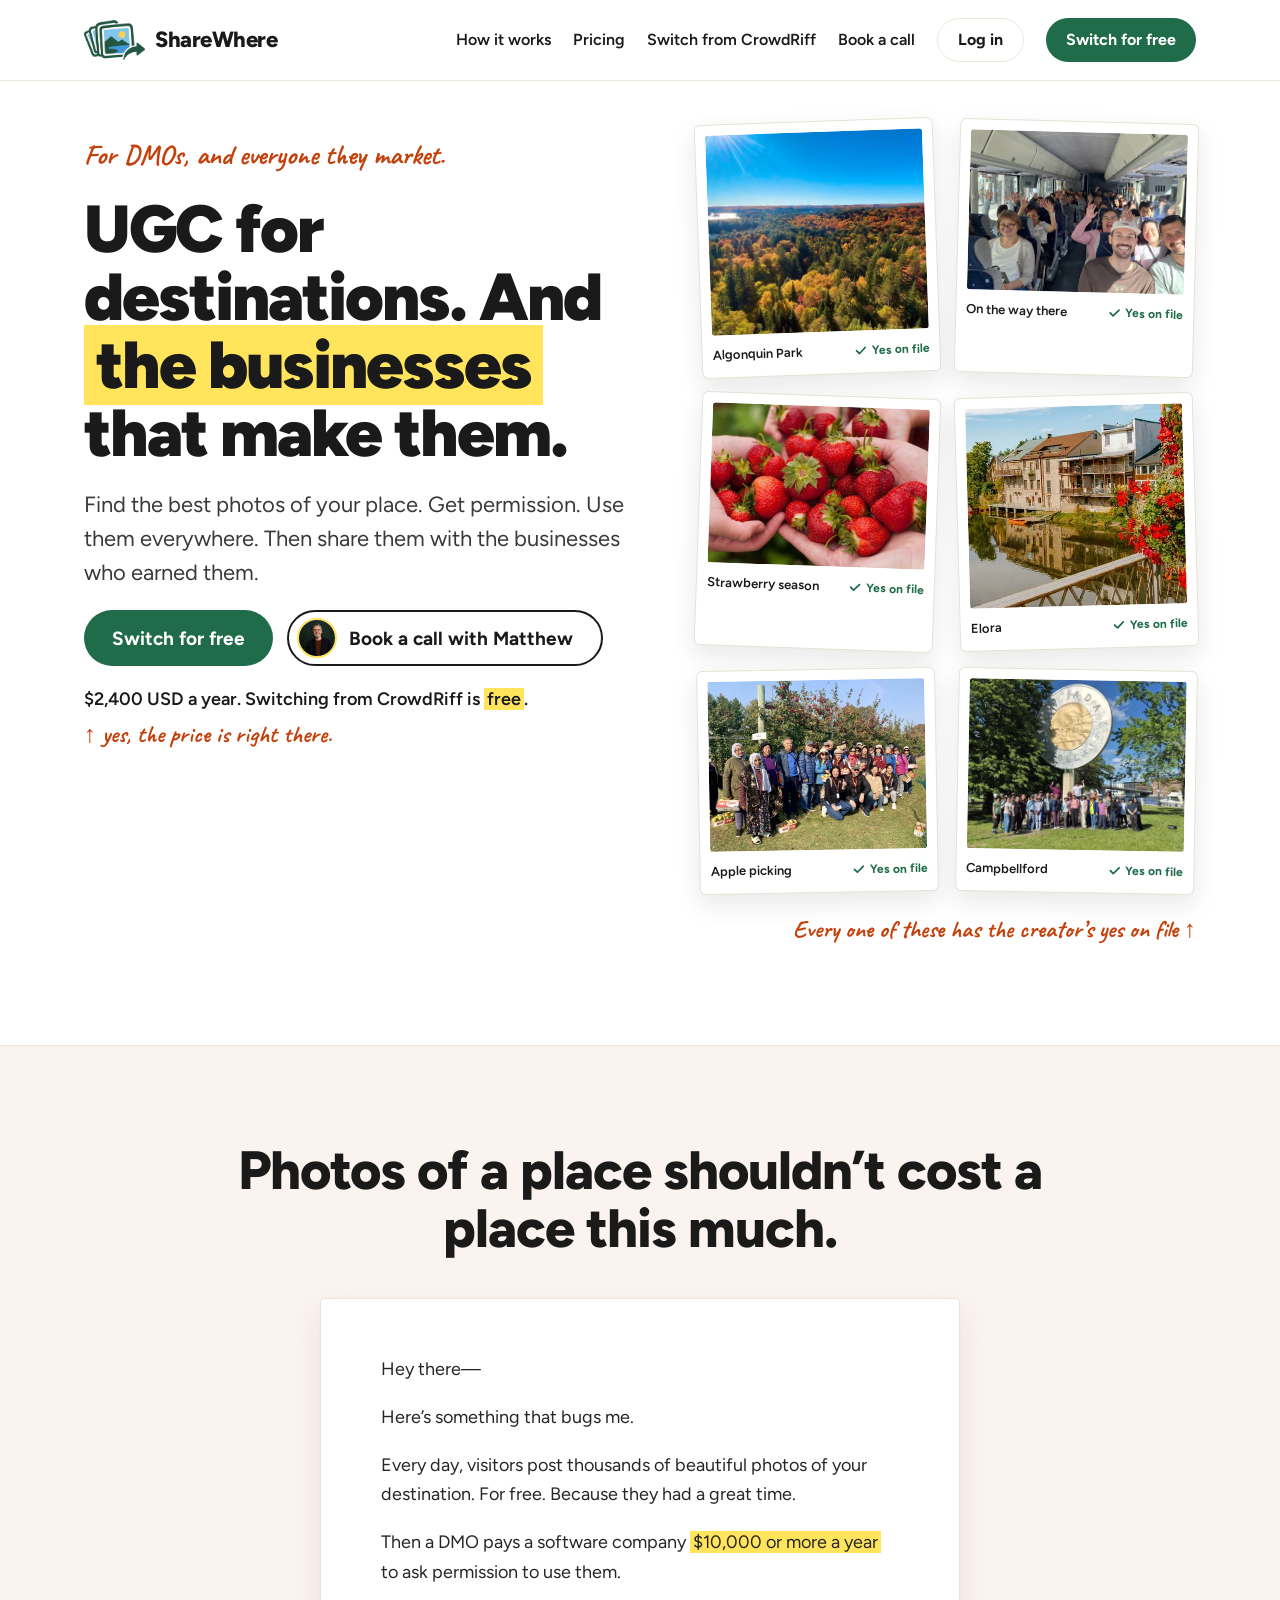
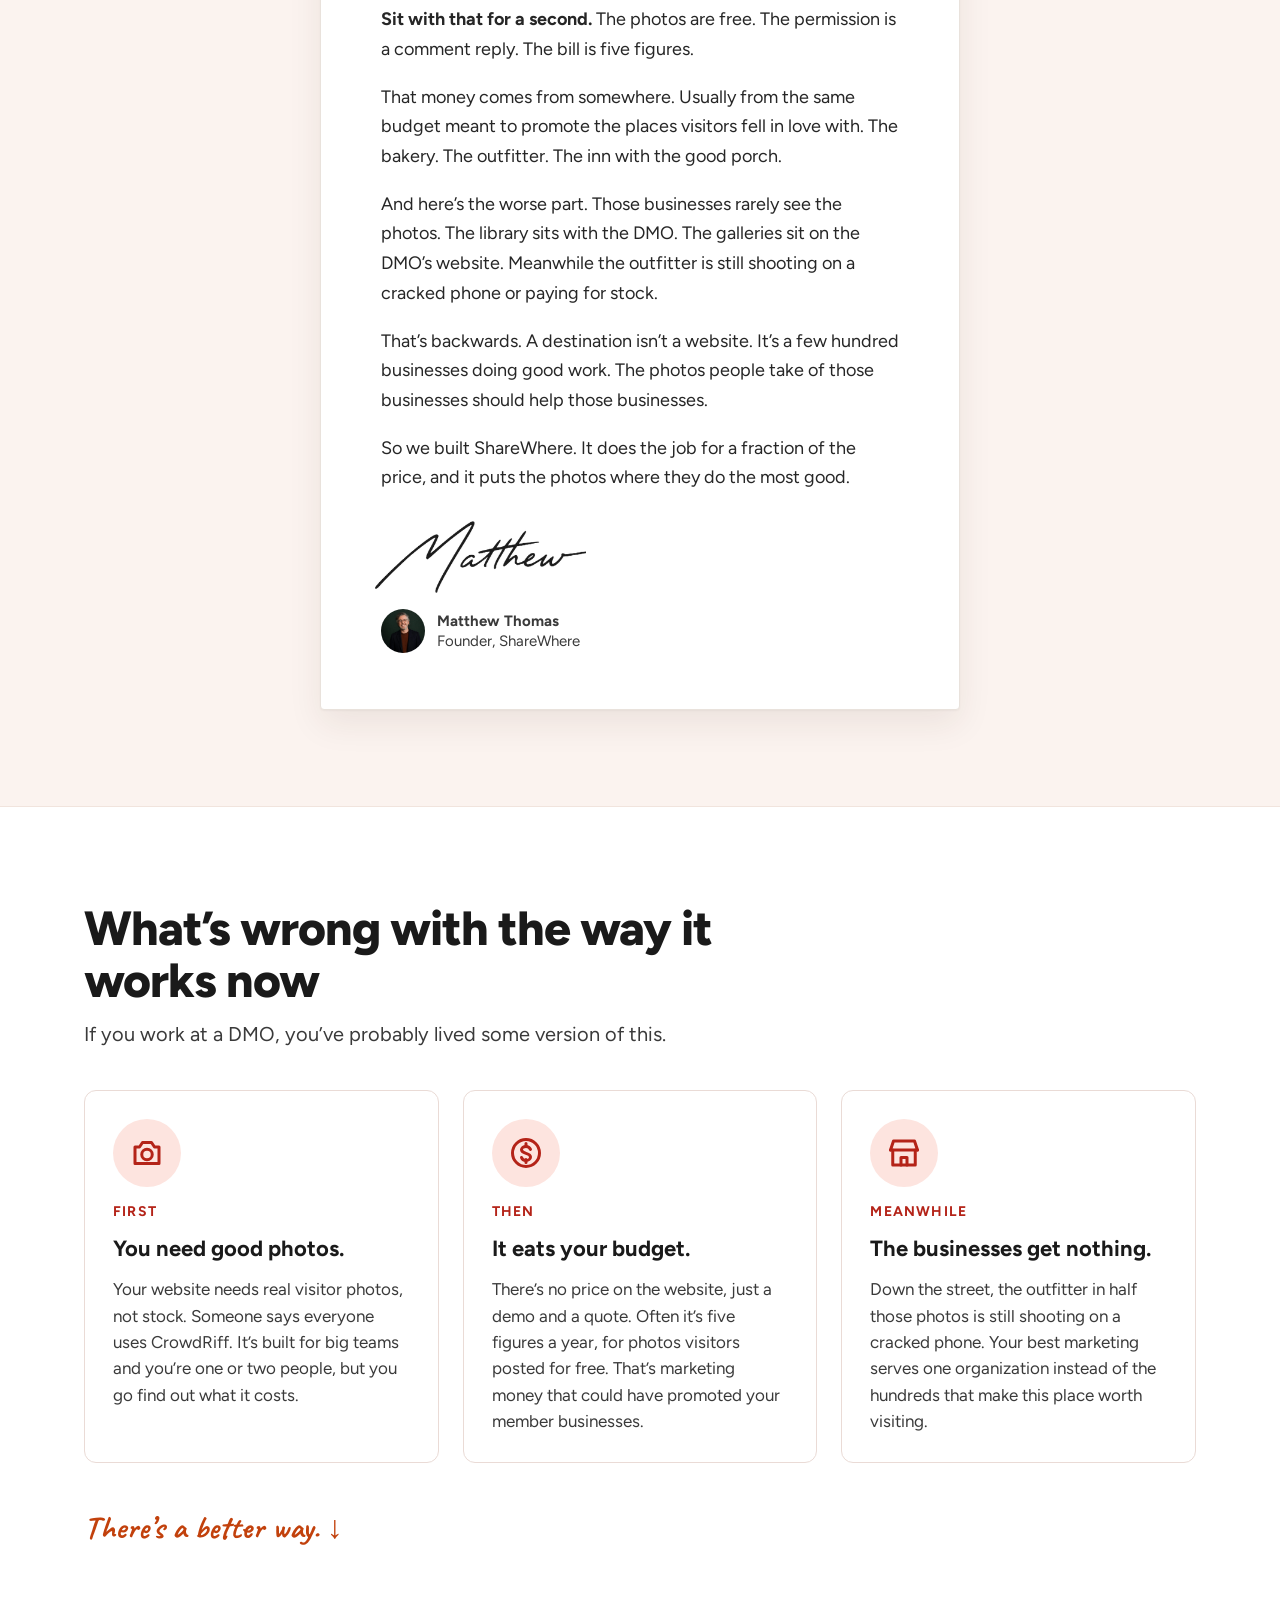
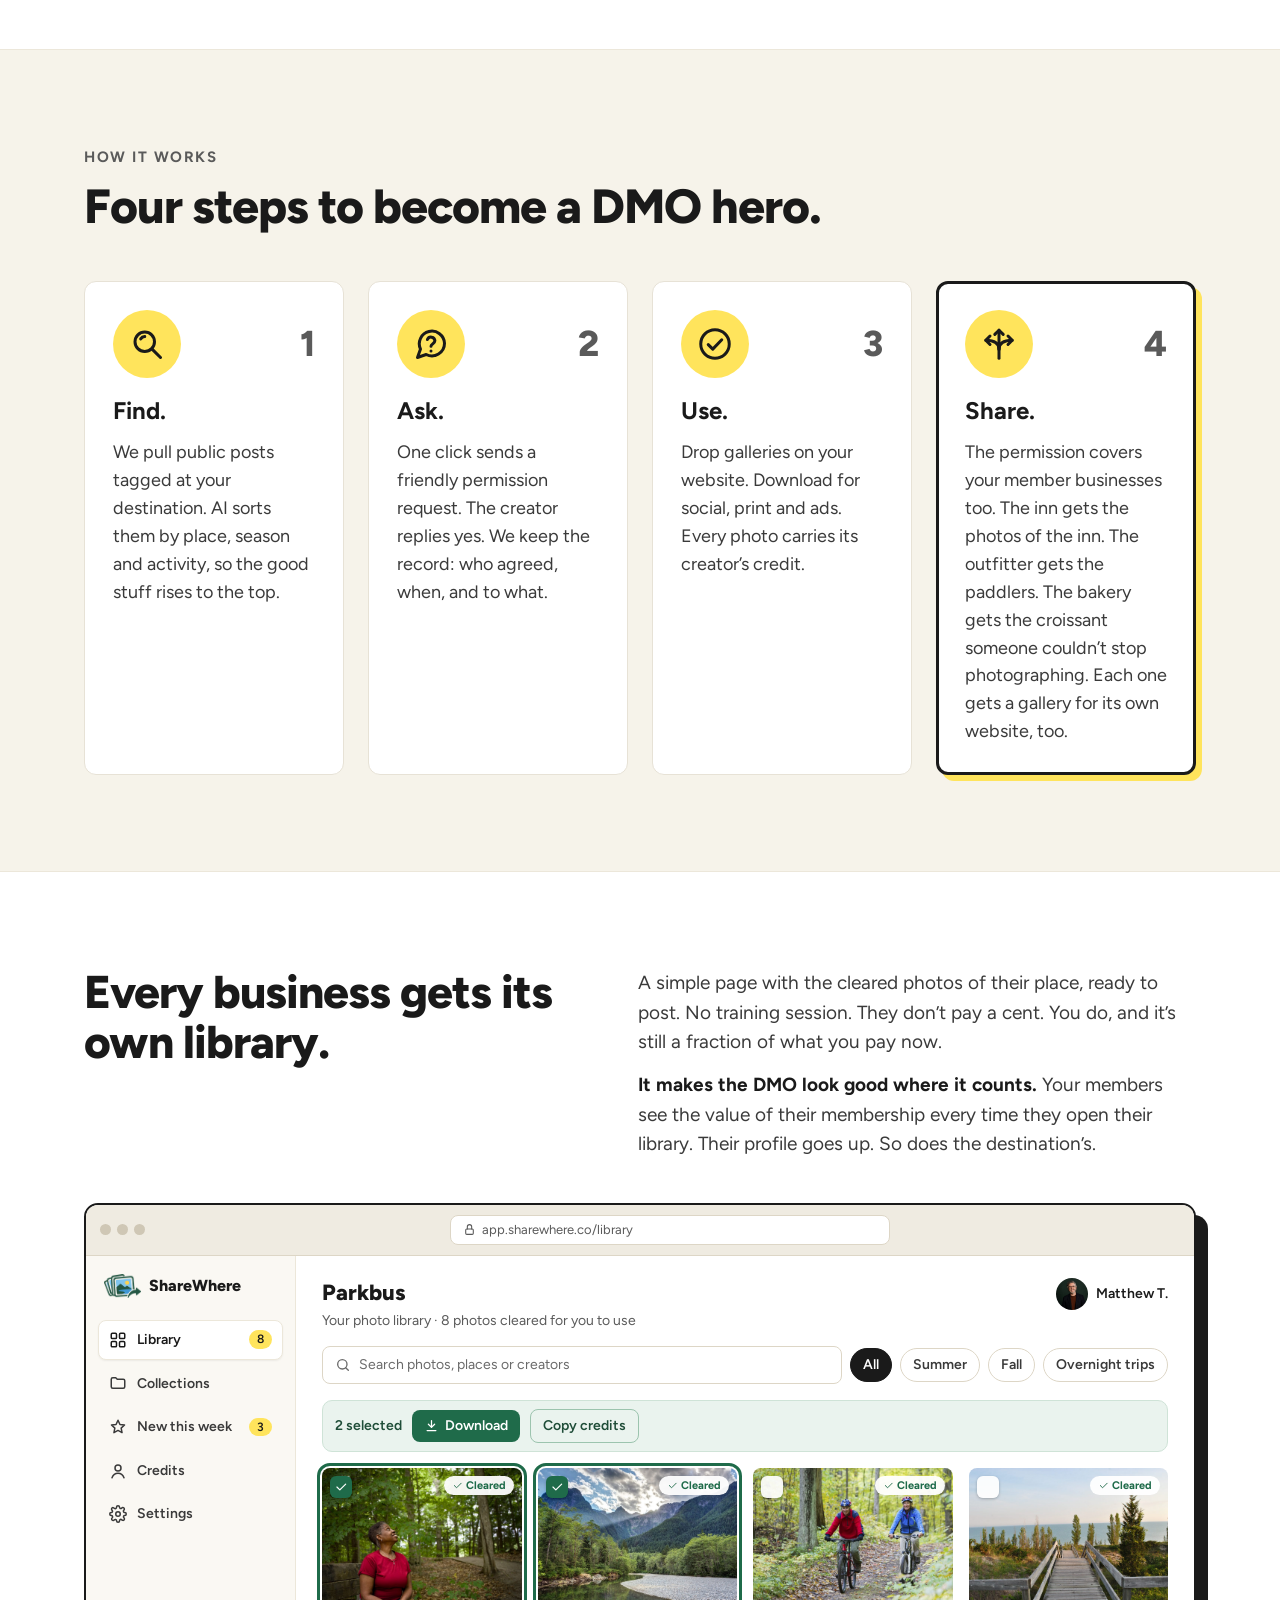
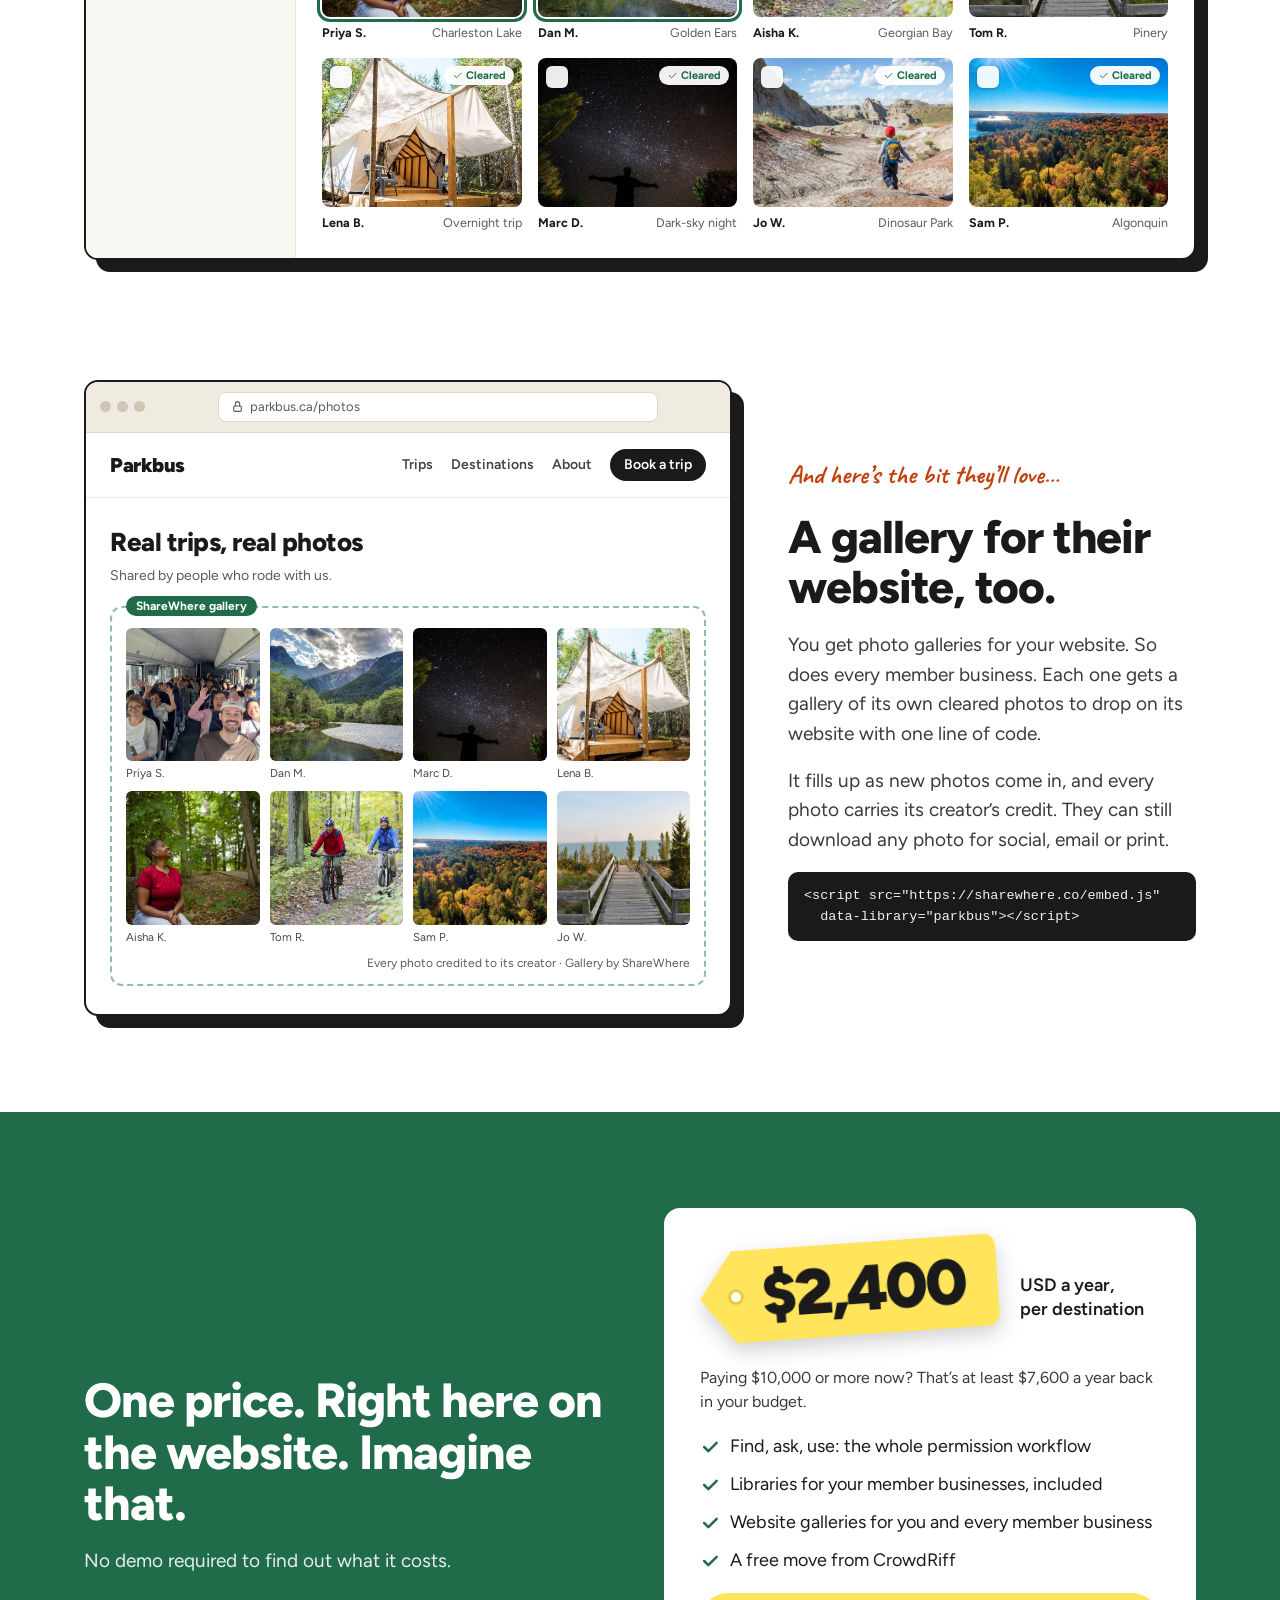
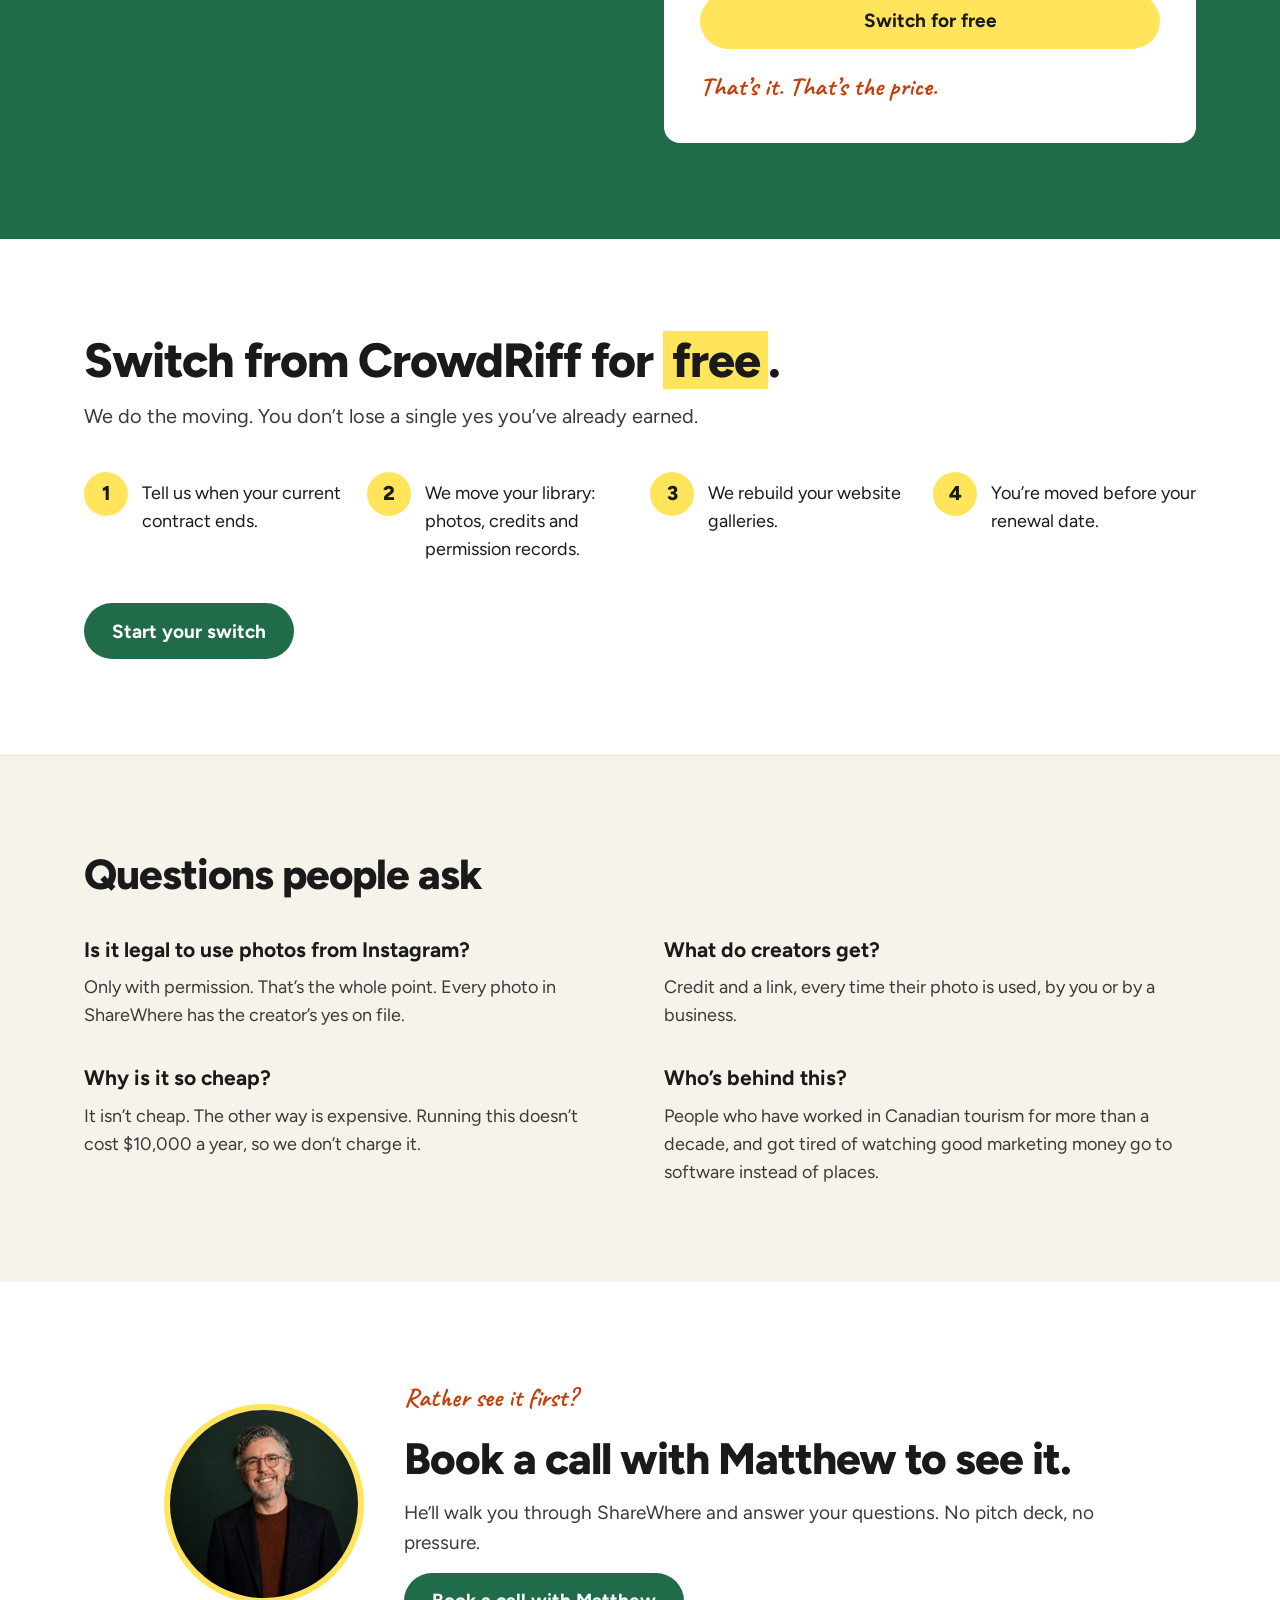
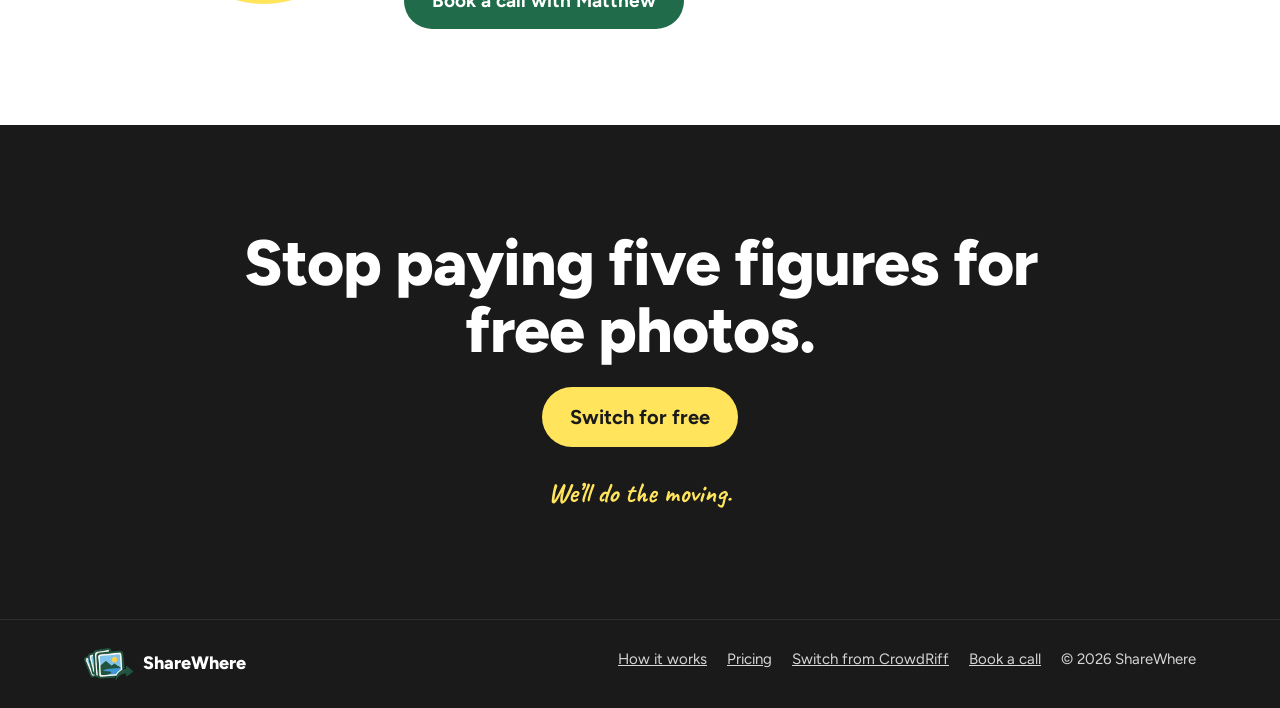
==== index.html @ 2b946c87 "Update index.htmlUse poweredbytourism email for contact links" ====
<!doctype html>
<html lang="en">
<head>
<meta charset="utf-8">
<meta name="viewport" content="width=device-width, initial-scale=1">
<title>ShareWhere — UGC for destinations and the businesses that make them</title>
<link rel="icon" type="image/png" href="images/sharewhere-icon.png">
<link rel="apple-touch-icon" href="images/sharewhere-icon.png">
<meta property="og:type" content="website">
<meta property="og:url" content="https://sharewhere.co/">
<meta property="og:title" content="ShareWhere: UGC for destinations and the businesses that make them">
<meta property="og:description" content="Find the best visitor photos of your place, get permission, and share them with your member businesses. $2,400 USD a year. Switching from CrowdRiff is free.">
<meta property="og:image" content="https://sharewhere.co/images/on-the-bus.jpg">
<meta name="twitter:card" content="summary_large_image">
<meta name="description" content="Find the best visitor photos of your destination, get permission, use them everywhere, then share them with your member businesses. $2,400 USD a year. Switching from CrowdRiff is free.">
<link rel="preconnect" href="https://fonts.googleapis.com">
<link rel="preconnect" href="https://fonts.gstatic.com" crossorigin>
<link href="https://fonts.googleapis.com/css2?family=Caveat:wght@600;700&family=Figtree:wght@400;500;600;700;800;900&display=swap" rel="stylesheet">
<style>
:root{--ink:#1A1A1A;--body:#3A3A3A;--muted:#5A5A5A;--paper:#FFFFFF;--sand:#F6F3EA;--line:#ECE7DA;--green:#1F6B4A;--green-dark:#144A33;--hi:#FFE45C;--note:#C2410C}
*{box-sizing:border-box}
body{margin:0;background:var(--paper);color:var(--ink);font-family:'Figtree',system-ui,sans-serif;line-height:1.55;-webkit-font-smoothing:antialiased}
img{max-width:100%;display:block}
a{color:var(--green)}a:hover{color:var(--green-dark)}
.wrap{max-width:1160px;margin:0 auto;padding:0 24px}
.display{font-family:'Figtree',sans-serif;font-weight:800;letter-spacing:-1px;line-height:1.08;margin:0}
.hand{font-family:'Caveat',cursive;font-weight:700;color:var(--note);margin:0}
.eyebrow{margin:0;font-size:15px;font-weight:700;letter-spacing:1.5px;text-transform:uppercase;color:var(--muted)}
.hl{background:var(--hi);padding:0 .18em;box-decoration-break:clone;-webkit-box-decoration-break:clone}
.btn{display:inline-flex;align-items:center;justify-content:center;gap:8px;min-height:56px;padding:0 28px;border-radius:999px;text-decoration:none;font-weight:700;font-size:19px}
.btn-green{background:var(--green);color:#fff}.btn-green:hover{background:var(--green-dark);color:#fff}
.btn-outline{border:2px solid var(--ink);color:var(--ink)}.btn-outline:hover{background:var(--ink);color:#fff}
.btn-yellow{background:var(--hi);color:var(--ink)}.btn-yellow:hover{background:#FFD91F;color:var(--ink)}
.band{background:var(--sand);border-top:1px solid var(--line);border-bottom:1px solid var(--line)}
section{scroll-margin-top:20px}
.pad{padding-top:96px;padding-bottom:96px}

/* nav */
.nav{display:flex;flex-wrap:wrap;align-items:center;justify-content:space-between;gap:16px;padding-top:18px;padding-bottom:18px}
.logo{display:inline-flex;align-items:center;gap:10px;text-decoration:none;color:var(--ink);font-family:'Figtree',sans-serif;font-weight:800;font-size:22px;letter-spacing:-.5px}
.navlinks{display:flex;flex-wrap:wrap;align-items:center;gap:22px;font-weight:600}
.navlinks a{color:var(--ink);text-decoration:none}.navlinks a:hover{text-decoration:underline}
.navlinks .btn{min-height:44px;padding:0 20px;font-size:16px}
.btn-white{background:#fff;color:var(--ink);border:1.5px solid var(--line)}.btn-white:hover{background:var(--sand);color:var(--ink)}
.navlinks a.btn-white,.navlinks a.btn-white:hover{text-decoration:none}
.navlinks a.btn-green,.navlinks a.btn-green:hover{color:#fff;text-decoration:none}

/* hero */
.hero{display:flex;flex-wrap:wrap;gap:56px;align-items:flex-start;padding-top:40px;padding-bottom:96px}
.hero-copy{flex:1 1 480px;min-width:0;display:flex;flex-direction:column;gap:20px;padding-top:12px}
.hero h1{font-size:clamp(42px,5.2vw,70px);line-height:1.02;letter-spacing:-2px;font-weight:900}
.lede{margin:0;font-size:22px;color:var(--body);max-width:560px}
.row{display:flex;flex-wrap:wrap;align-items:center;gap:14px}
.price-line{margin:0;font-size:18px;font-weight:600}
.collage{flex:1 1 420px;min-width:0}
.grid2{display:grid;grid-template-columns:repeat(2,minmax(0,1fr));gap:20px}
.polaroid{margin:0;background:#fff;padding:10px 10px 12px;border:1px solid #E7E2D6;border-radius:6px;box-shadow:0 10px 24px rgba(26,26,26,.10);display:flex;flex-direction:column;gap:10px}
.polaroid img{width:100%;object-fit:cover;border-radius:3px}
.polaroid figcaption,.cap{display:flex;justify-content:space-between;align-items:center;gap:8px;font-size:13px;font-weight:600}
.ok{display:inline-flex;align-items:center;gap:4px;color:var(--green);font-weight:700;font-size:12px;white-space:nowrap}

/* essay */
.essay{max-width:720px;margin:0 auto;padding:96px 24px;display:flex;flex-direction:column;gap:22px;font-size:21px;line-height:1.6}
.essay p{margin:0}
.essay h2{font-size:clamp(34px,4.4vw,54px);margin-bottom:8px}

/* lists of cards */
.flex{display:flex;flex-wrap:wrap}
.problem{flex:1 1 440px;min-width:0;border-top:4px solid var(--ink);padding-top:18px;display:flex;flex-direction:column;gap:10px}
.problem h3,.step h3{margin:0;font-size:24px;font-weight:700}
.problem p,.step p{margin:0;font-size:18px;color:var(--body)}
.steps{margin:0;padding:0;list-style:none;display:flex;flex-wrap:wrap;gap:24px}
.step{flex:1 1 240px;min-width:0;background:#fff;border:1px solid #E7E2D6;border-radius:12px;padding:28px;display:flex;flex-direction:column;gap:10px}
.step .n{font-family:'Figtree',sans-serif;font-weight:800;font-size:44px;line-height:1}
.step.star{border:3px solid var(--ink);padding:26px;box-shadow:6px 6px 0 var(--hi)}

/* step icons */
.step-top{display:flex;align-items:center;justify-content:space-between;gap:12px;margin-bottom:4px}
.icon{flex:none;width:68px;height:68px;border-radius:999px;background:var(--hi);color:var(--ink);display:inline-flex;align-items:center;justify-content:center}
.icon svg{width:36px;height:36px}
.step .n{color:#5A5A5A;font-size:36px}

/* hero avatar button */
.btn-avatar{padding-left:8px;gap:12px}
.mini{width:40px;height:40px;border-radius:999px;object-fit:cover;object-position:50% 30%;border:2px solid var(--hi)}

/* letter */
.paper-band{background:#FBF3EF;border-top:1px solid #F1E4DD;border-bottom:1px solid #F1E4DD}
.paper{width:100%;max-width:640px;background:#fff;border:1px solid #E9E2DC;border-radius:4px;box-shadow:0 1px 2px rgba(0,0,0,.04),0 14px 34px rgba(60,40,30,.08);padding:56px 60px;font-size:18px;line-height:1.65;color:#262626}
.paper p{margin:0 0 18px}
.signoff{margin-top:28px;display:flex;flex-direction:column;gap:6px}
.signature-img{display:block;align-self:flex-start;height:72px;width:auto;max-width:260px;object-fit:contain;margin:0 0 10px -6px}
.signature{font-size:44px;line-height:1;color:var(--ink);transform:rotate(-4deg);transform-origin:left;margin:0 0 6px}
.byline{display:flex;align-items:center;gap:12px;font-size:15px;line-height:1.35;color:#3A3A3A}
.byline img{width:44px;height:44px;border-radius:999px;object-fit:cover;object-position:50% 30%}
@media (max-width:600px){.paper{padding:36px 24px}}

/* price tag */
.tag-row{display:flex;flex-wrap:wrap;align-items:center;gap:22px;margin:8px 0 4px}
.tag-wrap{transform:rotate(-4deg);filter:drop-shadow(0 8px 10px rgba(0,0,0,.18))}
.price-tag{position:relative;display:inline-flex;align-items:center;background:var(--hi);padding:14px 32px 14px 62px;border-radius:0 12px 12px 0;clip-path:polygon(34px 0,100% 0,100% 100%,34px 100%,0 50%)}
.price-tag .hole{position:absolute;left:28px;top:50%;width:16px;height:16px;margin-top:-8px;border-radius:999px;background:#fff;box-shadow:inset 0 0 0 3px #E8C93A}
.price-tag strong{font-family:'Figtree',sans-serif;font-weight:900;font-size:64px;line-height:1;letter-spacing:-2px;color:var(--ink)}

/* story */
.story{margin:0;padding:0;list-style:none;display:flex;flex-wrap:wrap;gap:24px}
.chapter{flex:1 1 240px;min-width:0;background:#fff;border:1px solid #EADBD6;border-radius:12px;padding:28px;display:flex;flex-direction:column;gap:10px}
.icon.bad{background:#FDE4DF;color:#B42318}
.when{font-size:14px;font-weight:700;letter-spacing:1.2px;text-transform:uppercase;color:#B42318}
.chapter h3{margin:0;font-size:22px;font-weight:700}
.chapter p{margin:0;font-size:17px;color:var(--body)}

/* app mock */
.app{background:#fff;border:2px solid var(--ink);border-radius:14px;overflow:hidden;box-shadow:12px 12px 0 var(--ink);font-size:14px;line-height:1.4}
.app-chrome{display:flex;align-items:center;gap:14px;padding:10px 14px;background:#EFEBE1;border-bottom:1px solid #DDD6C6}
.dots{display:flex;gap:6px}.dots i{width:11px;height:11px;border-radius:99px;background:#CFC7B5;display:block}
.url{flex:1;max-width:440px;margin:0 auto;background:#fff;border:1px solid #DDD6C6;border-radius:8px;padding:5px 12px;color:#5A5A5A;font-size:13px;display:flex;align-items:center;gap:6px}
.app-body{display:flex}
.app-side{flex:none;width:210px;background:#FAF8F3;border-right:1px solid #ECE7DA;padding:18px 12px;display:flex;flex-direction:column;gap:4px}
.app-brand{display:flex;align-items:center;gap:8px;font-weight:800;font-size:16px;margin:0 6px 18px}
.app-brand img{height:24px;width:auto}
.nav-item{display:flex;align-items:center;gap:10px;padding:9px 10px;border-radius:8px;color:#3A3A3A;font-weight:600;border:1px solid transparent}
.nav-item.on{background:#fff;color:var(--ink);border-color:#ECE7DA;box-shadow:0 1px 2px rgba(0,0,0,.06)}
.nav-item .count{margin-left:auto;font-size:12px;background:var(--hi);border-radius:99px;padding:1px 8px;color:var(--ink)}
.app-main{flex:1;min-width:0;padding:22px 26px 26px;display:flex;flex-direction:column;gap:16px}
.app-top{display:flex;flex-wrap:wrap;justify-content:space-between;align-items:flex-start;gap:12px}
.app-top h3{margin:0;font-size:22px;font-weight:800}.app-top p{margin:2px 0 0;color:#5A5A5A}
.me{display:flex;align-items:center;gap:8px;font-weight:600}
.me img{width:32px;height:32px;border-radius:99px;object-fit:cover;object-position:50% 30%}
.app-tools{display:flex;flex-wrap:wrap;align-items:center;gap:8px}
.search{flex:1 1 220px;display:flex;align-items:center;gap:8px;border:1px solid #DDD6C6;border-radius:8px;padding:8px 12px;color:#6A6A6A}
.chip{border:1px solid #DDD6C6;border-radius:99px;padding:6px 12px;font-weight:600;color:#3A3A3A;white-space:nowrap}
.chip.on{background:var(--ink);color:#fff;border-color:var(--ink)}
.selbar{display:flex;flex-wrap:wrap;align-items:center;gap:10px;background:#EAF3EE;border:1px solid #CFE3D7;border-radius:10px;padding:8px 12px;font-weight:600;color:#1F4D38}
.selbar .act{display:inline-flex;align-items:center;gap:6px;background:var(--green);color:#fff;border-radius:8px;padding:6px 12px}
.selbar .ghost{background:transparent;color:#1F4D38;border:1px solid #9CC4AE}
.app-grid{display:grid;grid-template-columns:repeat(4,minmax(0,1fr));gap:16px}
.ph{position:relative;display:flex;flex-direction:column;gap:7px;min-width:0}
.ph img{width:100%;aspect-ratio:4/3;height:auto;object-fit:cover;border-radius:8px}
.ph.sel img{outline:3px solid var(--green);outline-offset:2px}
.chk{position:absolute;top:8px;left:8px;width:22px;height:22px;border-radius:6px;background:rgba(255,255,255,.92);box-shadow:0 1px 3px rgba(0,0,0,.25);display:flex;align-items:center;justify-content:center;color:#fff}
.ph.sel .chk{background:var(--green)}
.cleared{position:absolute;top:8px;right:8px;display:inline-flex;align-items:center;gap:3px;background:rgba(255,255,255,.94);color:var(--green);font-size:11px;font-weight:700;border-radius:99px;padding:2px 8px}
.meta{display:flex;justify-content:space-between;gap:6px;font-size:12.5px}.who{font-weight:700}.where{color:#5A5A5A;text-align:right}
@media (max-width:860px){.app-side{display:none}.app-grid{grid-template-columns:repeat(2,minmax(0,1fr))}}

/* business site embed mock */
.site-head{display:flex;flex-wrap:wrap;align-items:center;justify-content:space-between;gap:12px;padding:16px 24px;border-bottom:1px solid #EEE9DD}
.site-logo{font-weight:900;font-size:20px;letter-spacing:-.5px}
.site-nav{display:flex;flex-wrap:wrap;align-items:center;gap:18px;font-weight:600;color:#444}
.site-btn{background:var(--ink);color:#fff;border-radius:99px;padding:6px 14px}
.site-body{padding:26px 24px 28px;display:flex;flex-direction:column;gap:6px}
.site-body h4{margin:0;font-size:26px;font-weight:800;letter-spacing:-.5px}
.site-sub{margin:0 0 14px;color:#5A5A5A}
.embed{position:relative;border:2px dashed #8FBFA4;border-radius:12px;padding:20px 14px 12px}
.embed-label{position:absolute;top:-12px;left:14px;background:var(--green);color:#fff;font-size:12px;font-weight:700;border-radius:99px;padding:2px 10px}
.embed-grid{display:grid;grid-template-columns:repeat(4,minmax(0,1fr));gap:10px}
.eg{margin:0;display:flex;flex-direction:column;gap:4px;min-width:0}
.eg img{width:100%;aspect-ratio:1/1;object-fit:cover;border-radius:6px}
.eg figcaption{font-size:11.5px;color:#4A4A4A}
.powered{margin:10px 0 0;font-size:12px;color:#5A5A5A;text-align:right}
.code{margin:0;background:var(--ink);color:#F4F1E8;border-radius:10px;padding:14px 16px;font-size:13.5px;line-height:1.5;overflow-x:auto;font-family:ui-monospace,SFMono-Regular,Menlo,monospace}
@media (max-width:600px){.embed-grid{grid-template-columns:repeat(2,minmax(0,1fr))}}

/* library mock */
.library{flex:1 1 560px;min-width:0;background:#fff;border:2px solid var(--ink);border-radius:14px;overflow:hidden;box-shadow:10px 10px 0 var(--ink)}
.library-head{display:flex;flex-wrap:wrap;align-items:center;justify-content:space-between;gap:12px;padding:18px 22px;border-bottom:1px solid #E7E2D6;background:var(--sand)}
.library-grid{padding:20px;display:grid;grid-template-columns:repeat(3,minmax(0,1fr));gap:16px}
.library-grid img{width:100%;height:130px;object-fit:cover;border-radius:6px}
.tile{display:flex;flex-direction:column;gap:6px;min-width:0}
.tile .credit{font-size:12px;color:#4A4A4A}

/* pricing */
.pricing{background:var(--green);color:#fff}
.price-card{flex:1 1 420px;min-width:0;background:#fff;color:var(--ink);border-radius:16px;padding:36px;display:flex;flex-direction:column;gap:18px}
.big-price{margin:0;display:flex;align-items:baseline;flex-wrap:wrap;gap:10px}
.big-price strong{font-family:'Figtree',sans-serif;font-weight:900;font-size:72px;line-height:1;letter-spacing:-2px}
.checks{margin:0;padding:0;list-style:none;display:flex;flex-direction:column;gap:10px;font-size:18px}
.checks li{display:flex;gap:10px;align-items:flex-start}
.checks svg{flex:none;margin-top:4px}

/* switch */
.switch-steps{margin:0;padding:0;list-style:none;display:flex;flex-wrap:wrap;gap:20px}
.switch-steps li{flex:1 1 220px;min-width:0;display:flex;gap:14px;align-items:flex-start;font-size:18px}
.switch-steps .dot{flex:none;width:44px;height:44px;border-radius:999px;background:var(--hi);display:inline-flex;align-items:center;justify-content:center;font-family:'Figtree',sans-serif;font-weight:800;font-size:20px}
.switch-steps span:last-child{padding-top:8px}

/* faq */
.faq{flex:1 1 440px;min-width:0;display:flex;flex-direction:column;gap:8px}
.faq h3{margin:0;font-size:21px}
.faq p{margin:0;font-size:18px;color:var(--body)}

/* book */
.book{max-width:1000px;margin:0 auto;padding:96px 24px;display:flex;flex-wrap:wrap;align-items:center;justify-content:center;gap:40px}
.headshot{flex:none;width:200px;height:200px;border-radius:999px;object-fit:cover;object-position:50% 30%;border:6px solid var(--hi)}
.book-copy{flex:1 1 420px;min-width:0;display:flex;flex-direction:column;gap:16px}

/* close + footer */
.close{background:var(--ink);color:#fff}
.close .inner{max-width:900px;margin:0 auto;padding:104px 24px;display:flex;flex-direction:column;align-items:center;gap:24px;text-align:center}
footer{background:var(--ink);color:#D6D6D6;border-top:1px solid #2E2E2E}
footer .wrap{display:flex;flex-wrap:wrap;justify-content:space-between;gap:16px;padding-top:28px;padding-bottom:28px;font-size:15px}
footer a{color:#D6D6D6}footer a:hover{color:#fff}

@media (max-width:600px){
  .library-grid{grid-template-columns:repeat(2,minmax(0,1fr))}
  .pad{padding-top:64px;padding-bottom:64px}
  .essay{padding-top:64px;padding-bottom:64px}
}

/* sticky header */
header{position:sticky;top:0;z-index:50;background:rgba(255,255,255,.88);-webkit-backdrop-filter:saturate(1.4) blur(12px);backdrop-filter:saturate(1.4) blur(12px);transition:box-shadow .3s ease}
header.scrolled{box-shadow:0 6px 24px rgba(26,26,26,.07)}
section{scroll-margin-top:84px}

/* micro-interactions */
.btn{transition:transform .2s ease,box-shadow .2s ease,background-color .2s ease,color .2s ease}
.btn:hover{transform:translateY(-2px);box-shadow:0 10px 22px rgba(26,26,26,.14)}
.btn:active{transform:translateY(0);box-shadow:none}
.polaroid{transition:translate .35s cubic-bezier(.2,.8,.2,1),scale .35s cubic-bezier(.2,.8,.2,1),box-shadow .35s ease}
.polaroid:hover{translate:0 -8px;scale:1.03;box-shadow:0 20px 38px rgba(26,26,26,.18)}
.ph img,.eg img{transition:scale .4s ease,filter .4s ease}
.ph:hover img,.eg:hover img{scale:1.03}

/* hero entrance */
@keyframes swFadeUp{from{opacity:0;translate:0 18px}to{opacity:1;translate:0 0}}
@keyframes swDrop{from{opacity:0;translate:0 -28px;scale:1.06}to{opacity:1;translate:0 0;scale:1}}
@keyframes swHighlight{to{background-size:100% 100%}}
.js-anim .hero-copy>*{animation:swFadeUp .8s cubic-bezier(.2,.7,.2,1) backwards}
.js-anim .hero-copy>:nth-child(1){animation-delay:.05s}
.js-anim .hero-copy>:nth-child(2){animation-delay:.15s}
.js-anim .hero-copy>:nth-child(3){animation-delay:.3s}
.js-anim .hero-copy>:nth-child(4){animation-delay:.45s}
.js-anim .hero-copy>:nth-child(5){animation-delay:.6s}
.js-anim .hero h1 .hl{background:linear-gradient(var(--hi),var(--hi)) no-repeat 0 0/0% 100%;animation:swHighlight .9s cubic-bezier(.6,0,.2,1) .75s forwards}
.js-anim .polaroid{animation:swDrop .9s cubic-bezier(.2,.9,.25,1.12) backwards}
.js-anim .grid2>.polaroid:nth-child(1){animation-delay:.25s}
.js-anim .grid2>.polaroid:nth-child(2){animation-delay:.35s}
.js-anim .grid2>.polaroid:nth-child(3){animation-delay:.45s}
.js-anim .grid2>.polaroid:nth-child(4){animation-delay:.55s}
.js-anim .grid2>.polaroid:nth-child(5){animation-delay:.65s}
.js-anim .grid2>.polaroid:nth-child(6){animation-delay:.75s}

/* scroll reveals */
.js-anim .rv{opacity:0;translate:0 26px;transition:opacity .75s cubic-bezier(.2,.7,.2,1),translate .75s cubic-bezier(.2,.7,.2,1)}
.js-anim .rv.in{opacity:1;translate:0 0}
.js-anim .step.rv .icon,.js-anim .chapter.rv .icon{scale:.5;opacity:0;transition:scale .55s cubic-bezier(.3,1.7,.5,1) .2s,opacity .3s ease .2s}
.js-anim .step.rv.in .icon,.js-anim .chapter.rv.in .icon{scale:1;opacity:1}
.js-anim .signature-img.rv{opacity:1;translate:none;clip-path:inset(0 100% 0 0);transition:clip-path 1.6s cubic-bezier(.6,.1,.3,1) .2s}
.js-anim .signature-img.rv.in{clip-path:inset(0 0 0 0)}
@keyframes swSwing{0%{rotate:-16deg}55%{rotate:5deg}80%{rotate:-2deg}100%{rotate:0deg}}
.js-anim .tag-wrap.rv.in{animation:swSwing 1.1s cubic-bezier(.3,.7,.3,1) .15s backwards;transform-origin:8% 50%}
@keyframes swBob{0%,100%{translate:0 0}50%{translate:0 5px}}
.story+.hand{animation:swBob 2.4s ease-in-out infinite}

/* mobile header + hero */
@media (max-width:760px){
  .nav{flex-wrap:nowrap;padding-top:12px;padding-bottom:12px}
  .navlinks a:not(.btn):not(.navlogin){display:none}
  .navlinks .btn{min-height:42px;padding:0 16px;font-size:15px}
  .logo{font-size:20px;gap:8px}
  .logo img{height:32px!important}
  .hero{padding-top:28px;gap:44px}
  .hero-copy{gap:16px;padding-top:0}
  .hero .hand{font-size:21px!important}
  .hero h1{font-size:40px;letter-spacing:-1.2px}
  .lede{font-size:19px}
  .hero .row{flex-direction:column;align-items:stretch}
  .hero .row .btn{width:100%}
  .price-line{font-size:17px}
}
@media (prefers-reduced-motion:reduce){*,*::before,*::after{animation:none!important;transition:none!important}}
</style>
<script>if(!window.matchMedia('(prefers-reduced-motion: reduce)').matches&&'IntersectionObserver' in window)document.documentElement.classList.add('js-anim')</script>
</head>
<body>

<header style="border-bottom:1px solid var(--line)">
  <nav class="wrap nav" aria-label="Main">
    <a class="logo" href="#top">
      <img src="images/sharewhere-icon.png" alt="" width="56" height="40" style="height:40px;width:auto">
      ShareWhere
    </a>
    <div class="navlinks">
      <a href="#how">How it works</a>
      <a href="#pricing">Pricing</a>
      <a href="#switch">Switch from CrowdRiff</a>
      <a href="#book">Book a call</a>
      <a class="btn btn-white navlogin" href="login.html">Log in</a>
      <a class="btn btn-green" href="#switch">Switch for free</a>
    </div>
  </nav>
</header>

<main>
<section id="top" class="wrap hero">
  <div class="hero-copy">
    <p class="hand" style="font-size:28px">For DMOs, and everyone they market.</p>
    <h1 class="display">UGC for destinations. And <span class="hl">the businesses</span> that make them.</h1>
    <p class="lede">Find the best photos of your place. Get permission. Use them everywhere. Then share them with the businesses who earned them.</p>
    <div class="row">
      <a class="btn btn-green" href="#switch">Switch for free</a>
      <a class="btn btn-outline btn-avatar" href="#book"><img class="mini" src="images/matthew.jpg" alt="">Book a call with Matthew</a>
    </div>
    <div style="display:flex;flex-direction:column;align-items:flex-start;gap:2px">
      <p class="price-line">$2,400 USD a year. Switching from CrowdRiff is <span class="hl">free</span>.</p>
      <p class="hand" style="font-size:24px">↑ yes, the price is right there.</p>
    </div>
  </div>
  <div class="collage">
    <div class="grid2">
      <figure class="polaroid" style="transform:rotate(-2deg)"><img src="images/algonquin.jpg" alt="Fall colours in Algonquin Park" style="height:200px"><figcaption>Algonquin Park<span class="ok"><svg width="14" height="14" viewBox="0 0 24 24" aria-hidden="true" fill="none" stroke="currentColor" stroke-width="3" stroke-linecap="round" stroke-linejoin="round"><path d="M5 12l5 5L20 7"/></svg>Yes on file</span></figcaption></figure>
      <figure class="polaroid" style="transform:rotate(1.5deg)"><img src="images/on-the-bus.jpg" alt="Passengers on the way to the park" style="height:160px"><figcaption>On the way there<span class="ok"><svg width="14" height="14" viewBox="0 0 24 24" aria-hidden="true" fill="none" stroke="currentColor" stroke-width="3" stroke-linecap="round" stroke-linejoin="round"><path d="M5 12l5 5L20 7"/></svg>Yes on file</span></figcaption></figure>
      <figure class="polaroid" style="transform:rotate(2deg)"><img src="images/strawberries.jpg" alt="A handful of fresh strawberries" style="height:160px"><figcaption>Strawberry season<span class="ok"><svg width="14" height="14" viewBox="0 0 24 24" aria-hidden="true" fill="none" stroke="currentColor" stroke-width="3" stroke-linecap="round" stroke-linejoin="round"><path d="M5 12l5 5L20 7"/></svg>Yes on file</span></figcaption></figure>
      <figure class="polaroid" style="transform:rotate(-1.5deg)"><img src="images/elora.jpg" alt="Riverside buildings in Elora" style="height:200px"><figcaption>Elora<span class="ok"><svg width="14" height="14" viewBox="0 0 24 24" aria-hidden="true" fill="none" stroke="currentColor" stroke-width="3" stroke-linecap="round" stroke-linejoin="round"><path d="M5 12l5 5L20 7"/></svg>Yes on file</span></figcaption></figure>
      <figure class="polaroid" style="transform:rotate(-1deg)"><img src="images/apple-picking.jpg" alt="A Parkbus group apple picking at an orchard" style="height:170px"><figcaption>Apple picking<span class="ok"><svg width="14" height="14" viewBox="0 0 24 24" aria-hidden="true" fill="none" stroke="currentColor" stroke-width="3" stroke-linecap="round" stroke-linejoin="round"><path d="M5 12l5 5L20 7"/></svg>Yes on file</span></figcaption></figure>
      <figure class="polaroid" style="transform:rotate(1deg)"><img src="images/campbellford.jpg" alt="A Parkbus group at the Big Twoonie in Campbellford" style="height:170px"><figcaption>Campbellford<span class="ok"><svg width="14" height="14" viewBox="0 0 24 24" aria-hidden="true" fill="none" stroke="currentColor" stroke-width="3" stroke-linecap="round" stroke-linejoin="round"><path d="M5 12l5 5L20 7"/></svg>Yes on file</span></figcaption></figure>
    </div>
    <p class="hand" style="font-size:24px;text-align:right;margin-top:18px">Every one of these has the creator’s yes on file ↑</p>
  </div>
</section>

<section class="paper-band" aria-labelledby="problem">
  <div class="wrap pad" style="display:flex;flex-direction:column;align-items:center;gap:40px">
    <h2 id="problem" class="display" style="font-size:clamp(34px,4.4vw,54px);text-align:center;max-width:820px">Photos of a place shouldn’t cost a place this much.</h2>
    <article class="paper">
      <p>Hey there—</p>
      <p>Here’s something that bugs me.</p>
      <p>Every day, visitors post thousands of beautiful photos of your destination. For free. Because they had a great time.</p>
      <p>Then a DMO pays a software company <span class="hl">$10,000 or more a year</span> to ask permission to use them.</p>
      <p><strong>Sit with that for a second.</strong> The photos are free. The permission is a comment reply. The bill is five figures.</p>
      <p>That money comes from somewhere. Usually from the same budget meant to promote the places visitors fell in love with. The bakery. The outfitter. The inn with the good porch.</p>
      <p>And here’s the worse part. Those businesses rarely see the photos. The library sits with the DMO. The galleries sit on the DMO’s website. Meanwhile the outfitter is still shooting on a cracked phone or paying for stock.</p>
      <p>That’s backwards. A destination isn’t a website. It’s a few hundred businesses doing good work. The photos people take of those businesses should help those businesses.</p>
      <p>So we built ShareWhere. It does the job for a fraction of the price, and it puts the photos where they do the most good.</p>
      <div class="signoff">
        <img class="signature-img" src="images/signature.png" alt="Matthew’s signature" width="211" height="72">
        <div class="byline"><img src="images/matthew.jpg" alt=""><span><strong>Matthew Thomas</strong><br>Founder, ShareWhere</span></div>
      </div>
    </article>
  </div>
</section>

<section class="wrap pad" aria-labelledby="wrong" style="display:flex;flex-direction:column;gap:40px">
  <div style="display:flex;flex-direction:column;gap:12px;max-width:760px">
    <h2 id="wrong" class="display" style="font-size:clamp(32px,4vw,48px)">What’s wrong with the way it works now</h2>
    <p style="margin:0;font-size:20px;color:var(--body)">If you work at a DMO, you’ve probably lived some version of this.</p>
  </div>
  <ol class="story">
    <li class="chapter"><div class="step-top"><span class="icon bad" aria-hidden="true"><svg viewBox="0 0 24 24" fill="none" stroke="currentColor" stroke-width="2" stroke-linecap="round" stroke-linejoin="round"><path d="M4 8h3l2-3h6l2 3h3v11H4z"/><circle cx="12" cy="13" r="3.5"/></svg></span></div><span class="when">First</span><h3>You need good photos.</h3><p>Your website needs real visitor photos, not stock. Someone says everyone uses CrowdRiff. It’s built for big teams and you’re one or two people, but you go find out what it costs.</p></li>
    <li class="chapter"><div class="step-top"><span class="icon bad" aria-hidden="true"><svg viewBox="0 0 24 24" fill="none" stroke="currentColor" stroke-width="2" stroke-linecap="round" stroke-linejoin="round"><circle cx="12" cy="12" r="9"/><path d="M15 9.6c-.5-1.2-1.7-2-3-2-1.7 0-3 1-3 2.3 0 3 6 1.7 6 4.7 0 1.3-1.3 2.4-3 2.4-1.4 0-2.6-.8-3-2"/><path d="M12 5.6v2M12 16.4v2"/></svg></span></div><span class="when">Then</span><h3>It eats your budget.</h3><p>There’s no price on the website, just a demo and a quote. Often it’s five figures a year, for photos visitors posted for free. That’s marketing money that could have promoted your member businesses.</p></li>
    <li class="chapter"><div class="step-top"><span class="icon bad" aria-hidden="true"><svg viewBox="0 0 24 24" fill="none" stroke="currentColor" stroke-width="2" stroke-linecap="round" stroke-linejoin="round"><path d="M3 10l2-6h14l2 6"/><path d="M3 10h18"/><path d="M4.5 10v10h15V10"/><path d="M10 20v-5h4v5"/></svg></span></div><span class="when">Meanwhile</span><h3>The businesses get nothing.</h3><p>Down the street, the outfitter in half those photos is still shooting on a cracked phone. Your best marketing serves one organization instead of the hundreds that make this place worth visiting.</p></li>
  </ol>
  <p class="hand" style="font-size:32px">There’s a better way. ↓</p>
</section>

<section id="how" class="band" aria-labelledby="howh">
  <div class="wrap pad" style="display:flex;flex-direction:column;gap:48px">
    <div style="display:flex;flex-direction:column;gap:12px;max-width:760px">
      <p class="eyebrow">How it works</p>
      <h2 id="howh" class="display" style="font-size:clamp(32px,4vw,48px)">Four steps to become a DMO hero.</h2>
    </div>
    <ol class="steps">
      <li class="step"><div class="step-top"><span class="icon" aria-hidden="true"><svg viewBox="0 0 24 24" fill="none" stroke="currentColor" stroke-width="2" stroke-linecap="round" stroke-linejoin="round"><circle cx="10.5" cy="10.5" r="6.5"/><path d="M15.4 15.4L21 21"/><path d="M7.8 8.6a3.4 3.4 0 0 1 2.7-1.6"/></svg></span><span class="n">1</span></div><h3>Find.</h3><p>We pull public posts tagged at your destination. AI sorts them by place, season and activity, so the good stuff rises to the top.</p></li>
      <li class="step"><div class="step-top"><span class="icon" aria-hidden="true"><svg viewBox="0 0 24 24" fill="none" stroke="currentColor" stroke-width="2" stroke-linecap="round" stroke-linejoin="round"><path d="M21 11.5a8.4 8.4 0 0 1-12.2 7.5L3 21l2-5.6A8.4 8.4 0 1 1 21 11.5z"/><path d="M9.6 9a2.6 2.6 0 0 1 5 .9c0 1.7-2.6 2.3-2.6 3.6"/><path d="M12 16.6h.01"/></svg></span><span class="n">2</span></div><h3>Ask.</h3><p>One click sends a friendly permission request. The creator replies yes. We keep the record: who agreed, when, and to what.</p></li>
      <li class="step"><div class="step-top"><span class="icon" aria-hidden="true"><svg viewBox="0 0 24 24" fill="none" stroke="currentColor" stroke-width="2" stroke-linecap="round" stroke-linejoin="round"><circle cx="12" cy="12" r="9.5"/><path d="M7.5 12.4l3 3 6-6.2"/></svg></span><span class="n">3</span></div><h3>Use.</h3><p>Drop galleries on your website. Download for social, print and ads. Every photo carries its creator’s credit.</p></li>
      <li class="step star"><div class="step-top"><span class="icon" aria-hidden="true"><svg viewBox="0 0 24 24" fill="none" stroke="currentColor" stroke-width="2" stroke-linecap="round" stroke-linejoin="round"><path d="M12 21.5V12"/><path d="M12 12V2.8"/><path d="M9.2 5.6L12 2.8l2.8 2.8"/><path d="M12 15.5c0-4.5-4-6-8.8-6"/><path d="M6 6.7L3.2 9.5 6 12.3"/><path d="M12 15.5c0-4.5 4-6 8.8-6"/><path d="M18 6.7l2.8 2.8L18 12.3"/></svg></span><span class="n">4</span></div><h3>Share.</h3><p>The permission covers your member businesses too. The inn gets the photos of the inn. The outfitter gets the paddlers. The bakery gets the croissant someone couldn’t stop photographing. Each one gets a gallery for its own website, too.</p></li>
    </ol>
  </div>
</section>

<section class="wrap pad" aria-labelledby="library" style="display:flex;flex-direction:column;gap:44px">
  <div class="flex" style="gap:24px 56px;align-items:flex-start">
    <h2 id="library" class="display" style="flex:1 1 380px;min-width:0;font-size:clamp(32px,4vw,46px)">Every business gets its own library.</h2>
    <div style="flex:1 1 440px;min-width:0;display:flex;flex-direction:column;gap:14px">
      <p style="margin:0;font-size:19px;color:var(--body)">A simple page with the cleared photos of their place, ready to post. No training session. They don’t pay a cent. You do, and it’s still a fraction of what you pay now.</p>
      <p style="margin:0;font-size:19px;color:var(--body)"><strong style="color:var(--ink)">It makes the DMO look good where it counts.</strong> Your members see the value of their membership every time they open their library. Their profile goes up. So does the destination’s.</p>
    </div>
  </div>
  <div class="app" role="img" aria-label="A member business’s photo library in ShareWhere, showing eight cleared visitor photos with creator credits">
    <div class="app-chrome"><span class="dots"><i></i><i></i><i></i></span><span class="url"><svg width="13" height="13" viewBox="0 0 24 24" aria-hidden="true" fill="none" stroke="currentColor" stroke-width="2" stroke-linecap="round" stroke-linejoin="round"><rect x="5" y="11" width="14" height="10" rx="2"/><path d="M8 11V7a4 4 0 0 1 8 0v4"/></svg>app.sharewhere.co/library</span></div>
    <div class="app-body">
      <div class="app-side">
        <span class="app-brand"><img src="images/sharewhere-icon.png" alt="">ShareWhere</span>
        <span class="nav-item on"><svg width="18" height="18" viewBox="0 0 24 24" aria-hidden="true" fill="none" stroke="currentColor" stroke-width="2" stroke-linecap="round" stroke-linejoin="round"><rect x="3" y="3" width="7" height="7" rx="1.5"/><rect x="14" y="3" width="7" height="7" rx="1.5"/><rect x="3" y="14" width="7" height="7" rx="1.5"/><rect x="14" y="14" width="7" height="7" rx="1.5"/></svg>Library<span class=count>8</span></span><span class="nav-item"><svg width="18" height="18" viewBox="0 0 24 24" aria-hidden="true" fill="none" stroke="currentColor" stroke-width="2" stroke-linecap="round" stroke-linejoin="round"><path d="M3 7a2 2 0 0 1 2-2h4l2 2h8a2 2 0 0 1 2 2v8a2 2 0 0 1-2 2H5a2 2 0 0 1-2-2z"/></svg>Collections</span><span class="nav-item"><svg width="18" height="18" viewBox="0 0 24 24" aria-hidden="true" fill="none" stroke="currentColor" stroke-width="2" stroke-linecap="round" stroke-linejoin="round"><path d="M12 3l2.6 5.6 6.1.7-4.5 4.2 1.2 6L12 16.6 6.6 19.5l1.2-6L3.3 9.3l6.1-.7z"/></svg>New this week<span class=count>3</span></span><span class="nav-item"><svg width="18" height="18" viewBox="0 0 24 24" aria-hidden="true" fill="none" stroke="currentColor" stroke-width="2" stroke-linecap="round" stroke-linejoin="round"><circle cx="12" cy="8" r="4"/><path d="M4 21c1.5-4 4.5-6 8-6s6.5 2 8 6"/></svg>Credits</span><span class="nav-item"><svg width="18" height="18" viewBox="0 0 24 24" aria-hidden="true" fill="none" stroke="currentColor" stroke-width="2" stroke-linecap="round" stroke-linejoin="round"><circle cx="12" cy="12" r="3"/><path d="M19.4 15a1.7 1.7 0 0 0 .3 1.8l.1.1a2 2 0 1 1-2.8 2.8l-.1-.1a1.7 1.7 0 0 0-1.8-.3 1.7 1.7 0 0 0-1 1.5V21a2 2 0 1 1-4 0v-.1a1.7 1.7 0 0 0-1.1-1.5 1.7 1.7 0 0 0-1.8.3l-.1.1a2 2 0 1 1-2.8-2.8l.1-.1a1.7 1.7 0 0 0 .3-1.8 1.7 1.7 0 0 0-1.5-1H3a2 2 0 1 1 0-4h.1a1.7 1.7 0 0 0 1.5-1.1 1.7 1.7 0 0 0-.3-1.8l-.1-.1a2 2 0 1 1 2.8-2.8l.1.1a1.7 1.7 0 0 0 1.8.3H9a1.7 1.7 0 0 0 1-1.5V3a2 2 0 1 1 4 0v.1a1.7 1.7 0 0 0 1 1.5 1.7 1.7 0 0 0 1.8-.3l.1-.1a2 2 0 1 1 2.8 2.8l-.1.1a1.7 1.7 0 0 0-.3 1.8V9a1.7 1.7 0 0 0 1.5 1H21a2 2 0 1 1 0 4h-.1a1.7 1.7 0 0 0-1.5 1z"/></svg>Settings</span>
      </div>
      <div class="app-main">
        <div class="app-top">
          <div><h3>Parkbus</h3><p>Your photo library · 8 photos cleared for you to use</p></div>
          <span class="me"><img src="images/matthew.jpg" alt="">Matthew T.</span>
        </div>
        <div class="app-tools">
          <span class="search"><svg width="16" height="16" viewBox="0 0 24 24" aria-hidden="true" fill="none" stroke="currentColor" stroke-width="2" stroke-linecap="round" stroke-linejoin="round"><circle cx="11" cy="11" r="7"/><path d="M20 20l-4-4"/></svg>Search photos, places or creators</span>
          <span class="chip on">All</span><span class="chip">Summer</span><span class="chip">Fall</span><span class="chip">Overnight trips</span>
        </div>
        <div class="selbar"><span>2 selected</span><span class="act"><svg width="15" height="15" viewBox="0 0 24 24" aria-hidden="true" fill="none" stroke="currentColor" stroke-width="2" stroke-linecap="round" stroke-linejoin="round"><path d="M12 4v11M7 10l5 5 5-5M5 20h14"/></svg>Download</span><span class="act ghost">Copy credits</span></div>
        <div class="app-grid">
          <div class="ph sel"><img src="images/charleston-lake.jpg" alt=""><span class="chk"><svg width="14" height="14" viewBox="0 0 24 24" aria-hidden="true" fill="none" stroke="currentColor" stroke-width="2" stroke-linecap="round" stroke-linejoin="round"><path d="M5 12l5 5L20 7"/></svg></span><span class="cleared"><svg width="11" height="11" viewBox="0 0 24 24" aria-hidden="true" fill="none" stroke="currentColor" stroke-width="2" stroke-linecap="round" stroke-linejoin="round"><path d="M5 12l5 5L20 7"/></svg>Cleared</span><div class="meta"><span class="who">Priya S.</span><span class="where">Charleston Lake</span></div></div>
          <div class="ph sel"><img src="images/golden-ears.jpg" alt=""><span class="chk"><svg width="14" height="14" viewBox="0 0 24 24" aria-hidden="true" fill="none" stroke="currentColor" stroke-width="2" stroke-linecap="round" stroke-linejoin="round"><path d="M5 12l5 5L20 7"/></svg></span><span class="cleared"><svg width="11" height="11" viewBox="0 0 24 24" aria-hidden="true" fill="none" stroke="currentColor" stroke-width="2" stroke-linecap="round" stroke-linejoin="round"><path d="M5 12l5 5L20 7"/></svg>Cleared</span><div class="meta"><span class="who">Dan M.</span><span class="where">Golden Ears</span></div></div>
          <div class="ph"><img src="images/georgian-bay.jpg" alt=""><span class="chk"></span><span class="cleared"><svg width="11" height="11" viewBox="0 0 24 24" aria-hidden="true" fill="none" stroke="currentColor" stroke-width="2" stroke-linecap="round" stroke-linejoin="round"><path d="M5 12l5 5L20 7"/></svg>Cleared</span><div class="meta"><span class="who">Aisha K.</span><span class="where">Georgian Bay</span></div></div>
          <div class="ph"><img src="images/pinery.jpg" alt=""><span class="chk"></span><span class="cleared"><svg width="11" height="11" viewBox="0 0 24 24" aria-hidden="true" fill="none" stroke="currentColor" stroke-width="2" stroke-linecap="round" stroke-linejoin="round"><path d="M5 12l5 5L20 7"/></svg>Cleared</span><div class="meta"><span class="who">Tom R.</span><span class="where">Pinery</span></div></div>
          <div class="ph"><img src="images/glamping.jpg" alt=""><span class="chk"></span><span class="cleared"><svg width="11" height="11" viewBox="0 0 24 24" aria-hidden="true" fill="none" stroke="currentColor" stroke-width="2" stroke-linecap="round" stroke-linejoin="round"><path d="M5 12l5 5L20 7"/></svg>Cleared</span><div class="meta"><span class="who">Lena B.</span><span class="where">Overnight trip</span></div></div>
          <div class="ph"><img src="images/stargazing.jpg" alt=""><span class="chk"></span><span class="cleared"><svg width="11" height="11" viewBox="0 0 24 24" aria-hidden="true" fill="none" stroke="currentColor" stroke-width="2" stroke-linecap="round" stroke-linejoin="round"><path d="M5 12l5 5L20 7"/></svg>Cleared</span><div class="meta"><span class="who">Marc D.</span><span class="where">Dark-sky night</span></div></div>
          <div class="ph"><img src="images/dinosaur.jpg" alt=""><span class="chk"></span><span class="cleared"><svg width="11" height="11" viewBox="0 0 24 24" aria-hidden="true" fill="none" stroke="currentColor" stroke-width="2" stroke-linecap="round" stroke-linejoin="round"><path d="M5 12l5 5L20 7"/></svg>Cleared</span><div class="meta"><span class="who">Jo W.</span><span class="where">Dinosaur Park</span></div></div>
          <div class="ph"><img src="images/algonquin.jpg" alt=""><span class="chk"></span><span class="cleared"><svg width="11" height="11" viewBox="0 0 24 24" aria-hidden="true" fill="none" stroke="currentColor" stroke-width="2" stroke-linecap="round" stroke-linejoin="round"><path d="M5 12l5 5L20 7"/></svg>Cleared</span><div class="meta"><span class="who">Sam P.</span><span class="where">Algonquin</span></div></div>
        </div>
      </div>
    </div>
  </div>
</section>
<section class="wrap pad" aria-labelledby="embedh" style="display:flex;flex-wrap:wrap;gap:56px;align-items:center;padding-top:24px">
  <div class="app" role="img" aria-label="A member business’s own website with a ShareWhere photo gallery embedded on it" style="flex:1 1 600px;min-width:0">
    <div class="app-chrome"><span class="dots"><i></i><i></i><i></i></span><span class="url"><svg width="13" height="13" viewBox="0 0 24 24" aria-hidden="true" fill="none" stroke="currentColor" stroke-width="2" stroke-linecap="round" stroke-linejoin="round"><rect x="5" y="11" width="14" height="10" rx="2"/><path d="M8 11V7a4 4 0 0 1 8 0v4"/></svg>parkbus.ca/photos</span></div>
    <div class="site-head"><span class="site-logo">Parkbus</span><span class="site-nav"><span>Trips</span><span>Destinations</span><span>About</span><span class="site-btn">Book a trip</span></span></div>
    <div class="site-body">
      <h4>Real trips, real photos</h4>
      <p class="site-sub">Shared by people who rode with us.</p>
      <div class="embed">
        <span class="embed-label">ShareWhere gallery</span>
        <div class="embed-grid"><figure class="eg"><img src="images/on-the-bus.jpg" alt=""><figcaption>Priya S.</figcaption></figure><figure class="eg"><img src="images/golden-ears.jpg" alt=""><figcaption>Dan M.</figcaption></figure><figure class="eg"><img src="images/stargazing.jpg" alt=""><figcaption>Marc D.</figcaption></figure><figure class="eg"><img src="images/glamping.jpg" alt=""><figcaption>Lena B.</figcaption></figure><figure class="eg"><img src="images/charleston-lake.jpg" alt=""><figcaption>Aisha K.</figcaption></figure><figure class="eg"><img src="images/georgian-bay.jpg" alt=""><figcaption>Tom R.</figcaption></figure><figure class="eg"><img src="images/algonquin.jpg" alt=""><figcaption>Sam P.</figcaption></figure><figure class="eg"><img src="images/pinery.jpg" alt=""><figcaption>Jo W.</figcaption></figure></div>
        <p class="powered">Every photo credited to its creator · Gallery by ShareWhere</p>
      </div>
    </div>
  </div>
  <div style="flex:1 1 360px;min-width:0;display:flex;flex-direction:column;gap:18px">
    <p class="hand" style="font-size:26px">And here’s the bit they’ll love…</p>
    <h2 id="embedh" class="display" style="font-size:clamp(32px,4vw,46px)">A gallery for their website, too.</h2>
    <p style="margin:0;font-size:19px;color:var(--body)">You get photo galleries for your website. So does every member business. Each one gets a gallery of its own cleared photos to drop on its website with one line of code.</p>
    <p style="margin:0;font-size:19px;color:var(--body)">It fills up as new photos come in, and every photo carries its creator’s credit. They can still download any photo for social, email or print.</p>
    <pre class="code"><code>&lt;script src="https://sharewhere.co/embed.js"
  data-library="parkbus"&gt;&lt;/script&gt;</code></pre>
  </div>
</section>

<section id="pricing" class="pricing" aria-labelledby="priceh">
  <div class="wrap pad flex" style="gap:48px;align-items:center">
    <div style="flex:1 1 420px;min-width:0;display:flex;flex-direction:column;gap:16px">
      <h2 id="priceh" class="display" style="font-size:clamp(32px,4vw,48px)">One price. Right here on the website. Imagine that.</h2>
      <p style="margin:0;font-size:19px;color:#E6F0EA">No demo required to find out what it costs.</p>
    </div>
    <div class="price-card">
      <div class="tag-row"><div class="tag-wrap"><div class="price-tag"><span class="hole" aria-hidden="true"></span><strong>$2,400</strong></div></div><span style="font-size:18px;font-weight:600;line-height:1.3">USD a year,<br>per destination</span></div>
      <p style="margin:0;font-size:16px;color:var(--body)">Paying $10,000 or more now? That’s at least $7,600 a year back in your budget.</p>
      <ul class="checks">
        <li><svg width="20" height="20" viewBox="0 0 24 24" aria-hidden="true" fill="none" stroke="#1F6B4A" stroke-width="3" stroke-linecap="round" stroke-linejoin="round"><path d="M5 12l5 5L20 7"/></svg>Find, ask, use: the whole permission workflow</li>
        <li><svg width="20" height="20" viewBox="0 0 24 24" aria-hidden="true" fill="none" stroke="#1F6B4A" stroke-width="3" stroke-linecap="round" stroke-linejoin="round"><path d="M5 12l5 5L20 7"/></svg>Libraries for your member businesses, included</li>
        <li><svg width="20" height="20" viewBox="0 0 24 24" aria-hidden="true" fill="none" stroke="#1F6B4A" stroke-width="3" stroke-linecap="round" stroke-linejoin="round"><path d="M5 12l5 5L20 7"/></svg>Website galleries for you and every member business</li>
        <li><svg width="20" height="20" viewBox="0 0 24 24" aria-hidden="true" fill="none" stroke="#1F6B4A" stroke-width="3" stroke-linecap="round" stroke-linejoin="round"><path d="M5 12l5 5L20 7"/></svg>A free move from CrowdRiff</li>
      </ul>
      <a class="btn btn-yellow" href="#switch">Switch for free</a>
      <p class="hand" style="font-size:26px">That’s it. That’s the price.</p>
    </div>
  </div>
</section>

<section id="switch" class="wrap pad" aria-labelledby="switchh" style="display:flex;flex-direction:column;gap:40px">
  <div style="display:flex;flex-direction:column;gap:14px;max-width:760px">
    <h2 id="switchh" class="display" style="font-size:clamp(32px,4vw,48px)">Switch from CrowdRiff for <span class="hl">free</span>.</h2>
    <p style="margin:0;font-size:20px;color:var(--body)">We do the moving. You don’t lose a single yes you’ve already earned.</p>
  </div>
  <ol class="switch-steps">
    <li><span class="dot">1</span><span>Tell us when your current contract ends.</span></li>
    <li><span class="dot">2</span><span>We move your library: photos, credits and permission records.</span></li>
    <li><span class="dot">3</span><span>We rebuild your website galleries.</span></li>
    <li><span class="dot">4</span><span>You’re moved before your renewal date.</span></li>
  </ol>
  <a class="btn btn-green" href="mailto:matthew@poweredbytourism.com?subject=Switching%20to%20ShareWhere" style="align-self:flex-start">Start your switch</a>
</section>

<section class="band" aria-labelledby="faqh" style="border-bottom:0">
  <div class="wrap pad" style="display:flex;flex-direction:column;gap:36px">
    <h2 id="faqh" class="display" style="font-size:clamp(30px,3.6vw,42px)">Questions people ask</h2>
    <div class="flex" style="gap:32px 48px">
      <div class="faq"><h3>Is it legal to use photos from Instagram?</h3><p>Only with permission. That’s the whole point. Every photo in ShareWhere has the creator’s yes on file.</p></div>
      <div class="faq"><h3>What do creators get?</h3><p>Credit and a link, every time their photo is used, by you or by a business.</p></div>
      <div class="faq"><h3>Why is it so cheap?</h3><p>It isn’t cheap. The other way is expensive. Running this doesn’t cost $10,000 a year, so we don’t charge it.</p></div>
      <div class="faq"><h3>Who’s behind this?</h3><p>People who have worked in Canadian tourism for more than a decade, and got tired of watching good marketing money go to software instead of places.</p></div>
    </div>
  </div>
</section>

<section id="book" class="book" aria-labelledby="bookh">
  <img class="headshot" src="images/matthew.jpg" alt="Matthew">
  <div class="book-copy">
    <p class="hand" style="font-size:26px">Rather see it first?</p>
    <h2 id="bookh" class="display" style="font-size:clamp(30px,3.6vw,44px)">Book a call with Matthew to see it.</h2>
    <p style="margin:0;font-size:19px;color:var(--body)">He’ll walk you through ShareWhere and answer your questions. No pitch deck, no pressure.</p>
    <a class="btn btn-green" href="mailto:matthew@poweredbytourism.com?subject=ShareWhere%20call" style="align-self:flex-start">Book a call with Matthew</a>
  </div>
</section>

<section class="close" aria-labelledby="closeh">
  <div class="inner">
    <h2 id="closeh" class="display" style="font-size:clamp(36px,5vw,64px);line-height:1.05">Stop paying five figures for free photos.</h2>
    <a class="btn btn-yellow" href="#switch" style="min-height:60px;font-size:20px">Switch for free</a>
    <p class="hand" style="font-size:28px;color:var(--hi)">We’ll do the moving.</p>
  </div>
</section>
</main>

<footer>
  <div class="wrap">
    <span style="display:inline-flex;align-items:center;gap:10px;font-family:'Figtree',sans-serif;font-weight:800;color:#fff;font-size:18px"><img src="images/sharewhere-icon.png" alt="" width="45" height="32" style="height:32px;width:auto">ShareWhere</span>
    <div class="flex" style="gap:20px">
      <a href="#how">How it works</a>
      <a href="#pricing">Pricing</a>
      <a href="#switch">Switch from CrowdRiff</a>
      <a href="#book">Book a call</a>
      <span>© 2026 ShareWhere</span>
    </div>
  </div>
</footer>

<script>
(function(){
  var h=document.querySelector('header');
  function onScroll(){h.classList.toggle('scrolled',window.scrollY>8)}
  onScroll();window.addEventListener('scroll',onScroll,{passive:true});
  if(!document.documentElement.classList.contains('js-anim'))return;
  var sel='main h2, .essay p, .paper, .problem, .chapter, .step, .app, .price-card, .tag-wrap, .switch-steps li, .faq, .headshot, .book-copy, .close .inner > *, .signature-img, .story + .hand';
  var seen=[];
  document.querySelectorAll(sel).forEach(function(el){
    if(el.closest('.hero')||seen.indexOf(el)>-1)return;
    if(el.matches('.story + .hand'))return;
    seen.push(el);el.classList.add('rv');
    if(!el.classList.contains('signature-img')){
      var i=0,p=el.previousElementSibling;
      while(p){if(p.classList.contains('rv'))i++;p=p.previousElementSibling}
      el.style.transitionDelay=(Math.min(i,5)*90)+'ms';
    }
  });
  var io=new IntersectionObserver(function(es){es.forEach(function(e){if(e.isIntersecting){e.target.classList.add('in');io.unobserve(e.target)}})},{threshold:0,rootMargin:'0px 0px -12% 0px'});
  seen.forEach(function(el){io.observe(el)});
})();
</script>
</body>
</html>
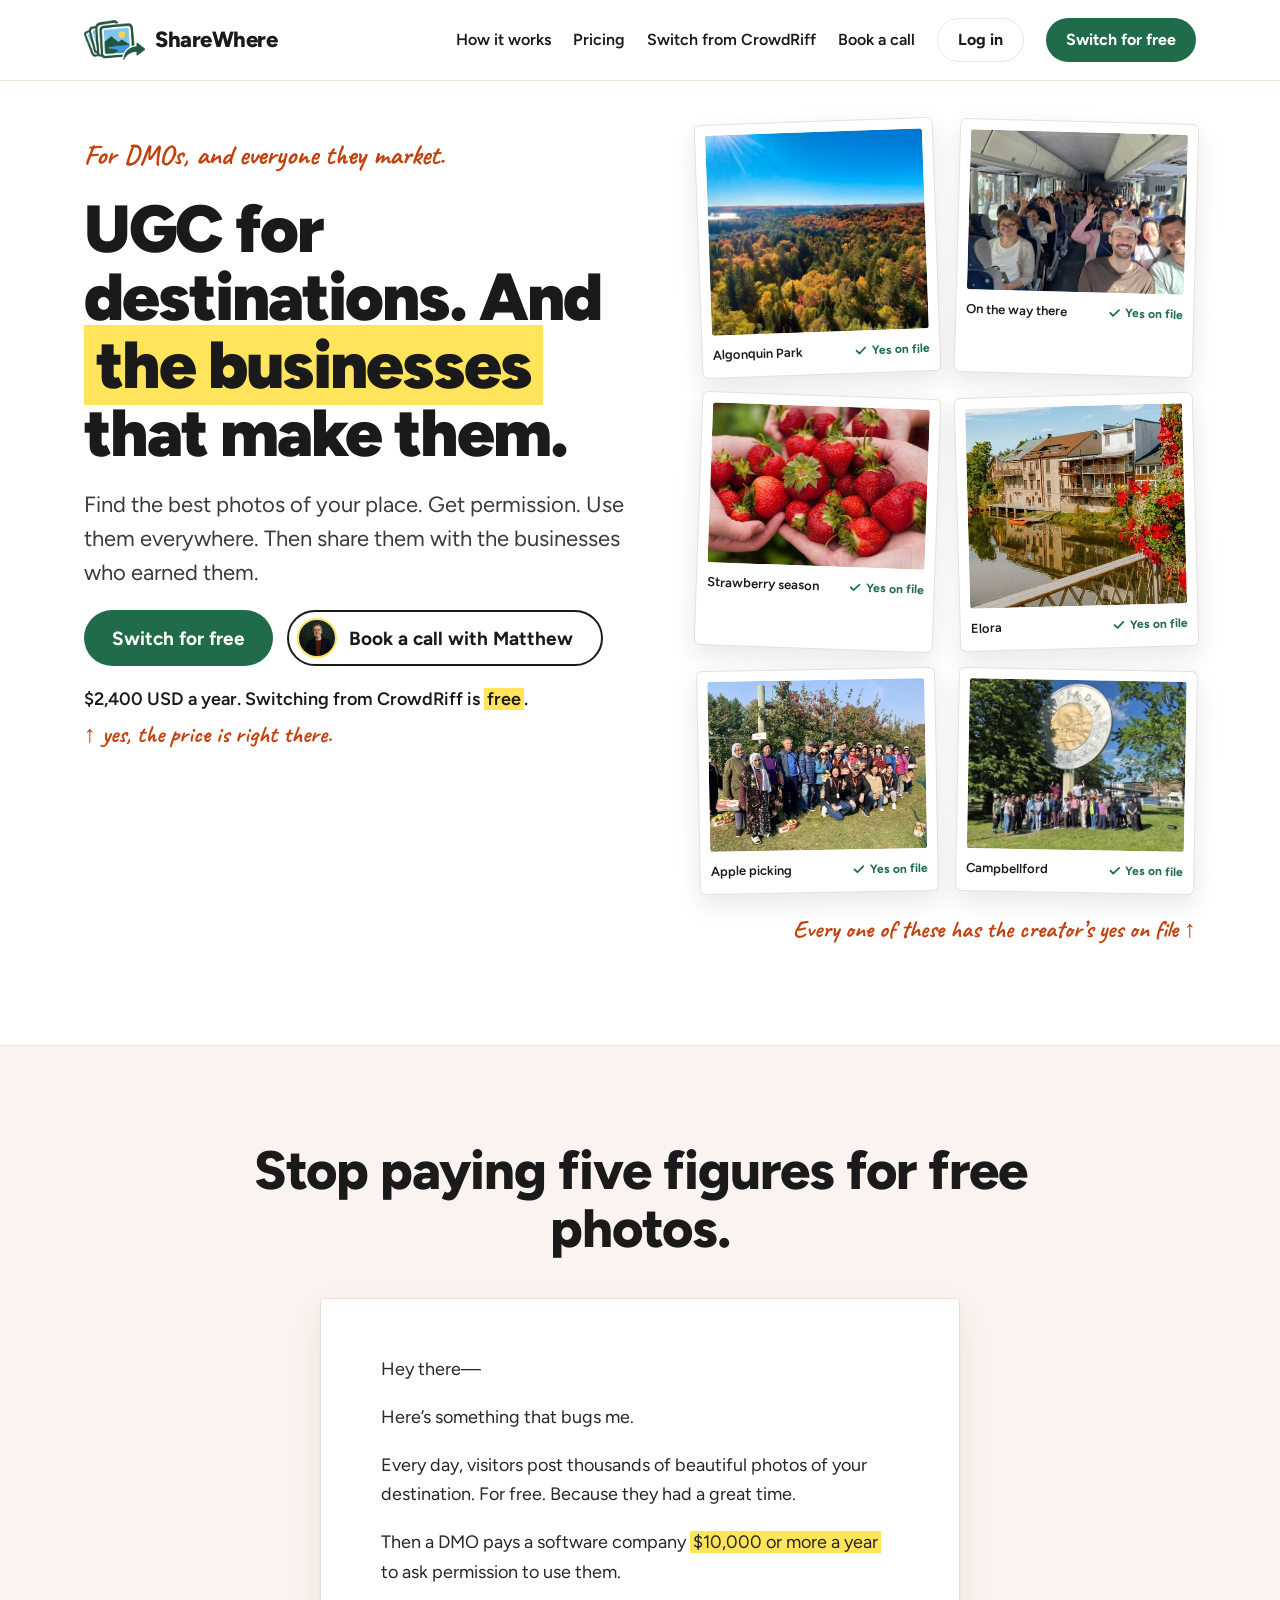
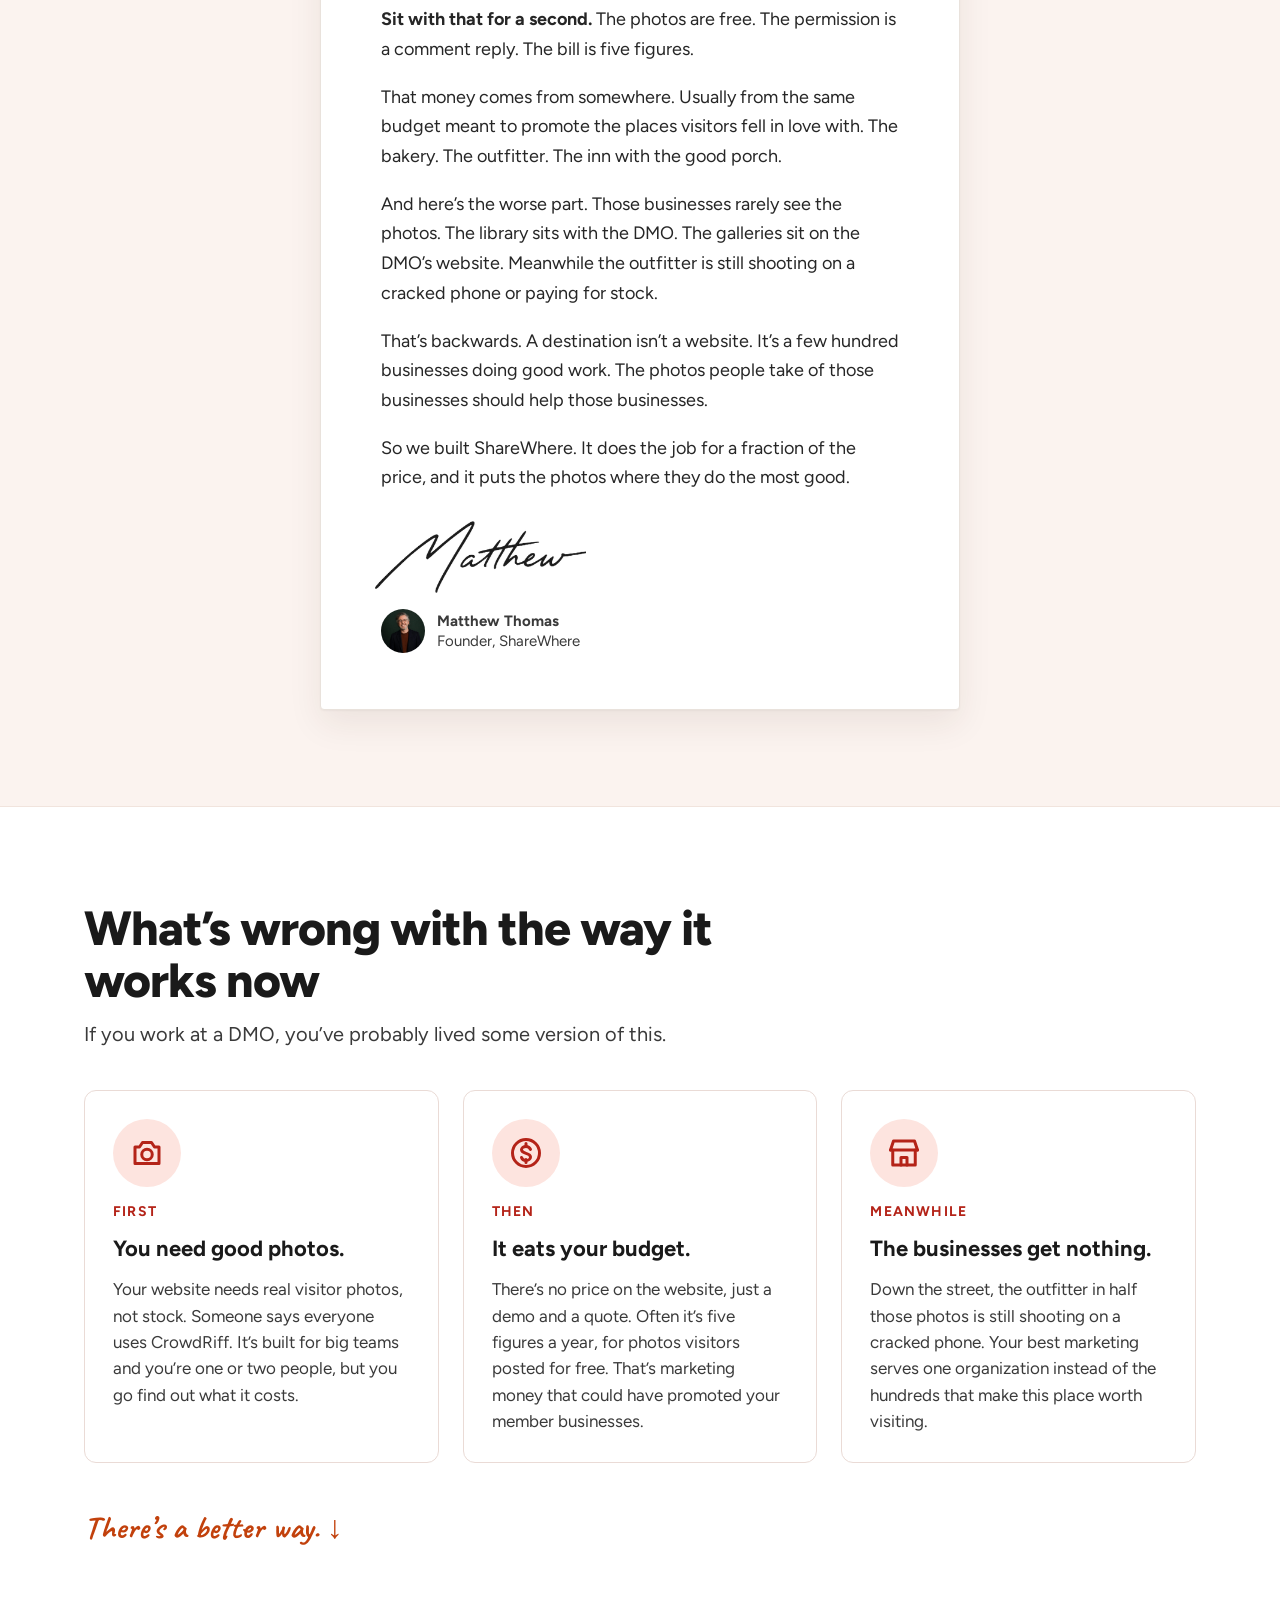
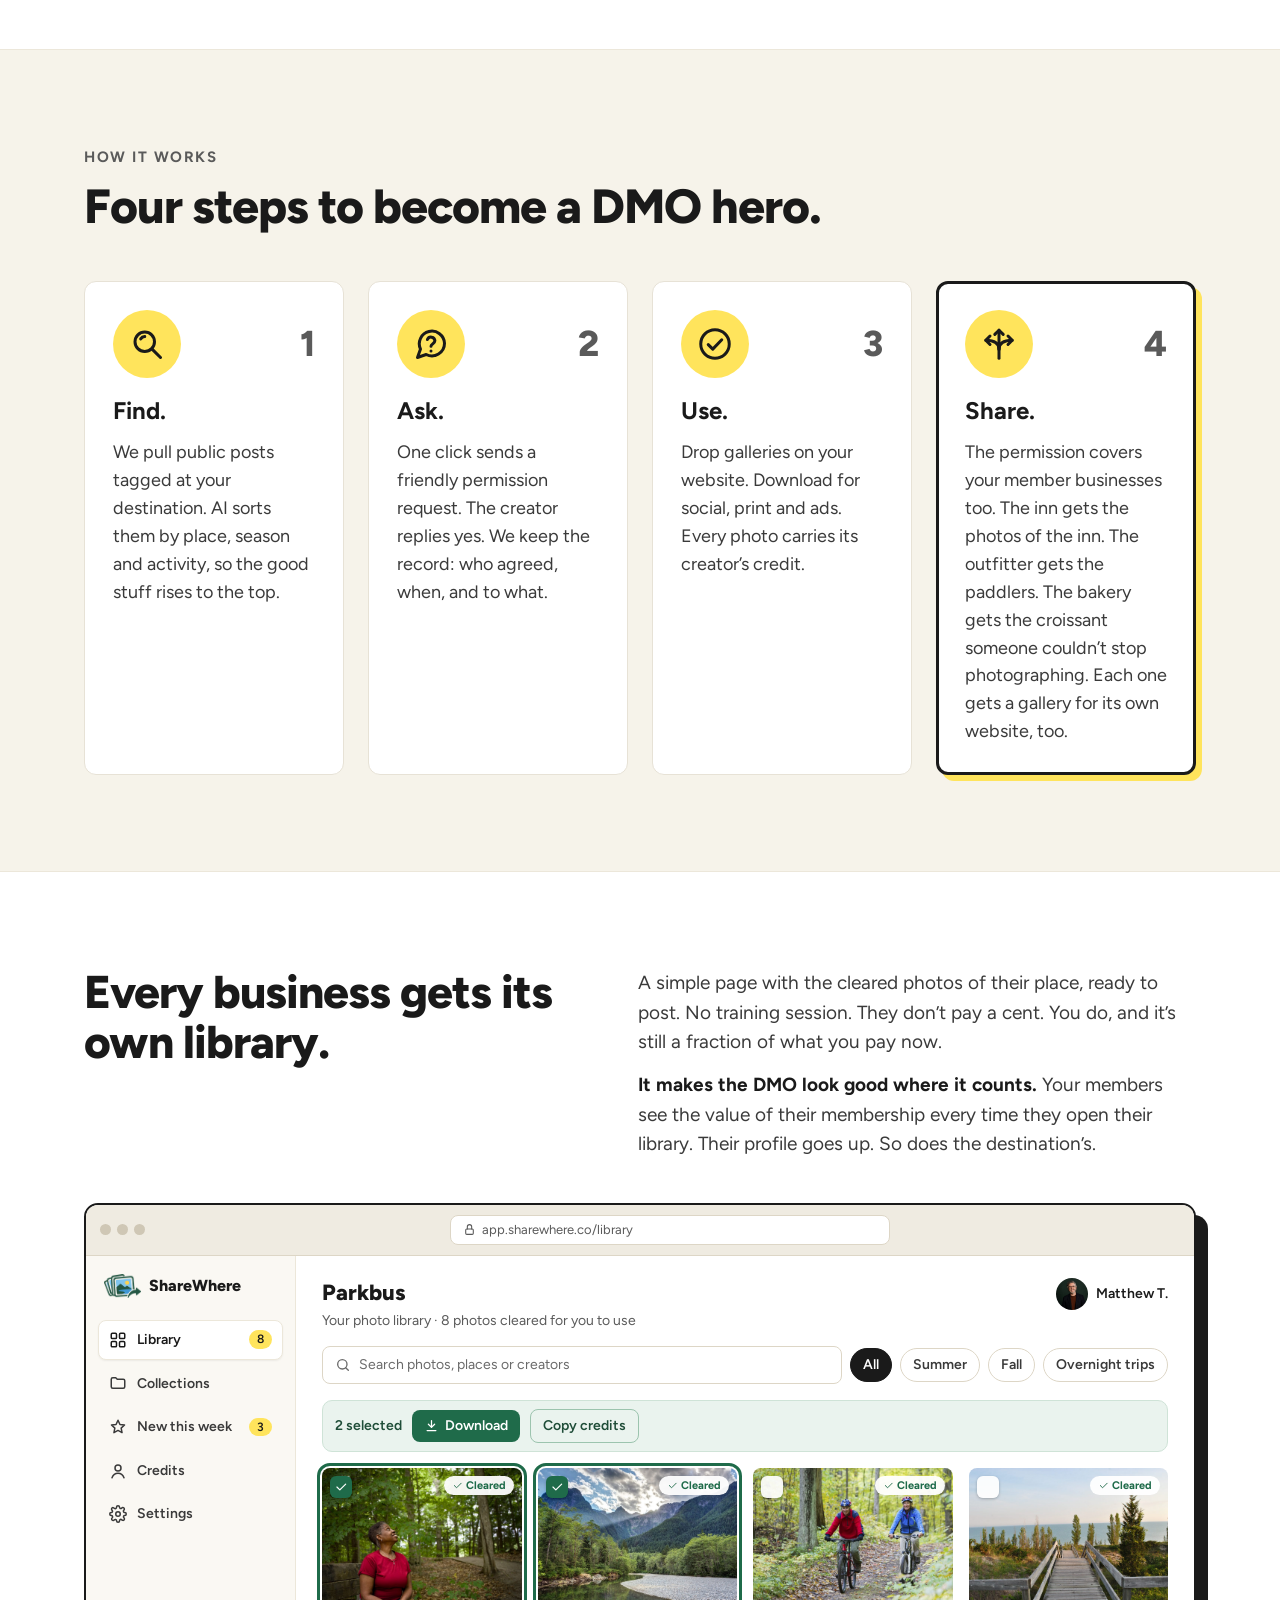
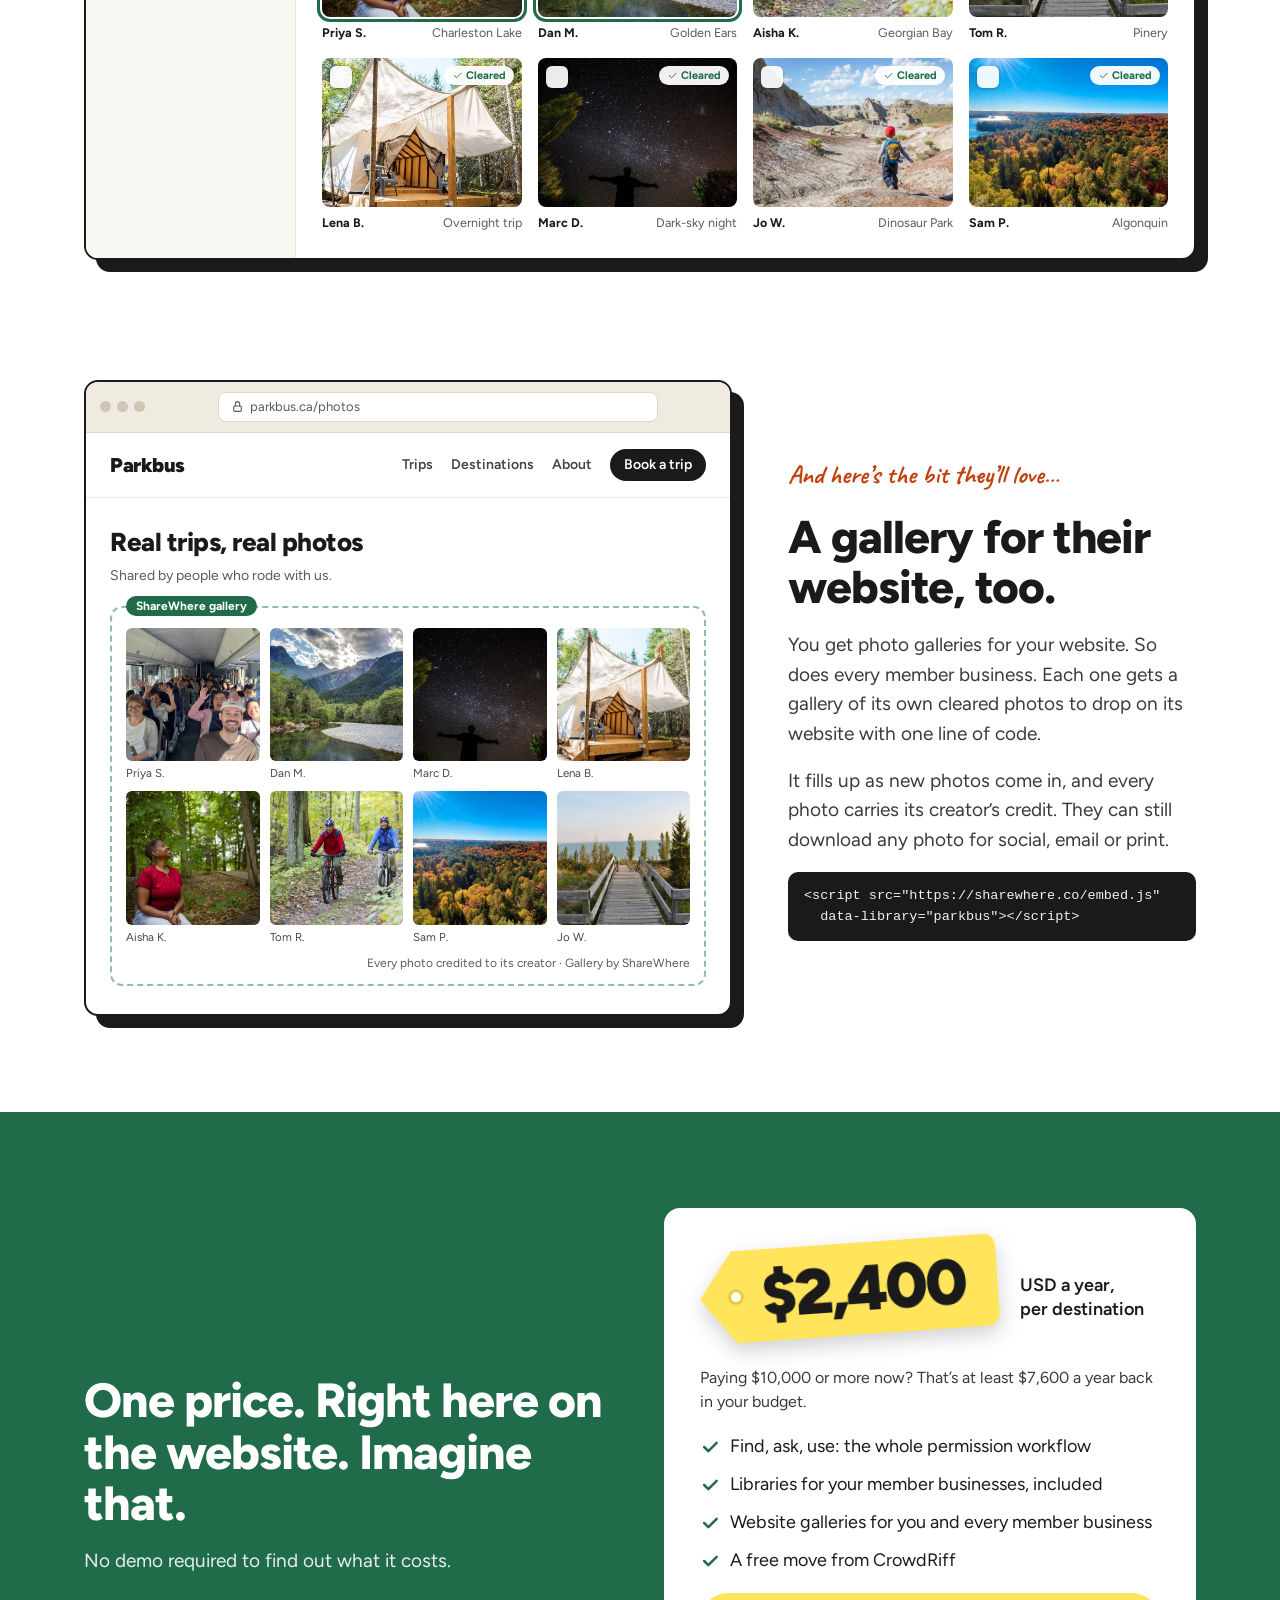
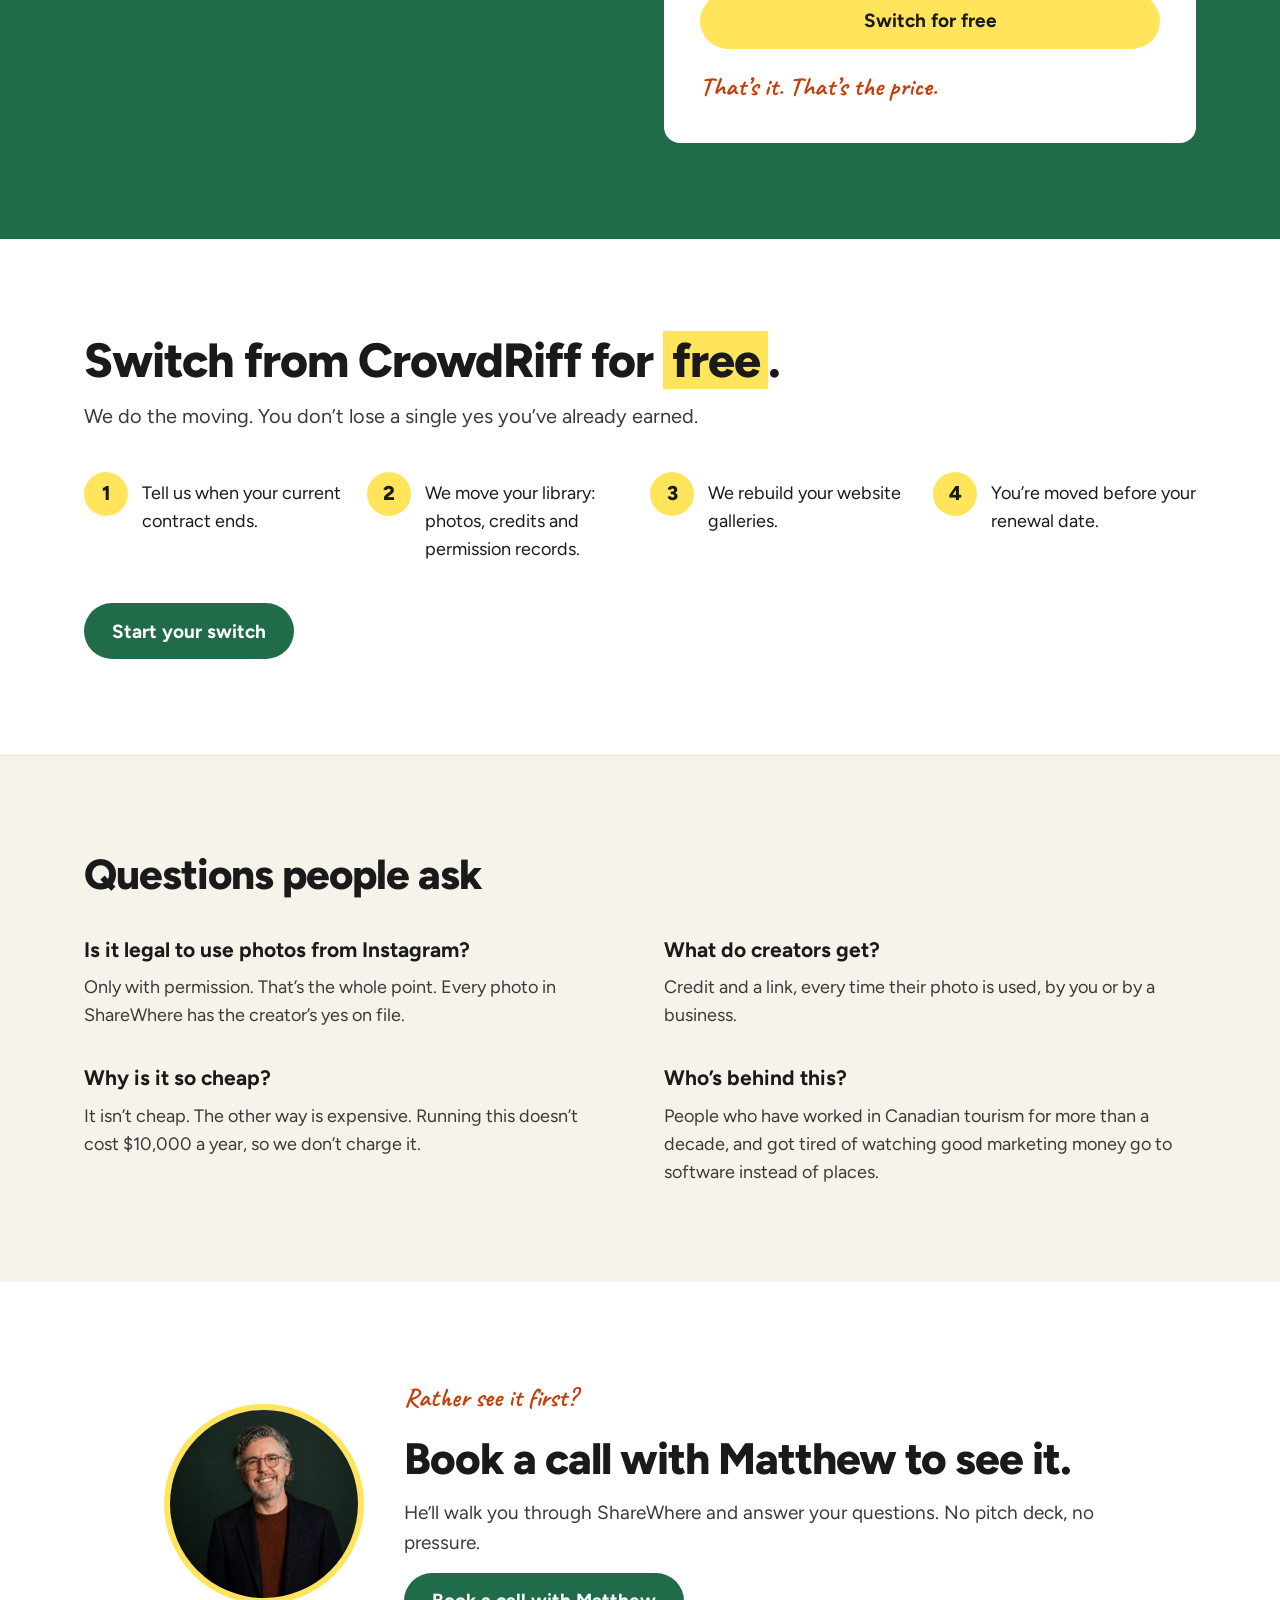
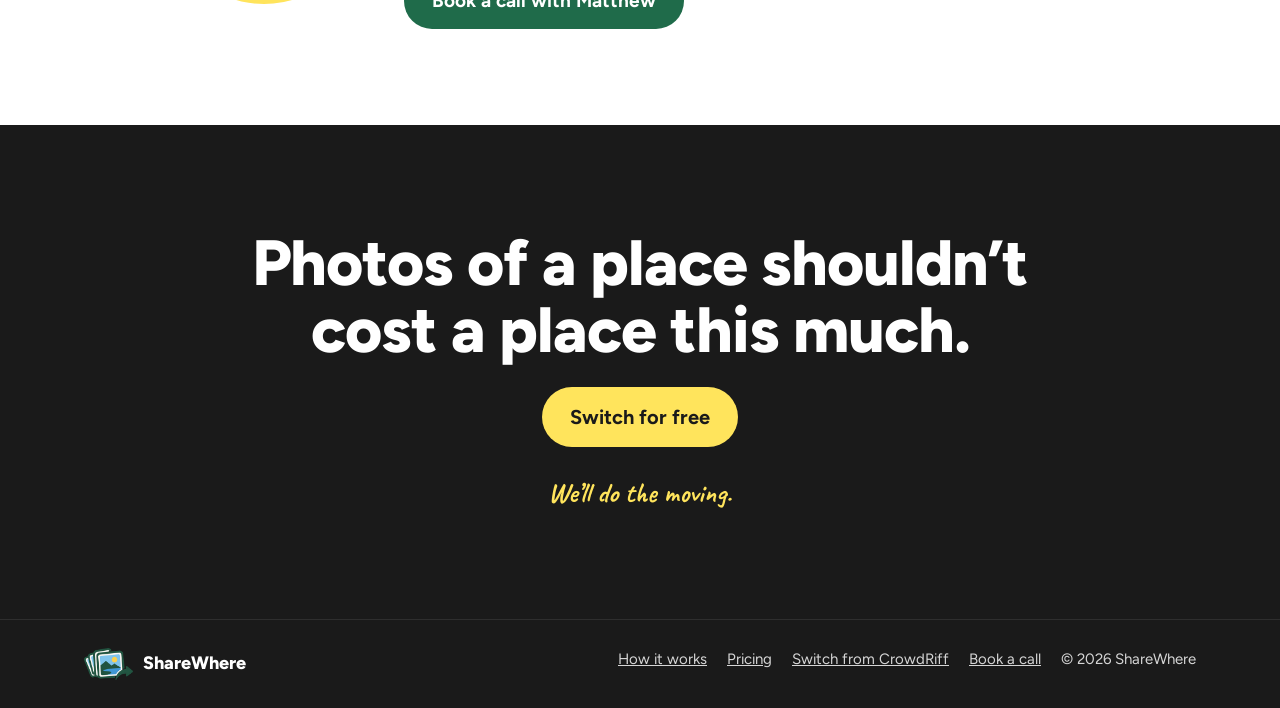
==== commit 9db9ded7: "Update index.htmlFix mobile nav, swap headlines" ====
--- a/index.html
+++ b/index.html
@@ -43,6 +43,7 @@
 .navlinks .btn{min-height:44px;padding:0 20px;font-size:16px}
 .btn-white{background:#fff;color:var(--ink);border:1.5px solid var(--line)}.btn-white:hover{background:var(--sand);color:var(--ink)}
 .navlinks a.btn-white,.navlinks a.btn-white:hover{text-decoration:none}
+.hero-login{display:none;font-weight:600;font-size:15px;color:var(--ink);margin-top:-6px}
 .navlinks a.btn-green,.navlinks a.btn-green:hover{color:#fff;text-decoration:none}
 
 /* hero */
@@ -256,7 +257,9 @@
 /* mobile header + hero */
 @media (max-width:760px){
   .nav{flex-wrap:nowrap;padding-top:12px;padding-bottom:12px}
-  .navlinks a:not(.btn):not(.navlogin){display:none}
+  .navlinks a:not(.btn){display:none}
+  .navlinks .navlogin{display:none}
+  .hero-login{display:inline-block}
   .navlinks .btn{min-height:42px;padding:0 16px;font-size:15px}
   .logo{font-size:20px;gap:8px}
   .logo img{height:32px!important}
@@ -302,6 +305,7 @@
       <a class="btn btn-green" href="#switch">Switch for free</a>
       <a class="btn btn-outline btn-avatar" href="#book"><img class="mini" src="images/matthew.jpg" alt="">Book a call with Matthew</a>
     </div>
+    <a class="hero-login" href="login.html">Already a customer? Log in →</a>
     <div style="display:flex;flex-direction:column;align-items:flex-start;gap:2px">
       <p class="price-line">$2,400 USD a year. Switching from CrowdRiff is <span class="hl">free</span>.</p>
       <p class="hand" style="font-size:24px">↑ yes, the price is right there.</p>
@@ -322,7 +326,7 @@
 
 <section class="paper-band" aria-labelledby="problem">
   <div class="wrap pad" style="display:flex;flex-direction:column;align-items:center;gap:40px">
-    <h2 id="problem" class="display" style="font-size:clamp(34px,4.4vw,54px);text-align:center;max-width:820px">Photos of a place shouldn’t cost a place this much.</h2>
+    <h2 id="problem" class="display" style="font-size:clamp(34px,4.4vw,54px);text-align:center;max-width:820px">Stop paying five figures for free photos.</h2>
     <article class="paper">
       <p>Hey there—</p>
       <p>Here’s something that bugs me.</p>
@@ -491,7 +495,7 @@
 
 <section class="close" aria-labelledby="closeh">
   <div class="inner">
-    <h2 id="closeh" class="display" style="font-size:clamp(36px,5vw,64px);line-height:1.05">Stop paying five figures for free photos.</h2>
+    <h2 id="closeh" class="display" style="font-size:clamp(36px,5vw,64px);line-height:1.05">Photos of a place shouldn’t cost a place this much.</h2>
     <a class="btn btn-yellow" href="#switch" style="min-height:60px;font-size:20px">Switch for free</a>
     <p class="hand" style="font-size:28px;color:var(--hi)">We’ll do the moving.</p>
   </div>
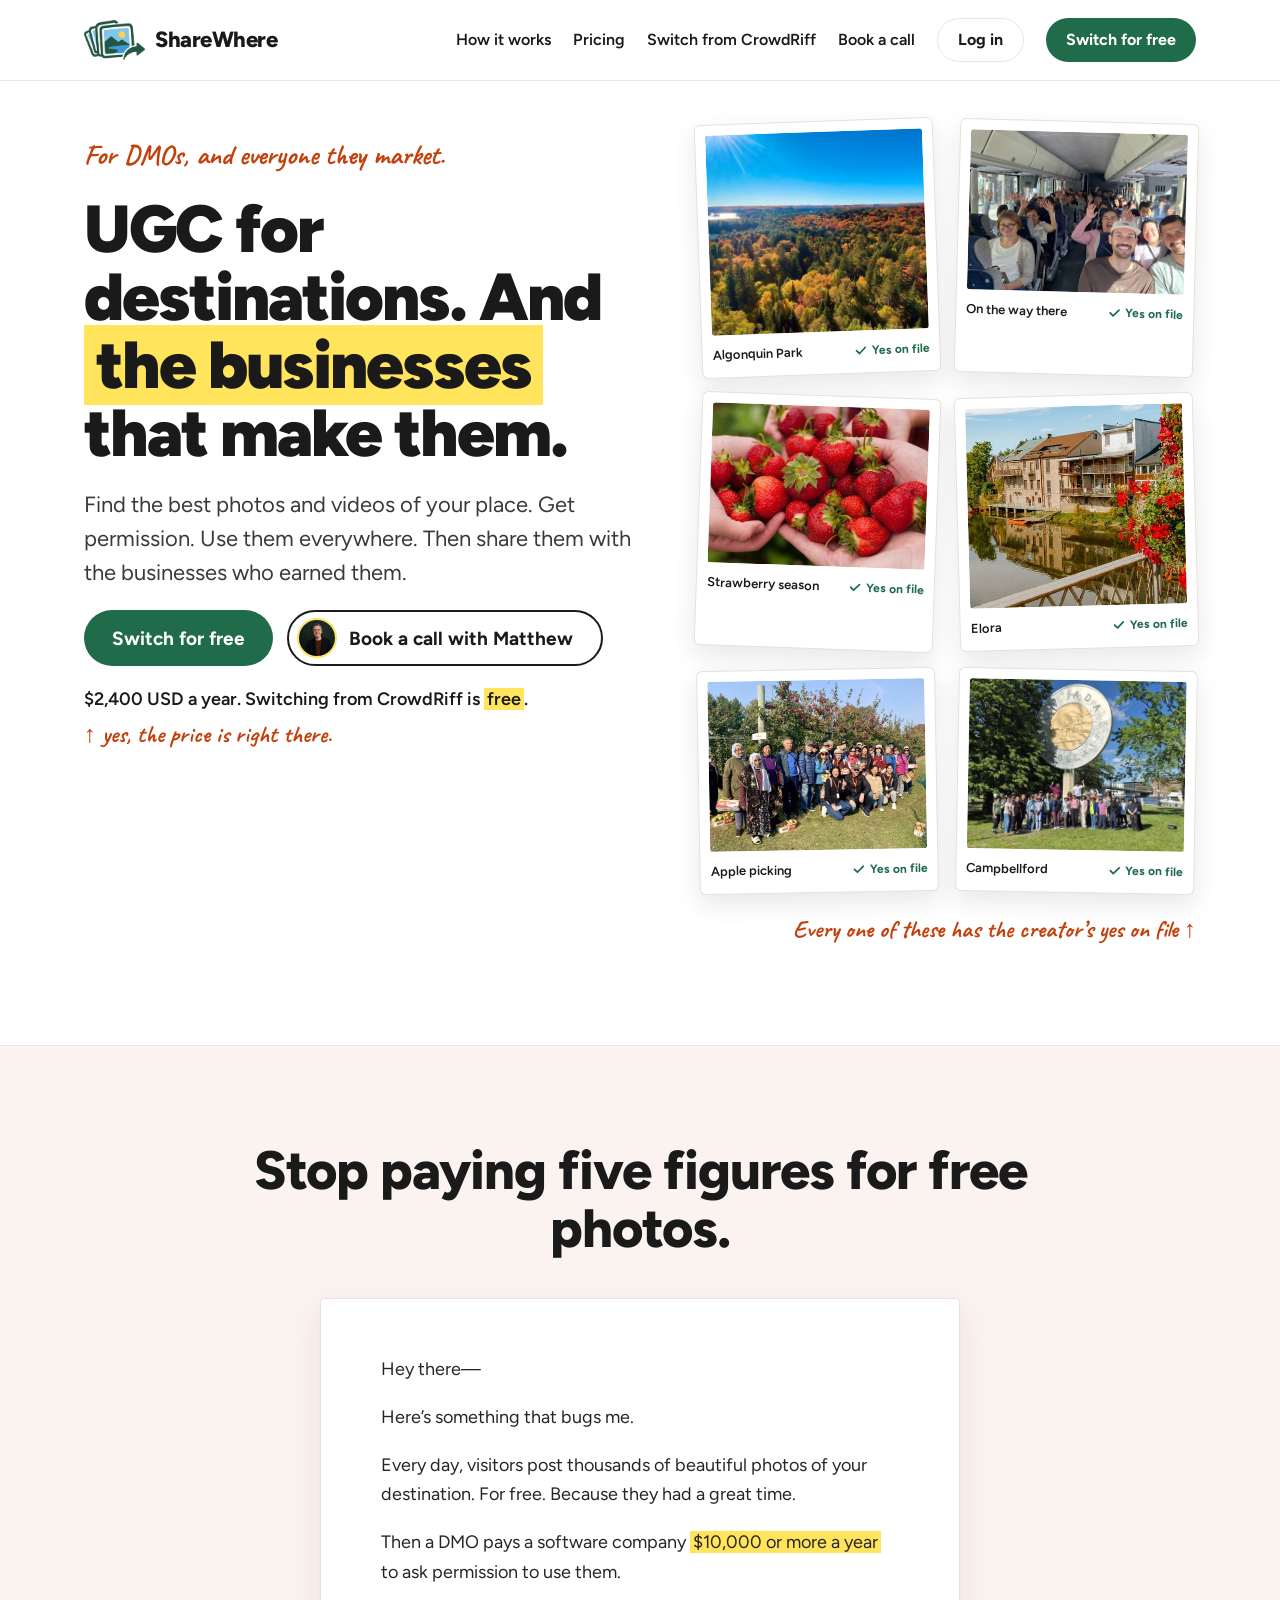
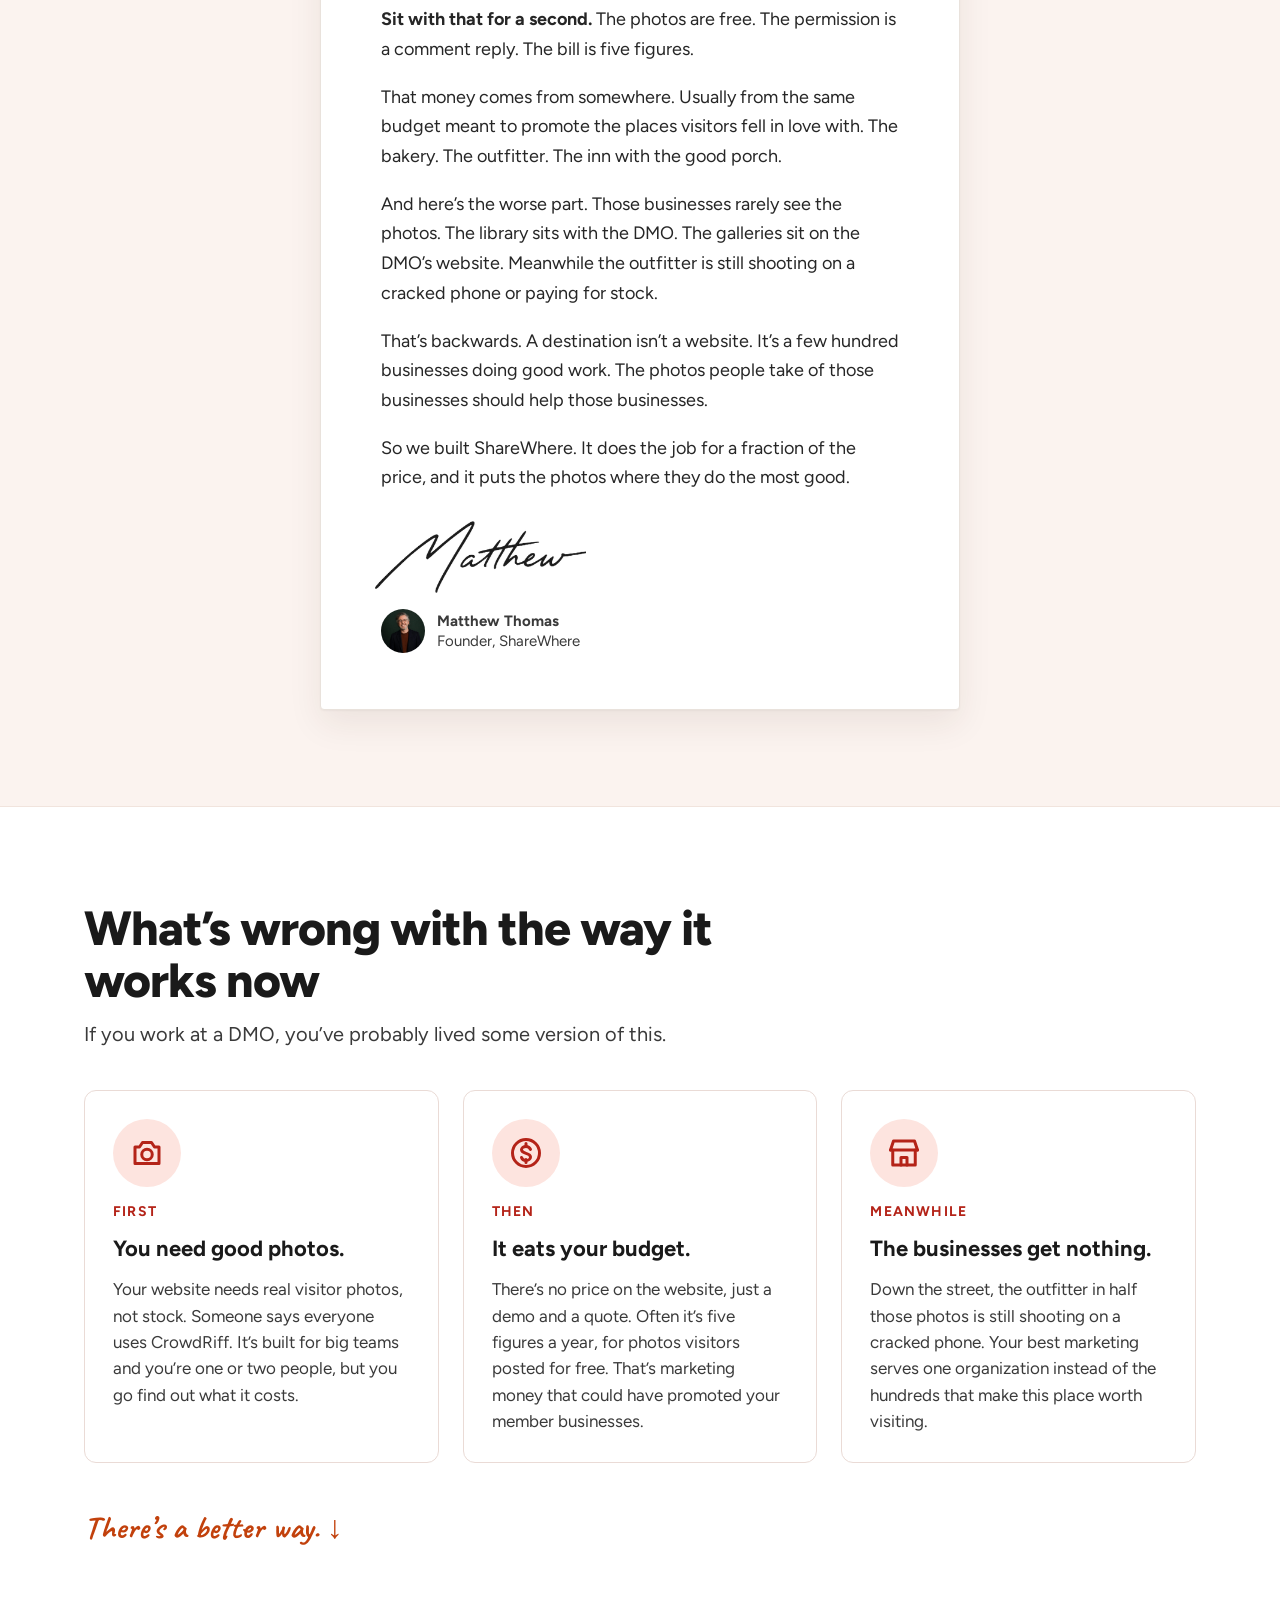
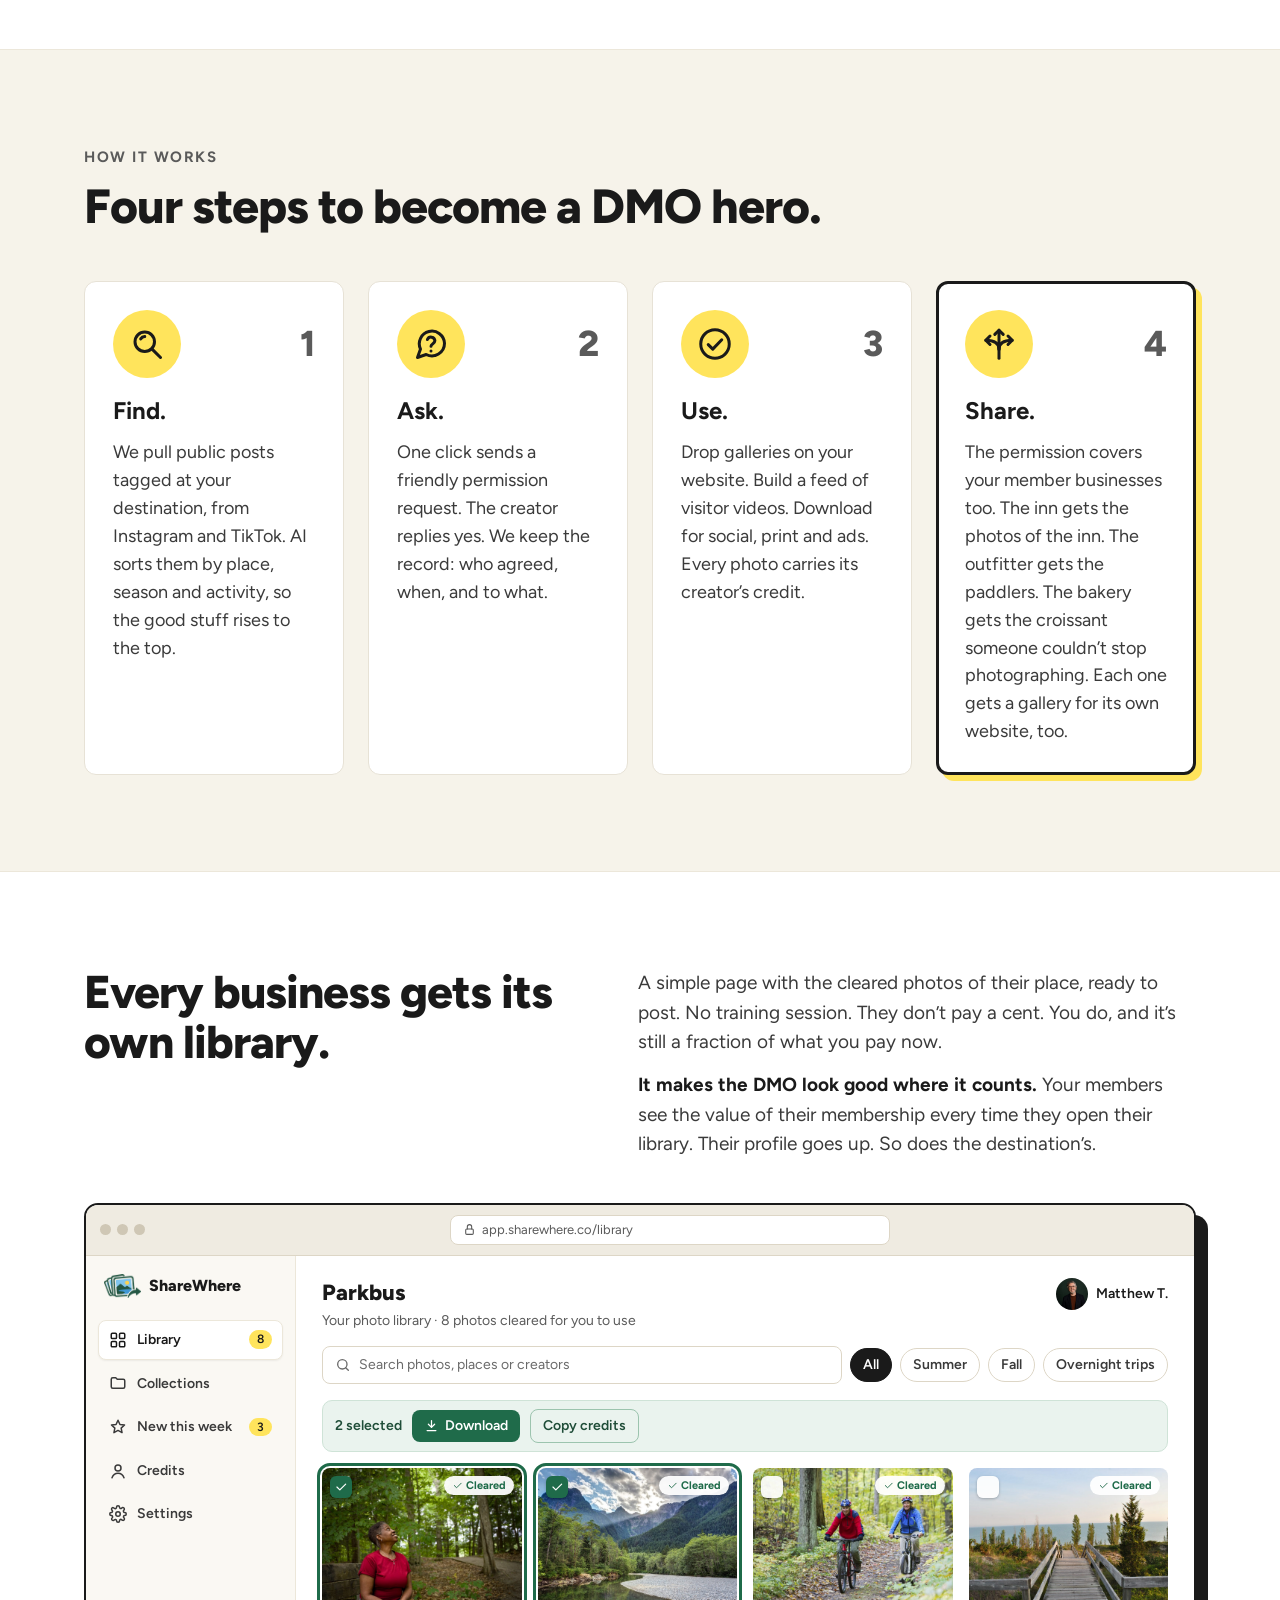
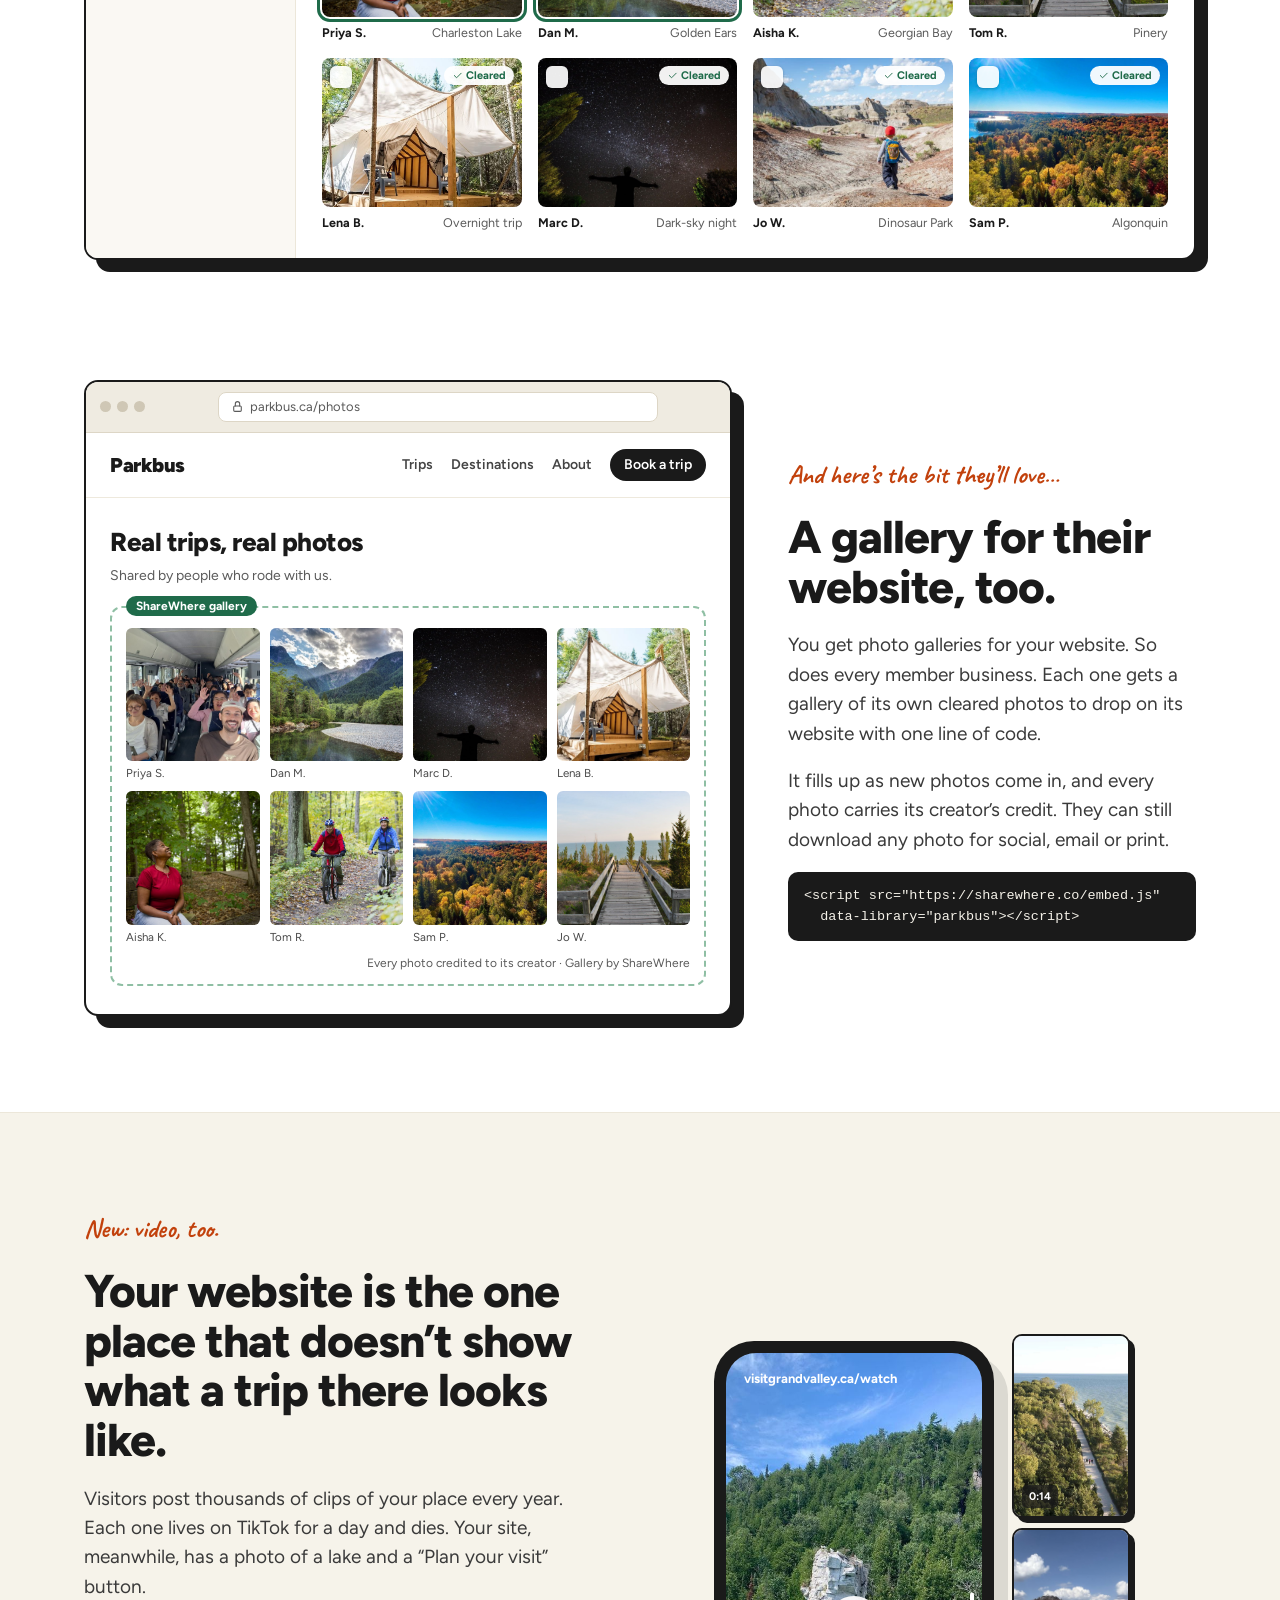
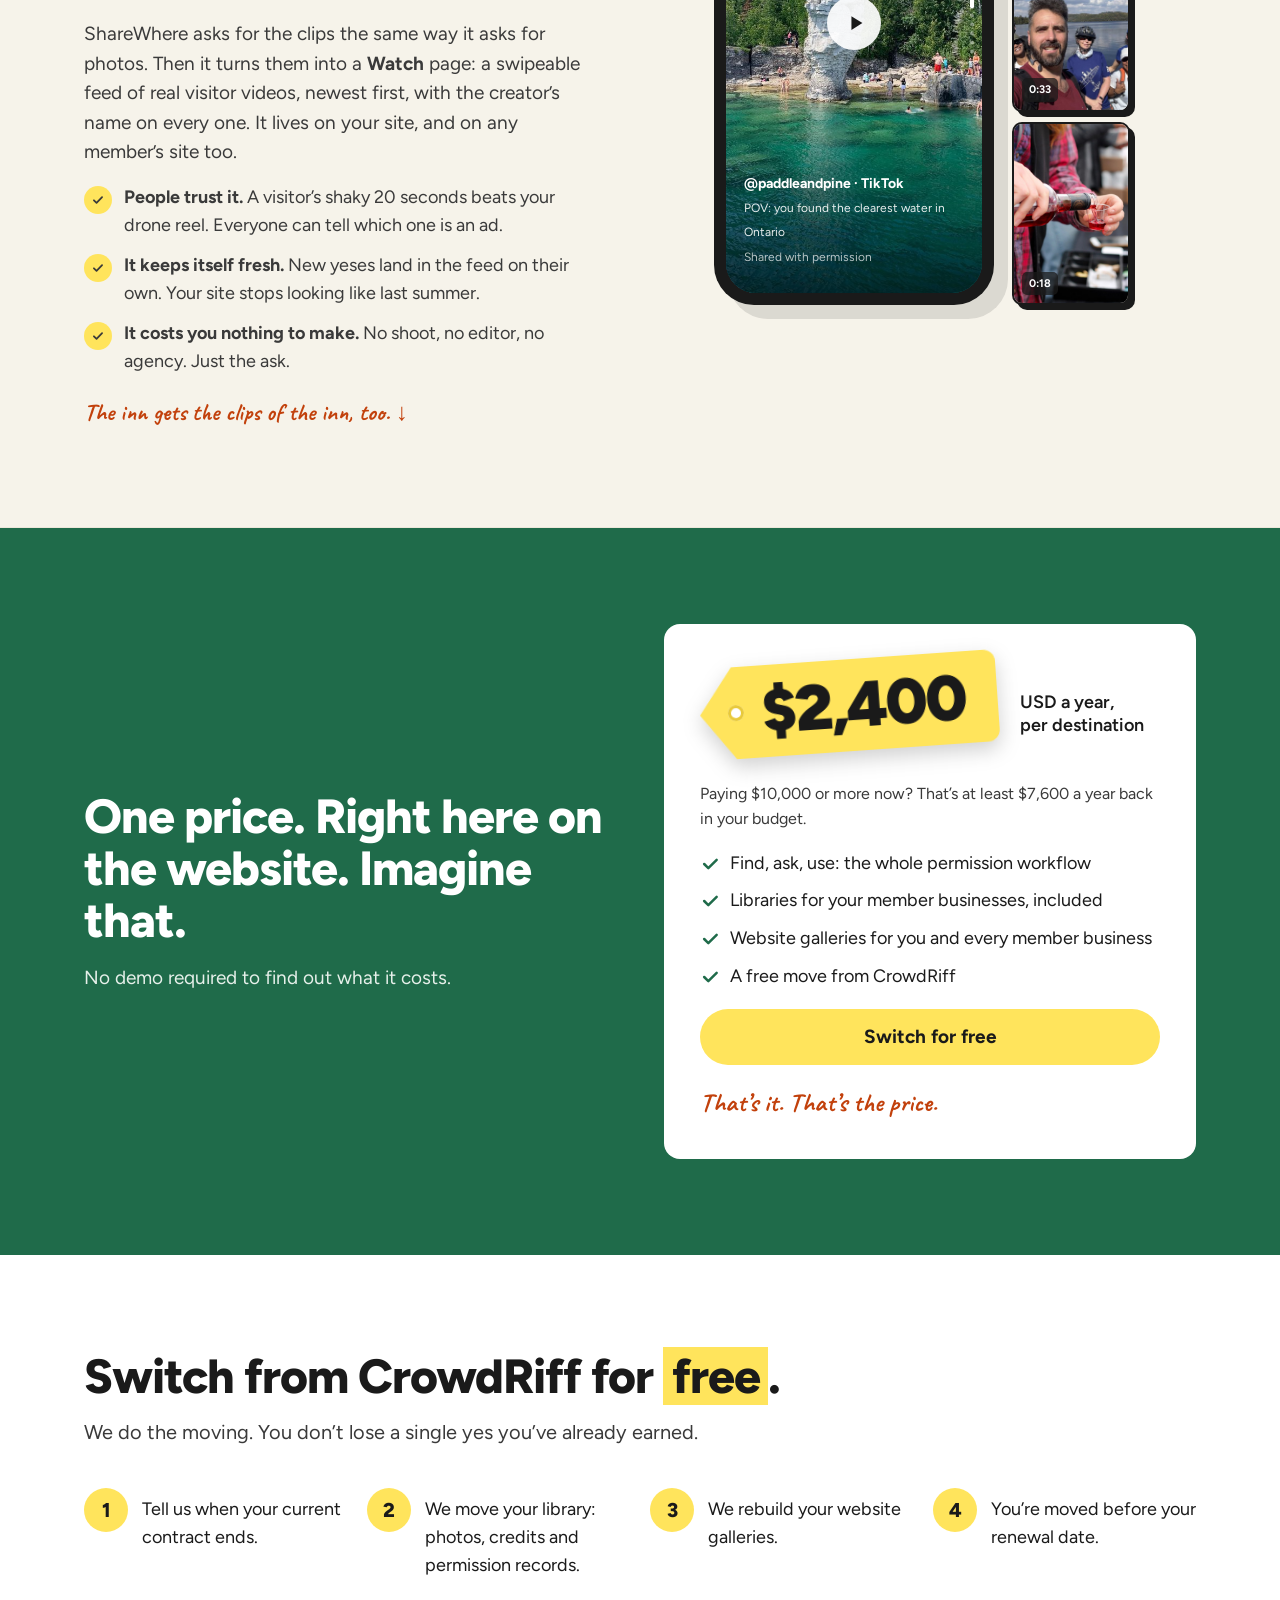
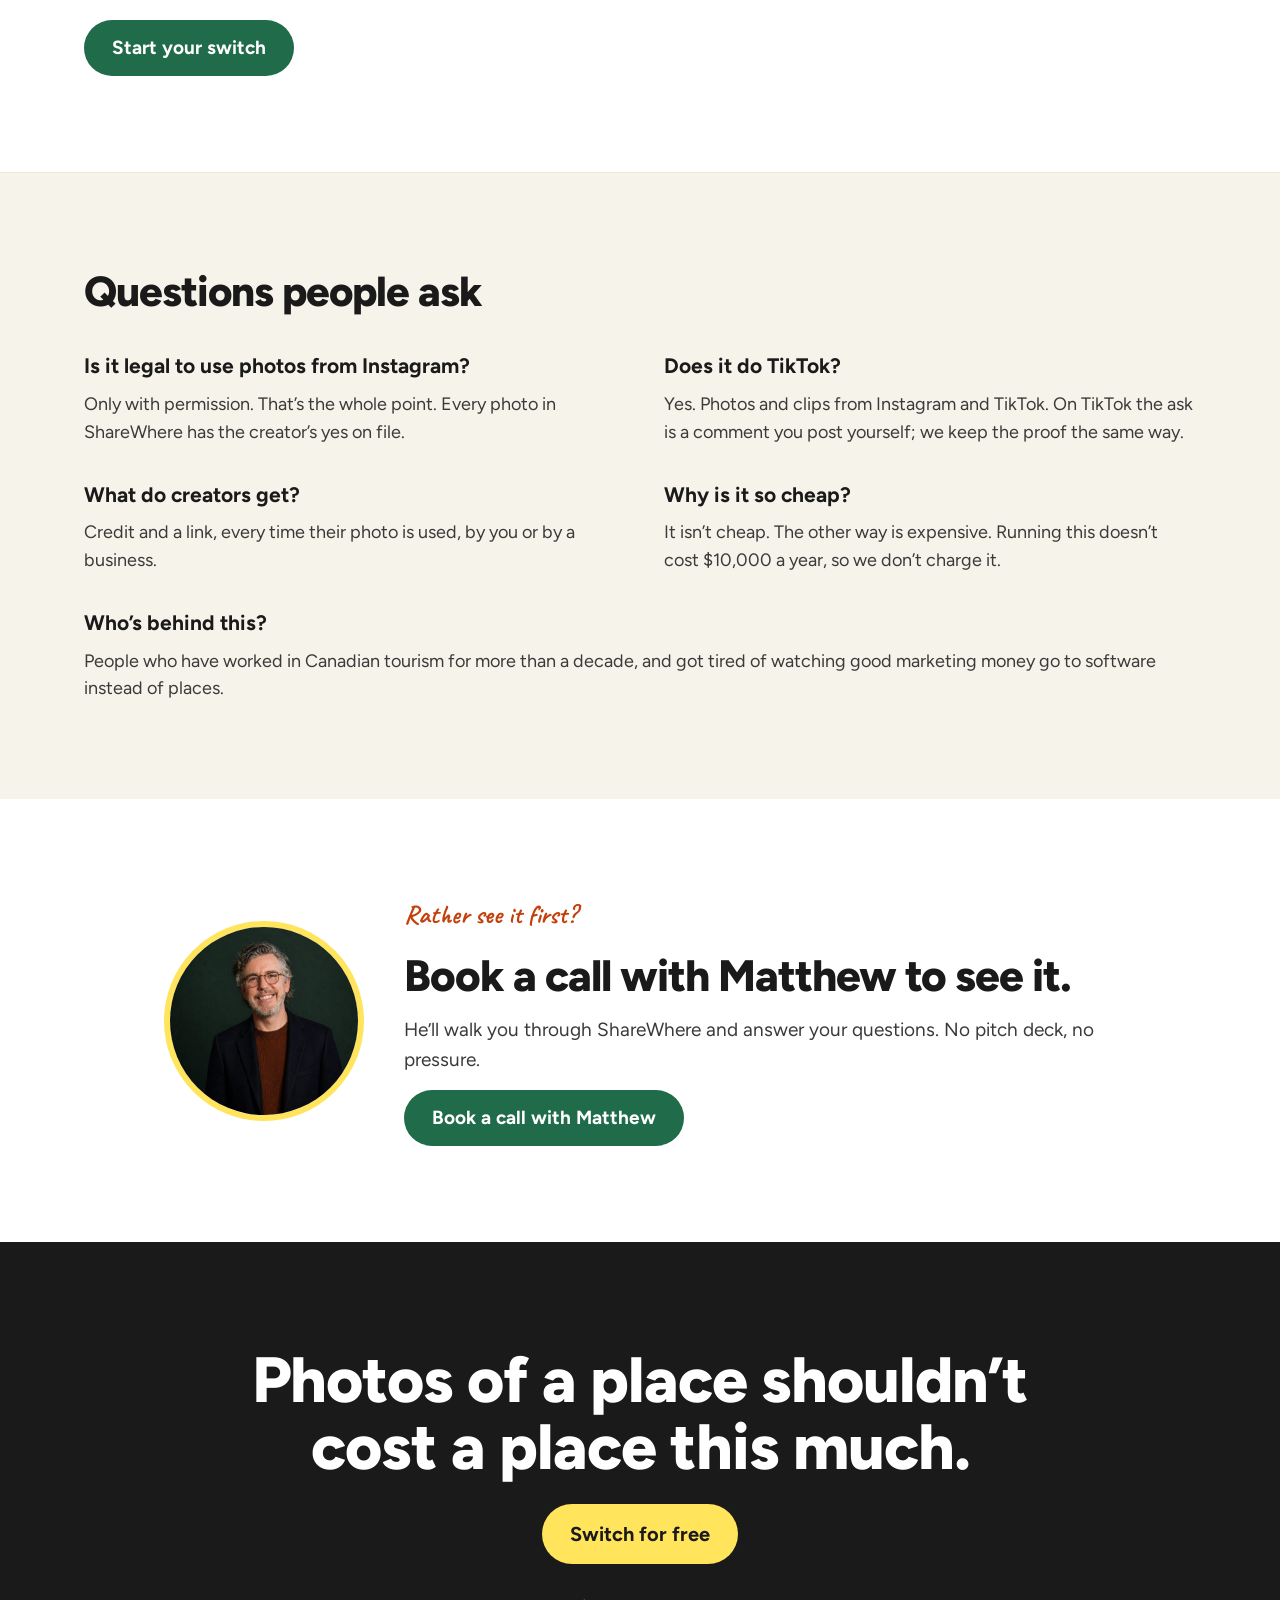
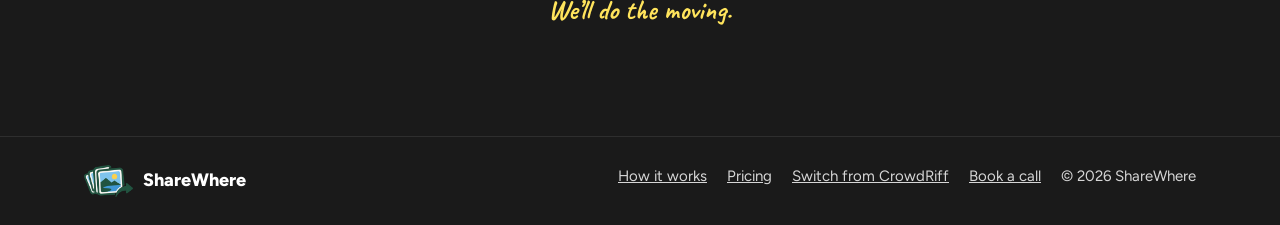
==== commit f6463665: "Update index.htmlAdd video and Watch page section" ====
--- a/index.html
+++ b/index.html
@@ -180,6 +180,29 @@
 .checks li{display:flex;gap:10px;align-items:flex-start}
 .checks svg{flex:none;margin-top:4px}
 
+
+/* watch */
+.watch{display:flex;flex-wrap:wrap;gap:56px;align-items:center}
+.watch-copy{flex:1 1 380px;min-width:0;display:flex;flex-direction:column;gap:18px}
+.watch-stage{flex:1 1 420px;min-width:0;display:flex;justify-content:center;align-items:flex-end;gap:18px;position:relative}
+.phone{width:280px;flex:none;background:var(--ink);border-radius:40px;padding:12px;box-shadow:14px 14px 0 rgba(26,26,26,.12)}
+.phone .scr{position:relative;border-radius:30px;overflow:hidden;aspect-ratio:9/19;background:#000}
+.phone .scr img{width:100%;height:100%;object-fit:cover;display:block}
+.phone .top{position:absolute;top:0;left:0;right:0;padding:16px 18px;display:flex;justify-content:space-between;color:#fff;font-size:13px;font-weight:700}
+.phone .ov{position:absolute;left:0;right:0;bottom:0;padding:70px 18px 24px;background:linear-gradient(transparent,rgba(0,0,0,.72));color:#fff}
+.phone .ov b{display:block;font-size:14px}.phone .ov span{font-size:12px;opacity:.9}
+.phone .play{position:absolute;left:50%;top:50%;transform:translate(-50%,-50%);width:54px;height:54px;border-radius:999px;background:rgba(255,255,255,.92);display:flex;align-items:center;justify-content:center;padding-left:4px;box-sizing:border-box}
+.phone .dots2{position:absolute;right:8px;top:50%;transform:translateY(-50%);display:flex;flex-direction:column;gap:5px}
+.phone .dots2 i{width:4px;height:4px;border-radius:999px;background:rgba(255,255,255,.4)}.phone .dots2 i:first-child{background:#fff;height:16px}
+.clipstack{display:flex;flex-direction:column;gap:10px;flex:none;width:118px}
+.clip{position:relative;border-radius:10px;overflow:hidden;aspect-ratio:9/14;background:#E8E4DB;border:2px solid var(--ink);box-shadow:5px 5px 0 var(--ink)}
+.clip img{width:100%;height:100%;object-fit:cover;display:block}
+.clip span{position:absolute;left:8px;bottom:8px;padding:3px 7px;border-radius:5px;background:rgba(26,26,26,.75);color:#fff;font-size:11px;font-weight:700}
+.watch-points{margin:0;padding:0;list-style:none;display:flex;flex-direction:column;gap:12px;font-size:18px;color:var(--body)}
+.watch-points li{display:flex;gap:12px;align-items:flex-start}
+.watch-points .dot{flex:none;width:28px;height:28px;border-radius:999px;background:var(--hi);display:inline-flex;align-items:center;justify-content:center;margin-top:2px}
+@media (max-width:760px){.watch-stage{gap:12px}.phone{width:230px}.clipstack{width:92px}}
+
 /* switch */
 .switch-steps{margin:0;padding:0;list-style:none;display:flex;flex-wrap:wrap;gap:20px}
 .switch-steps li{flex:1 1 220px;min-width:0;display:flex;gap:14px;align-items:flex-start;font-size:18px}
@@ -300,7 +323,7 @@
   <div class="hero-copy">
     <p class="hand" style="font-size:28px">For DMOs, and everyone they market.</p>
     <h1 class="display">UGC for destinations. And <span class="hl">the businesses</span> that make them.</h1>
-    <p class="lede">Find the best photos of your place. Get permission. Use them everywhere. Then share them with the businesses who earned them.</p>
+    <p class="lede">Find the best photos and videos of your place. Get permission. Use them everywhere. Then share them with the businesses who earned them.</p>
     <div class="row">
       <a class="btn btn-green" href="#switch">Switch for free</a>
       <a class="btn btn-outline btn-avatar" href="#book"><img class="mini" src="images/matthew.jpg" alt="">Book a call with Matthew</a>
@@ -365,9 +388,9 @@
       <h2 id="howh" class="display" style="font-size:clamp(32px,4vw,48px)">Four steps to become a DMO hero.</h2>
     </div>
     <ol class="steps">
-      <li class="step"><div class="step-top"><span class="icon" aria-hidden="true"><svg viewBox="0 0 24 24" fill="none" stroke="currentColor" stroke-width="2" stroke-linecap="round" stroke-linejoin="round"><circle cx="10.5" cy="10.5" r="6.5"/><path d="M15.4 15.4L21 21"/><path d="M7.8 8.6a3.4 3.4 0 0 1 2.7-1.6"/></svg></span><span class="n">1</span></div><h3>Find.</h3><p>We pull public posts tagged at your destination. AI sorts them by place, season and activity, so the good stuff rises to the top.</p></li>
+      <li class="step"><div class="step-top"><span class="icon" aria-hidden="true"><svg viewBox="0 0 24 24" fill="none" stroke="currentColor" stroke-width="2" stroke-linecap="round" stroke-linejoin="round"><circle cx="10.5" cy="10.5" r="6.5"/><path d="M15.4 15.4L21 21"/><path d="M7.8 8.6a3.4 3.4 0 0 1 2.7-1.6"/></svg></span><span class="n">1</span></div><h3>Find.</h3><p>We pull public posts tagged at your destination, from Instagram and TikTok. AI sorts them by place, season and activity, so the good stuff rises to the top.</p></li>
       <li class="step"><div class="step-top"><span class="icon" aria-hidden="true"><svg viewBox="0 0 24 24" fill="none" stroke="currentColor" stroke-width="2" stroke-linecap="round" stroke-linejoin="round"><path d="M21 11.5a8.4 8.4 0 0 1-12.2 7.5L3 21l2-5.6A8.4 8.4 0 1 1 21 11.5z"/><path d="M9.6 9a2.6 2.6 0 0 1 5 .9c0 1.7-2.6 2.3-2.6 3.6"/><path d="M12 16.6h.01"/></svg></span><span class="n">2</span></div><h3>Ask.</h3><p>One click sends a friendly permission request. The creator replies yes. We keep the record: who agreed, when, and to what.</p></li>
-      <li class="step"><div class="step-top"><span class="icon" aria-hidden="true"><svg viewBox="0 0 24 24" fill="none" stroke="currentColor" stroke-width="2" stroke-linecap="round" stroke-linejoin="round"><circle cx="12" cy="12" r="9.5"/><path d="M7.5 12.4l3 3 6-6.2"/></svg></span><span class="n">3</span></div><h3>Use.</h3><p>Drop galleries on your website. Download for social, print and ads. Every photo carries its creator’s credit.</p></li>
+      <li class="step"><div class="step-top"><span class="icon" aria-hidden="true"><svg viewBox="0 0 24 24" fill="none" stroke="currentColor" stroke-width="2" stroke-linecap="round" stroke-linejoin="round"><circle cx="12" cy="12" r="9.5"/><path d="M7.5 12.4l3 3 6-6.2"/></svg></span><span class="n">3</span></div><h3>Use.</h3><p>Drop galleries on your website. Build a feed of visitor videos. Download for social, print and ads. Every photo carries its creator’s credit.</p></li>
       <li class="step star"><div class="step-top"><span class="icon" aria-hidden="true"><svg viewBox="0 0 24 24" fill="none" stroke="currentColor" stroke-width="2" stroke-linecap="round" stroke-linejoin="round"><path d="M12 21.5V12"/><path d="M12 12V2.8"/><path d="M9.2 5.6L12 2.8l2.8 2.8"/><path d="M12 15.5c0-4.5-4-6-8.8-6"/><path d="M6 6.7L3.2 9.5 6 12.3"/><path d="M12 15.5c0-4.5 4-6 8.8-6"/><path d="M18 6.7l2.8 2.8L18 12.3"/></svg></span><span class="n">4</span></div><h3>Share.</h3><p>The permission covers your member businesses too. The inn gets the photos of the inn. The outfitter gets the paddlers. The bakery gets the croissant someone couldn’t stop photographing. Each one gets a gallery for its own website, too.</p></li>
     </ol>
   </div>
@@ -436,6 +459,37 @@
   </div>
 </section>
 
+<section class="band" aria-labelledby="watchh">
+  <div class="wrap pad watch">
+    <div class="watch-copy">
+      <p class="hand" style="font-size:26px">New: video, too.</p>
+      <h2 id="watchh" class="display" style="font-size:clamp(32px,4vw,46px)">Your website is the one place that doesn’t show what a trip there looks like.</h2>
+      <p style="margin:0;font-size:19px;color:var(--body)">Visitors post thousands of clips of your place every year. Each one lives on TikTok for a day and dies. Your site, meanwhile, has a photo of a lake and a “Plan your visit” button.</p>
+      <p style="margin:0;font-size:19px;color:var(--body)">ShareWhere asks for the clips the same way it asks for photos. Then it turns them into a <strong>Watch</strong> page: a swipeable feed of real visitor videos, newest first, with the creator’s name on every one. It lives on your site, and on any member’s site too.</p>
+      <ul class="watch-points">
+        <li><span class="dot"><svg width="14" height="14" viewBox="0 0 24 24" fill="none" stroke="currentColor" stroke-width="3" stroke-linecap="round" stroke-linejoin="round" aria-hidden="true"><path d="M5 12.5l4.5 4.5L19 7"/></svg></span><span><strong>People trust it.</strong> A visitor’s shaky 20 seconds beats your drone reel. Everyone can tell which one is an ad.</span></li>
+        <li><span class="dot"><svg width="14" height="14" viewBox="0 0 24 24" fill="none" stroke="currentColor" stroke-width="3" stroke-linecap="round" stroke-linejoin="round" aria-hidden="true"><path d="M5 12.5l4.5 4.5L19 7"/></svg></span><span><strong>It keeps itself fresh.</strong> New yeses land in the feed on their own. Your site stops looking like last summer.</span></li>
+        <li><span class="dot"><svg width="14" height="14" viewBox="0 0 24 24" fill="none" stroke="currentColor" stroke-width="3" stroke-linecap="round" stroke-linejoin="round" aria-hidden="true"><path d="M5 12.5l4.5 4.5L19 7"/></svg></span><span><strong>It costs you nothing to make.</strong> No shoot, no editor, no agency. Just the ask.</span></li>
+      </ul>
+      <p class="hand" style="font-size:24px">The inn gets the clips of the inn, too. ↓</p>
+    </div>
+    <div class="watch-stage" role="img" aria-label="A phone showing a swipeable feed of visitor videos on a destination’s website, with more clips stacked beside it">
+      <div class="phone"><div class="scr">
+        <img src="app/images/flowerpot.jpg" alt="">
+        <div class="top"><span>visitgrandvalley.ca/watch</span></div>
+        <span class="play" aria-hidden="true"><svg width="22" height="22" viewBox="0 0 24 24" fill="#1A1A1A"><path d="M7 4.5v15l12-7.5z"/></svg></span>
+        <div class="dots2"><i></i><i></i><i></i><i></i><i></i><i></i></div>
+        <div class="ov"><b>@paddleandpine · TikTok</b><span>POV: you found the clearest water in Ontario</span><br><span style="opacity:.7">Shared with permission</span></div>
+      </div></div>
+      <div class="clipstack">
+        <div class="clip"><img src="app/images/boardwalk.jpg" alt=""><span>0:14</span></div>
+        <div class="clip"><img src="app/images/selfie-lake.jpg" alt=""><span>0:33</span></div>
+        <div class="clip"><img src="app/images/tasting.jpg" alt=""><span>0:18</span></div>
+      </div>
+    </div>
+  </div>
+</section>
+
 <section id="pricing" class="pricing" aria-labelledby="priceh">
   <div class="wrap pad flex" style="gap:48px;align-items:center">
     <div style="flex:1 1 420px;min-width:0;display:flex;flex-direction:column;gap:16px">
@@ -476,6 +530,7 @@
     <h2 id="faqh" class="display" style="font-size:clamp(30px,3.6vw,42px)">Questions people ask</h2>
     <div class="flex" style="gap:32px 48px">
       <div class="faq"><h3>Is it legal to use photos from Instagram?</h3><p>Only with permission. That’s the whole point. Every photo in ShareWhere has the creator’s yes on file.</p></div>
+      <div class="faq"><h3>Does it do TikTok?</h3><p>Yes. Photos and clips from Instagram and TikTok. On TikTok the ask is a comment you post yourself; we keep the proof the same way.</p></div>
       <div class="faq"><h3>What do creators get?</h3><p>Credit and a link, every time their photo is used, by you or by a business.</p></div>
       <div class="faq"><h3>Why is it so cheap?</h3><p>It isn’t cheap. The other way is expensive. Running this doesn’t cost $10,000 a year, so we don’t charge it.</p></div>
       <div class="faq"><h3>Who’s behind this?</h3><p>People who have worked in Canadian tourism for more than a decade, and got tired of watching good marketing money go to software instead of places.</p></div>
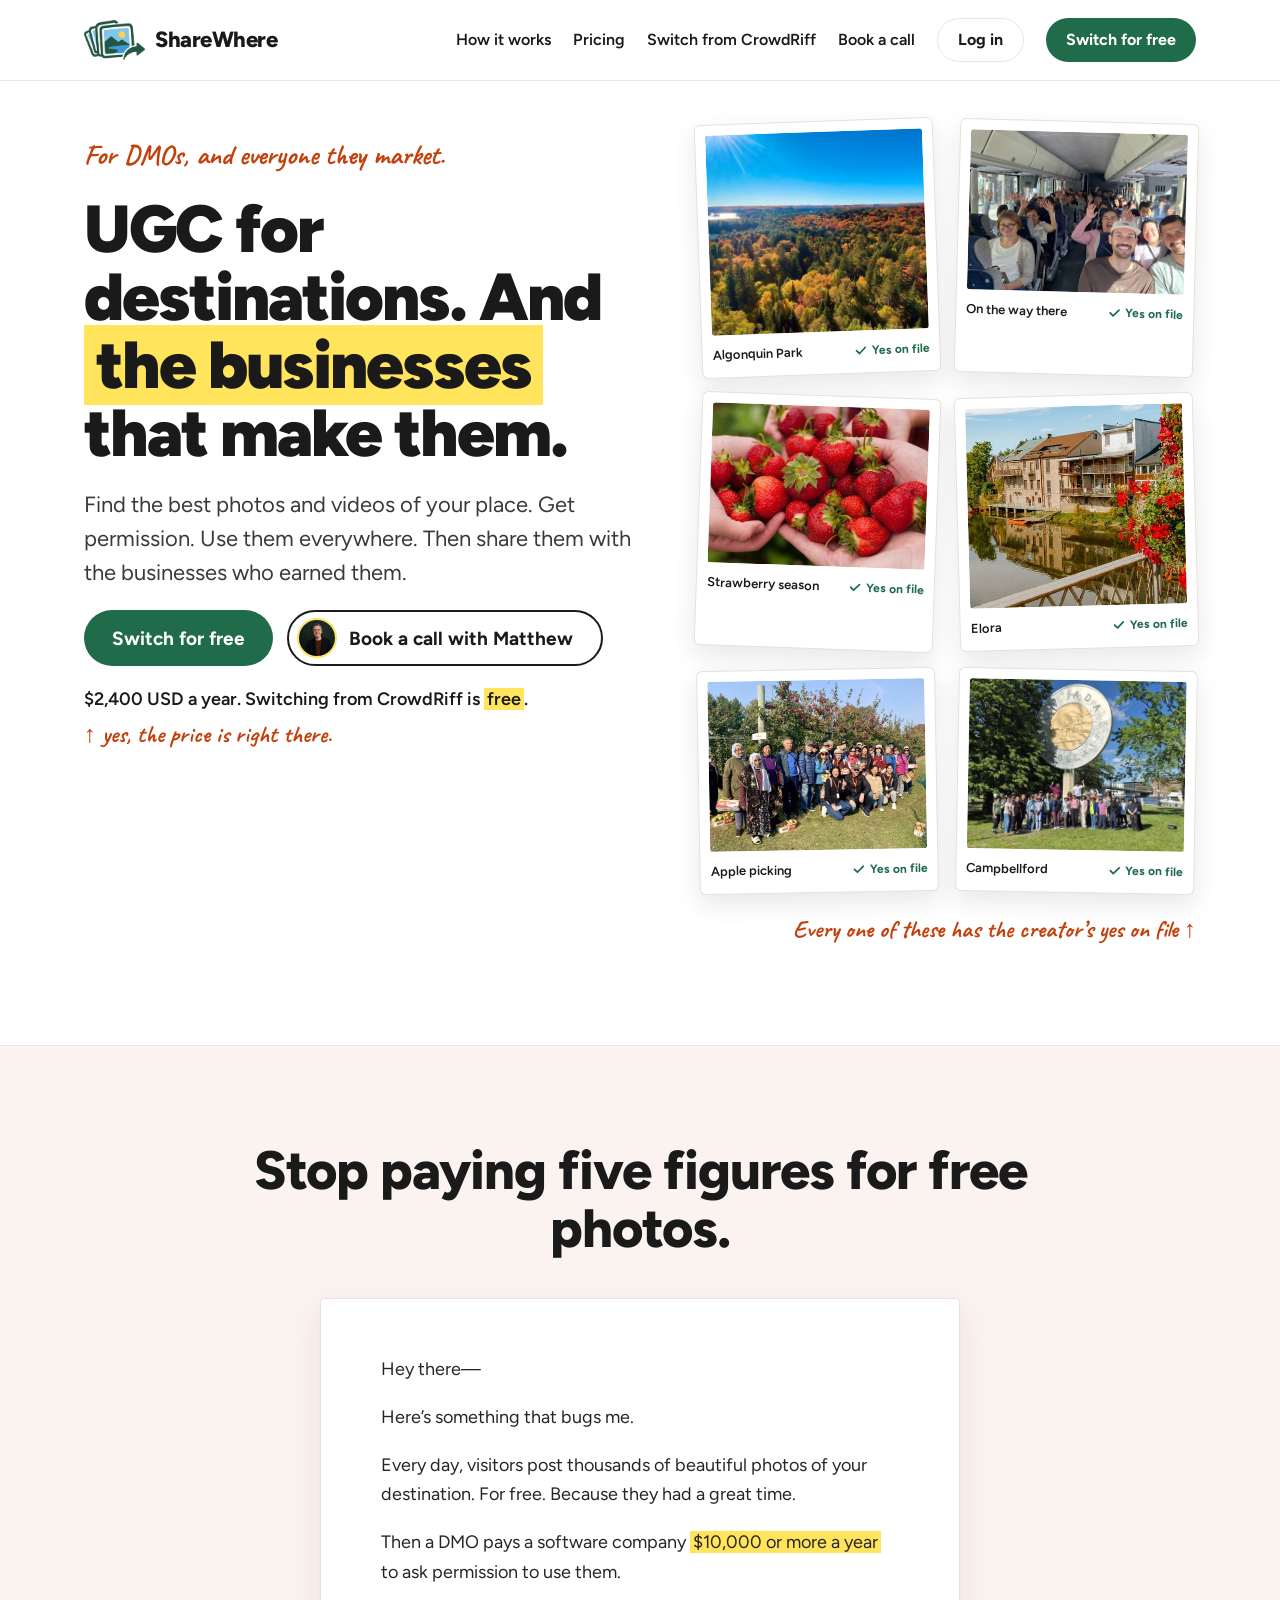
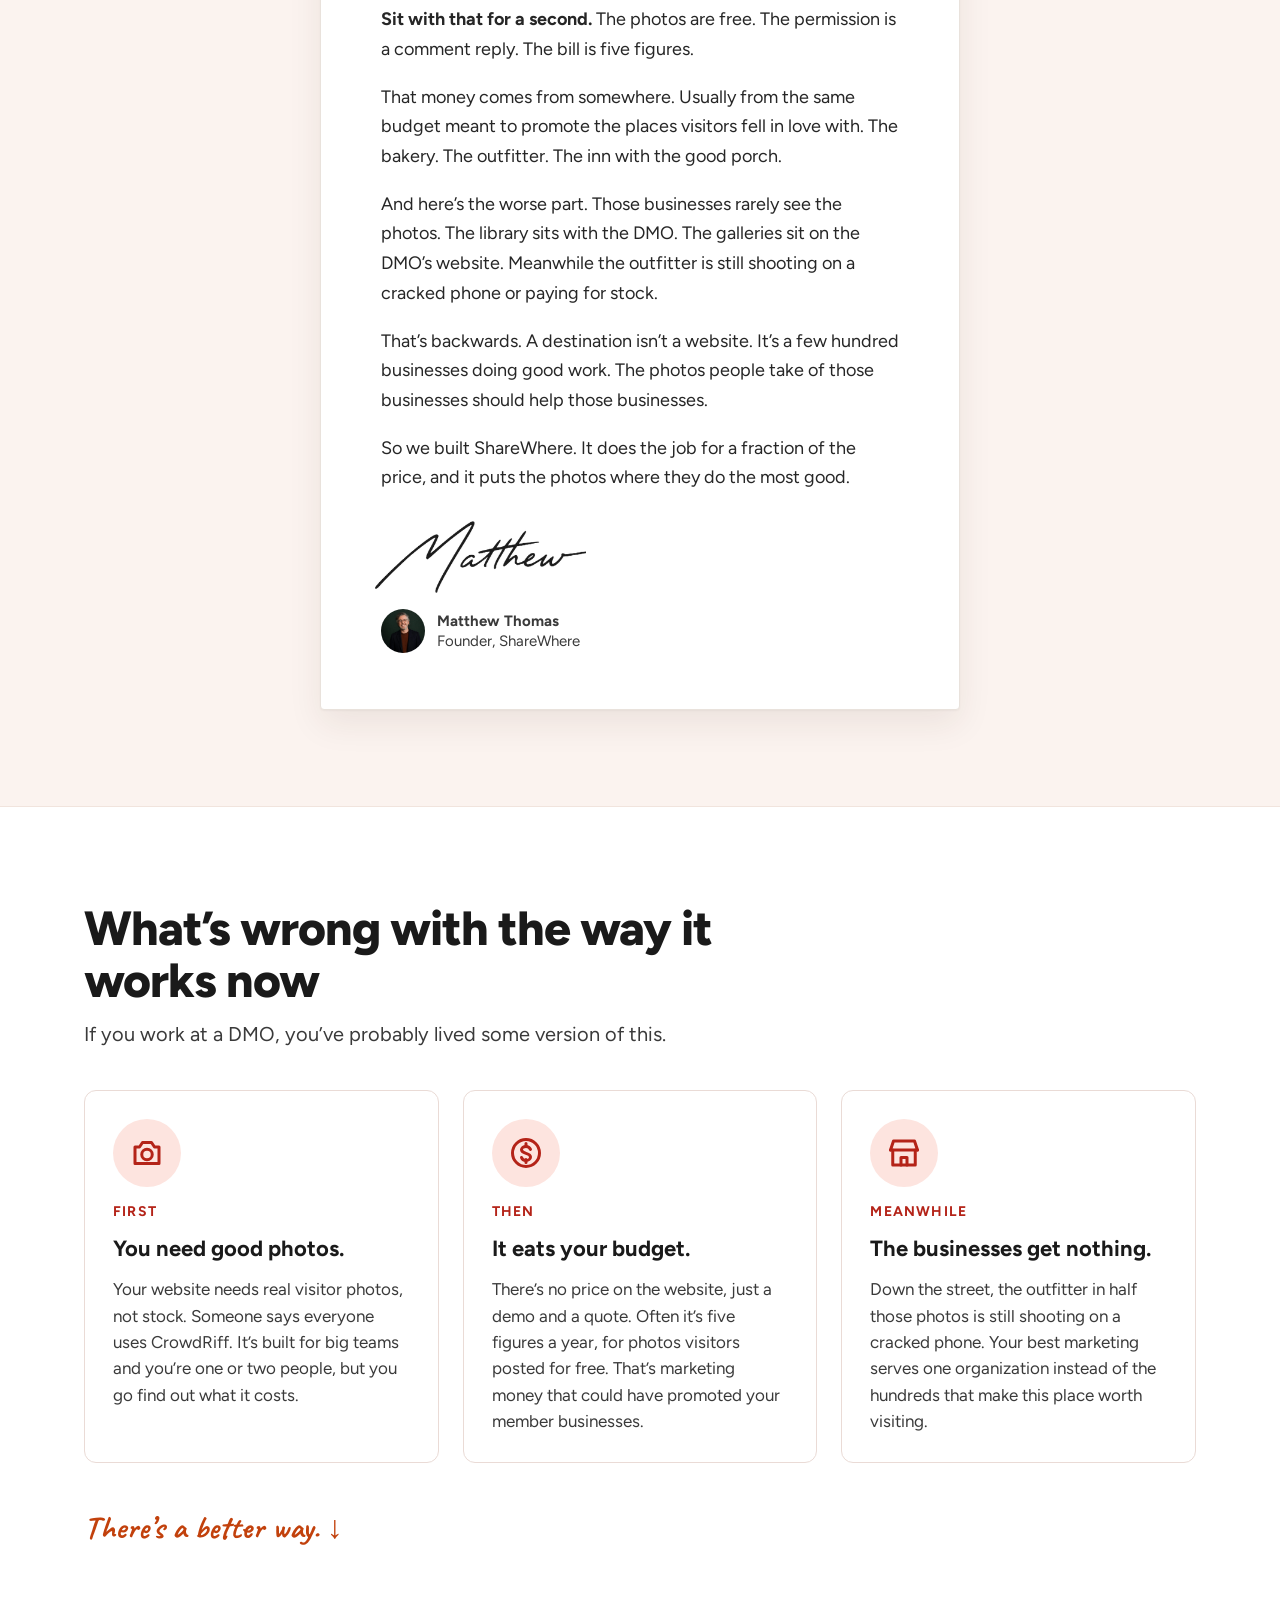
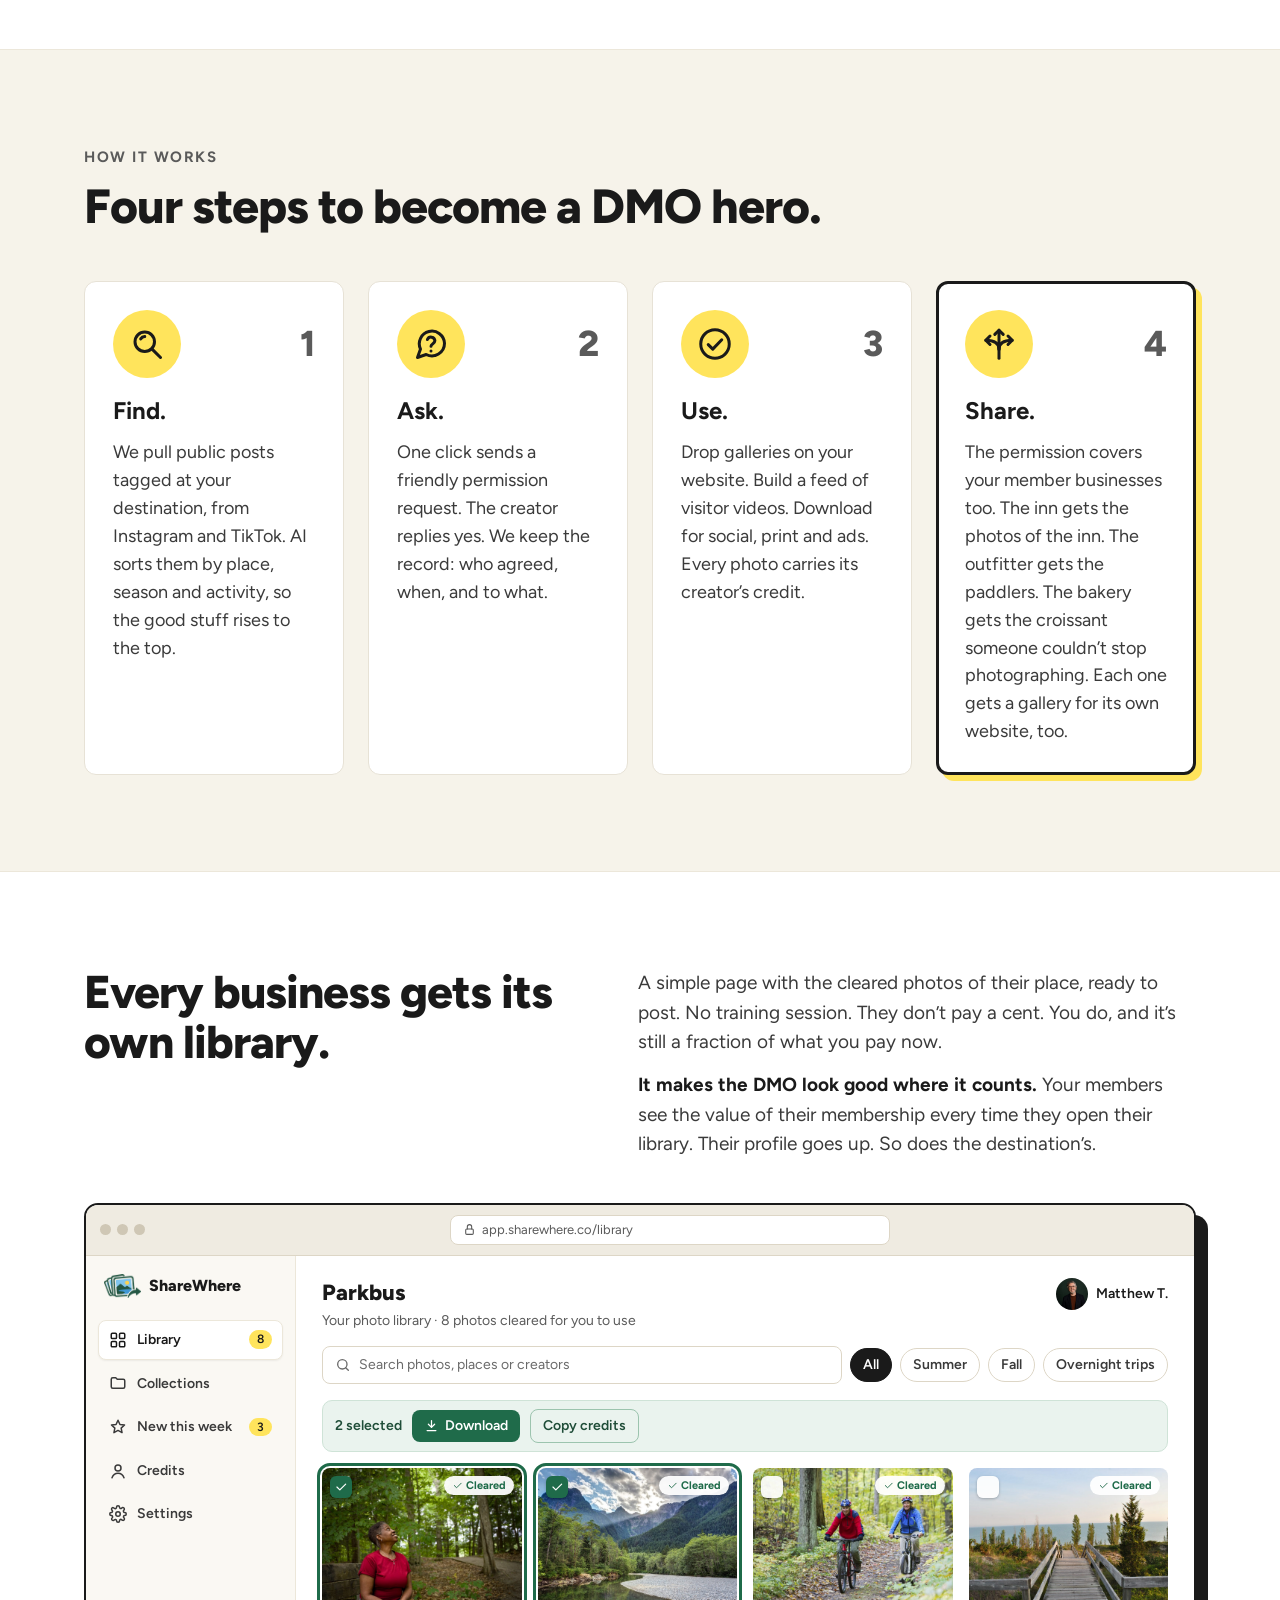
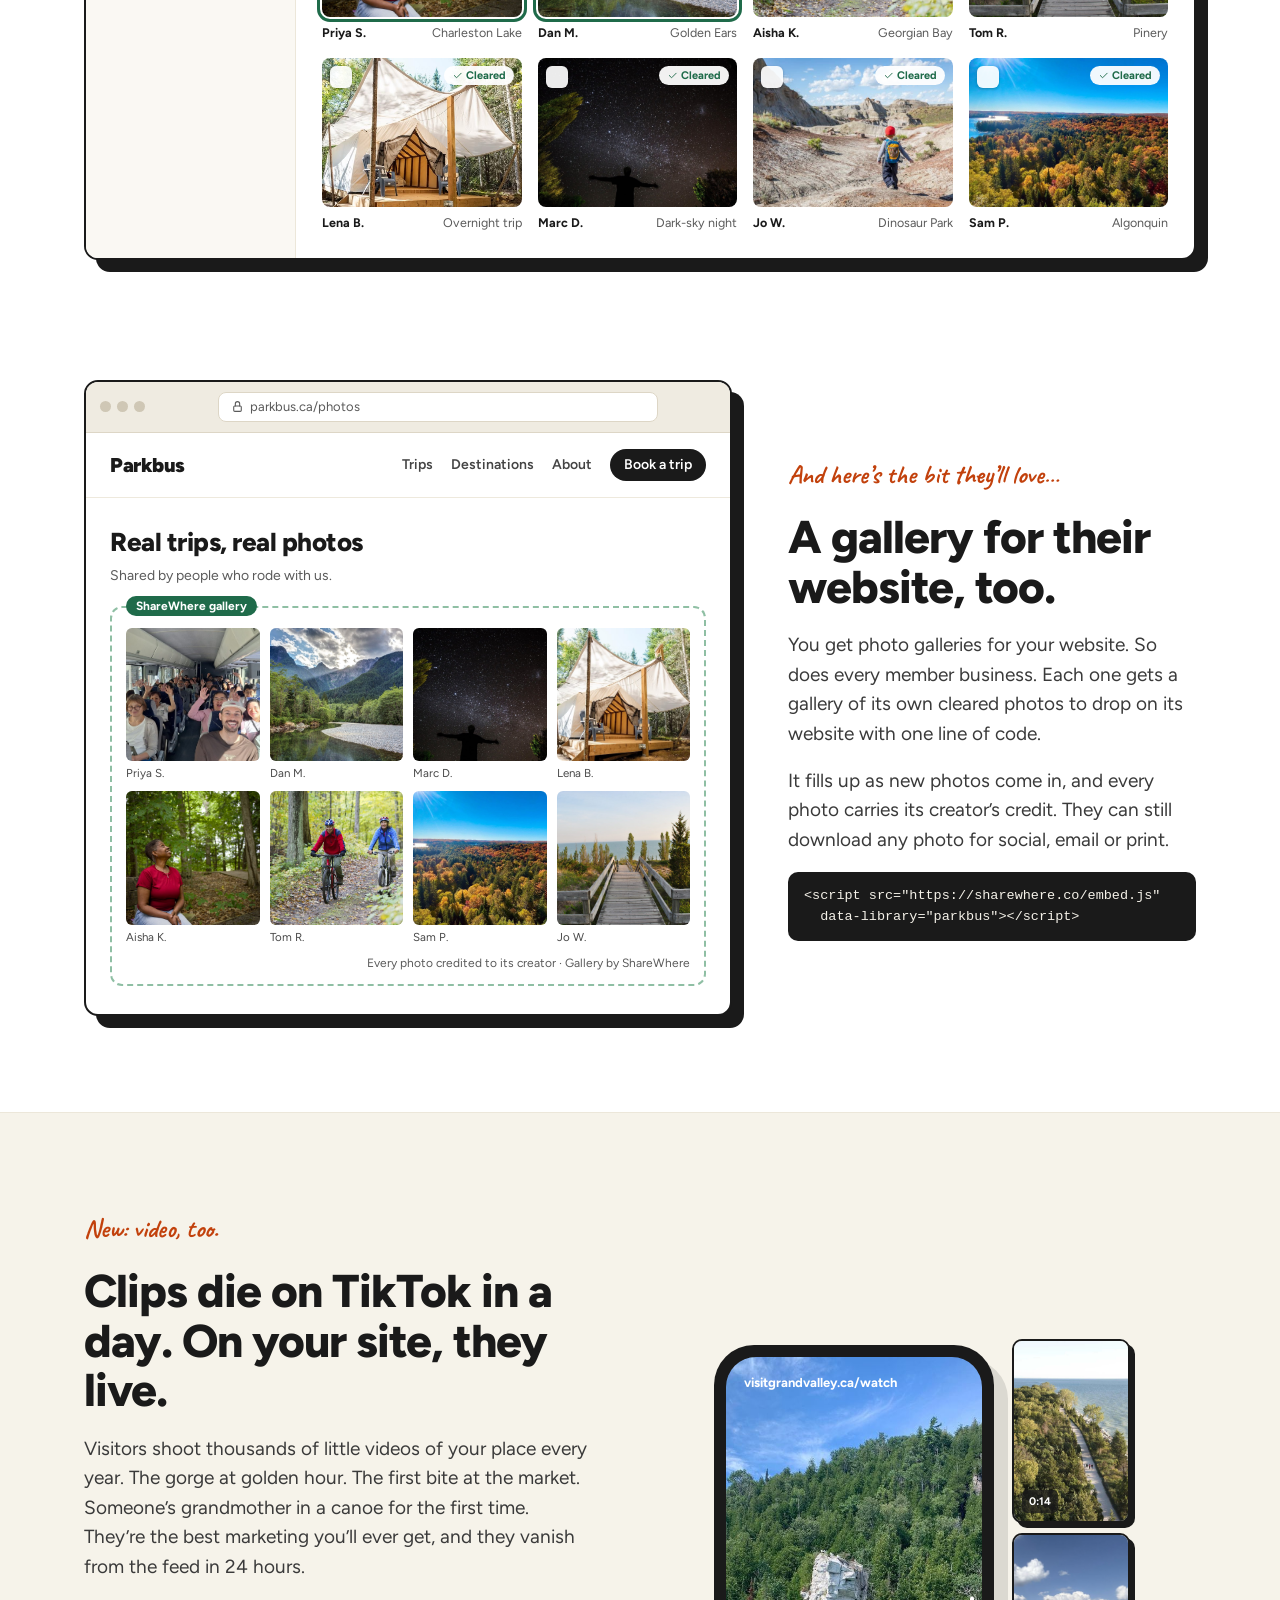
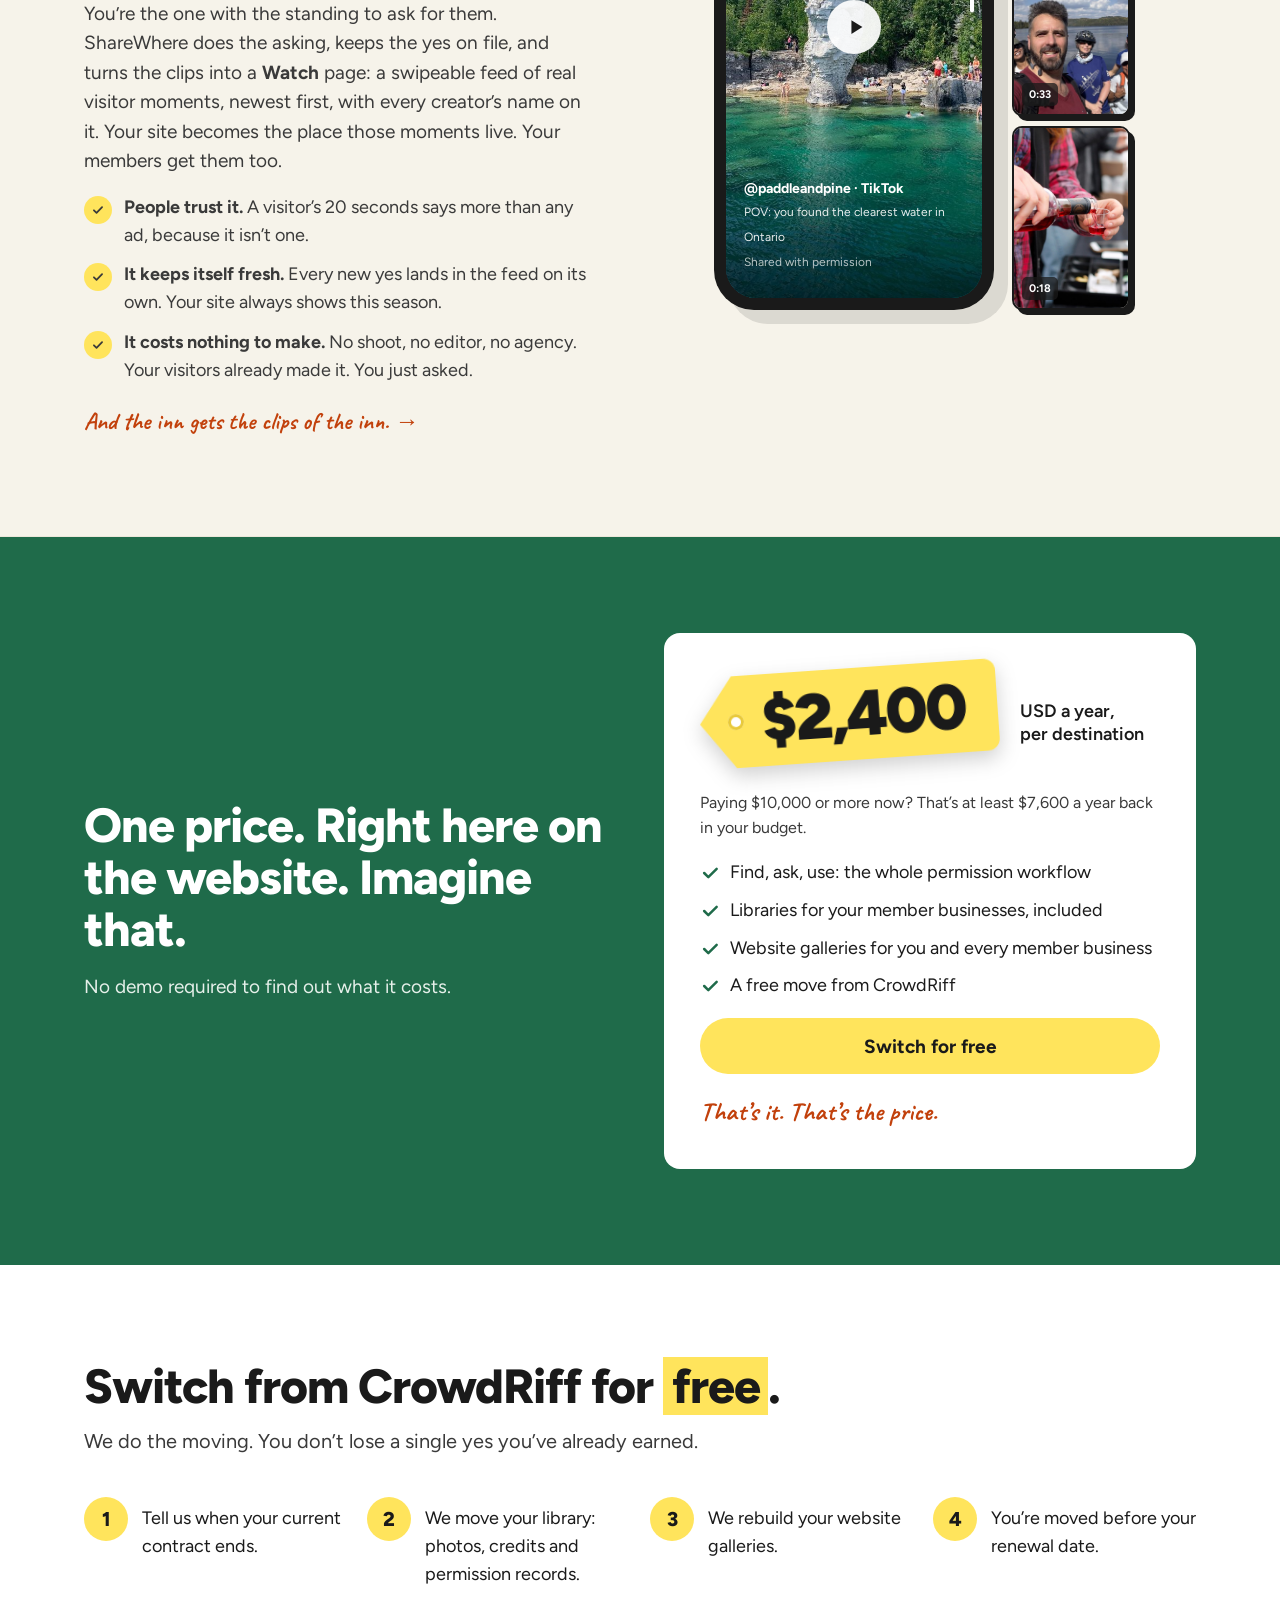
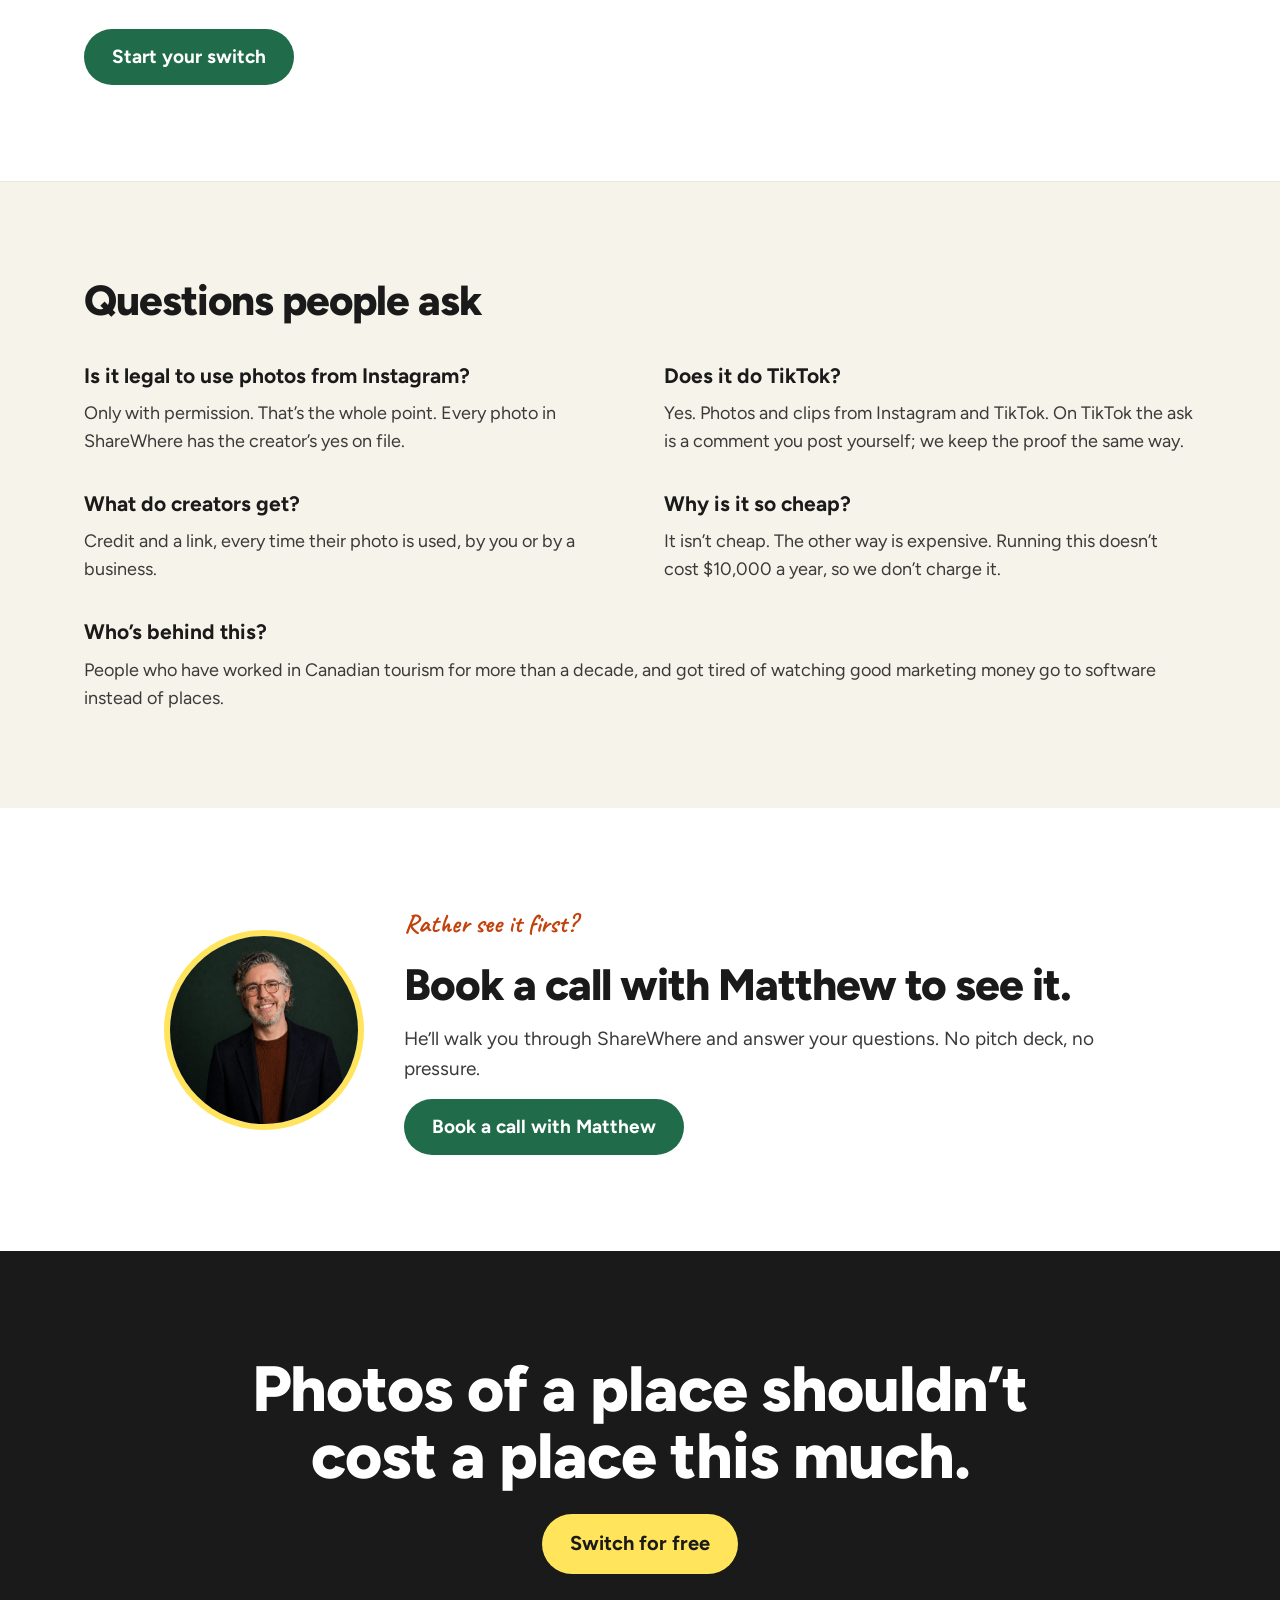
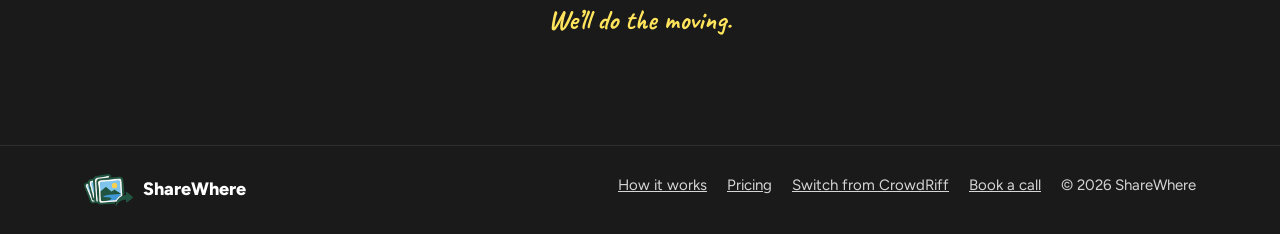
==== commit 53753c02: "Update index.htmlWarmer copy for the video section" ====
--- a/index.html
+++ b/index.html
@@ -181,6 +181,7 @@
 .checks svg{flex:none;margin-top:4px}
 
 
+
 /* watch */
 .watch{display:flex;flex-wrap:wrap;gap:56px;align-items:center}
 .watch-copy{flex:1 1 380px;min-width:0;display:flex;flex-direction:column;gap:18px}
@@ -463,15 +464,15 @@
   <div class="wrap pad watch">
     <div class="watch-copy">
       <p class="hand" style="font-size:26px">New: video, too.</p>
-      <h2 id="watchh" class="display" style="font-size:clamp(32px,4vw,46px)">Your website is the one place that doesn’t show what a trip there looks like.</h2>
-      <p style="margin:0;font-size:19px;color:var(--body)">Visitors post thousands of clips of your place every year. Each one lives on TikTok for a day and dies. Your site, meanwhile, has a photo of a lake and a “Plan your visit” button.</p>
-      <p style="margin:0;font-size:19px;color:var(--body)">ShareWhere asks for the clips the same way it asks for photos. Then it turns them into a <strong>Watch</strong> page: a swipeable feed of real visitor videos, newest first, with the creator’s name on every one. It lives on your site, and on any member’s site too.</p>
+      <h2 id="watchh" class="display" style="font-size:clamp(32px,4vw,46px)">Clips die on TikTok in a day. On your site, they live.</h2>
+      <p style="margin:0;font-size:19px;color:var(--body)">Visitors shoot thousands of little videos of your place every year. The gorge at golden hour. The first bite at the market. Someone’s grandmother in a canoe for the first time. They’re the best marketing you’ll ever get, and they vanish from the feed in 24 hours.</p>
+      <p style="margin:0;font-size:19px;color:var(--body)">You’re the one with the standing to ask for them. ShareWhere does the asking, keeps the yes on file, and turns the clips into a <strong>Watch</strong> page: a swipeable feed of real visitor moments, newest first, with every creator’s name on it. Your site becomes the place those moments live. Your members get them too.</p>
       <ul class="watch-points">
-        <li><span class="dot"><svg width="14" height="14" viewBox="0 0 24 24" fill="none" stroke="currentColor" stroke-width="3" stroke-linecap="round" stroke-linejoin="round" aria-hidden="true"><path d="M5 12.5l4.5 4.5L19 7"/></svg></span><span><strong>People trust it.</strong> A visitor’s shaky 20 seconds beats your drone reel. Everyone can tell which one is an ad.</span></li>
-        <li><span class="dot"><svg width="14" height="14" viewBox="0 0 24 24" fill="none" stroke="currentColor" stroke-width="3" stroke-linecap="round" stroke-linejoin="round" aria-hidden="true"><path d="M5 12.5l4.5 4.5L19 7"/></svg></span><span><strong>It keeps itself fresh.</strong> New yeses land in the feed on their own. Your site stops looking like last summer.</span></li>
-        <li><span class="dot"><svg width="14" height="14" viewBox="0 0 24 24" fill="none" stroke="currentColor" stroke-width="3" stroke-linecap="round" stroke-linejoin="round" aria-hidden="true"><path d="M5 12.5l4.5 4.5L19 7"/></svg></span><span><strong>It costs you nothing to make.</strong> No shoot, no editor, no agency. Just the ask.</span></li>
+        <li><span class="dot"><svg width="14" height="14" viewBox="0 0 24 24" fill="none" stroke="currentColor" stroke-width="3" stroke-linecap="round" stroke-linejoin="round" aria-hidden="true"><path d="M5 12.5l4.5 4.5L19 7"/></svg></span><span><strong>People trust it.</strong> A visitor’s 20 seconds says more than any ad, because it isn’t one.</span></li>
+        <li><span class="dot"><svg width="14" height="14" viewBox="0 0 24 24" fill="none" stroke="currentColor" stroke-width="3" stroke-linecap="round" stroke-linejoin="round" aria-hidden="true"><path d="M5 12.5l4.5 4.5L19 7"/></svg></span><span><strong>It keeps itself fresh.</strong> Every new yes lands in the feed on its own. Your site always shows this season.</span></li>
+        <li><span class="dot"><svg width="14" height="14" viewBox="0 0 24 24" fill="none" stroke="currentColor" stroke-width="3" stroke-linecap="round" stroke-linejoin="round" aria-hidden="true"><path d="M5 12.5l4.5 4.5L19 7"/></svg></span><span><strong>It costs nothing to make.</strong> No shoot, no editor, no agency. Your visitors already made it. You just asked.</span></li>
       </ul>
-      <p class="hand" style="font-size:24px">The inn gets the clips of the inn, too. ↓</p>
+      <p class="hand" style="font-size:24px">And the inn gets the clips of the inn. →</p>
     </div>
     <div class="watch-stage" role="img" aria-label="A phone showing a swipeable feed of visitor videos on a destination’s website, with more clips stacked beside it">
       <div class="phone"><div class="scr">
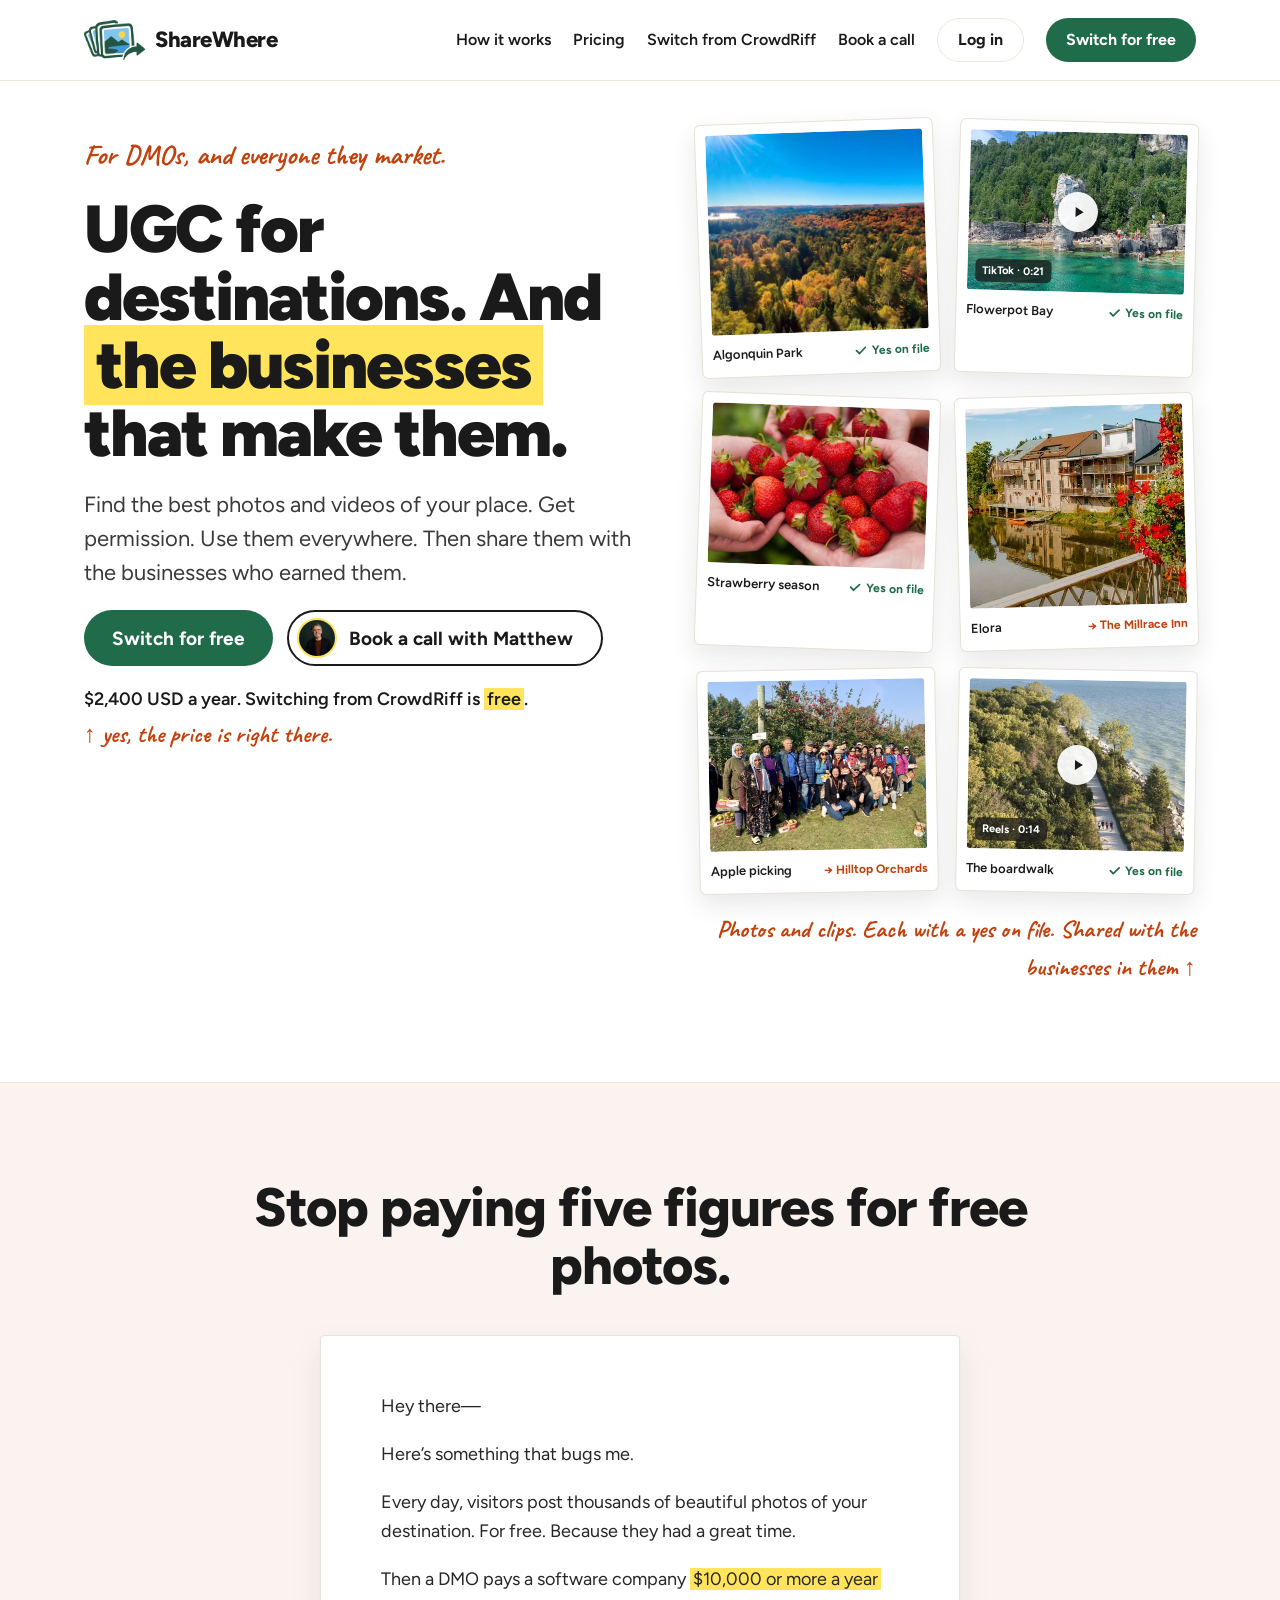
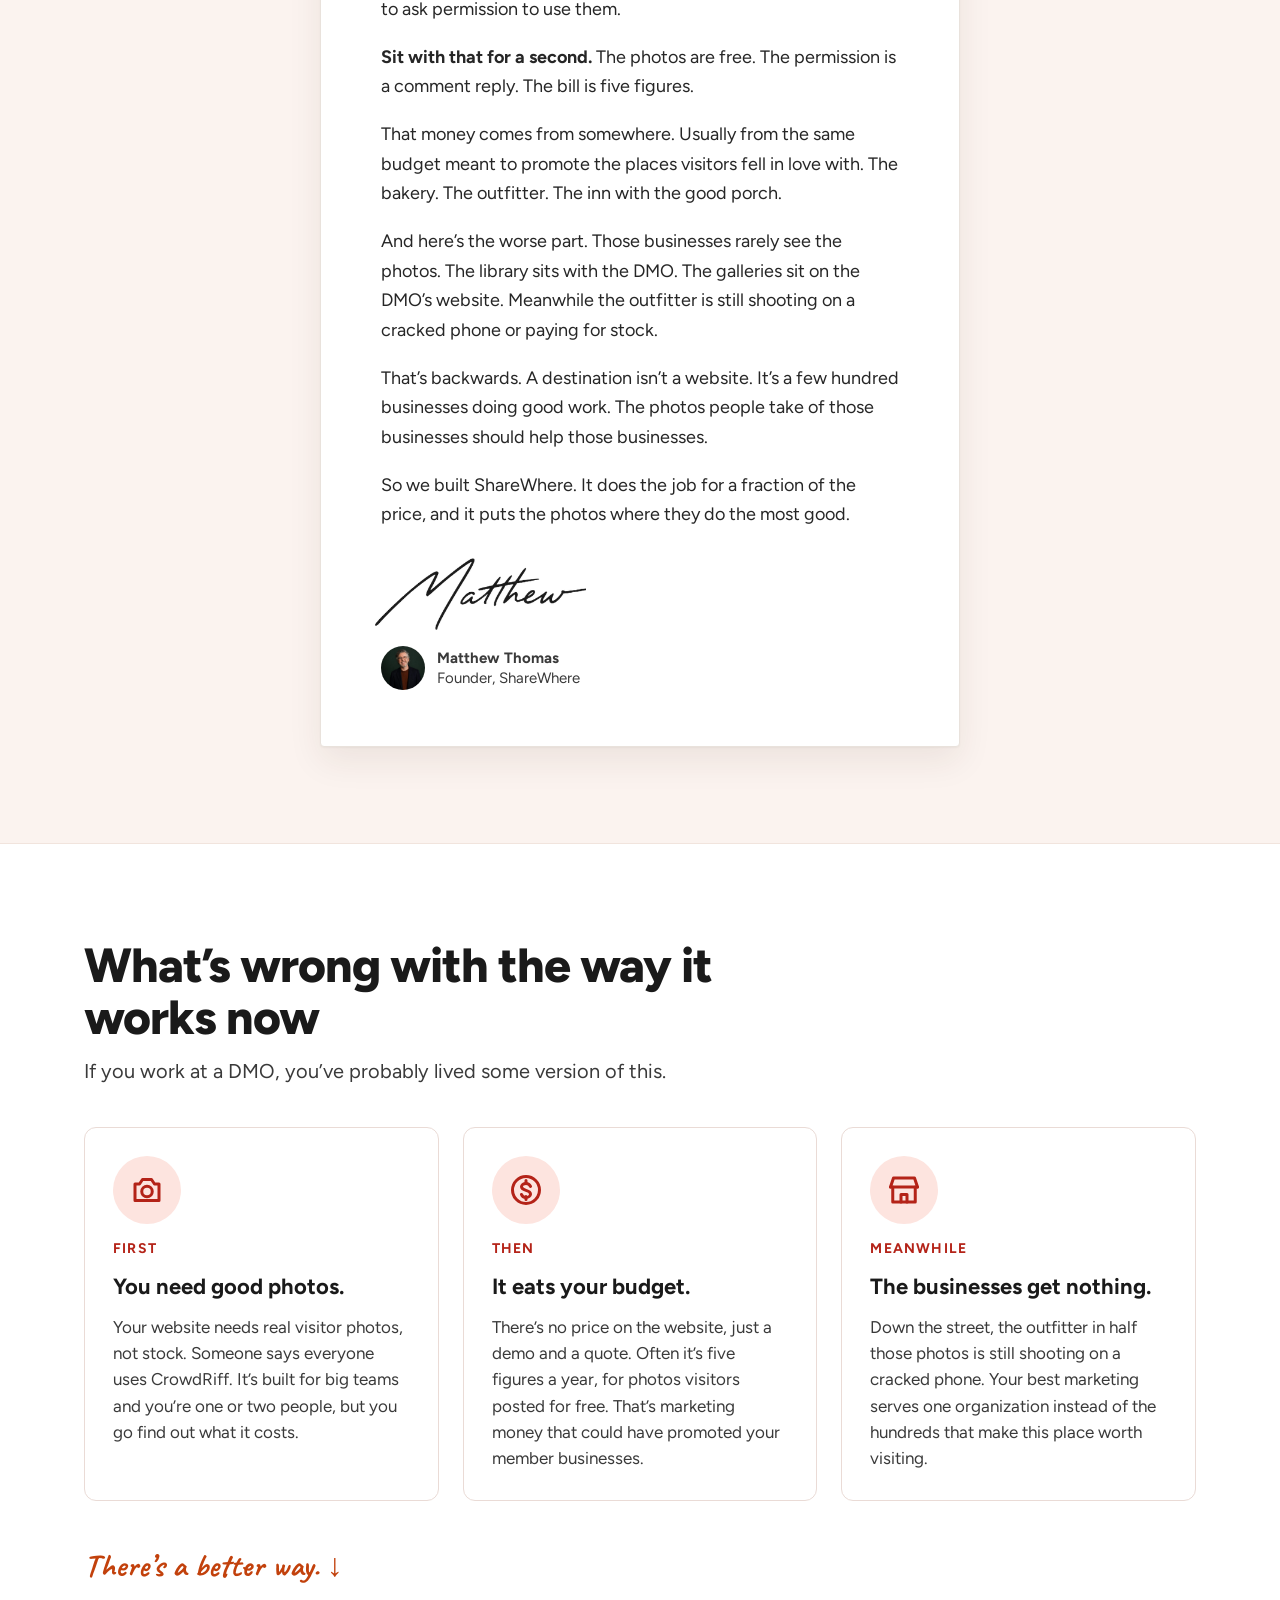
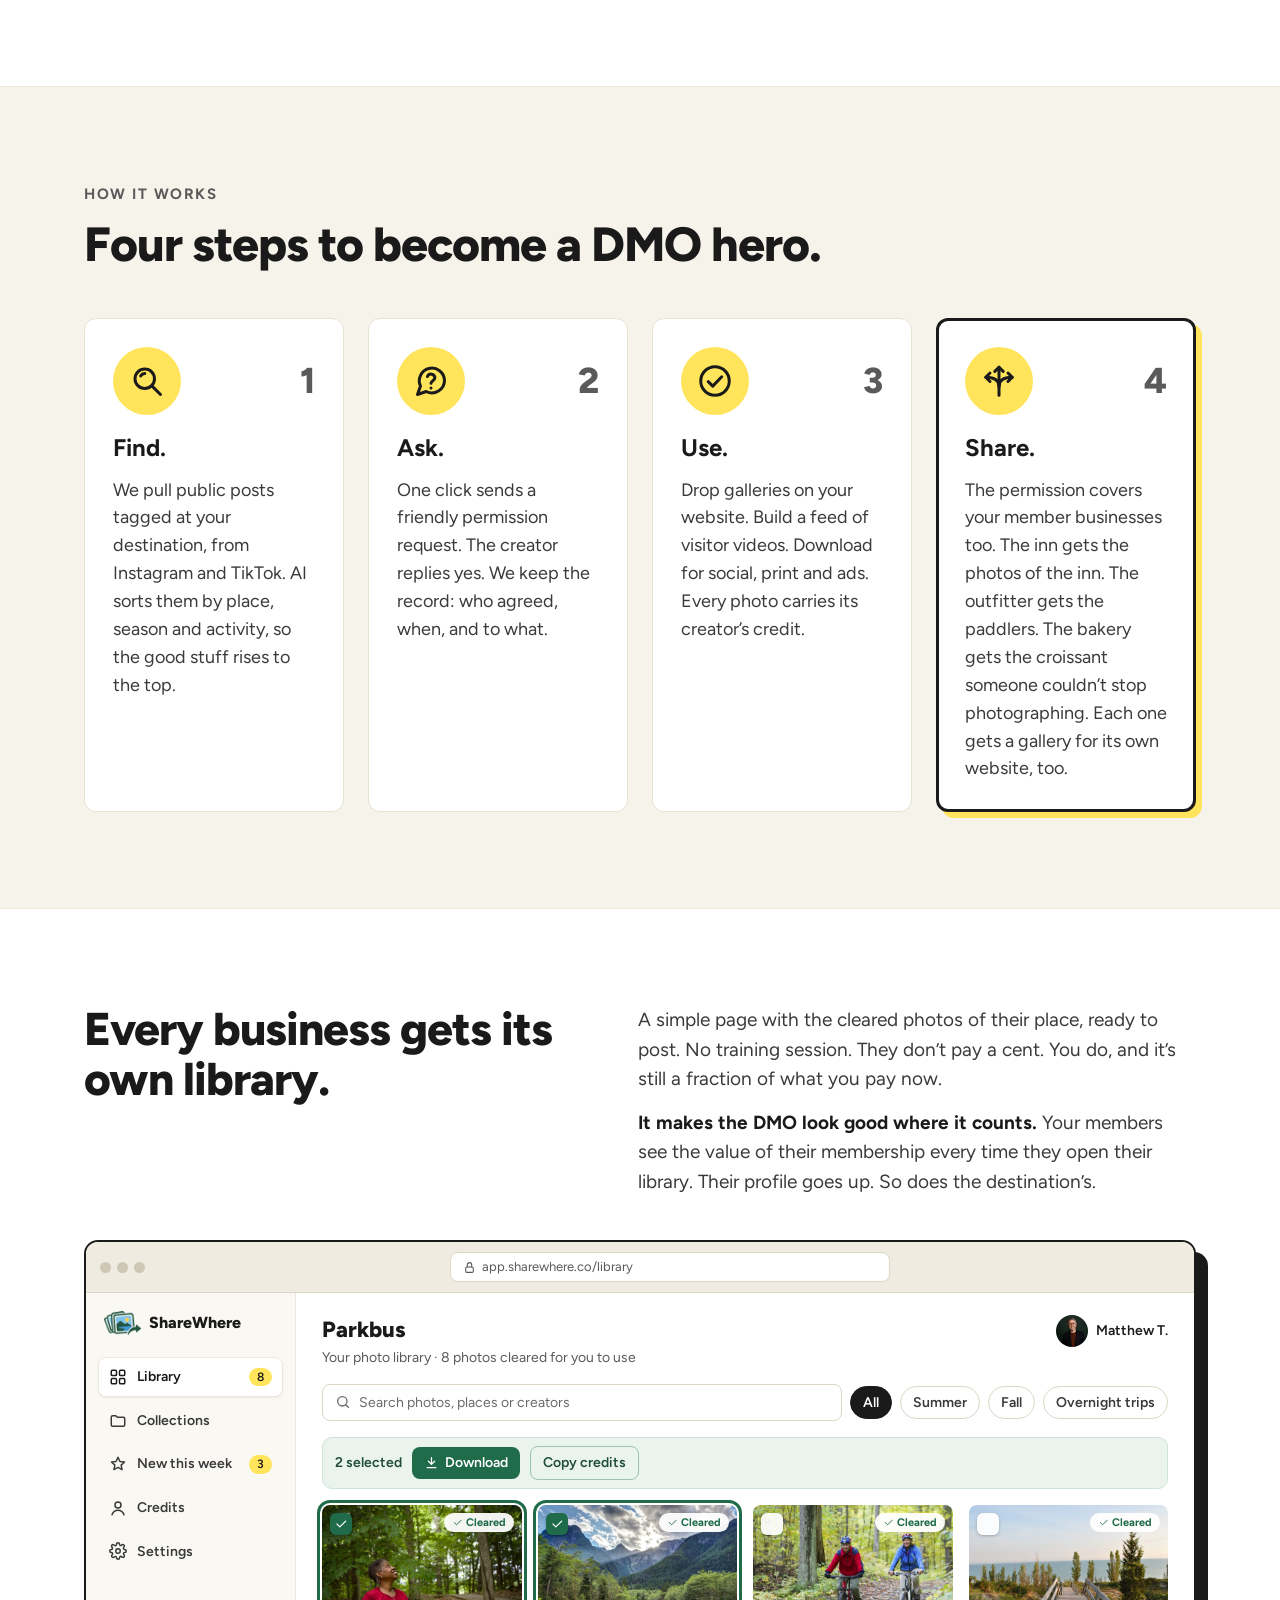
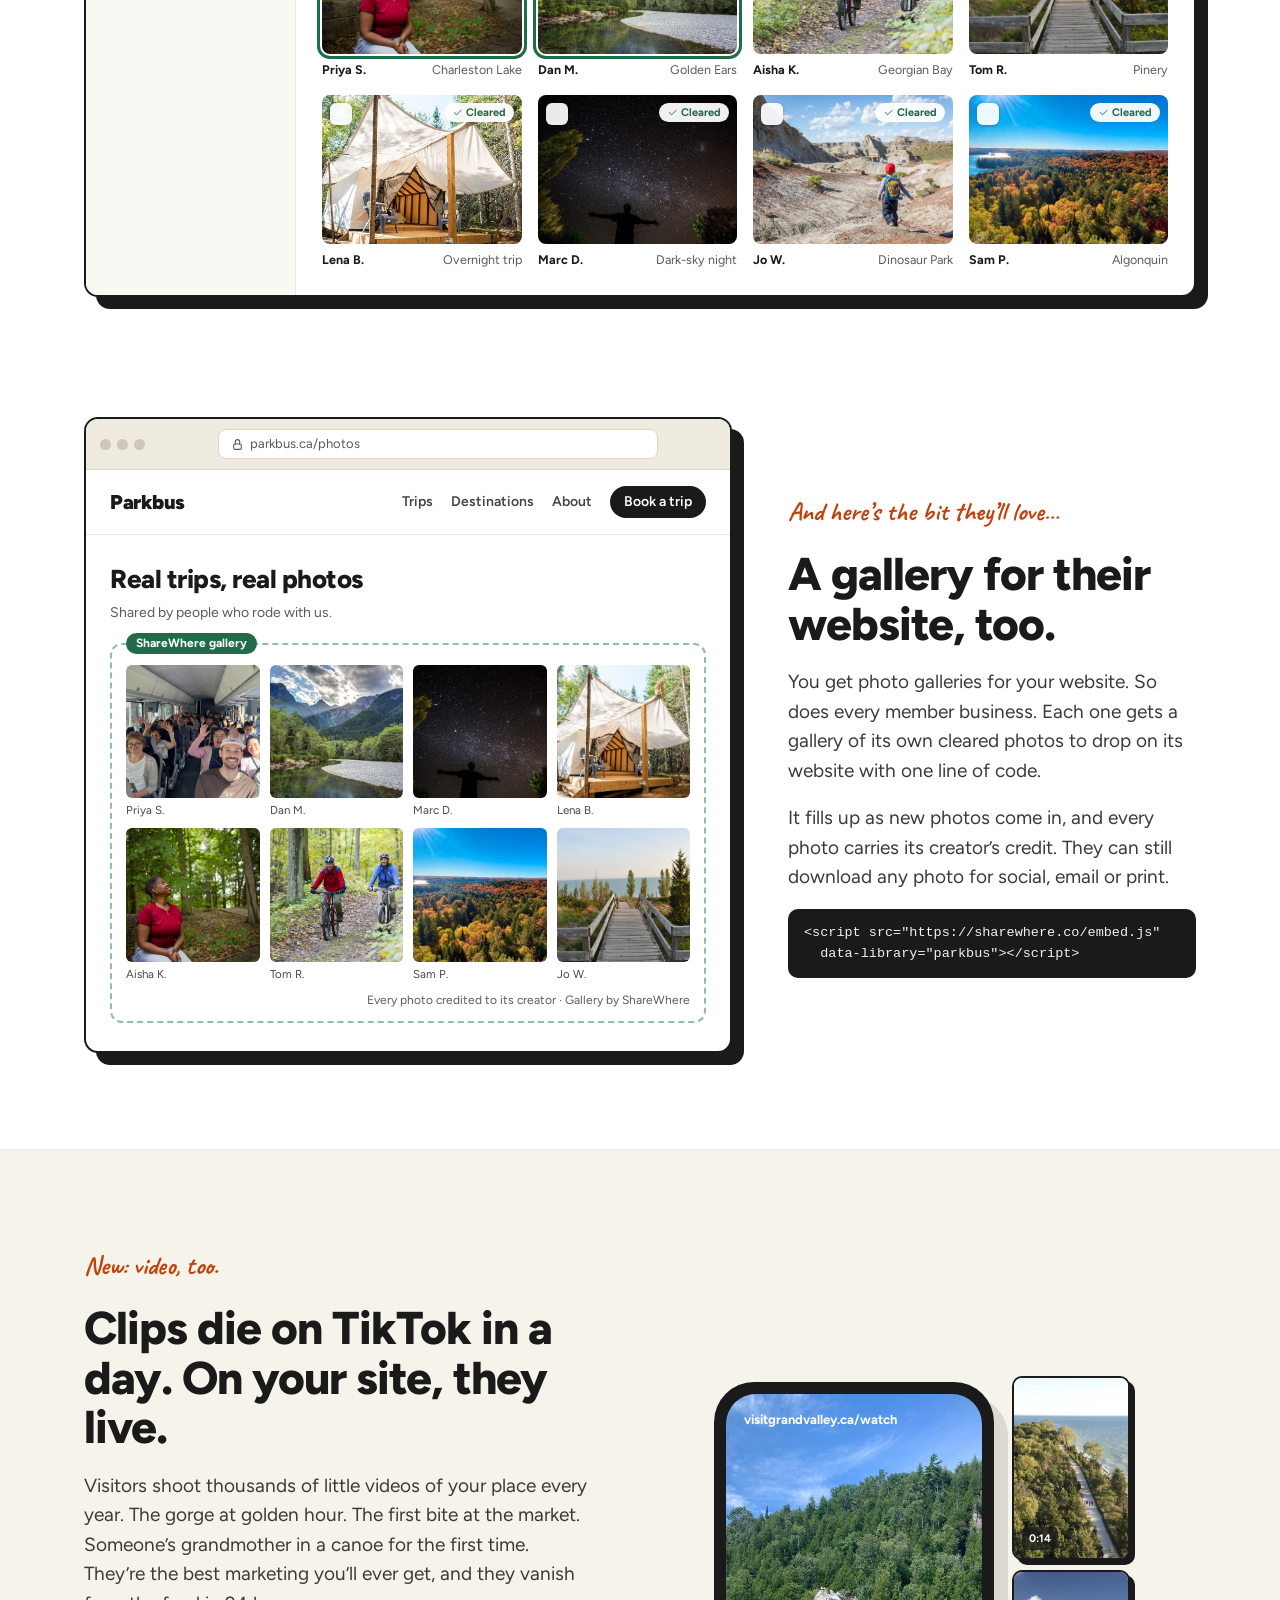
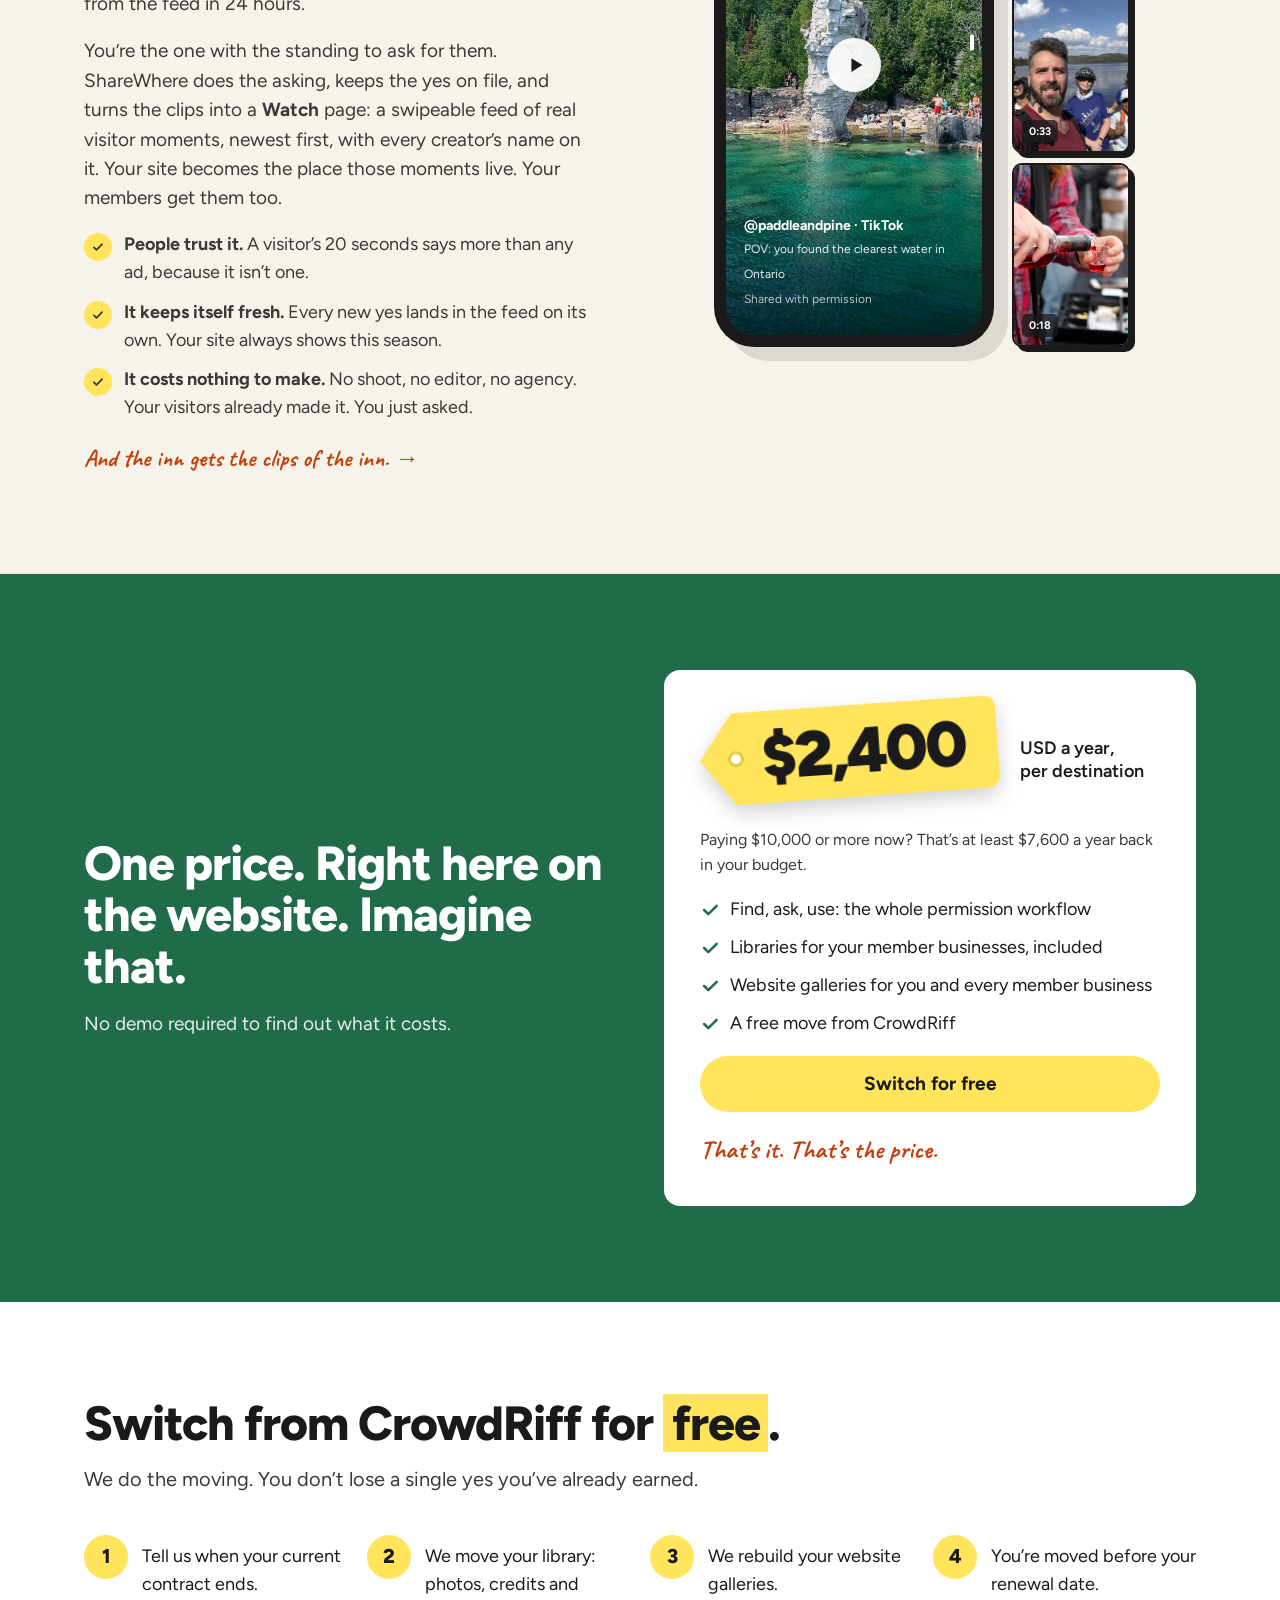
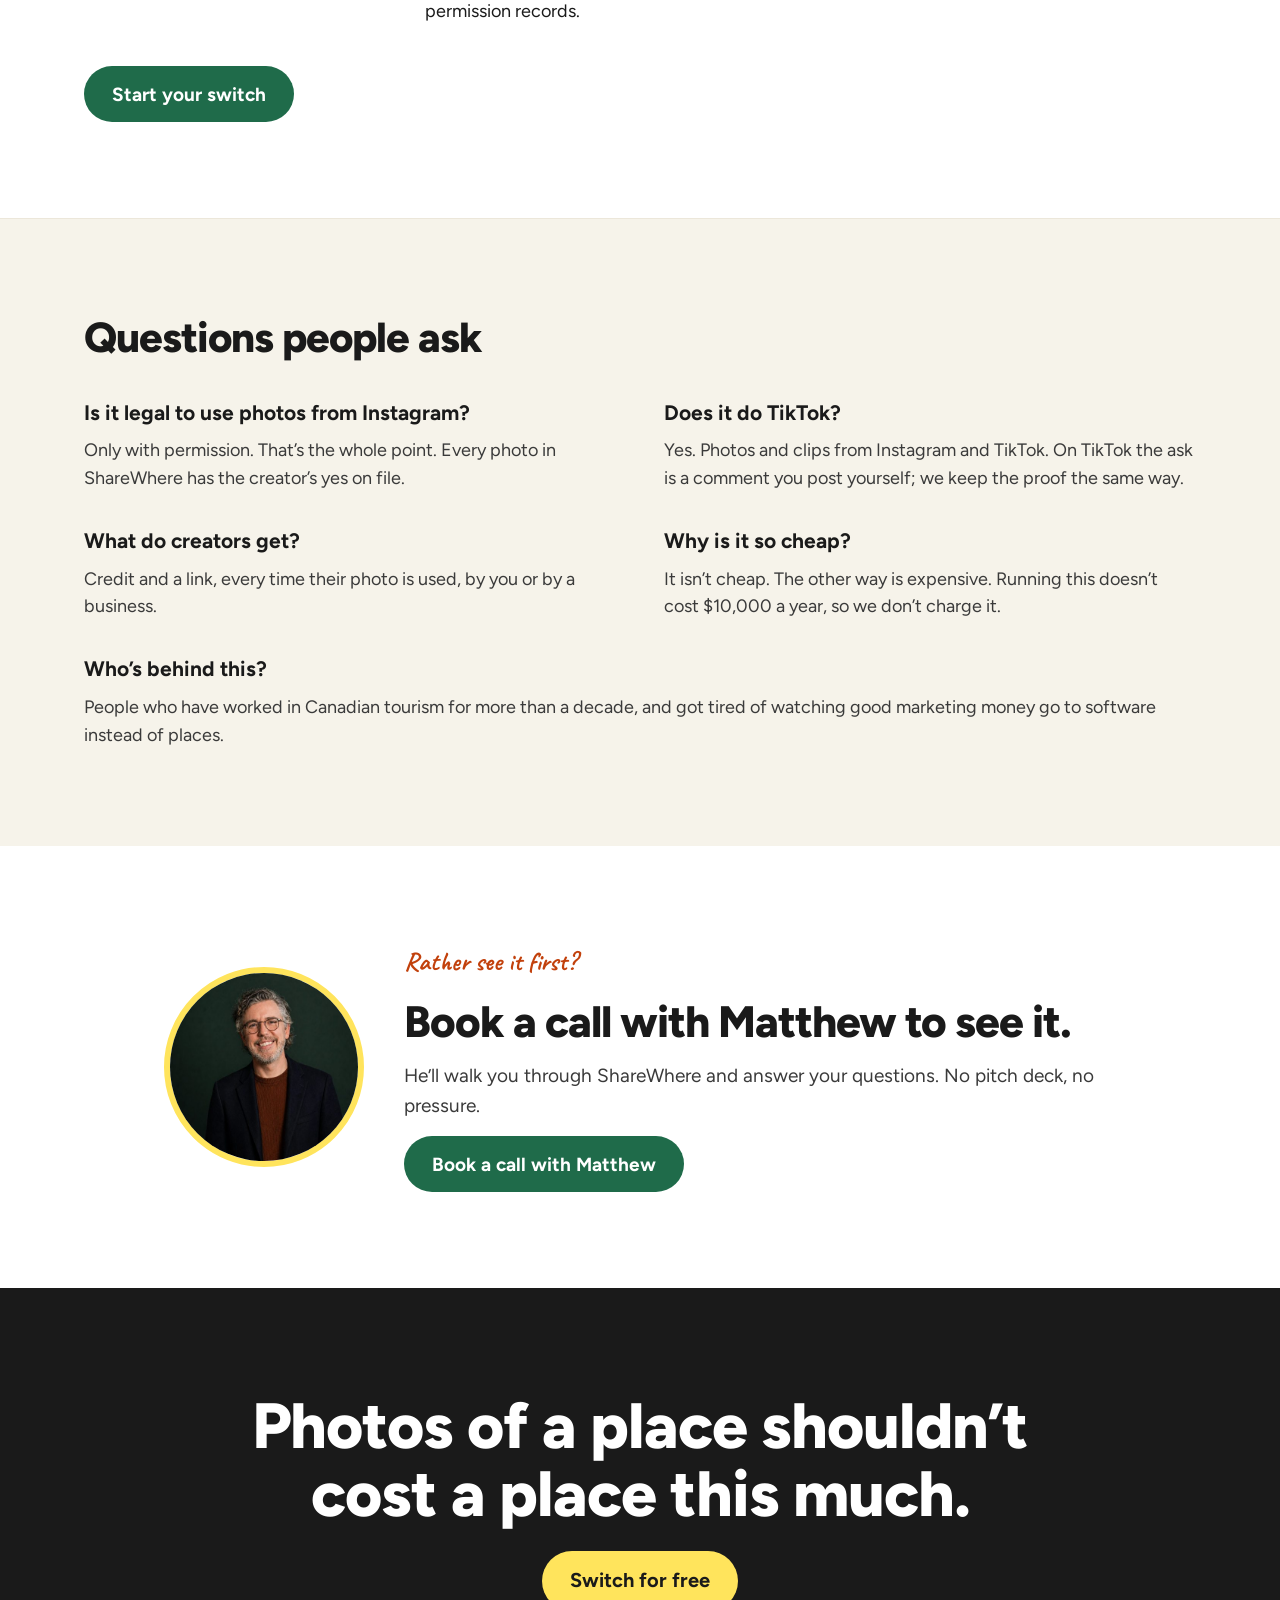
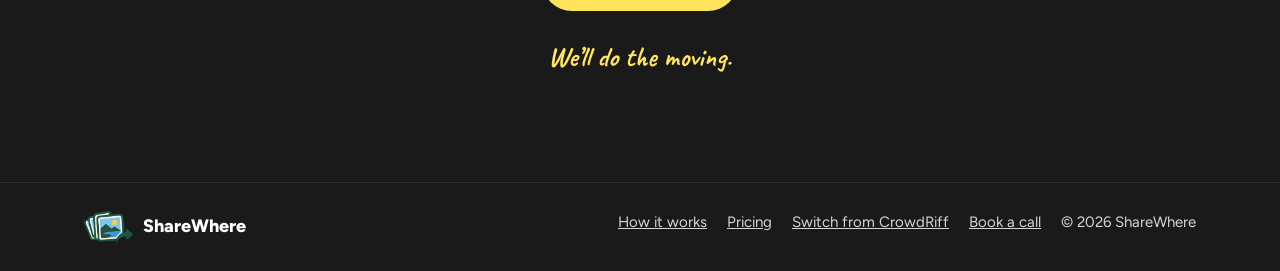
==== commit 7bde3bcc: "Update index.htmlHero shows photos, clips and member sharing" ====
--- a/index.html
+++ b/index.html
@@ -56,9 +56,13 @@
 .collage{flex:1 1 420px;min-width:0}
 .grid2{display:grid;grid-template-columns:repeat(2,minmax(0,1fr));gap:20px}
 .polaroid{margin:0;background:#fff;padding:10px 10px 12px;border:1px solid #E7E2D6;border-radius:6px;box-shadow:0 10px 24px rgba(26,26,26,.10);display:flex;flex-direction:column;gap:10px}
-.polaroid img{width:100%;object-fit:cover;border-radius:3px}
+.polaroid img{width:100%;object-fit:cover;border-radius:3px;display:block}
 .polaroid figcaption,.cap{display:flex;justify-content:space-between;align-items:center;gap:8px;font-size:13px;font-weight:600}
 .ok{display:inline-flex;align-items:center;gap:4px;color:var(--green);font-weight:700;font-size:12px;white-space:nowrap}
+.to{display:inline-flex;align-items:center;gap:4px;color:var(--note);font-weight:700;font-size:12px;white-space:nowrap}
+.pv{position:relative}
+.pv .play{position:absolute;left:50%;top:50%;transform:translate(-50%,-50%);width:40px;height:40px;border-radius:999px;background:rgba(255,255,255,.92);display:flex;align-items:center;justify-content:center;padding-left:3px;box-sizing:border-box;box-shadow:0 2px 8px rgba(0,0,0,.25)}
+.pv .len{position:absolute;left:8px;bottom:8px;padding:3px 7px;border-radius:5px;background:rgba(26,26,26,.75);color:#fff;font-size:11px;font-weight:700}
 
 /* essay */
 .essay{max-width:720px;margin:0 auto;padding:96px 24px;display:flex;flex-direction:column;gap:22px;font-size:21px;line-height:1.6}
@@ -338,13 +342,13 @@
   <div class="collage">
     <div class="grid2">
       <figure class="polaroid" style="transform:rotate(-2deg)"><img src="images/algonquin.jpg" alt="Fall colours in Algonquin Park" style="height:200px"><figcaption>Algonquin Park<span class="ok"><svg width="14" height="14" viewBox="0 0 24 24" aria-hidden="true" fill="none" stroke="currentColor" stroke-width="3" stroke-linecap="round" stroke-linejoin="round"><path d="M5 12l5 5L20 7"/></svg>Yes on file</span></figcaption></figure>
-      <figure class="polaroid" style="transform:rotate(1.5deg)"><img src="images/on-the-bus.jpg" alt="Passengers on the way to the park" style="height:160px"><figcaption>On the way there<span class="ok"><svg width="14" height="14" viewBox="0 0 24 24" aria-hidden="true" fill="none" stroke="currentColor" stroke-width="3" stroke-linecap="round" stroke-linejoin="round"><path d="M5 12l5 5L20 7"/></svg>Yes on file</span></figcaption></figure>
+      <figure class="polaroid" style="transform:rotate(1.5deg)"><div class="pv"><img src="app/images/flowerpot.jpg" alt="A visitor video of paddling past a sea stack" style="height:160px"><span class="play" aria-hidden="true"><svg width="16" height="16" viewBox="0 0 24 24" fill="#1A1A1A"><path d="M7 4.5v15l12-7.5z"/></svg></span><span class="len">TikTok · 0:21</span></div><figcaption>Flowerpot Bay<span class="ok"><svg width="14" height="14" viewBox="0 0 24 24" aria-hidden="true" fill="none" stroke="currentColor" stroke-width="3" stroke-linecap="round" stroke-linejoin="round"><path d="M5 12l5 5L20 7"/></svg>Yes on file</span></figcaption></figure>
       <figure class="polaroid" style="transform:rotate(2deg)"><img src="images/strawberries.jpg" alt="A handful of fresh strawberries" style="height:160px"><figcaption>Strawberry season<span class="ok"><svg width="14" height="14" viewBox="0 0 24 24" aria-hidden="true" fill="none" stroke="currentColor" stroke-width="3" stroke-linecap="round" stroke-linejoin="round"><path d="M5 12l5 5L20 7"/></svg>Yes on file</span></figcaption></figure>
-      <figure class="polaroid" style="transform:rotate(-1.5deg)"><img src="images/elora.jpg" alt="Riverside buildings in Elora" style="height:200px"><figcaption>Elora<span class="ok"><svg width="14" height="14" viewBox="0 0 24 24" aria-hidden="true" fill="none" stroke="currentColor" stroke-width="3" stroke-linecap="round" stroke-linejoin="round"><path d="M5 12l5 5L20 7"/></svg>Yes on file</span></figcaption></figure>
-      <figure class="polaroid" style="transform:rotate(-1deg)"><img src="images/apple-picking.jpg" alt="A Parkbus group apple picking at an orchard" style="height:170px"><figcaption>Apple picking<span class="ok"><svg width="14" height="14" viewBox="0 0 24 24" aria-hidden="true" fill="none" stroke="currentColor" stroke-width="3" stroke-linecap="round" stroke-linejoin="round"><path d="M5 12l5 5L20 7"/></svg>Yes on file</span></figcaption></figure>
-      <figure class="polaroid" style="transform:rotate(1deg)"><img src="images/campbellford.jpg" alt="A Parkbus group at the Big Twoonie in Campbellford" style="height:170px"><figcaption>Campbellford<span class="ok"><svg width="14" height="14" viewBox="0 0 24 24" aria-hidden="true" fill="none" stroke="currentColor" stroke-width="3" stroke-linecap="round" stroke-linejoin="round"><path d="M5 12l5 5L20 7"/></svg>Yes on file</span></figcaption></figure>
-    </div>
-    <p class="hand" style="font-size:24px;text-align:right;margin-top:18px">Every one of these has the creator’s yes on file ↑</p>
+      <figure class="polaroid" style="transform:rotate(-1.5deg)"><img src="images/elora.jpg" alt="Riverside buildings in Elora" style="height:200px"><figcaption>Elora<span class="to">→ The Millrace Inn</span></figcaption></figure>
+      <figure class="polaroid" style="transform:rotate(-1deg)"><img src="images/apple-picking.jpg" alt="A Parkbus group apple picking at an orchard" style="height:170px"><figcaption>Apple picking<span class="to">→ Hilltop Orchards</span></figcaption></figure>
+      <figure class="polaroid" style="transform:rotate(1deg)"><div class="pv"><img src="app/images/boardwalk.jpg" alt="A visitor video flying over a lakeside boardwalk" style="height:170px"><span class="play" aria-hidden="true"><svg width="16" height="16" viewBox="0 0 24 24" fill="#1A1A1A"><path d="M7 4.5v15l12-7.5z"/></svg></span><span class="len">Reels · 0:14</span></div><figcaption>The boardwalk<span class="ok"><svg width="14" height="14" viewBox="0 0 24 24" aria-hidden="true" fill="none" stroke="currentColor" stroke-width="3" stroke-linecap="round" stroke-linejoin="round"><path d="M5 12l5 5L20 7"/></svg>Yes on file</span></figcaption></figure>
+    </div>
+    <p class="hand" style="font-size:24px;text-align:right;margin-top:18px">Photos and clips. Each with a yes on file. Shared with the businesses in them ↑</p>
   </div>
 </section>
 
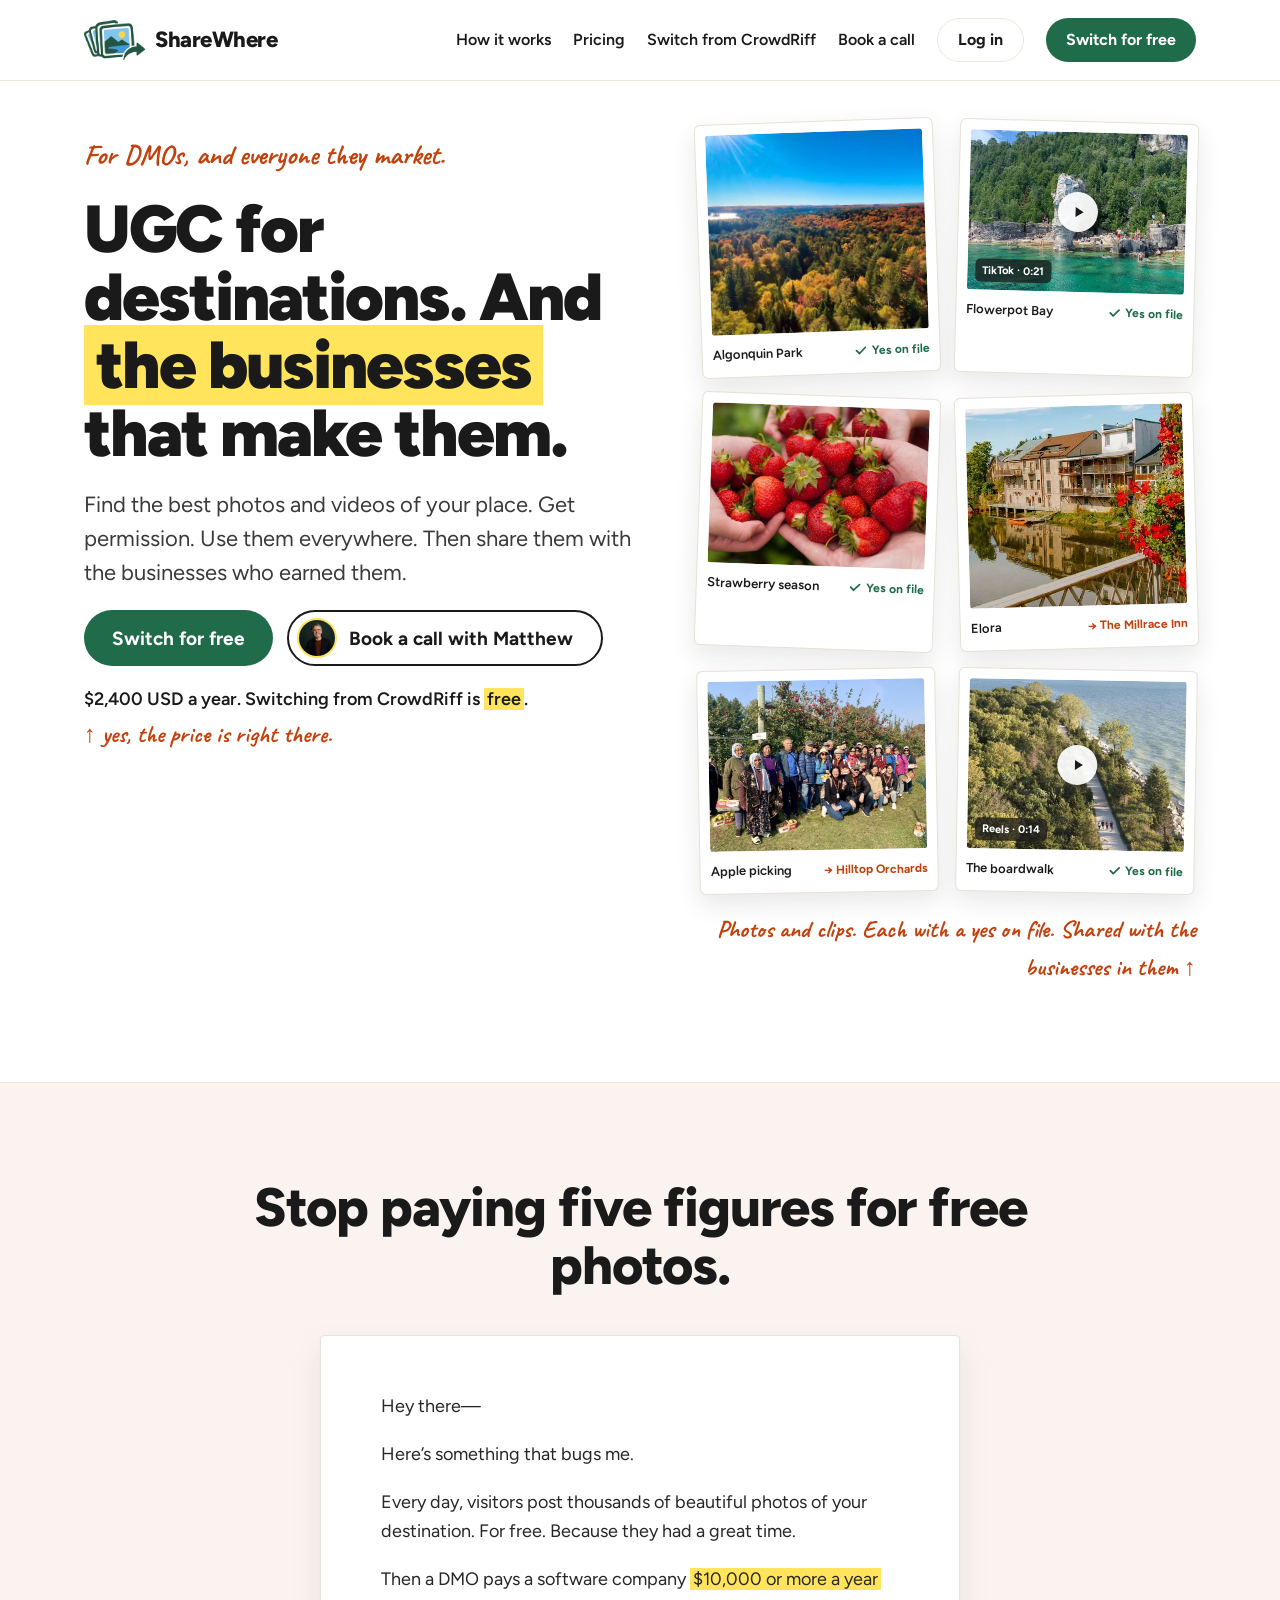
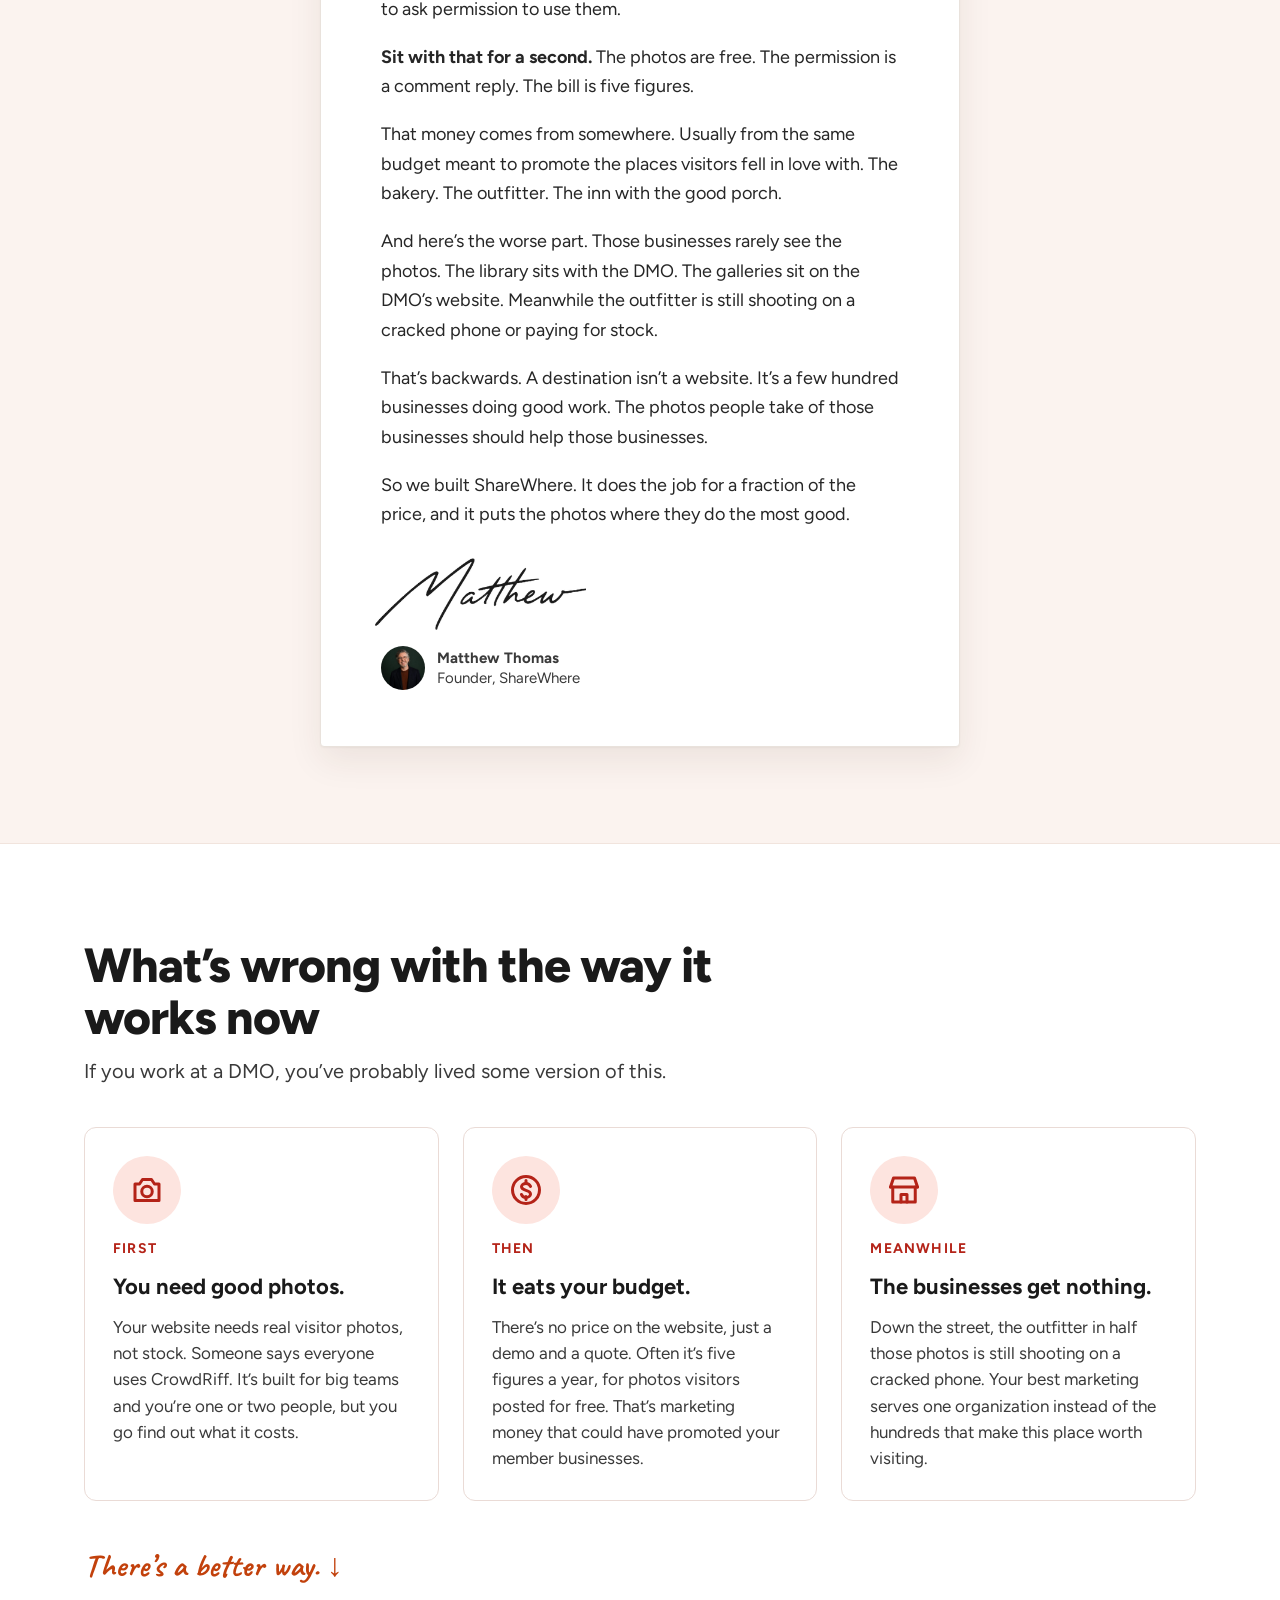
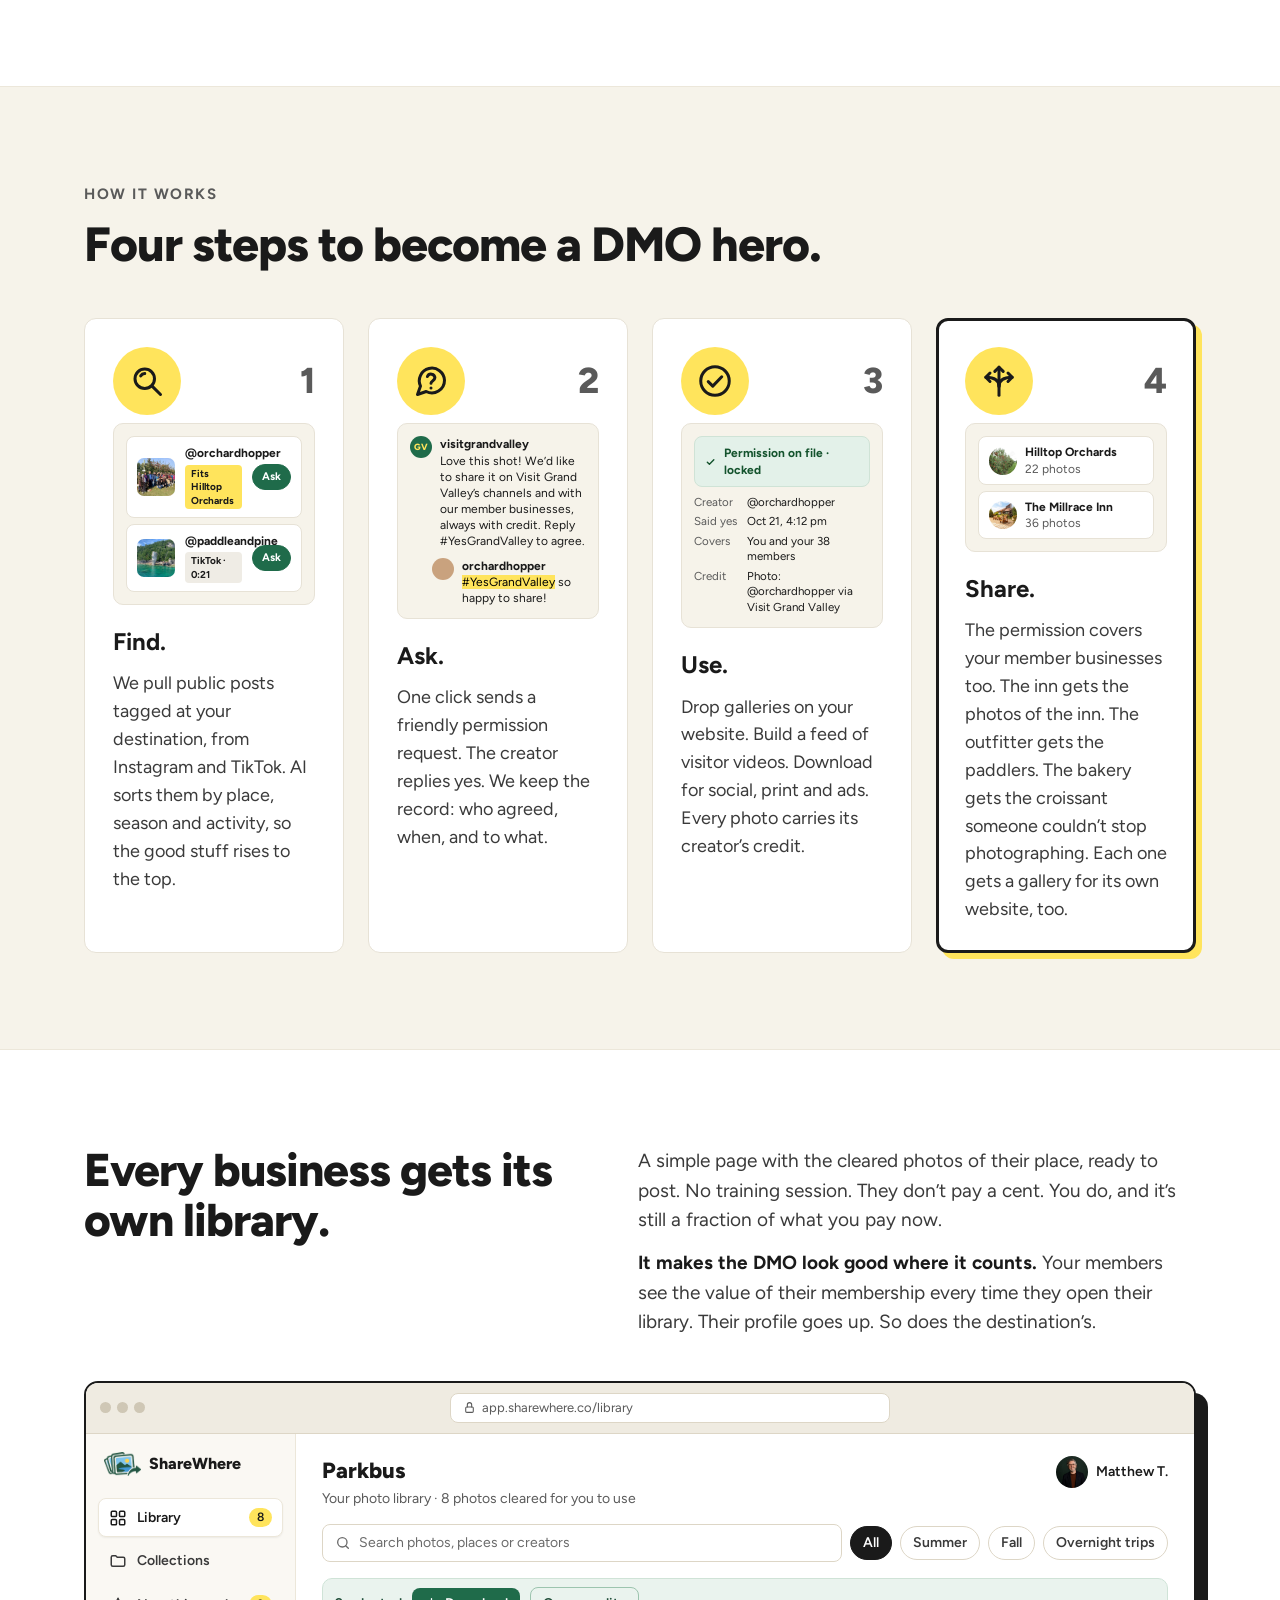
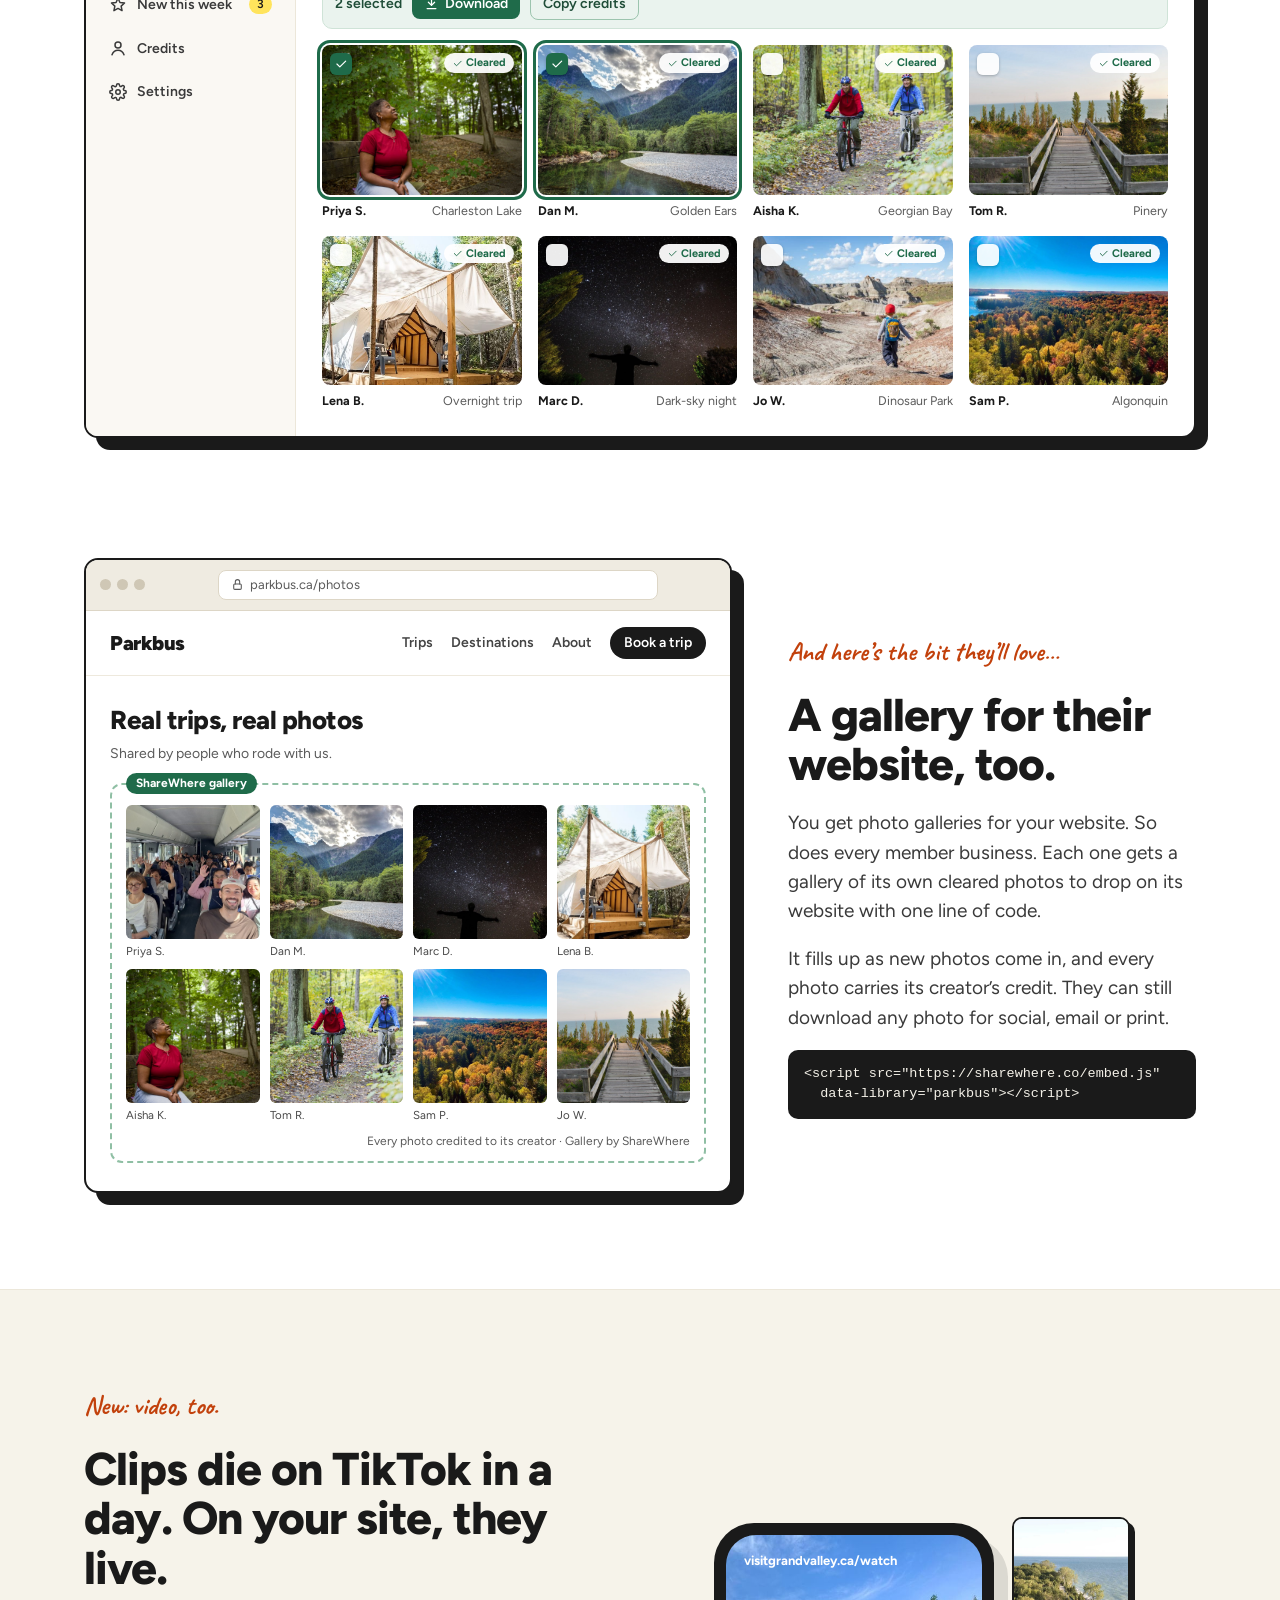
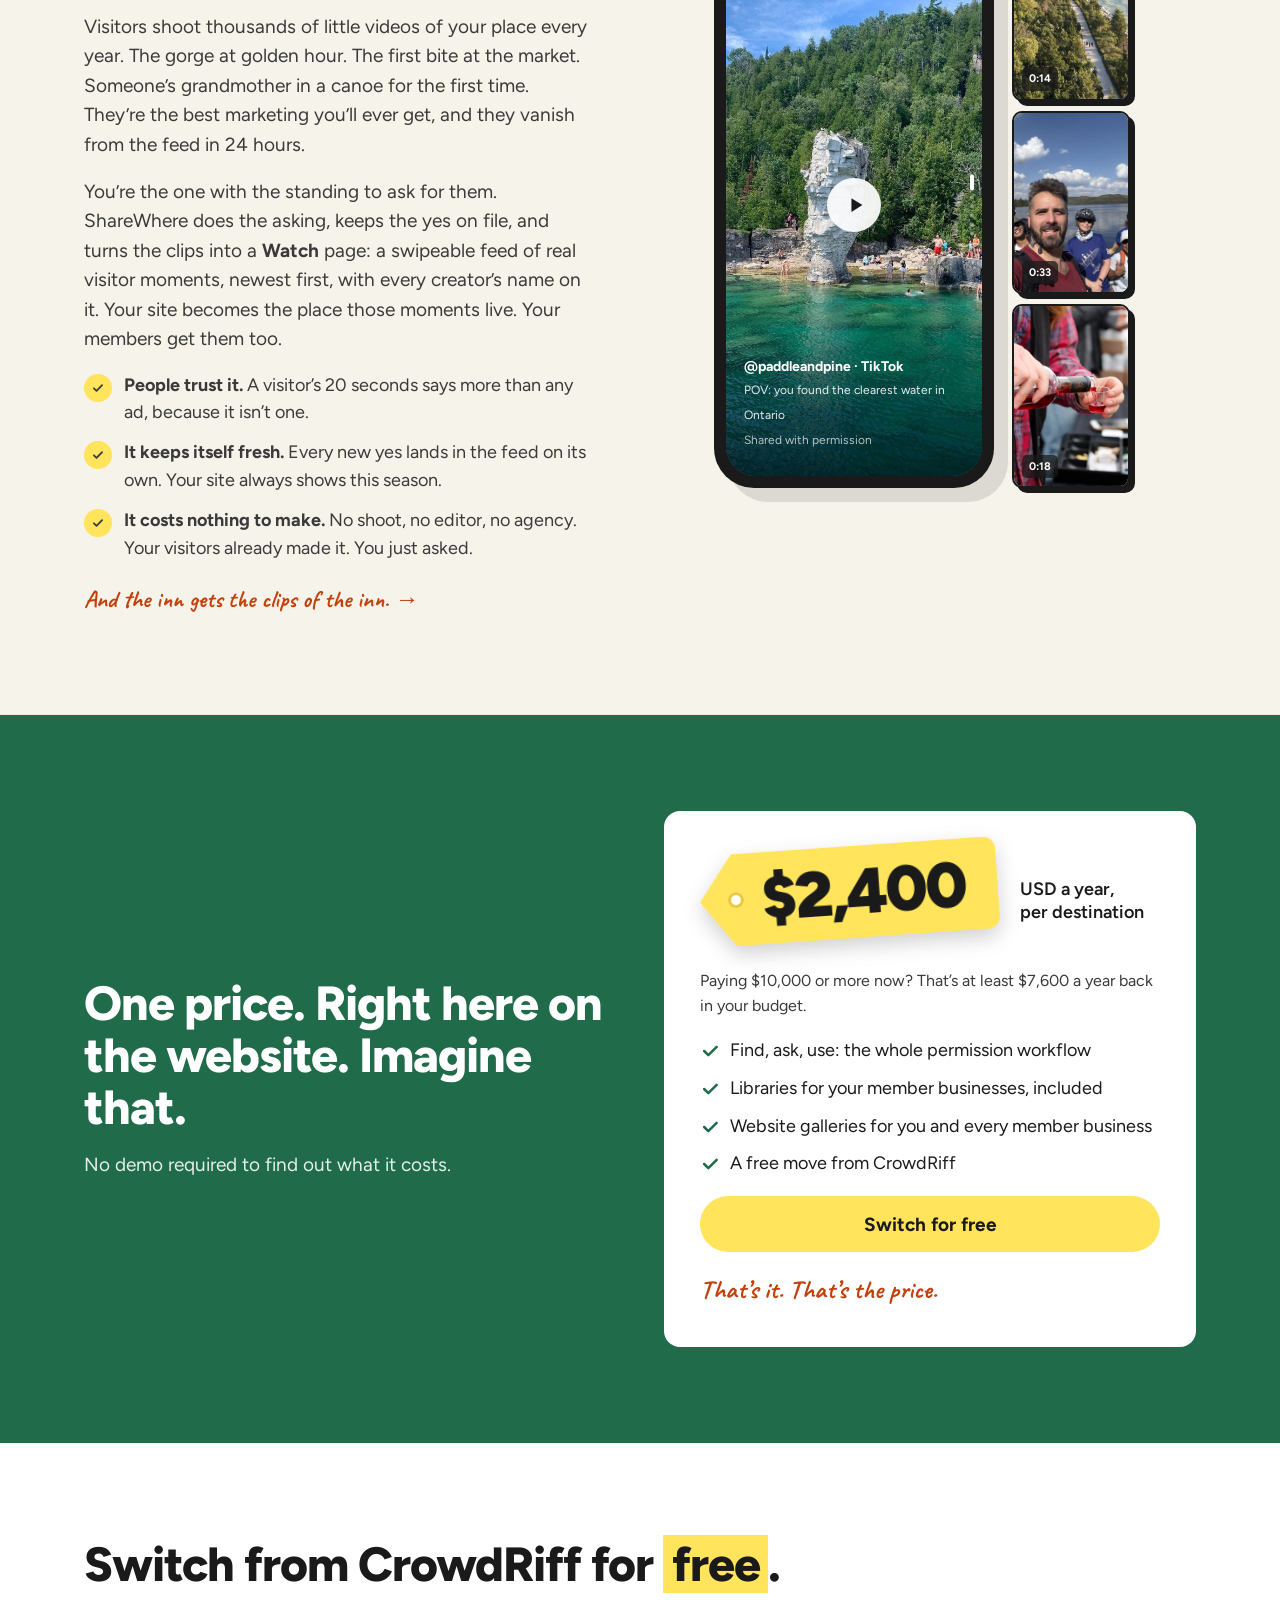
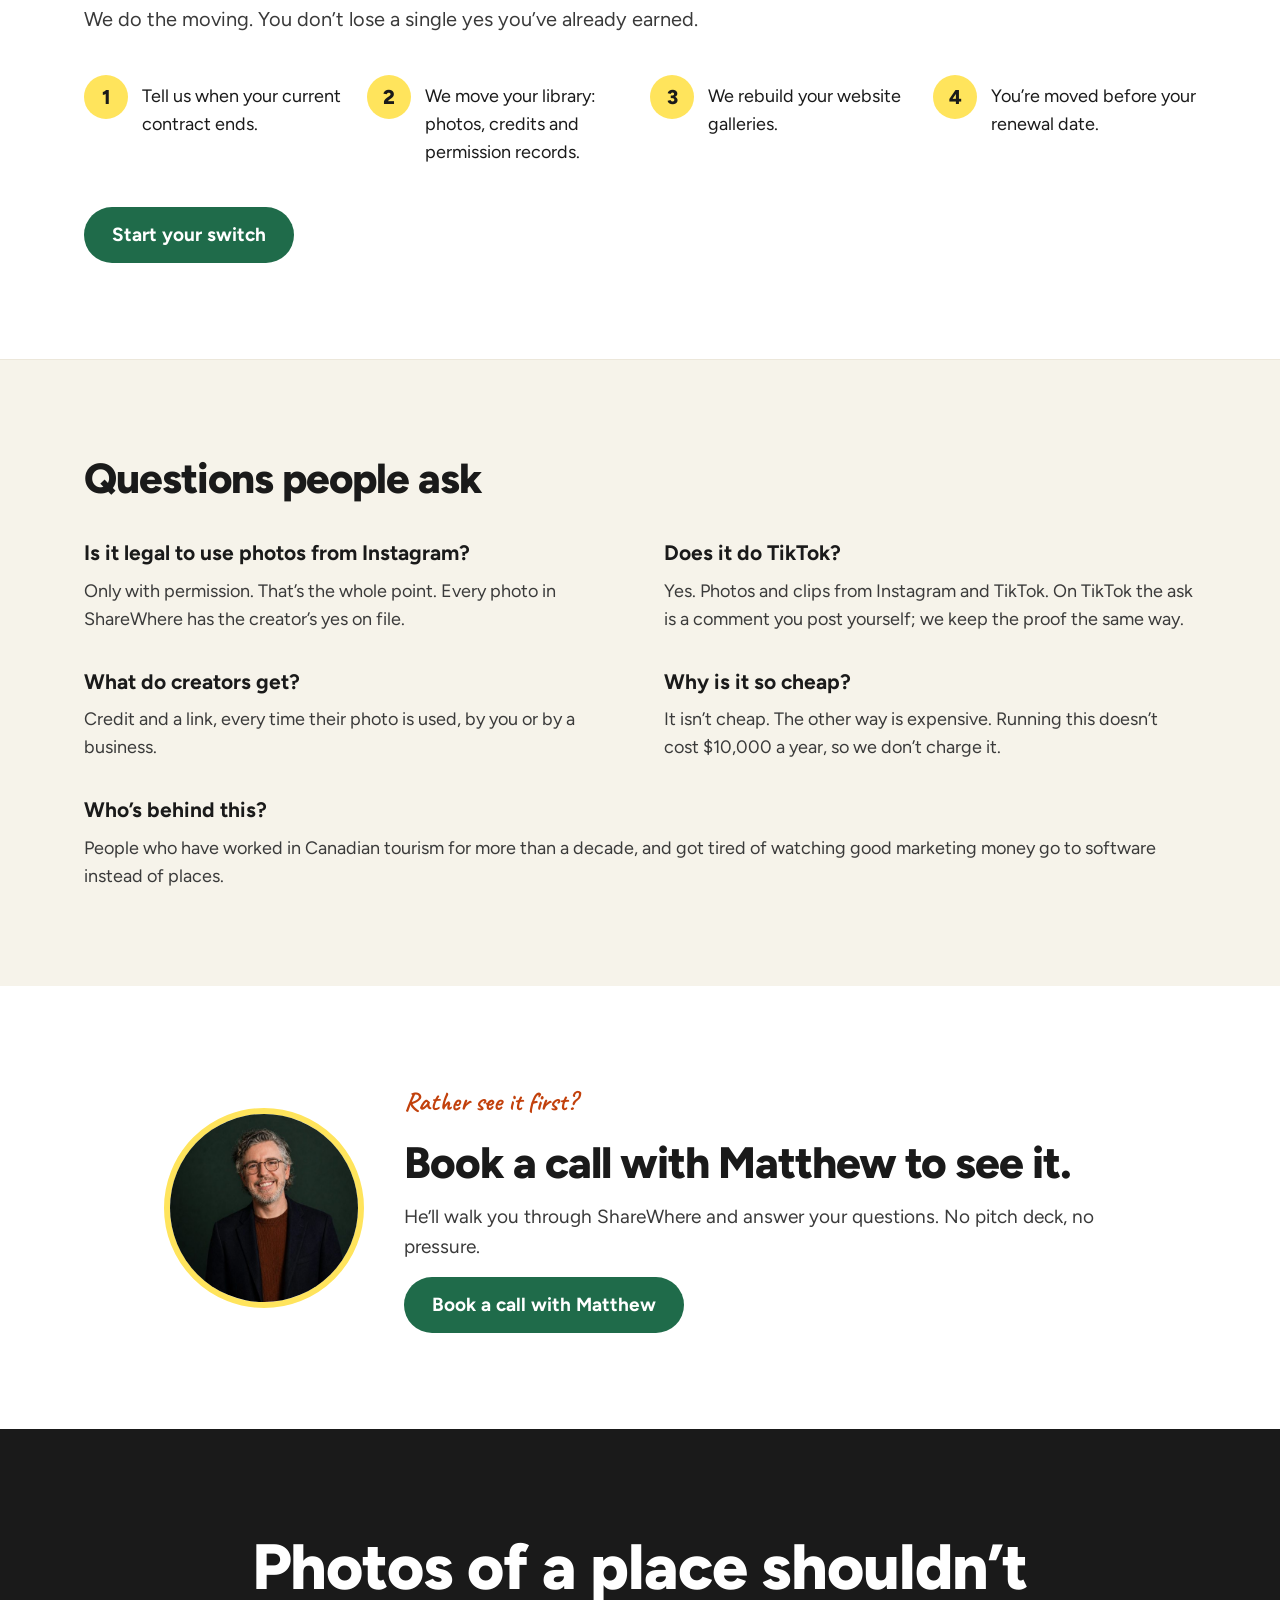
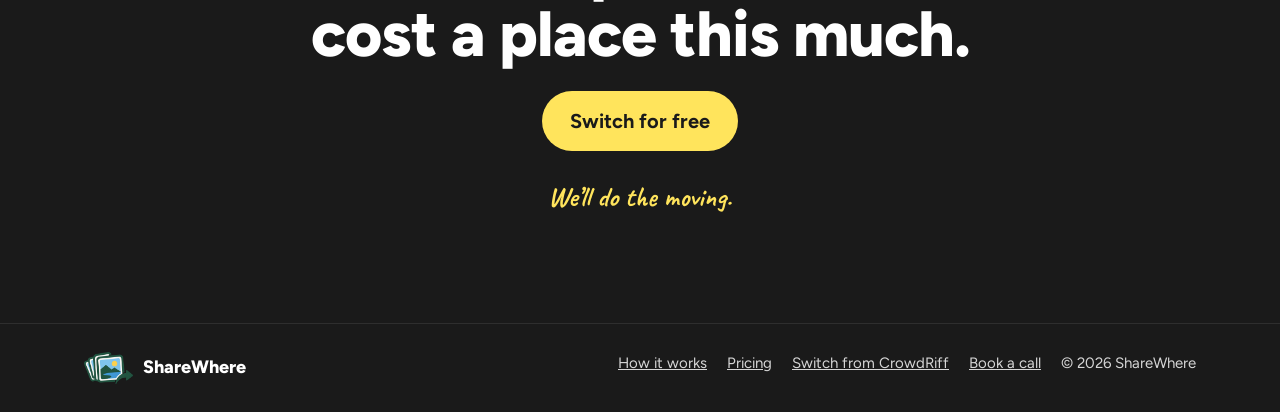
==== commit f8ab732e: "Update index.htmlShow a UI fragment in each of the four steps" ====
--- a/index.html
+++ b/index.html
@@ -208,6 +208,26 @@
 .watch-points .dot{flex:none;width:28px;height:28px;border-radius:999px;background:var(--hi);display:inline-flex;align-items:center;justify-content:center;margin-top:2px}
 @media (max-width:760px){.watch-stage{gap:12px}.phone{width:230px}.clipstack{width:92px}}
 
+/* step ui fragments */
+.stepui{background:var(--sand);border:1px solid #E7E2D6;border-radius:10px;padding:12px;margin:-6px 0 8px;font-family:'Figtree',sans-serif;font-size:12px;line-height:1.35;color:var(--ink)}
+.stepui .mrow{display:flex;align-items:center;gap:10px;background:#fff;border:1px solid #E7E2D6;border-radius:8px;padding:8px 10px}
+.stepui .mrow+.mrow{margin-top:6px}
+.stepui img{width:38px;height:38px;border-radius:7px;object-fit:cover;flex:none}
+.stepui b{font-weight:700;display:block}
+.stepui .mt{display:inline-block;padding:2px 6px;border-radius:4px;background:var(--hi);font-weight:700;font-size:10px;margin-top:3px}
+.stepui .mb{margin-left:auto;display:flex;gap:4px;flex:none}
+.stepui .mb span{display:inline-flex;align-items:center;height:26px;padding:0 9px;border-radius:999px;border:1px solid #D9D4C9;background:#fff;font-weight:700;font-size:11px}
+.stepui .mb span.g{background:var(--green);border-color:var(--green);color:#fff}
+.stepui .cm{display:flex;gap:8px;align-items:flex-start}
+.stepui .cm+.cm{margin-top:8px;padding-left:22px}
+.stepui .av{width:22px;height:22px;border-radius:999px;flex:none;display:flex;align-items:center;justify-content:center;font-size:9px;font-weight:800}
+.stepui .lock{display:flex;align-items:center;gap:8px;background:#E3F1E9;border:1px solid #CFE3D6;border-radius:8px;padding:8px 10px;font-weight:700;color:#14532D;font-size:12px}
+.stepui .facts{display:grid;grid-template-columns:auto 1fr;gap:4px 10px;margin-top:8px;font-size:11.5px}
+.stepui .facts span:nth-child(odd){color:var(--muted)}
+.stepui .pr{display:flex;align-items:center;gap:8px;white-space:nowrap;background:#fff;border:1px solid #E7E2D6;border-radius:8px;padding:7px 10px}
+.stepui .pr+.pr{margin-top:6px}
+.stepui .pr .ok2{margin-left:auto;display:none;padding:2px 6px;border-radius:4px;background:#E3F1E9;color:#14532D;font-weight:700;font-size:10px;flex:none}
+
 /* switch */
 .switch-steps{margin:0;padding:0;list-style:none;display:flex;flex-wrap:wrap;gap:20px}
 .switch-steps li{flex:1 1 220px;min-width:0;display:flex;gap:14px;align-items:flex-start;font-size:18px}
@@ -393,10 +413,10 @@
       <h2 id="howh" class="display" style="font-size:clamp(32px,4vw,48px)">Four steps to become a DMO hero.</h2>
     </div>
     <ol class="steps">
-      <li class="step"><div class="step-top"><span class="icon" aria-hidden="true"><svg viewBox="0 0 24 24" fill="none" stroke="currentColor" stroke-width="2" stroke-linecap="round" stroke-linejoin="round"><circle cx="10.5" cy="10.5" r="6.5"/><path d="M15.4 15.4L21 21"/><path d="M7.8 8.6a3.4 3.4 0 0 1 2.7-1.6"/></svg></span><span class="n">1</span></div><h3>Find.</h3><p>We pull public posts tagged at your destination, from Instagram and TikTok. AI sorts them by place, season and activity, so the good stuff rises to the top.</p></li>
-      <li class="step"><div class="step-top"><span class="icon" aria-hidden="true"><svg viewBox="0 0 24 24" fill="none" stroke="currentColor" stroke-width="2" stroke-linecap="round" stroke-linejoin="round"><path d="M21 11.5a8.4 8.4 0 0 1-12.2 7.5L3 21l2-5.6A8.4 8.4 0 1 1 21 11.5z"/><path d="M9.6 9a2.6 2.6 0 0 1 5 .9c0 1.7-2.6 2.3-2.6 3.6"/><path d="M12 16.6h.01"/></svg></span><span class="n">2</span></div><h3>Ask.</h3><p>One click sends a friendly permission request. The creator replies yes. We keep the record: who agreed, when, and to what.</p></li>
-      <li class="step"><div class="step-top"><span class="icon" aria-hidden="true"><svg viewBox="0 0 24 24" fill="none" stroke="currentColor" stroke-width="2" stroke-linecap="round" stroke-linejoin="round"><circle cx="12" cy="12" r="9.5"/><path d="M7.5 12.4l3 3 6-6.2"/></svg></span><span class="n">3</span></div><h3>Use.</h3><p>Drop galleries on your website. Build a feed of visitor videos. Download for social, print and ads. Every photo carries its creator’s credit.</p></li>
-      <li class="step star"><div class="step-top"><span class="icon" aria-hidden="true"><svg viewBox="0 0 24 24" fill="none" stroke="currentColor" stroke-width="2" stroke-linecap="round" stroke-linejoin="round"><path d="M12 21.5V12"/><path d="M12 12V2.8"/><path d="M9.2 5.6L12 2.8l2.8 2.8"/><path d="M12 15.5c0-4.5-4-6-8.8-6"/><path d="M6 6.7L3.2 9.5 6 12.3"/><path d="M12 15.5c0-4.5 4-6 8.8-6"/><path d="M18 6.7l2.8 2.8L18 12.3"/></svg></span><span class="n">4</span></div><h3>Share.</h3><p>The permission covers your member businesses too. The inn gets the photos of the inn. The outfitter gets the paddlers. The bakery gets the croissant someone couldn’t stop photographing. Each one gets a gallery for its own website, too.</p></li>
+      <li class="step"><div class="step-top"><span class="icon" aria-hidden="true"><svg viewBox="0 0 24 24" fill="none" stroke="currentColor" stroke-width="2" stroke-linecap="round" stroke-linejoin="round"><circle cx="10.5" cy="10.5" r="6.5"/><path d="M15.4 15.4L21 21"/><path d="M7.8 8.6a3.4 3.4 0 0 1 2.7-1.6"/></svg></span><span class="n">1</span></div><div class="stepui" aria-hidden="true"><div class="mrow"><img src="app/images/apple-group.jpg" alt=""><div style="min-width:0"><b>@orchardhopper</b><span class="mt">Fits Hilltop Orchards</span></div><div class="mb"><span class="g">Ask</span></div></div><div class="mrow"><img src="app/images/flowerpot.jpg" alt=""><div style="min-width:0"><b>@paddleandpine</b><span class="mt" style="background:#EFECE5">TikTok · 0:21</span></div><div class="mb"><span class="g">Ask</span></div></div></div><h3>Find.</h3><p>We pull public posts tagged at your destination, from Instagram and TikTok. AI sorts them by place, season and activity, so the good stuff rises to the top.</p></li>
+      <li class="step"><div class="step-top"><span class="icon" aria-hidden="true"><svg viewBox="0 0 24 24" fill="none" stroke="currentColor" stroke-width="2" stroke-linecap="round" stroke-linejoin="round"><path d="M21 11.5a8.4 8.4 0 0 1-12.2 7.5L3 21l2-5.6A8.4 8.4 0 1 1 21 11.5z"/><path d="M9.6 9a2.6 2.6 0 0 1 5 .9c0 1.7-2.6 2.3-2.6 3.6"/><path d="M12 16.6h.01"/></svg></span><span class="n">2</span></div><div class="stepui" aria-hidden="true"><div class="cm"><span class="av" style="background:var(--green);color:var(--hi)">GV</span><div><b>visitgrandvalley</b>Love this shot! We’d like to share it on Visit Grand Valley’s channels and with our member businesses, always with credit. Reply #YesGrandValley to agree.</div></div><div class="cm"><span class="av" style="background:#C9A27E"></span><div><b>orchardhopper</b><mark style="background:var(--hi)">#YesGrandValley</mark> so happy to share!</div></div></div><h3>Ask.</h3><p>One click sends a friendly permission request. The creator replies yes. We keep the record: who agreed, when, and to what.</p></li>
+      <li class="step"><div class="step-top"><span class="icon" aria-hidden="true"><svg viewBox="0 0 24 24" fill="none" stroke="currentColor" stroke-width="2" stroke-linecap="round" stroke-linejoin="round"><circle cx="12" cy="12" r="9.5"/><path d="M7.5 12.4l3 3 6-6.2"/></svg></span><span class="n">3</span></div><div class="stepui" aria-hidden="true"><div class="lock"><svg width="12" height="12" viewBox="0 0 24 24" fill="none" stroke="currentColor" stroke-width="3" stroke-linecap="round" stroke-linejoin="round" aria-hidden="true"><path d="M5 12.5l4.5 4.5L19 7"/></svg>Permission on file · locked</div><div class="facts"><span>Creator</span><span>@orchardhopper</span><span>Said yes</span><span>Oct 21, 4:12 pm</span><span>Covers</span><span>You and your 38 members</span><span>Credit</span><span>Photo: @orchardhopper via Visit Grand Valley</span></div></div><h3>Use.</h3><p>Drop galleries on your website. Build a feed of visitor videos. Download for social, print and ads. Every photo carries its creator’s credit.</p></li>
+      <li class="step star"><div class="step-top"><span class="icon" aria-hidden="true"><svg viewBox="0 0 24 24" fill="none" stroke="currentColor" stroke-width="2" stroke-linecap="round" stroke-linejoin="round"><path d="M12 21.5V12"/><path d="M12 12V2.8"/><path d="M9.2 5.6L12 2.8l2.8 2.8"/><path d="M12 15.5c0-4.5-4-6-8.8-6"/><path d="M6 6.7L3.2 9.5 6 12.3"/><path d="M12 15.5c0-4.5 4-6 8.8-6"/><path d="M18 6.7l2.8 2.8L18 12.3"/></svg></span><span class="n">4</span></div><div class="stepui" aria-hidden="true"><div class="pr"><img src="app/images/orchard.jpg" alt="" style="width:28px;height:28px;border-radius:999px"><div><b>Hilltop Orchards</b><span style="color:var(--muted)">22 photos</span></div><span class="ok2">Their library</span></div><div class="pr"><img src="app/images/deck.jpg" alt="" style="width:28px;height:28px;border-radius:999px"><div><b>The Millrace Inn</b><span style="color:var(--muted)">36 photos</span></div><span class="ok2">Their library</span></div></div><h3>Share.</h3><p>The permission covers your member businesses too. The inn gets the photos of the inn. The outfitter gets the paddlers. The bakery gets the croissant someone couldn’t stop photographing. Each one gets a gallery for its own website, too.</p></li>
     </ol>
   </div>
 </section>
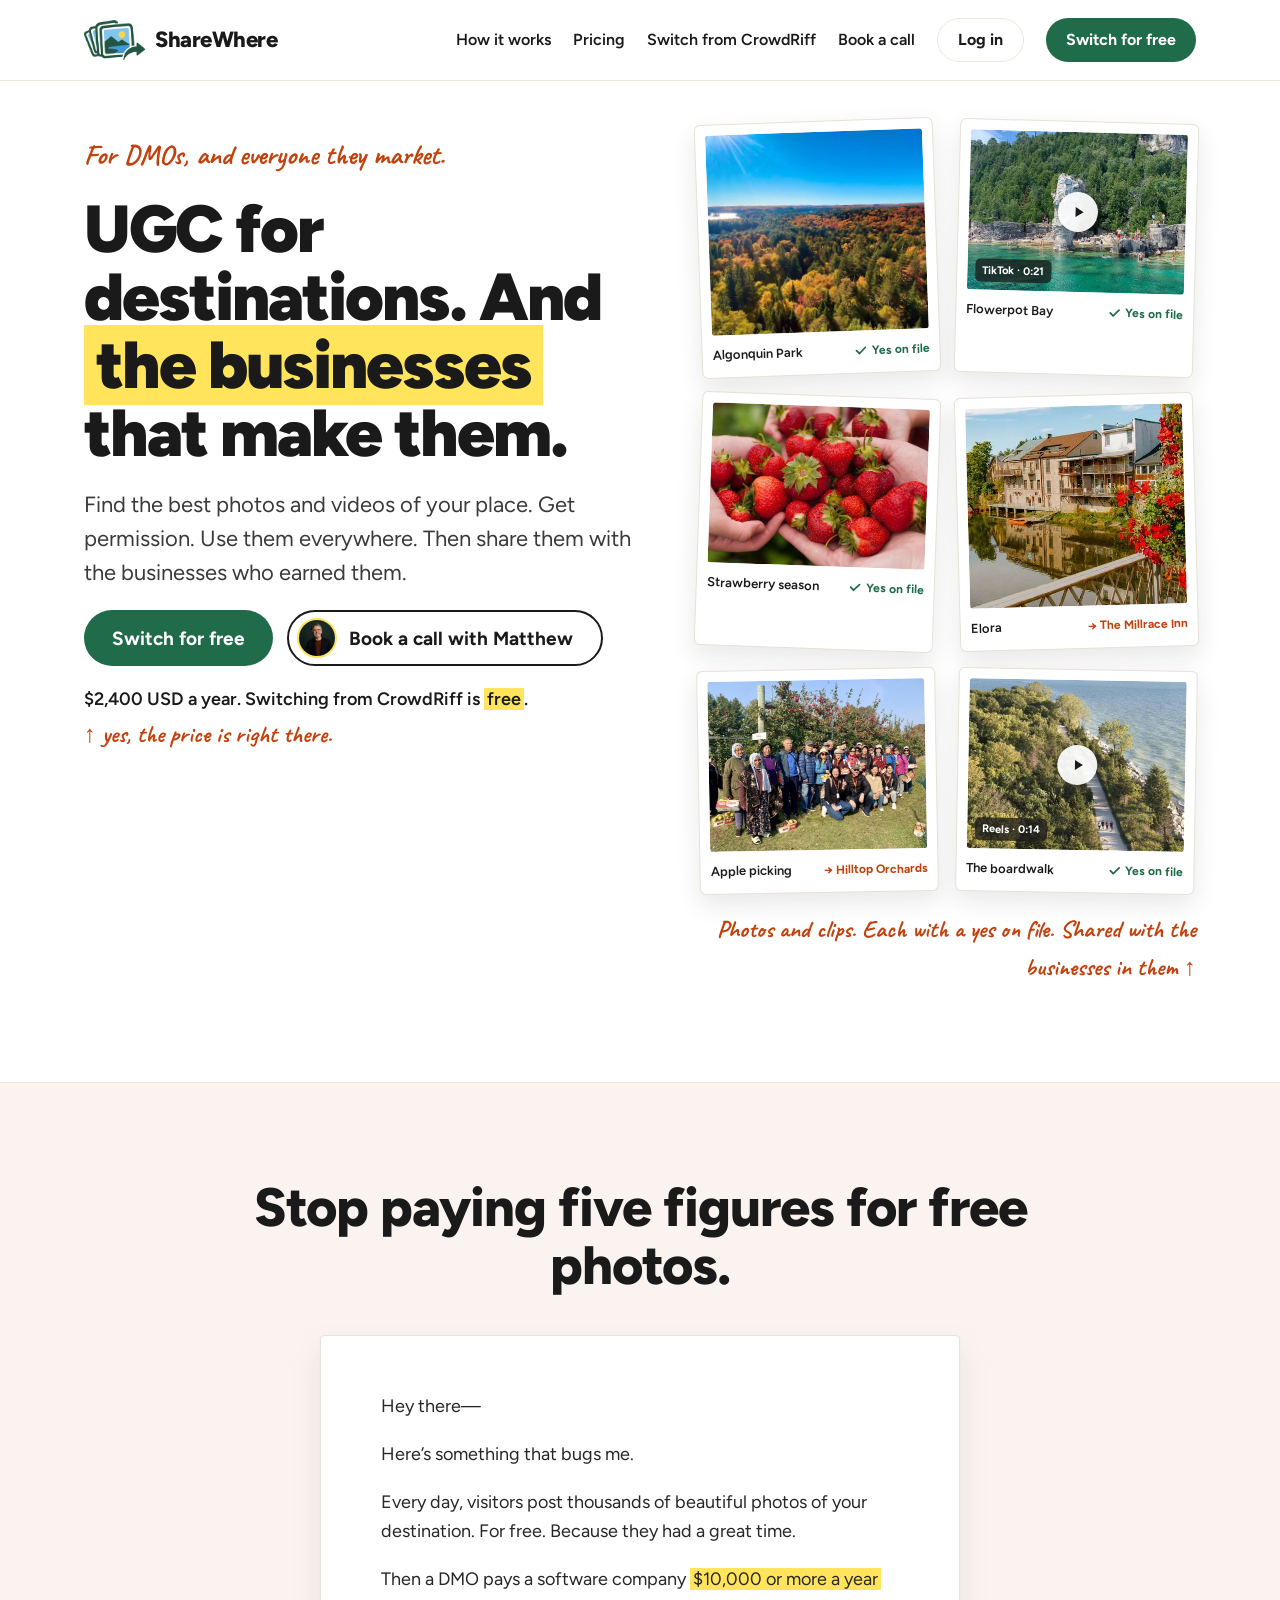
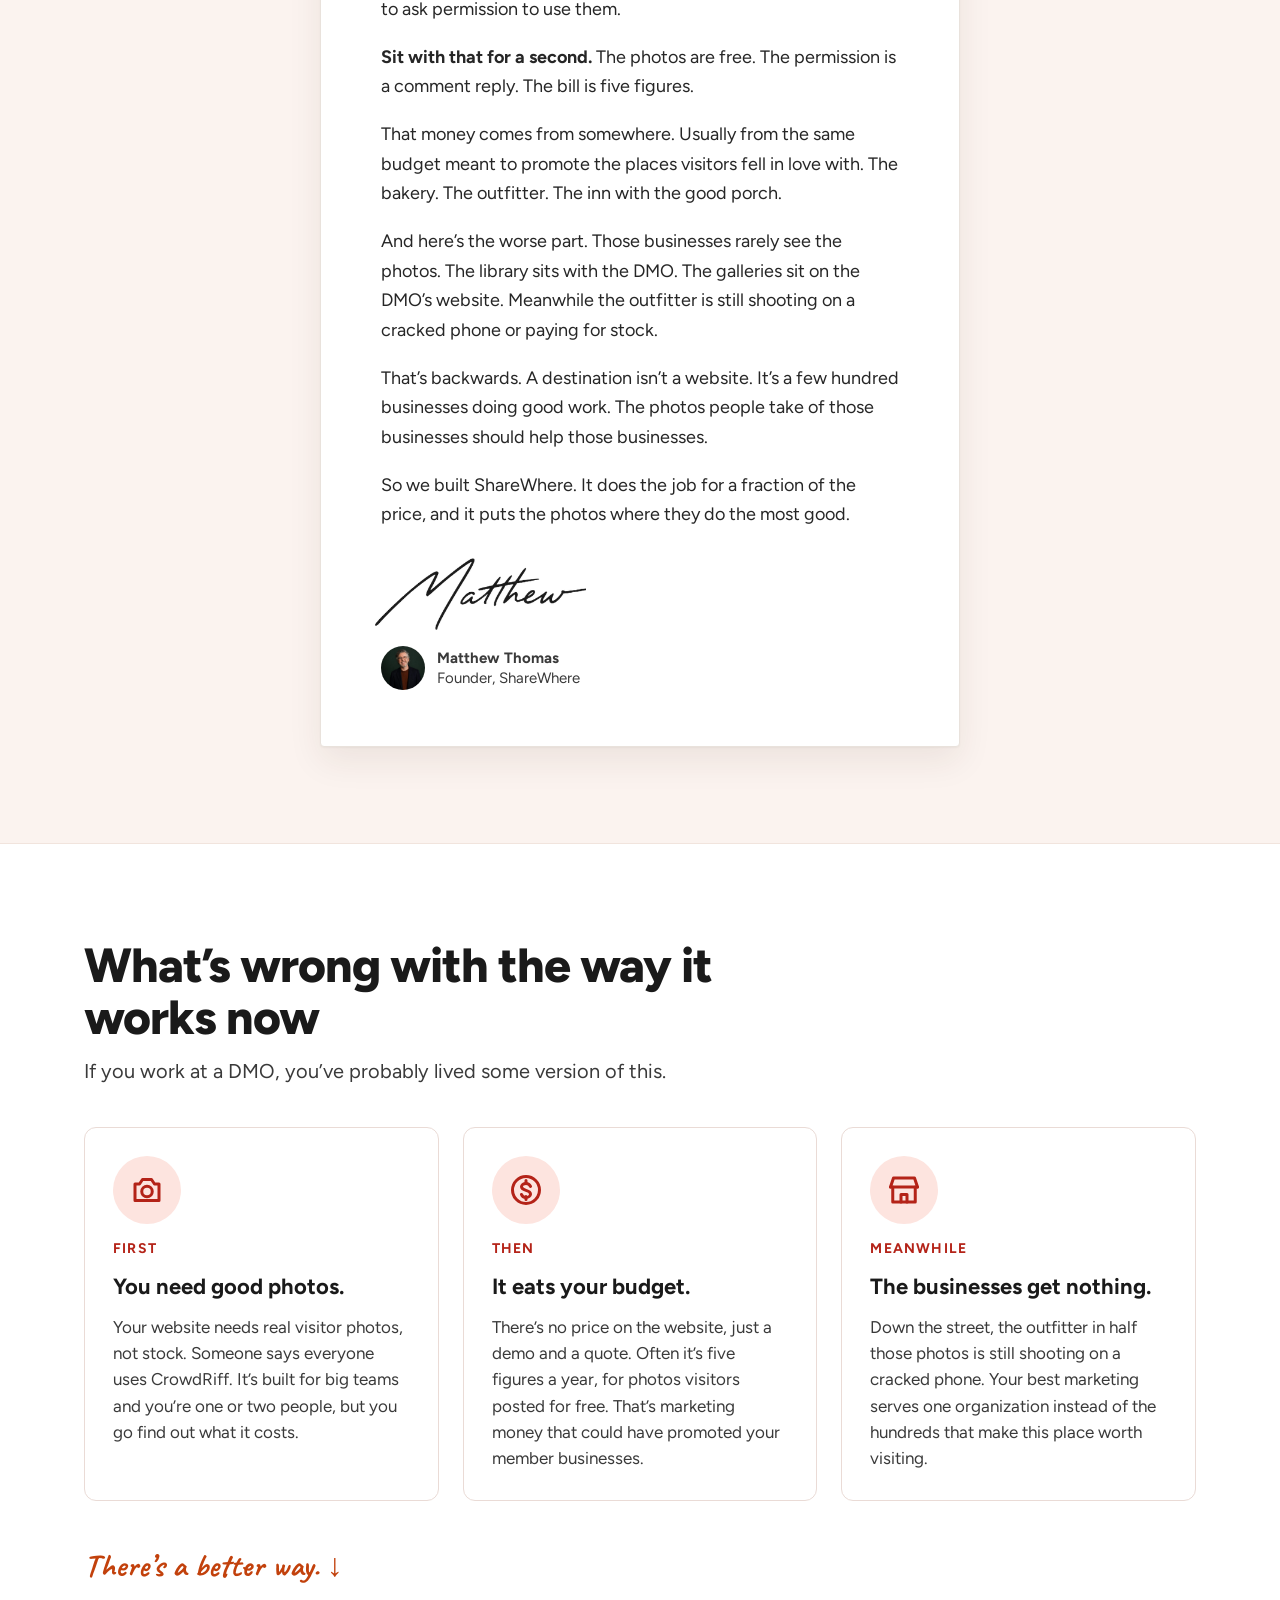
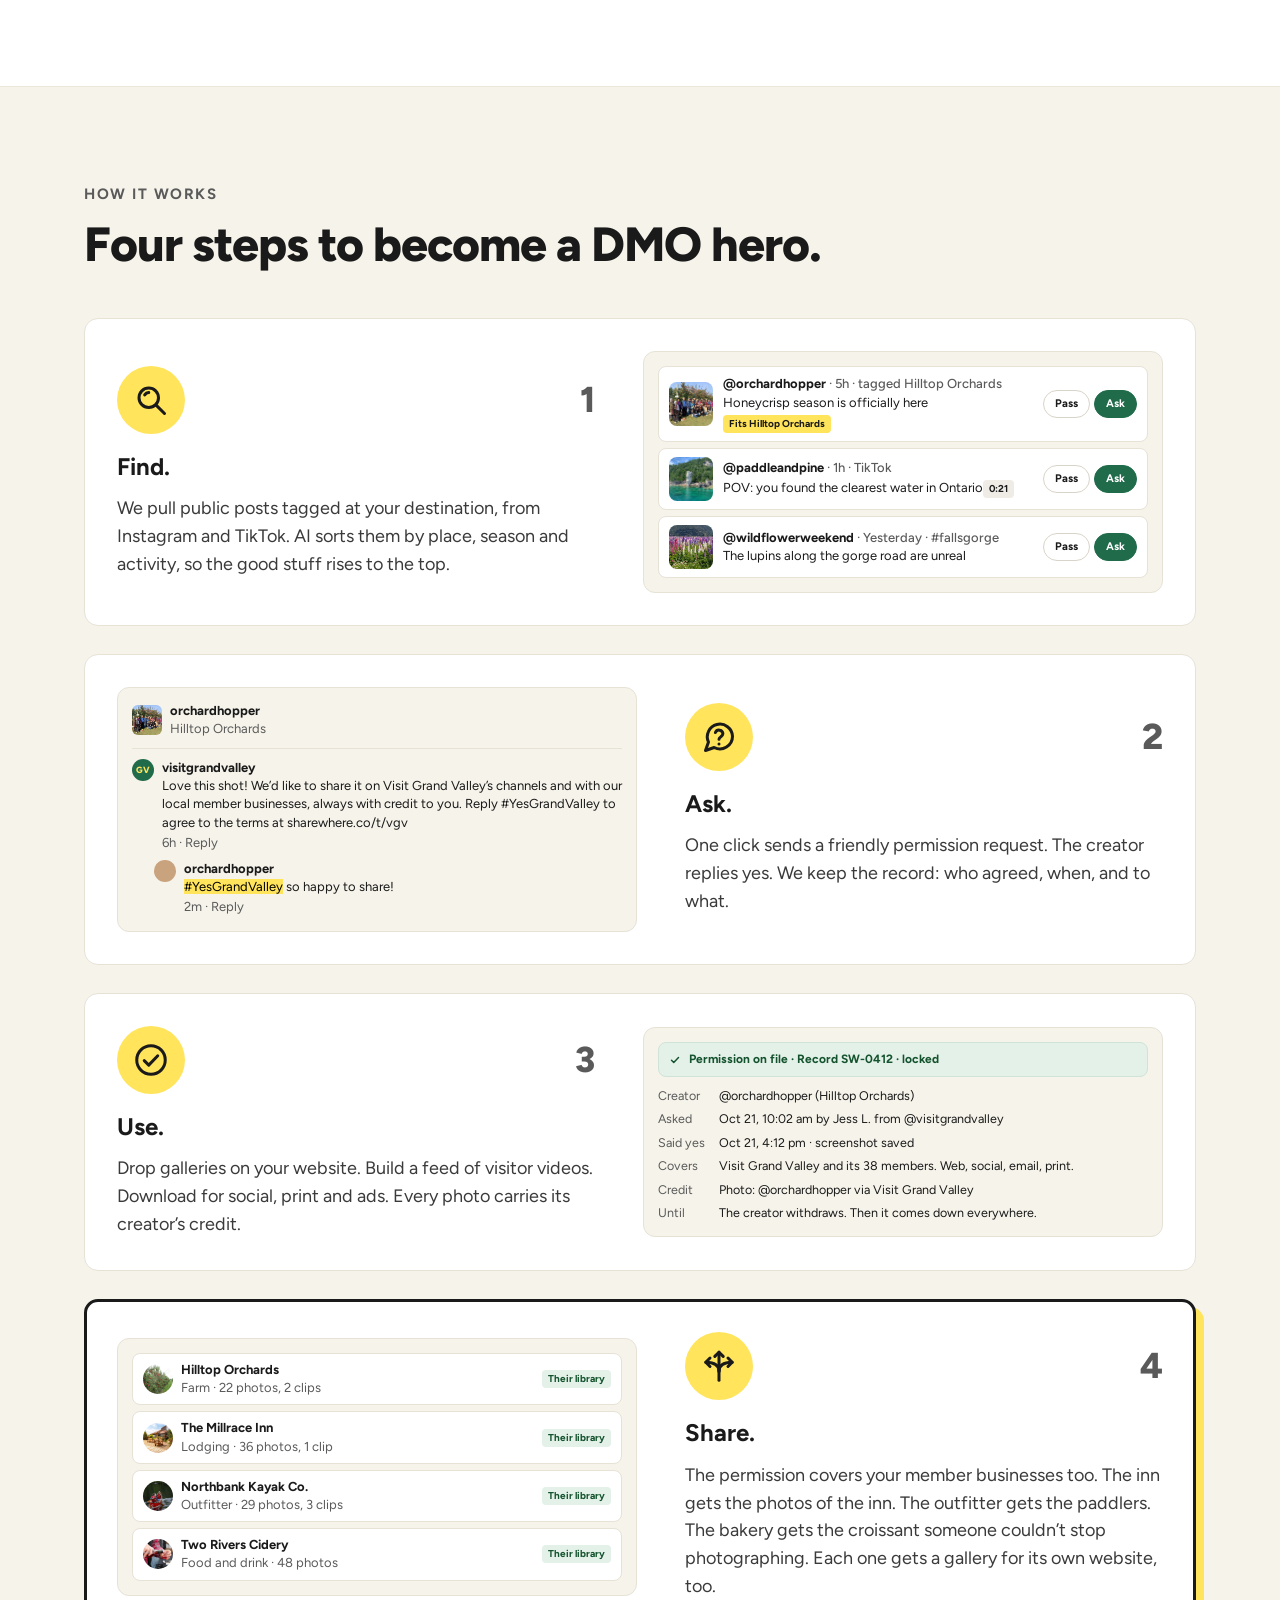
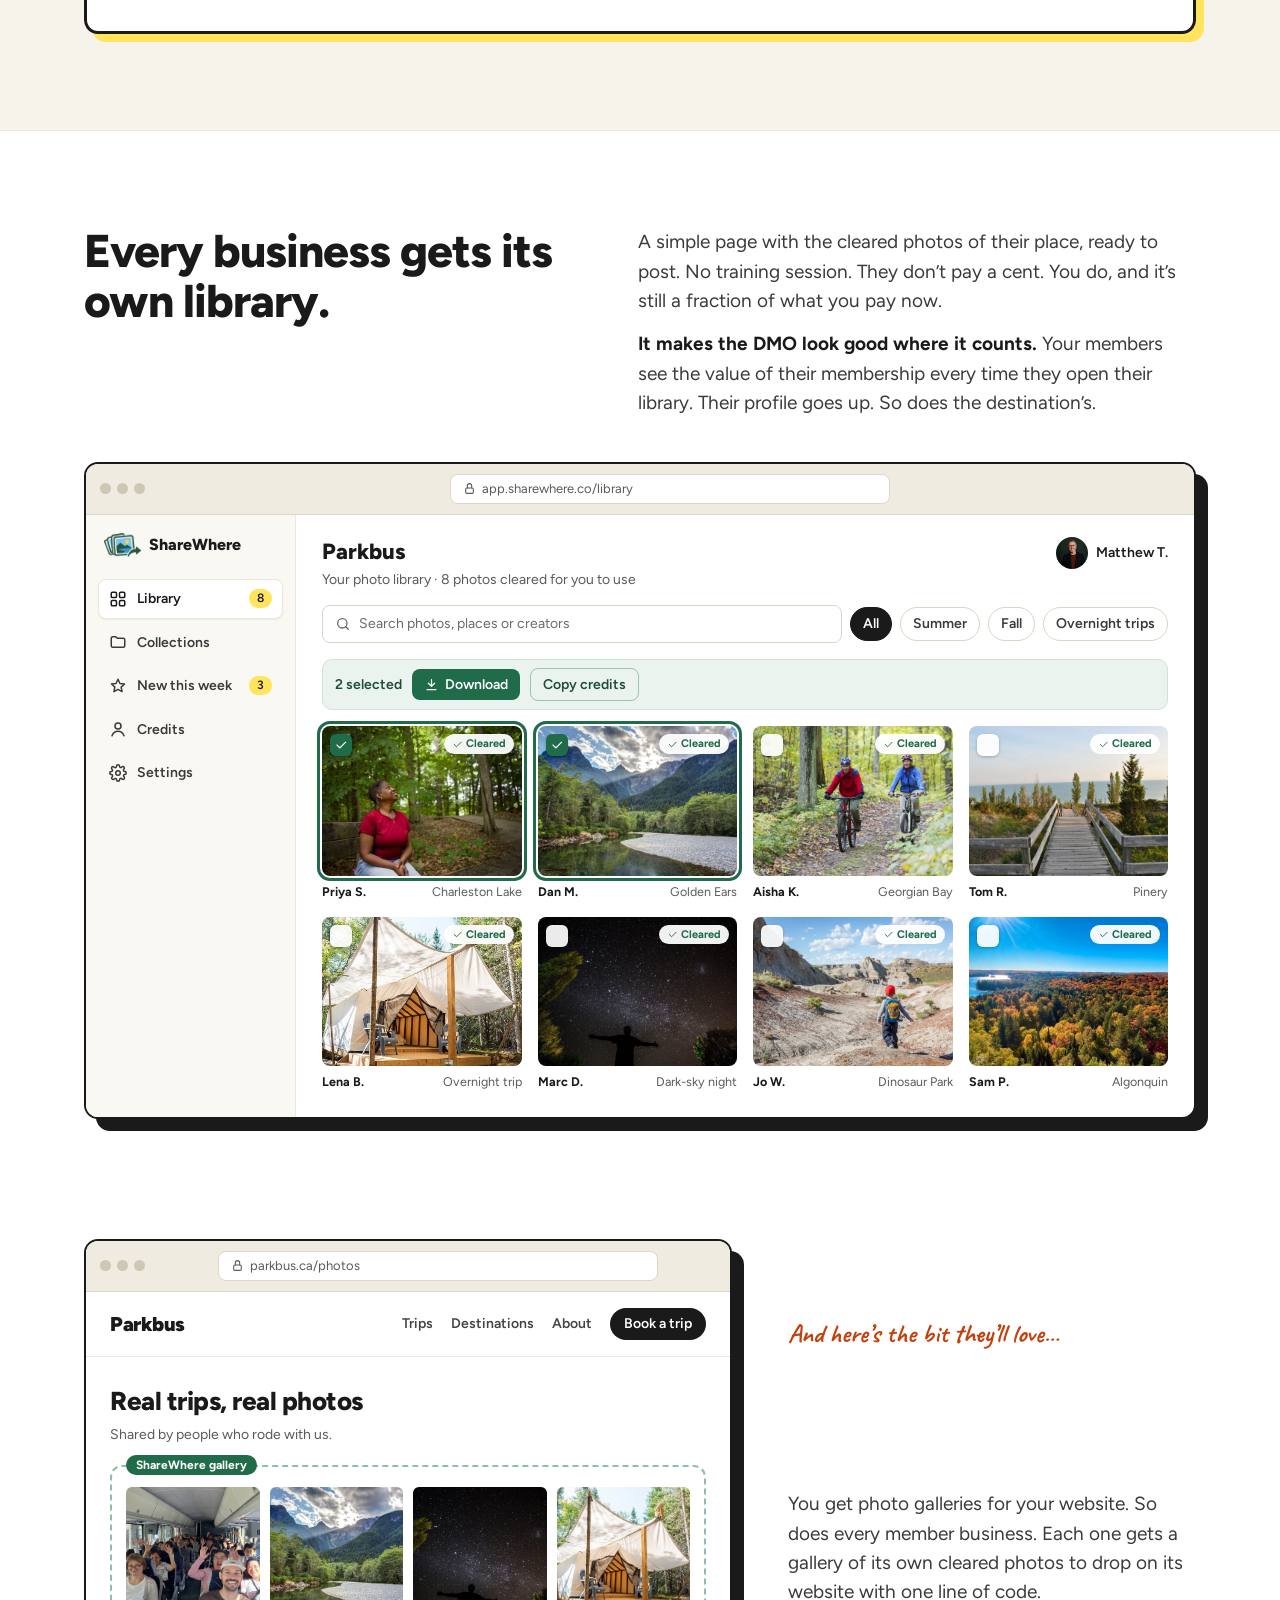
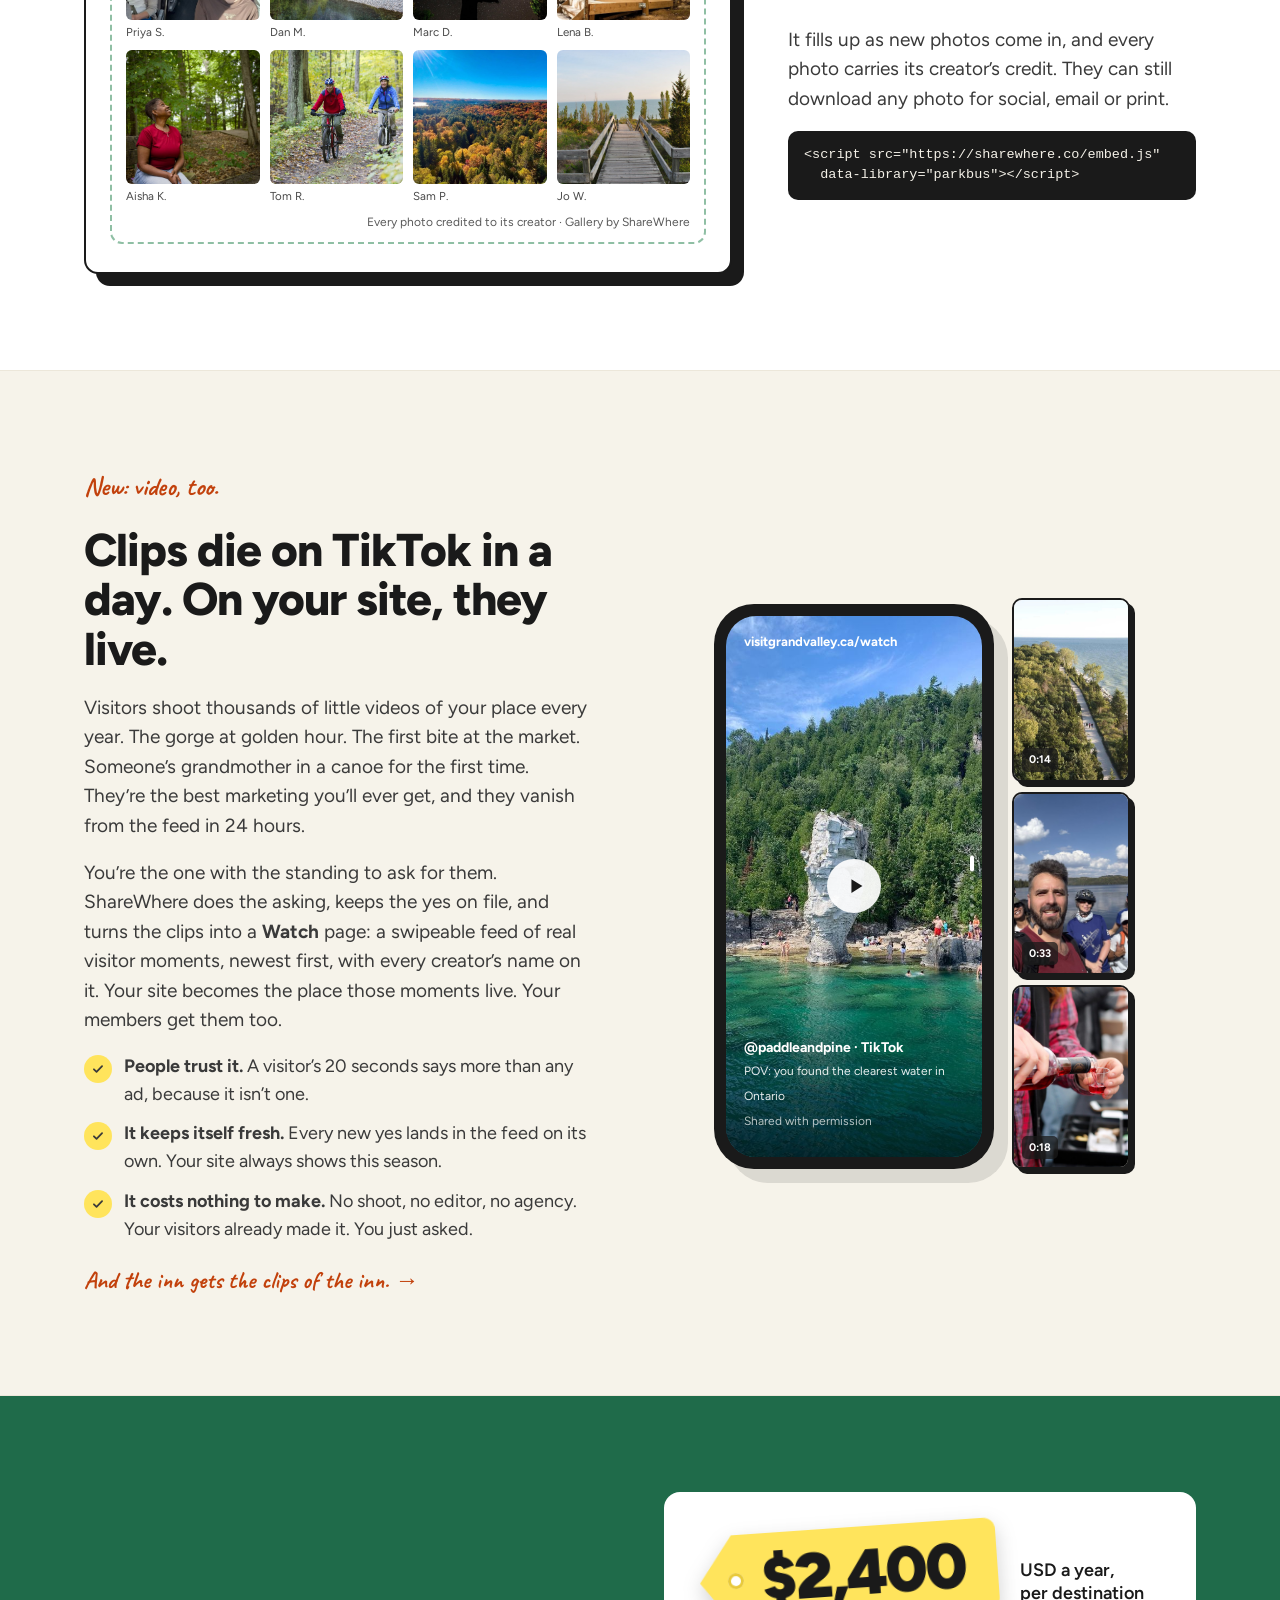
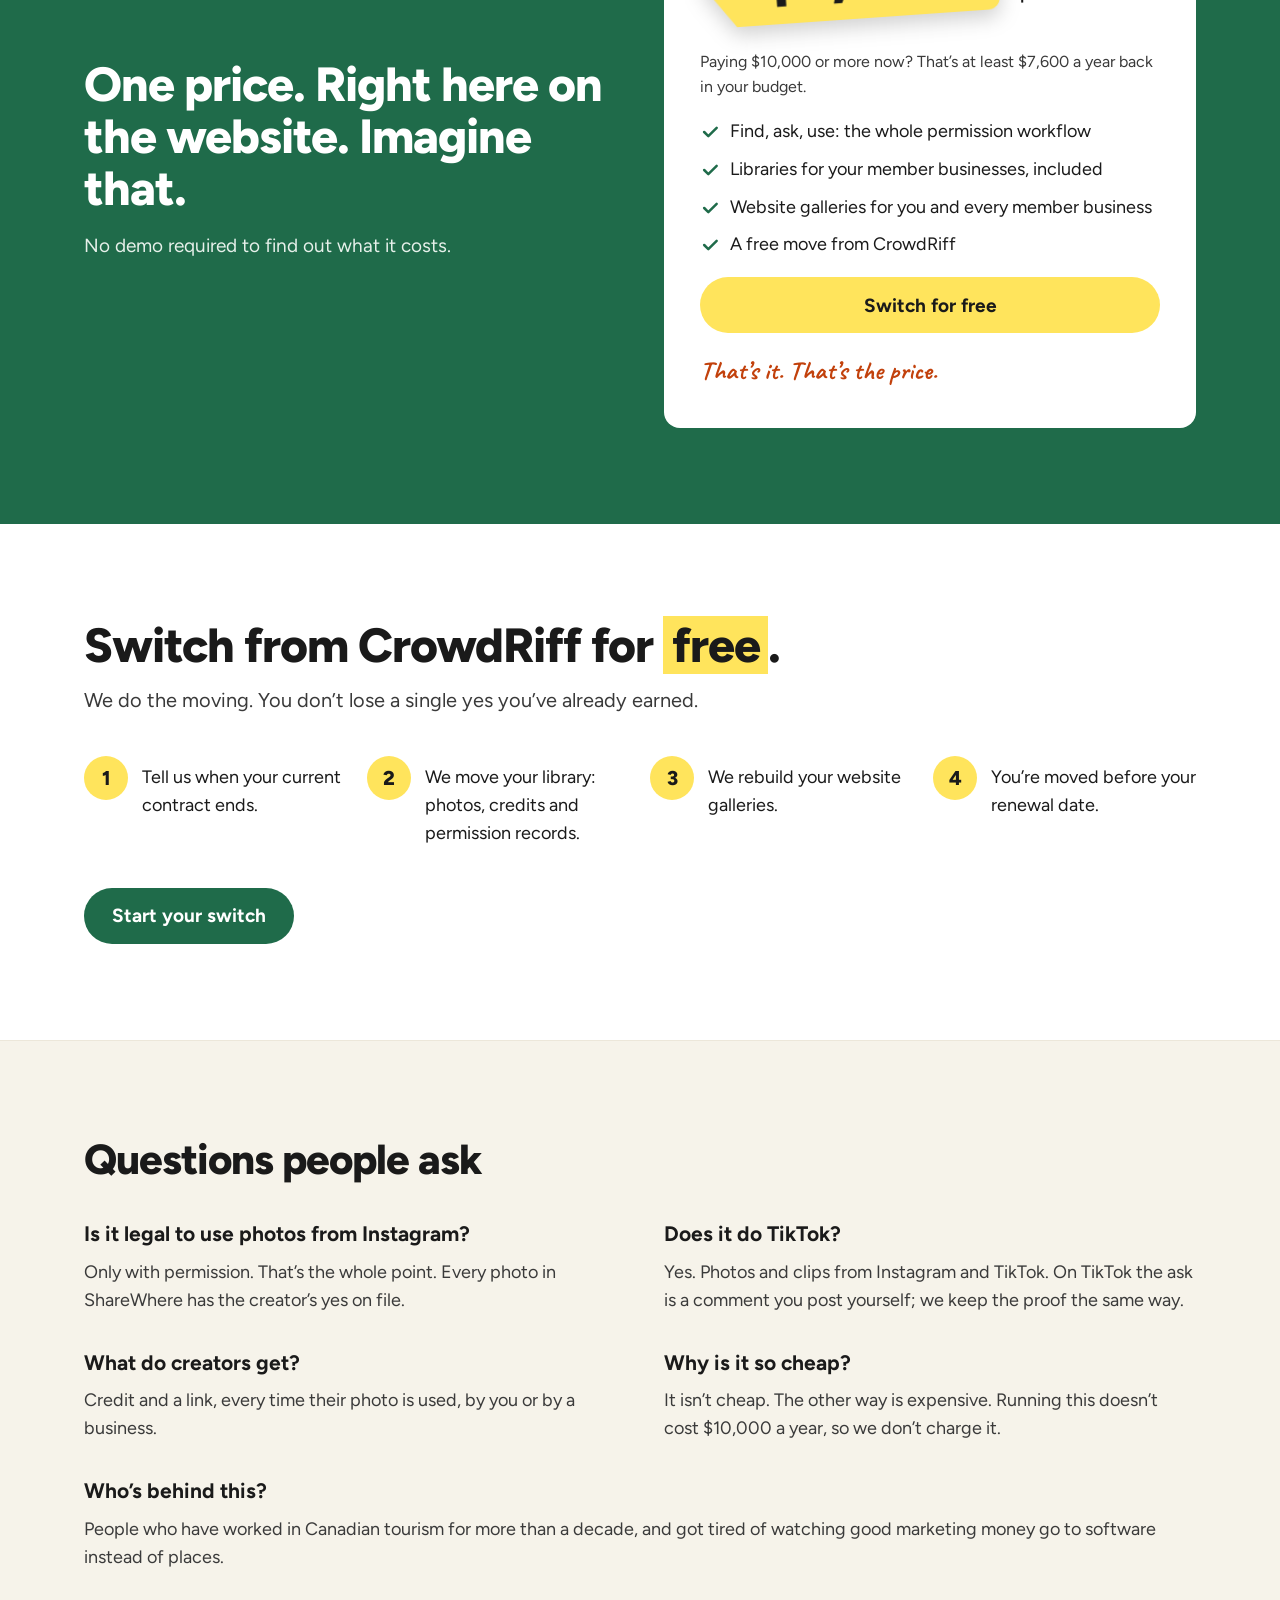
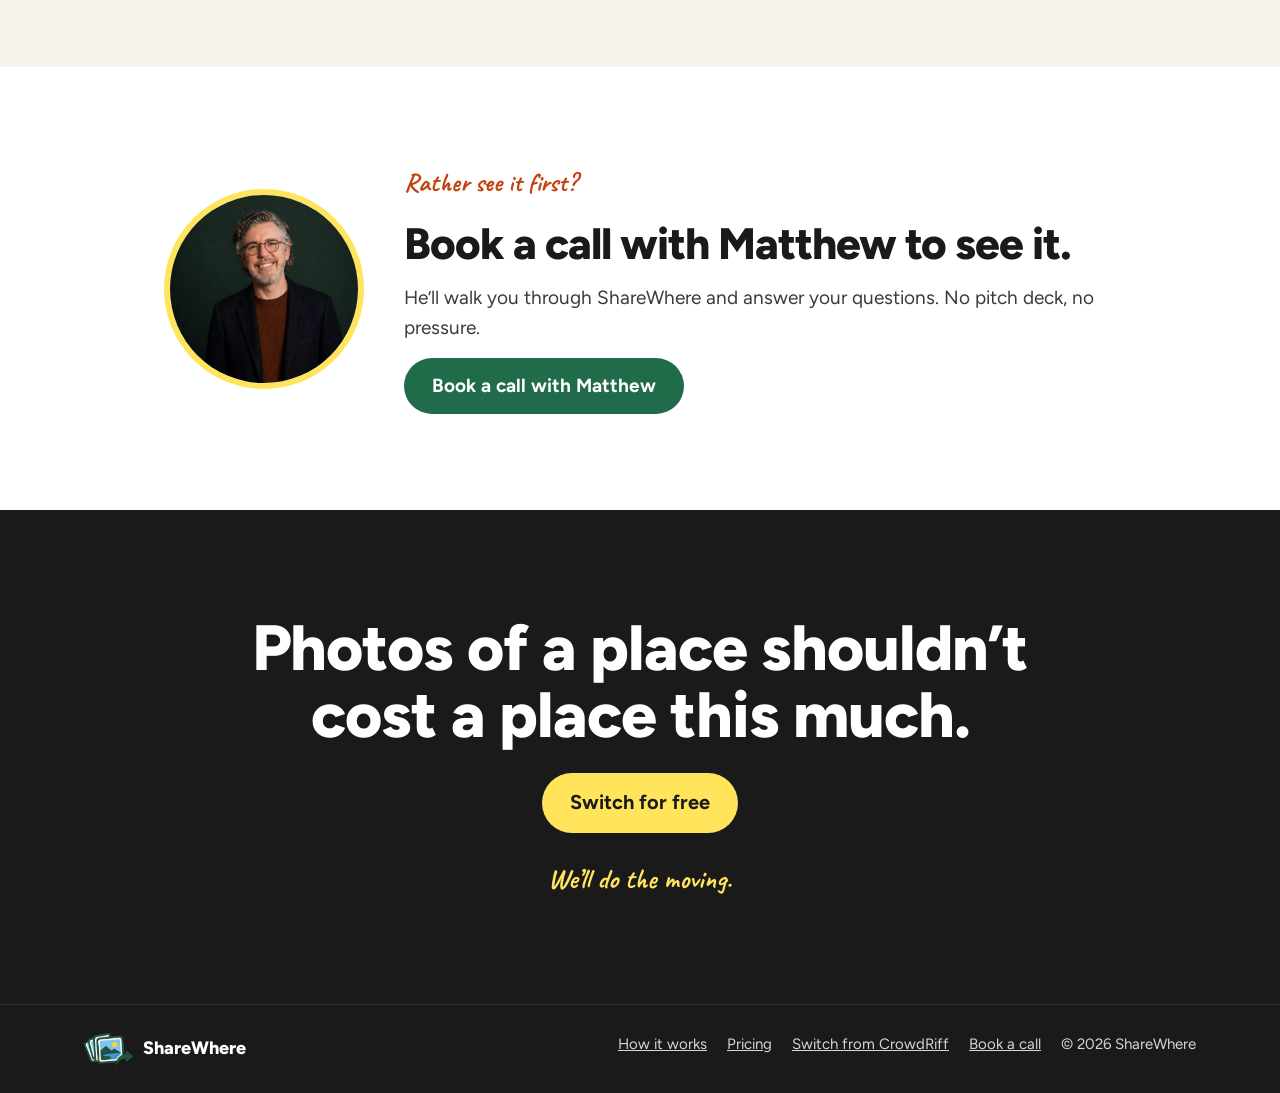
==== commit b9e309f7: "Update index.htmlLay out the four steps as alternating rows" ====
--- a/index.html
+++ b/index.html
@@ -74,10 +74,14 @@
 .problem{flex:1 1 440px;min-width:0;border-top:4px solid var(--ink);padding-top:18px;display:flex;flex-direction:column;gap:10px}
 .problem h3,.step h3{margin:0;font-size:24px;font-weight:700}
 .problem p,.step p{margin:0;font-size:18px;color:var(--body)}
-.steps{margin:0;padding:0;list-style:none;display:flex;flex-wrap:wrap;gap:24px}
-.step{flex:1 1 240px;min-width:0;background:#fff;border:1px solid #E7E2D6;border-radius:12px;padding:28px;display:flex;flex-direction:column;gap:10px}
+.steps{margin:0;padding:0;list-style:none;display:flex;flex-direction:column;gap:28px}
+.step{background:#fff;border:1px solid #E7E2D6;border-radius:14px;padding:32px;display:flex;flex-wrap:wrap;gap:32px 48px;align-items:center}
+.step-copy{flex:1 1 300px;min-width:0;display:flex;flex-direction:column;gap:10px}
+.step-ui{flex:1 1 380px;min-width:0;max-width:520px}
+.step:nth-child(even) .step-copy{order:2}
+.step:nth-child(even) .step-ui{order:1}
 .step .n{font-family:'Figtree',sans-serif;font-weight:800;font-size:44px;line-height:1}
-.step.star{border:3px solid var(--ink);padding:26px;box-shadow:6px 6px 0 var(--hi)}
+.step.star{border:3px solid var(--ink);padding:30px;box-shadow:8px 8px 0 var(--hi)}
 
 /* step icons */
 .step-top{display:flex;align-items:center;justify-content:space-between;gap:12px;margin-bottom:4px}
@@ -209,24 +213,24 @@
 @media (max-width:760px){.watch-stage{gap:12px}.phone{width:230px}.clipstack{width:92px}}
 
 /* step ui fragments */
-.stepui{background:var(--sand);border:1px solid #E7E2D6;border-radius:10px;padding:12px;margin:-6px 0 8px;font-family:'Figtree',sans-serif;font-size:12px;line-height:1.35;color:var(--ink)}
+.stepui{background:var(--sand);border:1px solid #E7E2D6;border-radius:12px;padding:14px;font-family:'Figtree',sans-serif;font-size:13px;line-height:1.4;color:var(--ink)}
 .stepui .mrow{display:flex;align-items:center;gap:10px;background:#fff;border:1px solid #E7E2D6;border-radius:8px;padding:8px 10px}
 .stepui .mrow+.mrow{margin-top:6px}
-.stepui img{width:38px;height:38px;border-radius:7px;object-fit:cover;flex:none}
+.stepui img{width:44px;height:44px;border-radius:8px;object-fit:cover;flex:none}
 .stepui b{font-weight:700;display:block}
 .stepui .mt{display:inline-block;padding:2px 6px;border-radius:4px;background:var(--hi);font-weight:700;font-size:10px;margin-top:3px}
 .stepui .mb{margin-left:auto;display:flex;gap:4px;flex:none}
-.stepui .mb span{display:inline-flex;align-items:center;height:26px;padding:0 9px;border-radius:999px;border:1px solid #D9D4C9;background:#fff;font-weight:700;font-size:11px}
+.stepui .mb span{display:inline-flex;align-items:center;height:28px;padding:0 11px;border-radius:999px;border:1px solid #D9D4C9;background:#fff;font-weight:700;font-size:11px}
 .stepui .mb span.g{background:var(--green);border-color:var(--green);color:#fff}
 .stepui .cm{display:flex;gap:8px;align-items:flex-start}
 .stepui .cm+.cm{margin-top:8px;padding-left:22px}
 .stepui .av{width:22px;height:22px;border-radius:999px;flex:none;display:flex;align-items:center;justify-content:center;font-size:9px;font-weight:800}
 .stepui .lock{display:flex;align-items:center;gap:8px;background:#E3F1E9;border:1px solid #CFE3D6;border-radius:8px;padding:8px 10px;font-weight:700;color:#14532D;font-size:12px}
-.stepui .facts{display:grid;grid-template-columns:auto 1fr;gap:4px 10px;margin-top:8px;font-size:11.5px}
+.stepui .facts{display:grid;grid-template-columns:auto 1fr;gap:6px 14px;margin-top:10px;font-size:12.5px}
 .stepui .facts span:nth-child(odd){color:var(--muted)}
 .stepui .pr{display:flex;align-items:center;gap:8px;white-space:nowrap;background:#fff;border:1px solid #E7E2D6;border-radius:8px;padding:7px 10px}
 .stepui .pr+.pr{margin-top:6px}
-.stepui .pr .ok2{margin-left:auto;display:none;padding:2px 6px;border-radius:4px;background:#E3F1E9;color:#14532D;font-weight:700;font-size:10px;flex:none}
+.stepui .pr .ok2{margin-left:auto;padding:2px 6px;border-radius:4px;background:#E3F1E9;color:#14532D;font-weight:700;font-size:10px;flex:none}
 
 /* switch */
 .switch-steps{margin:0;padding:0;list-style:none;display:flex;flex-wrap:wrap;gap:20px}
@@ -305,6 +309,7 @@
 /* mobile header + hero */
 @media (max-width:760px){
   .nav{flex-wrap:nowrap;padding-top:12px;padding-bottom:12px}
+  .step:nth-child(even) .step-copy{order:1}.step:nth-child(even) .step-ui{order:2}.step{padding:22px}.step.star{padding:20px}
   .navlinks a:not(.btn){display:none}
   .navlinks .navlogin{display:none}
   .hero-login{display:inline-block}
@@ -413,10 +418,10 @@
       <h2 id="howh" class="display" style="font-size:clamp(32px,4vw,48px)">Four steps to become a DMO hero.</h2>
     </div>
     <ol class="steps">
-      <li class="step"><div class="step-top"><span class="icon" aria-hidden="true"><svg viewBox="0 0 24 24" fill="none" stroke="currentColor" stroke-width="2" stroke-linecap="round" stroke-linejoin="round"><circle cx="10.5" cy="10.5" r="6.5"/><path d="M15.4 15.4L21 21"/><path d="M7.8 8.6a3.4 3.4 0 0 1 2.7-1.6"/></svg></span><span class="n">1</span></div><div class="stepui" aria-hidden="true"><div class="mrow"><img src="app/images/apple-group.jpg" alt=""><div style="min-width:0"><b>@orchardhopper</b><span class="mt">Fits Hilltop Orchards</span></div><div class="mb"><span class="g">Ask</span></div></div><div class="mrow"><img src="app/images/flowerpot.jpg" alt=""><div style="min-width:0"><b>@paddleandpine</b><span class="mt" style="background:#EFECE5">TikTok · 0:21</span></div><div class="mb"><span class="g">Ask</span></div></div></div><h3>Find.</h3><p>We pull public posts tagged at your destination, from Instagram and TikTok. AI sorts them by place, season and activity, so the good stuff rises to the top.</p></li>
-      <li class="step"><div class="step-top"><span class="icon" aria-hidden="true"><svg viewBox="0 0 24 24" fill="none" stroke="currentColor" stroke-width="2" stroke-linecap="round" stroke-linejoin="round"><path d="M21 11.5a8.4 8.4 0 0 1-12.2 7.5L3 21l2-5.6A8.4 8.4 0 1 1 21 11.5z"/><path d="M9.6 9a2.6 2.6 0 0 1 5 .9c0 1.7-2.6 2.3-2.6 3.6"/><path d="M12 16.6h.01"/></svg></span><span class="n">2</span></div><div class="stepui" aria-hidden="true"><div class="cm"><span class="av" style="background:var(--green);color:var(--hi)">GV</span><div><b>visitgrandvalley</b>Love this shot! We’d like to share it on Visit Grand Valley’s channels and with our member businesses, always with credit. Reply #YesGrandValley to agree.</div></div><div class="cm"><span class="av" style="background:#C9A27E"></span><div><b>orchardhopper</b><mark style="background:var(--hi)">#YesGrandValley</mark> so happy to share!</div></div></div><h3>Ask.</h3><p>One click sends a friendly permission request. The creator replies yes. We keep the record: who agreed, when, and to what.</p></li>
-      <li class="step"><div class="step-top"><span class="icon" aria-hidden="true"><svg viewBox="0 0 24 24" fill="none" stroke="currentColor" stroke-width="2" stroke-linecap="round" stroke-linejoin="round"><circle cx="12" cy="12" r="9.5"/><path d="M7.5 12.4l3 3 6-6.2"/></svg></span><span class="n">3</span></div><div class="stepui" aria-hidden="true"><div class="lock"><svg width="12" height="12" viewBox="0 0 24 24" fill="none" stroke="currentColor" stroke-width="3" stroke-linecap="round" stroke-linejoin="round" aria-hidden="true"><path d="M5 12.5l4.5 4.5L19 7"/></svg>Permission on file · locked</div><div class="facts"><span>Creator</span><span>@orchardhopper</span><span>Said yes</span><span>Oct 21, 4:12 pm</span><span>Covers</span><span>You and your 38 members</span><span>Credit</span><span>Photo: @orchardhopper via Visit Grand Valley</span></div></div><h3>Use.</h3><p>Drop galleries on your website. Build a feed of visitor videos. Download for social, print and ads. Every photo carries its creator’s credit.</p></li>
-      <li class="step star"><div class="step-top"><span class="icon" aria-hidden="true"><svg viewBox="0 0 24 24" fill="none" stroke="currentColor" stroke-width="2" stroke-linecap="round" stroke-linejoin="round"><path d="M12 21.5V12"/><path d="M12 12V2.8"/><path d="M9.2 5.6L12 2.8l2.8 2.8"/><path d="M12 15.5c0-4.5-4-6-8.8-6"/><path d="M6 6.7L3.2 9.5 6 12.3"/><path d="M12 15.5c0-4.5 4-6 8.8-6"/><path d="M18 6.7l2.8 2.8L18 12.3"/></svg></span><span class="n">4</span></div><div class="stepui" aria-hidden="true"><div class="pr"><img src="app/images/orchard.jpg" alt="" style="width:28px;height:28px;border-radius:999px"><div><b>Hilltop Orchards</b><span style="color:var(--muted)">22 photos</span></div><span class="ok2">Their library</span></div><div class="pr"><img src="app/images/deck.jpg" alt="" style="width:28px;height:28px;border-radius:999px"><div><b>The Millrace Inn</b><span style="color:var(--muted)">36 photos</span></div><span class="ok2">Their library</span></div></div><h3>Share.</h3><p>The permission covers your member businesses too. The inn gets the photos of the inn. The outfitter gets the paddlers. The bakery gets the croissant someone couldn’t stop photographing. Each one gets a gallery for its own website, too.</p></li>
+      <li class="step"><div class="step-copy"><div class="step-top"><span class="icon" aria-hidden="true"><svg viewBox="0 0 24 24" fill="none" stroke="currentColor" stroke-width="2" stroke-linecap="round" stroke-linejoin="round"><circle cx="10.5" cy="10.5" r="6.5"/><path d="M15.4 15.4L21 21"/><path d="M7.8 8.6a3.4 3.4 0 0 1 2.7-1.6"/></svg></span><span class="n">1</span></div><h3>Find.</h3><p>We pull public posts tagged at your destination, from Instagram and TikTok. AI sorts them by place, season and activity, so the good stuff rises to the top.</p></div><div class="step-ui"><div class="stepui" aria-hidden="true"><div class="mrow"><img src="app/images/apple-group.jpg" alt=""><div style="min-width:0"><b>@orchardhopper <span style="font-weight:500;color:var(--muted)">· 5h · tagged Hilltop Orchards</span></b>Honeycrisp season is officially here<span class="mt">Fits Hilltop Orchards</span></div><div class="mb"><span>Pass</span><span class="g">Ask</span></div></div><div class="mrow"><img src="app/images/flowerpot.jpg" alt=""><div style="min-width:0"><b>@paddleandpine <span style="font-weight:500;color:var(--muted)">· 1h · TikTok</span></b>POV: you found the clearest water in Ontario<span class="mt" style="background:#EFECE5">0:21</span></div><div class="mb"><span>Pass</span><span class="g">Ask</span></div></div><div class="mrow"><img src="app/images/lupins.jpg" alt=""><div style="min-width:0"><b>@wildflowerweekend <span style="font-weight:500;color:var(--muted)">· Yesterday · #fallsgorge</span></b>The lupins along the gorge road are unreal</div><div class="mb"><span>Pass</span><span class="g">Ask</span></div></div></div></div></li>
+      <li class="step"><div class="step-copy"><div class="step-top"><span class="icon" aria-hidden="true"><svg viewBox="0 0 24 24" fill="none" stroke="currentColor" stroke-width="2" stroke-linecap="round" stroke-linejoin="round"><path d="M21 11.5a8.4 8.4 0 0 1-12.2 7.5L3 21l2-5.6A8.4 8.4 0 1 1 21 11.5z"/><path d="M9.6 9a2.6 2.6 0 0 1 5 .9c0 1.7-2.6 2.3-2.6 3.6"/><path d="M12 16.6h.01"/></svg></span><span class="n">2</span></div><h3>Ask.</h3><p>One click sends a friendly permission request. The creator replies yes. We keep the record: who agreed, when, and to what.</p></div><div class="step-ui"><div class="stepui" aria-hidden="true"><div style="display:flex;align-items:center;gap:8px;padding-bottom:10px;border-bottom:1px solid #E7E2D6;margin-bottom:10px"><img src="app/images/apple-group.jpg" alt="" style="width:30px;height:30px;border-radius:6px"><div><b>orchardhopper</b><span style="color:var(--muted)">Hilltop Orchards</span></div></div><div class="cm"><span class="av" style="background:var(--green);color:var(--hi)">GV</span><div><b>visitgrandvalley</b>Love this shot! We’d like to share it on Visit Grand Valley’s channels and with our local member businesses, always with credit to you. Reply #YesGrandValley to agree to the terms at sharewhere.co/t/vgv<span style="color:var(--muted);display:block;margin-top:2px">6h · Reply</span></div></div><div class="cm"><span class="av" style="background:#C9A27E"></span><div><b>orchardhopper</b><mark style="background:var(--hi)">#YesGrandValley</mark> so happy to share!<span style="color:var(--muted);display:block;margin-top:2px">2m · Reply</span></div></div></div></div></li>
+      <li class="step"><div class="step-copy"><div class="step-top"><span class="icon" aria-hidden="true"><svg viewBox="0 0 24 24" fill="none" stroke="currentColor" stroke-width="2" stroke-linecap="round" stroke-linejoin="round"><circle cx="12" cy="12" r="9.5"/><path d="M7.5 12.4l3 3 6-6.2"/></svg></span><span class="n">3</span></div><h3>Use.</h3><p>Drop galleries on your website. Build a feed of visitor videos. Download for social, print and ads. Every photo carries its creator’s credit.</p></div><div class="step-ui"><div class="stepui" aria-hidden="true"><div class="lock"><svg width="12" height="12" viewBox="0 0 24 24" fill="none" stroke="currentColor" stroke-width="3" stroke-linecap="round" stroke-linejoin="round" aria-hidden="true"><path d="M5 12.5l4.5 4.5L19 7"/></svg>Permission on file · Record SW-0412 · locked</div><div class="facts"><span>Creator</span><span>@orchardhopper (Hilltop Orchards)</span><span>Asked</span><span>Oct 21, 10:02 am by Jess L. from @visitgrandvalley</span><span>Said yes</span><span>Oct 21, 4:12 pm · screenshot saved</span><span>Covers</span><span>Visit Grand Valley and its 38 members. Web, social, email, print.</span><span>Credit</span><span>Photo: @orchardhopper via Visit Grand Valley</span><span>Until</span><span>The creator withdraws. Then it comes down everywhere.</span></div></div></div></li>
+      <li class="step star"><div class="step-copy"><div class="step-top"><span class="icon" aria-hidden="true"><svg viewBox="0 0 24 24" fill="none" stroke="currentColor" stroke-width="2" stroke-linecap="round" stroke-linejoin="round"><path d="M12 21.5V12"/><path d="M12 12V2.8"/><path d="M9.2 5.6L12 2.8l2.8 2.8"/><path d="M12 15.5c0-4.5-4-6-8.8-6"/><path d="M6 6.7L3.2 9.5 6 12.3"/><path d="M12 15.5c0-4.5 4-6 8.8-6"/><path d="M18 6.7l2.8 2.8L18 12.3"/></svg></span><span class="n">4</span></div><h3>Share.</h3><p>The permission covers your member businesses too. The inn gets the photos of the inn. The outfitter gets the paddlers. The bakery gets the croissant someone couldn’t stop photographing. Each one gets a gallery for its own website, too.</p></div><div class="step-ui"><div class="stepui" aria-hidden="true"><div class="pr"><img src="app/images/orchard.jpg" alt="" style="width:30px;height:30px;border-radius:999px"><div><b>Hilltop Orchards</b><span style="color:var(--muted)">Farm · 22 photos, 2 clips</span></div><span class="ok2">Their library</span></div><div class="pr"><img src="app/images/deck.jpg" alt="" style="width:30px;height:30px;border-radius:999px"><div><b>The Millrace Inn</b><span style="color:var(--muted)">Lodging · 36 photos, 1 clip</span></div><span class="ok2">Their library</span></div><div class="pr"><img src="app/images/canoe.jpg" alt="" style="width:30px;height:30px;border-radius:999px"><div><b>Northbank Kayak Co.</b><span style="color:var(--muted)">Outfitter · 29 photos, 3 clips</span></div><span class="ok2">Their library</span></div><div class="pr"><img src="app/images/tasting.jpg" alt="" style="width:30px;height:30px;border-radius:999px"><div><b>Two Rivers Cidery</b><span style="color:var(--muted)">Food and drink · 48 photos</span></div><span class="ok2">Their library</span></div></div></div></li>
     </ol>
   </div>
 </section>
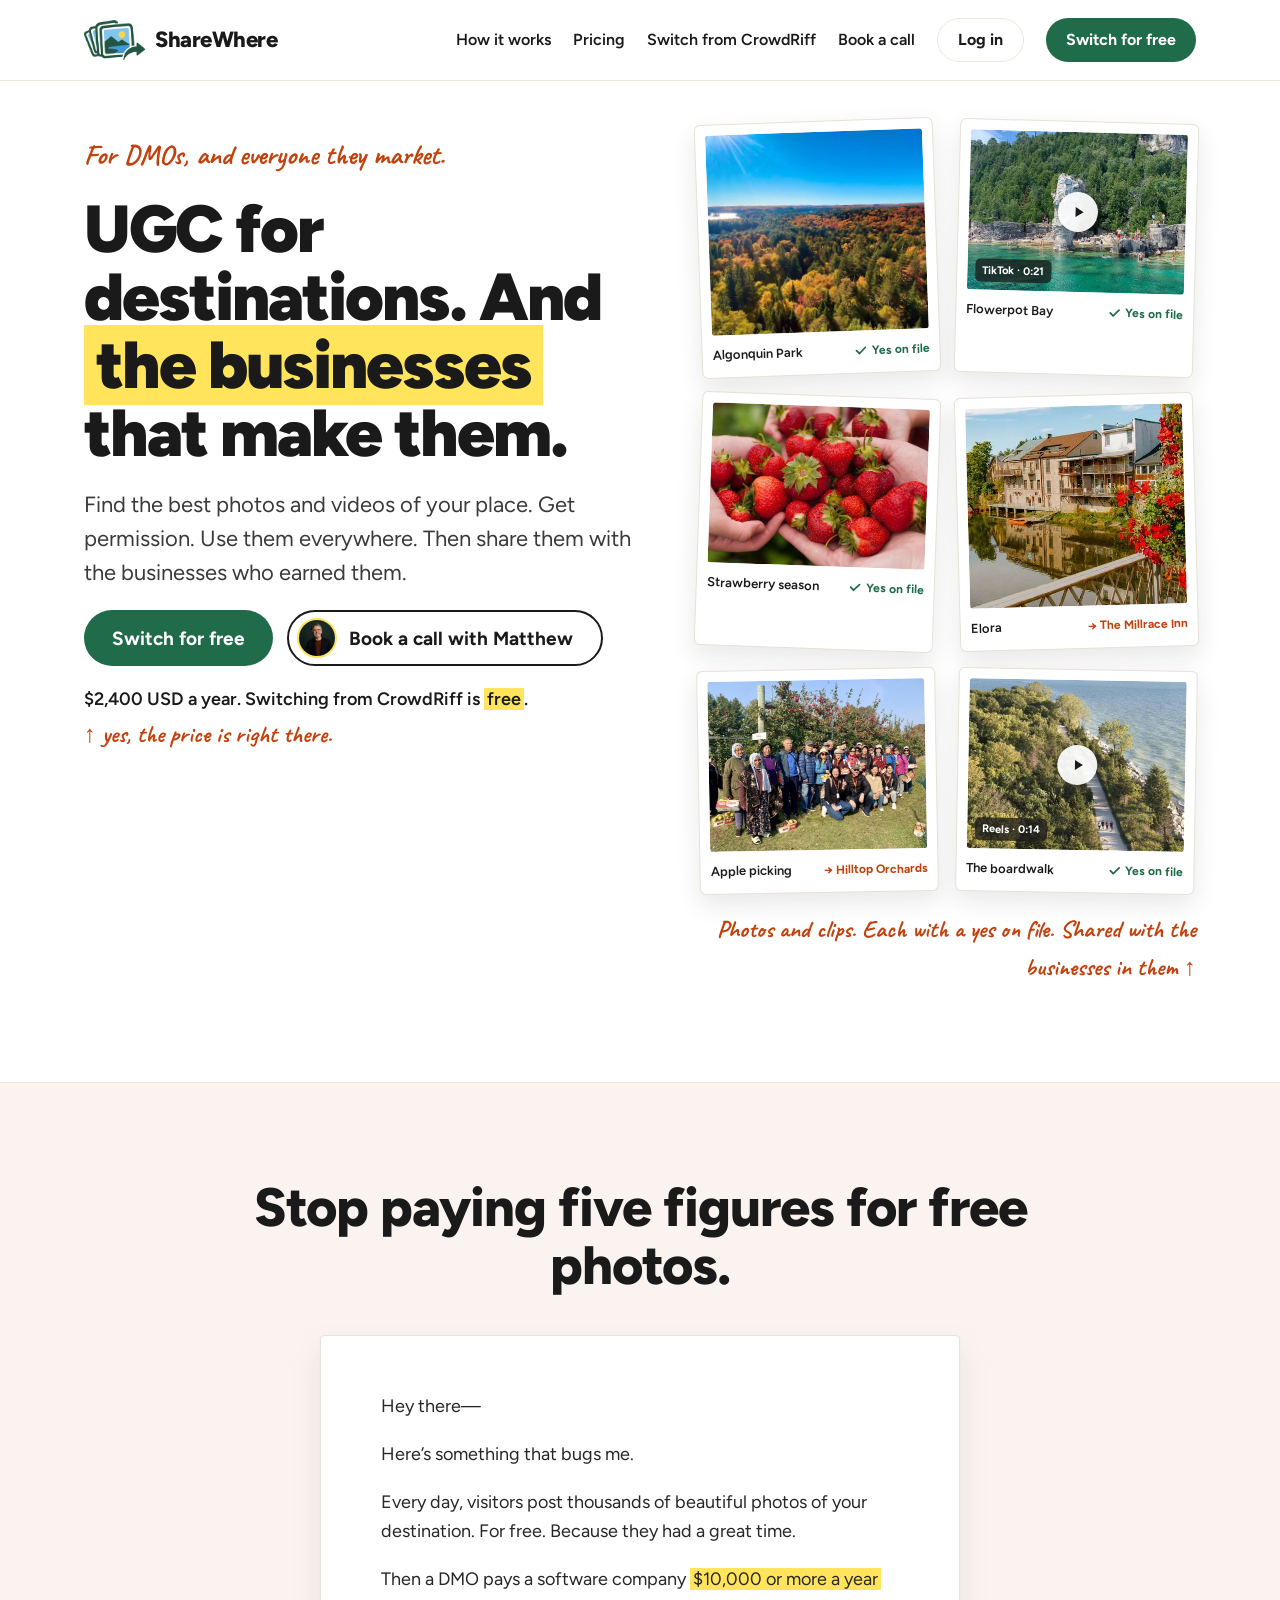
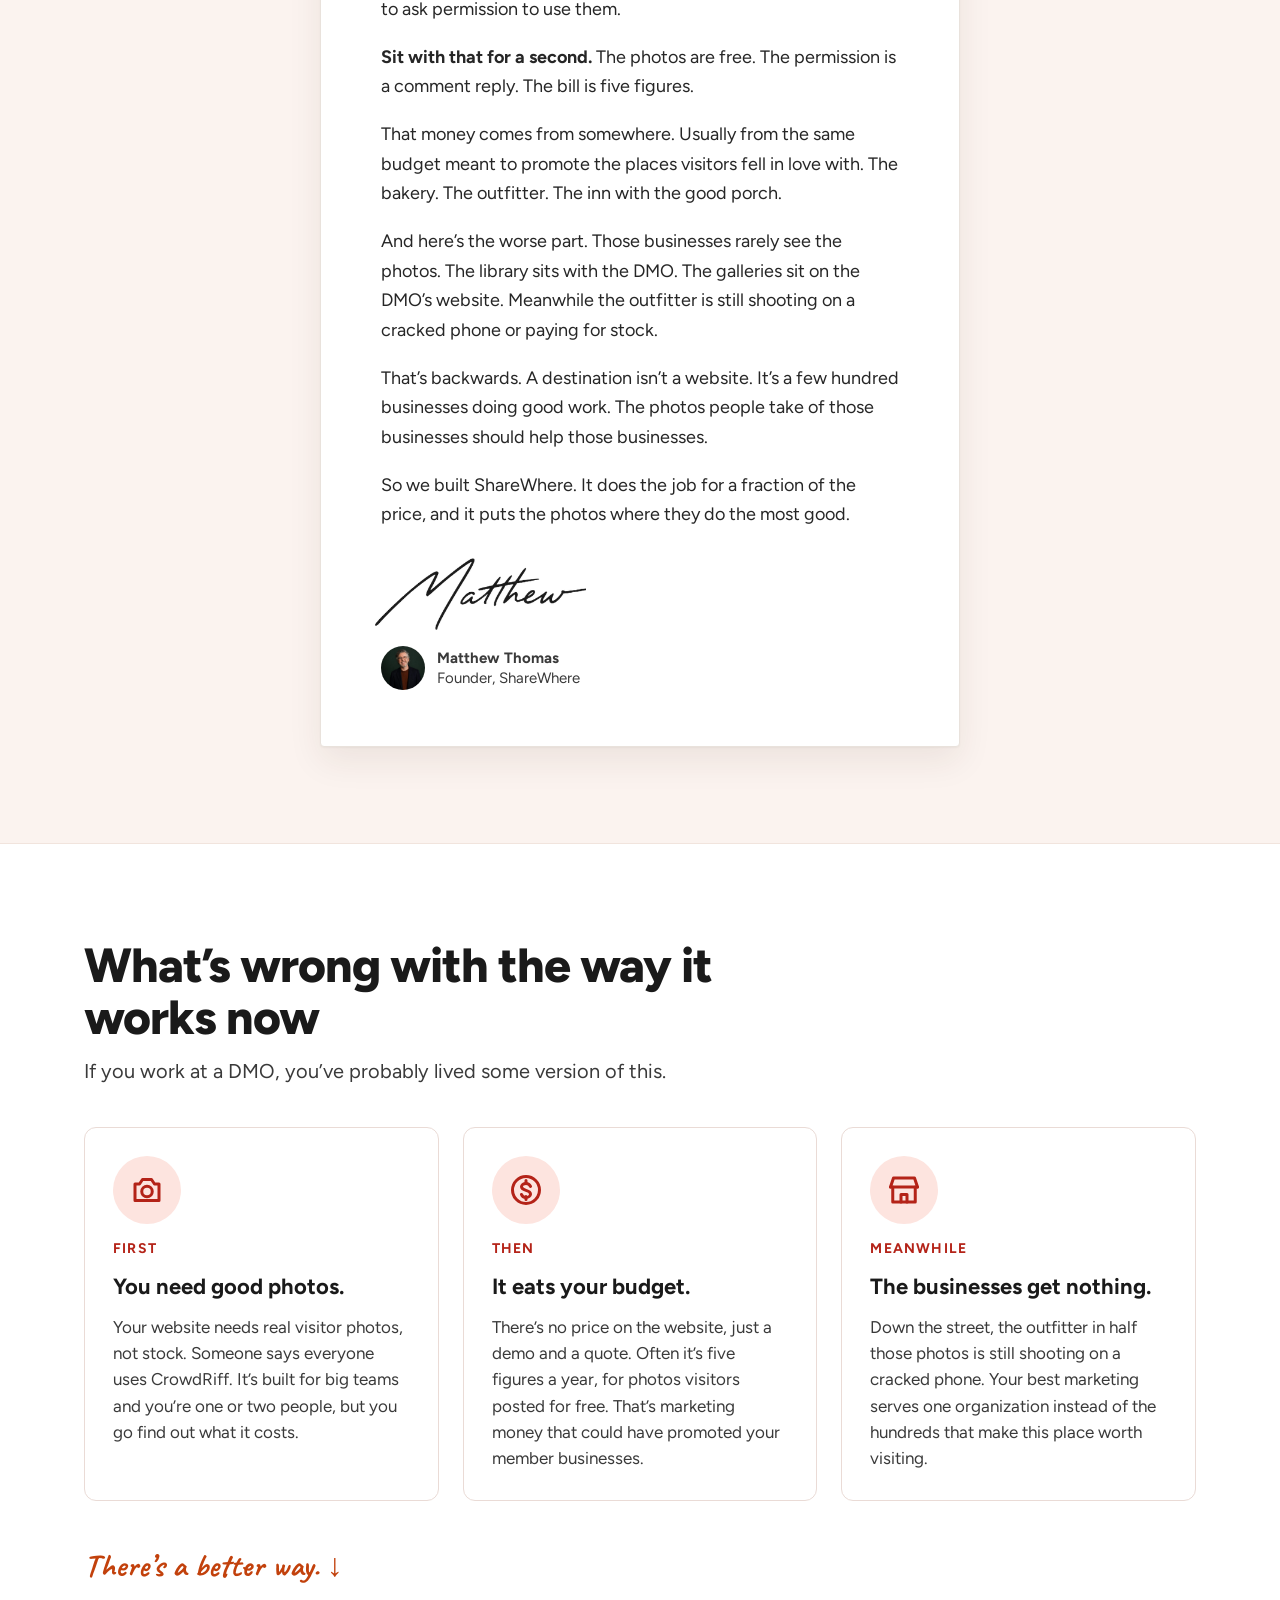
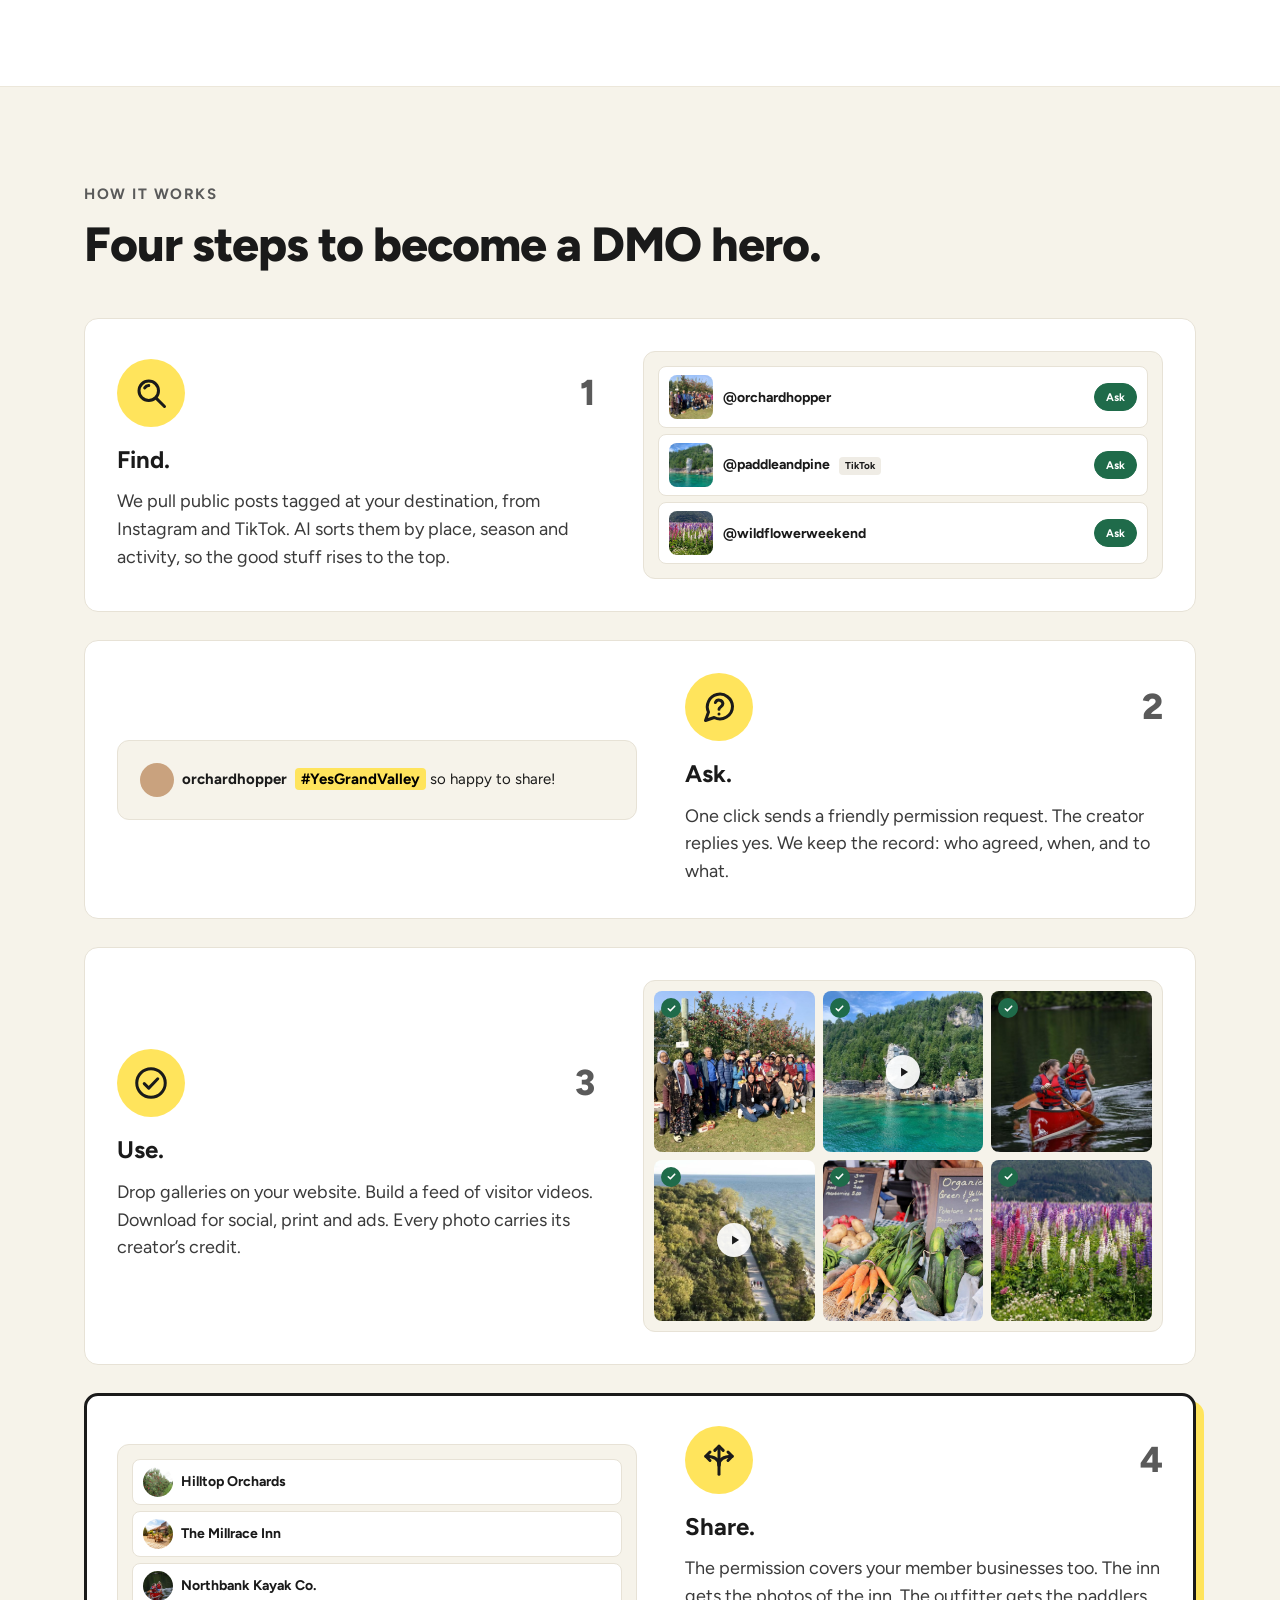
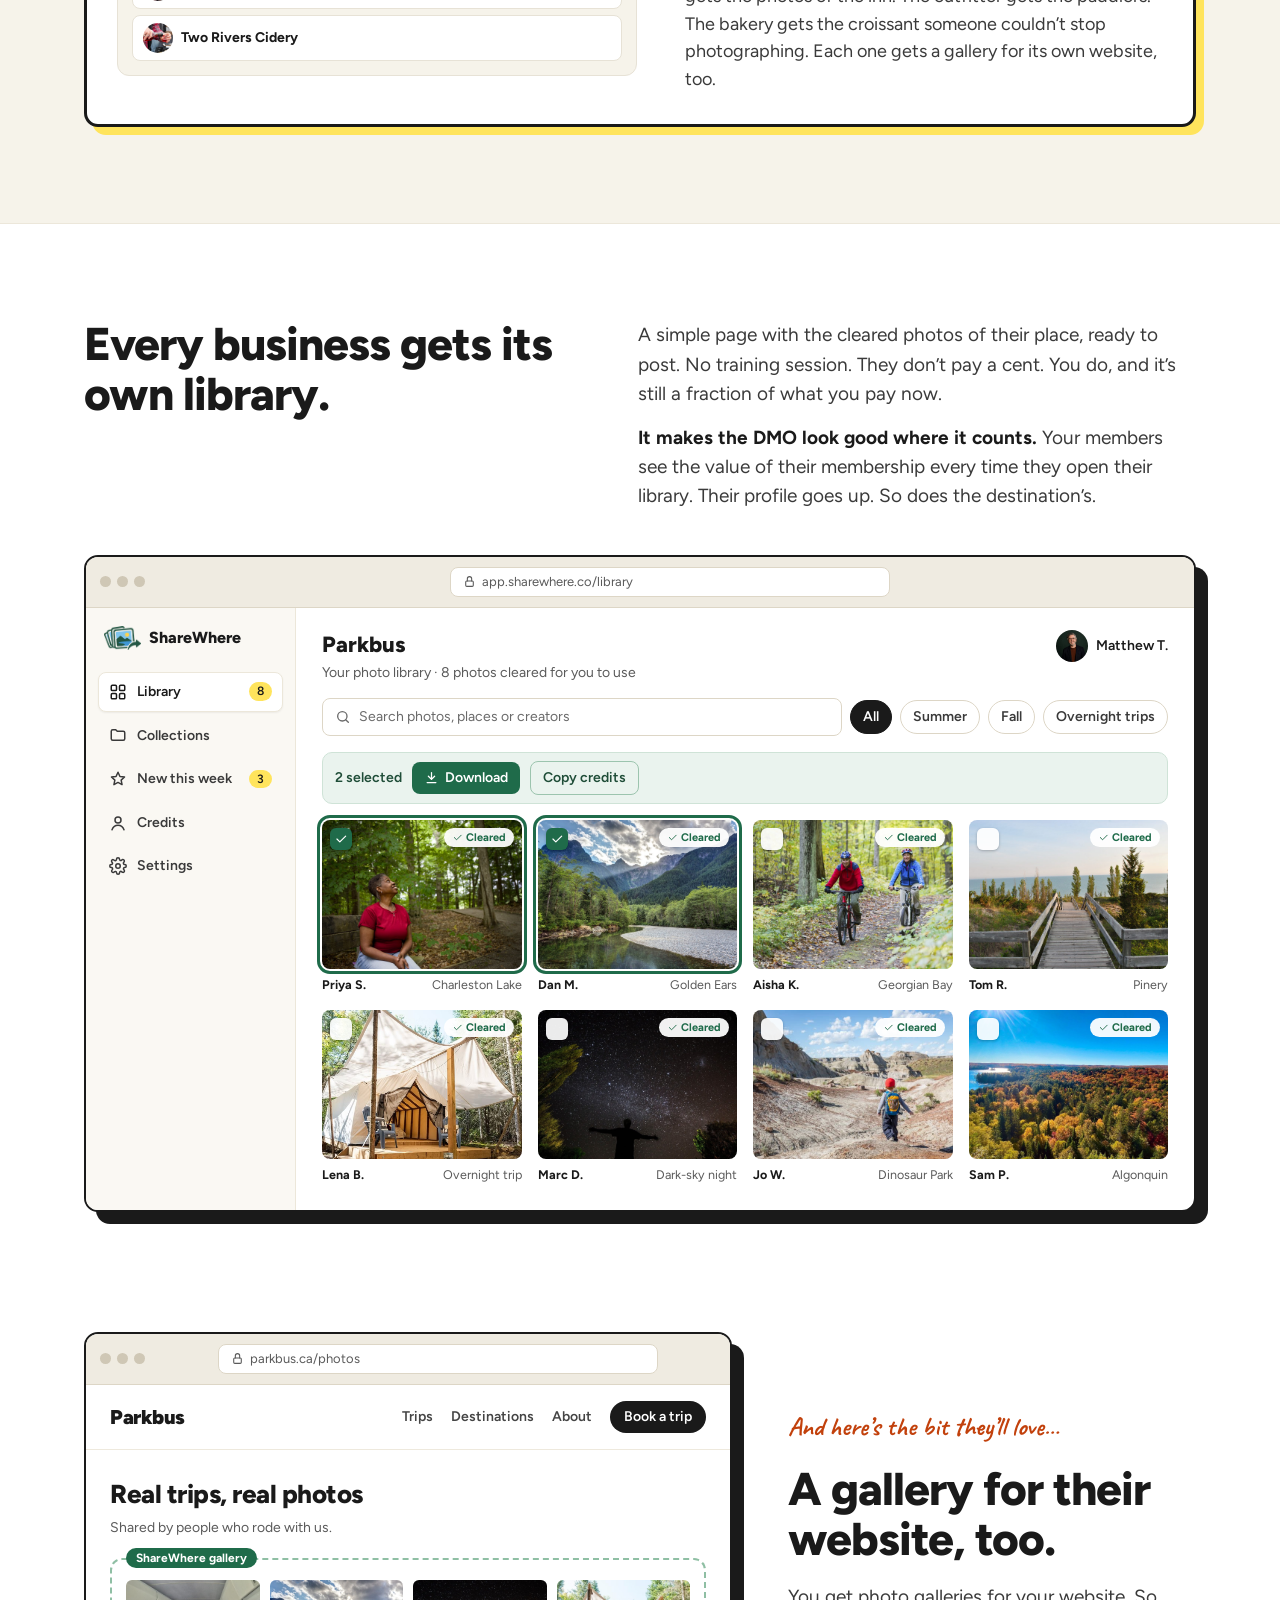
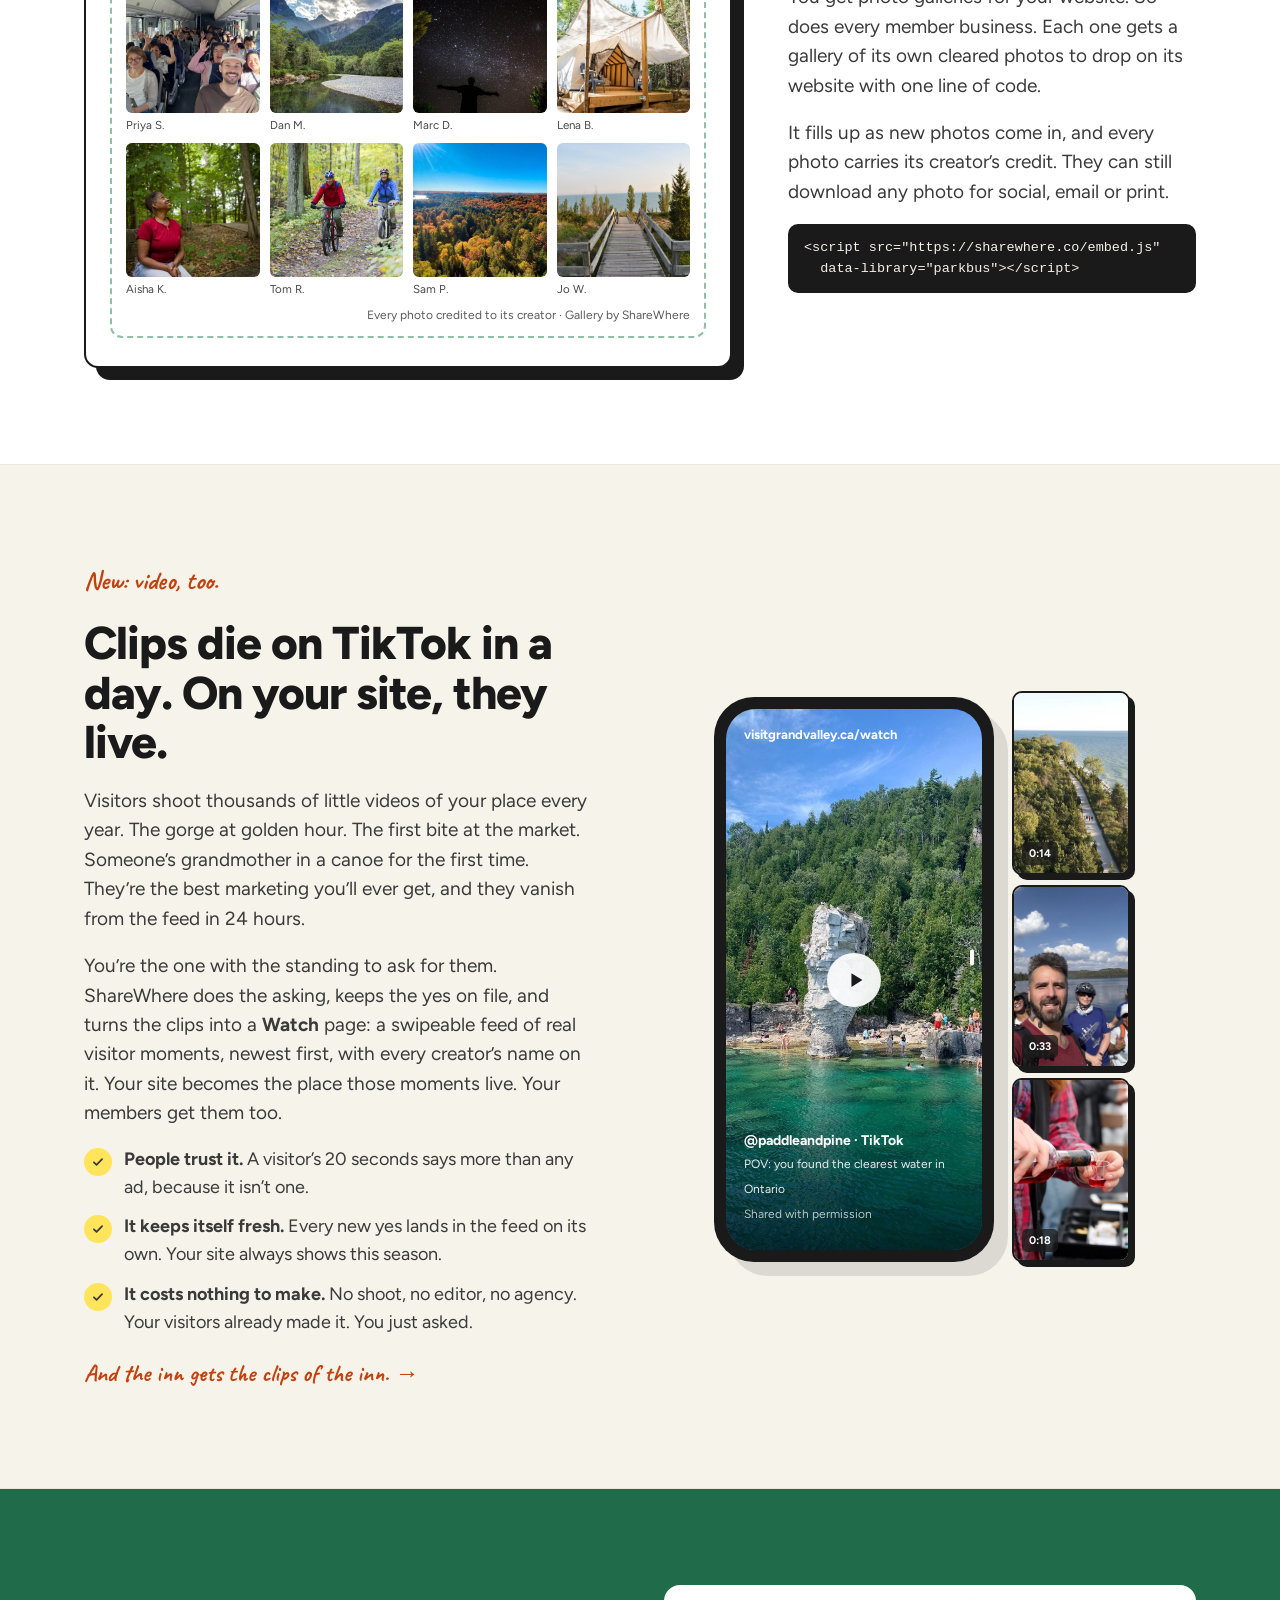
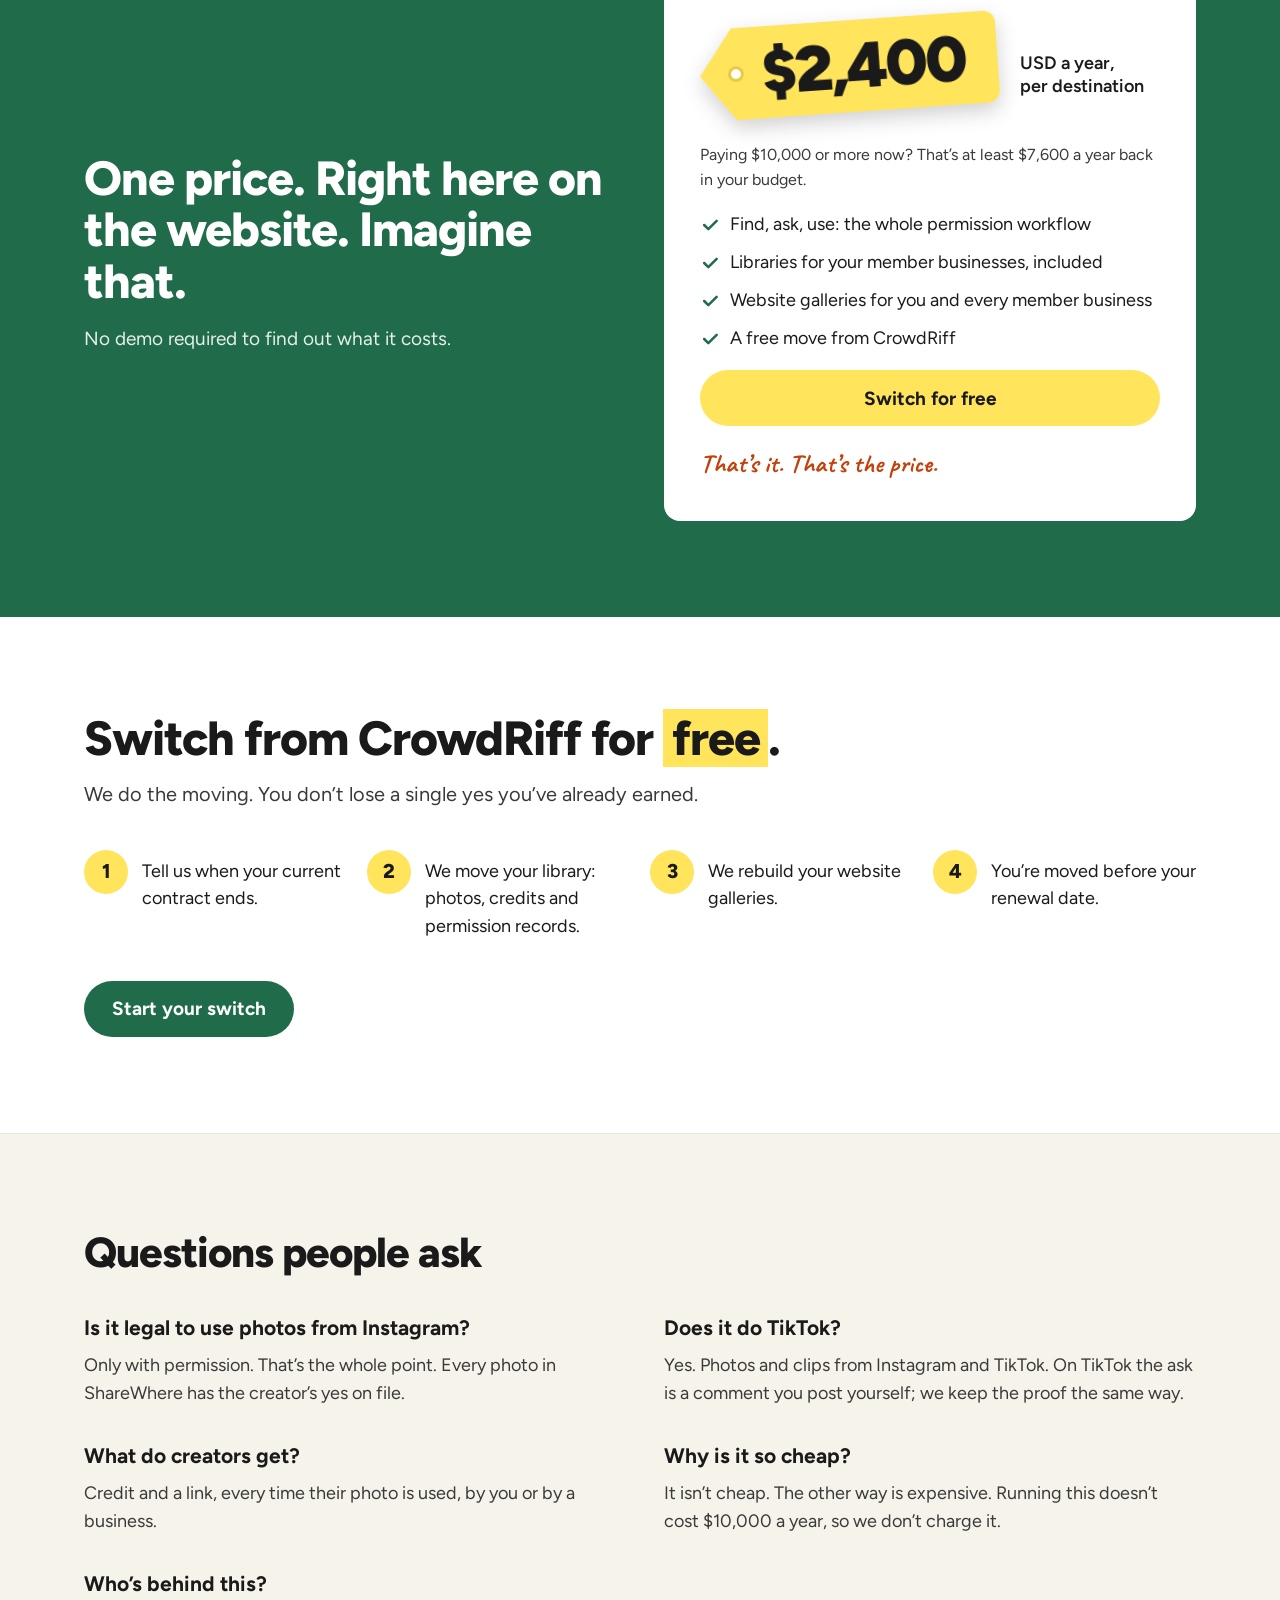
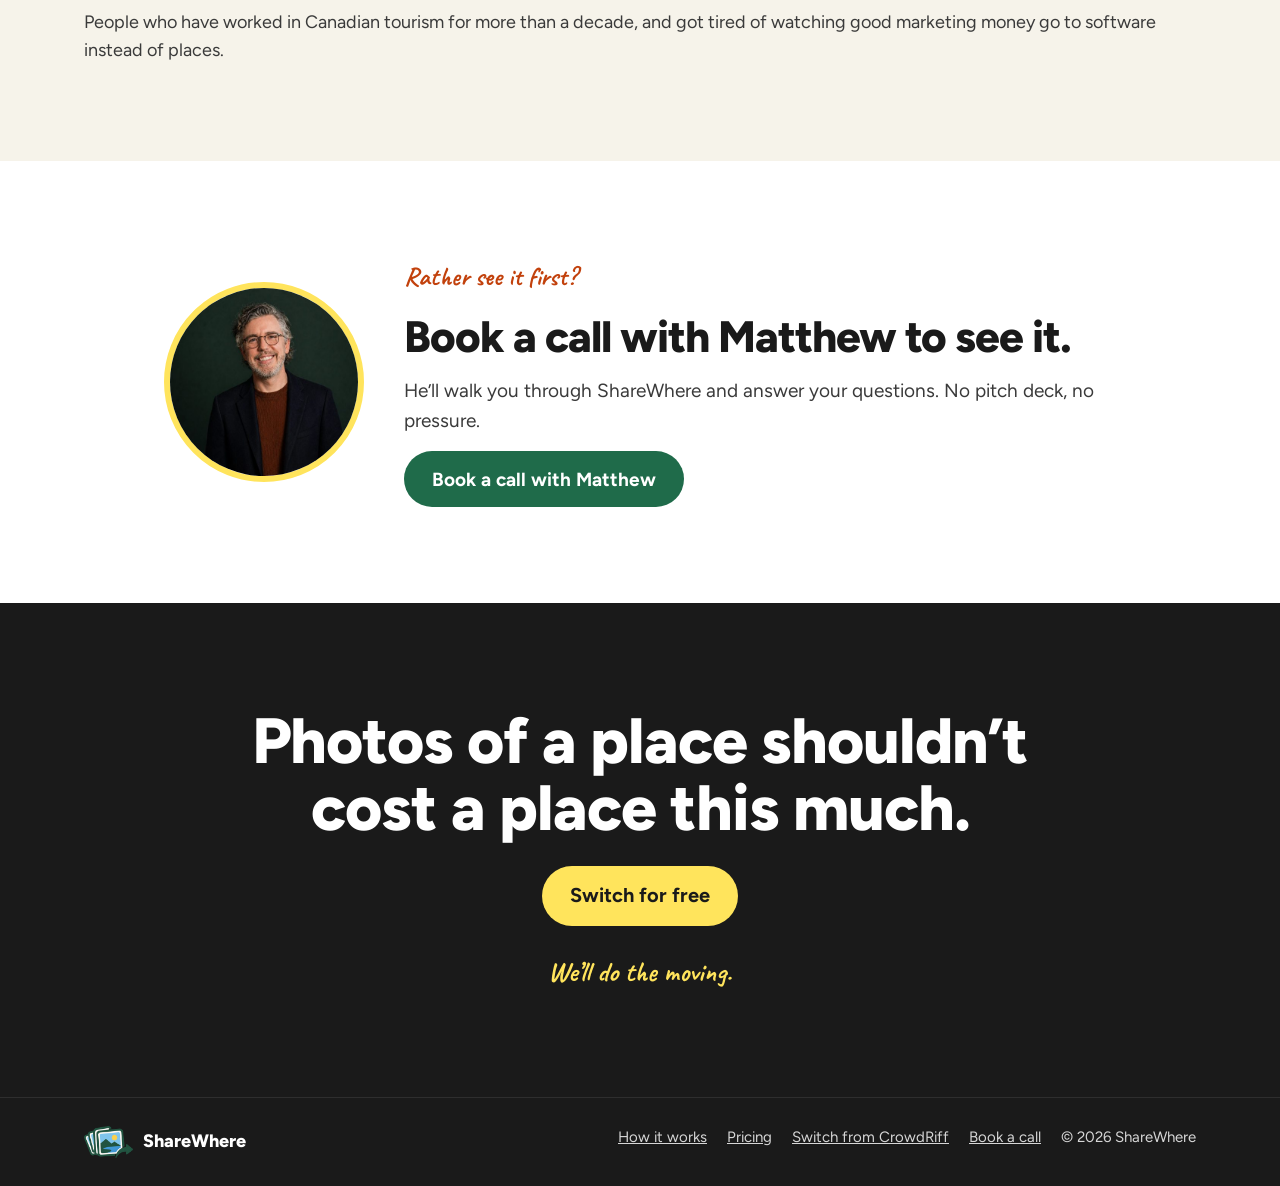
==== commit 9bdf00fe: "Update index.htmlSimplify the step fragments; Use shows a gallery" ====
--- a/index.html
+++ b/index.html
@@ -230,6 +230,12 @@
 .stepui .facts span:nth-child(odd){color:var(--muted)}
 .stepui .pr{display:flex;align-items:center;gap:8px;white-space:nowrap;background:#fff;border:1px solid #E7E2D6;border-radius:8px;padding:7px 10px}
 .stepui .pr+.pr{margin-top:6px}
+.stepui .mrow b,.stepui .pr b{font-size:14px}
+.ggrid{display:grid;grid-template-columns:repeat(3,1fr);gap:8px}
+.ggrid figure{margin:0;position:relative;aspect-ratio:1/1;border-radius:8px;overflow:hidden;background:#E8E4DB}
+.ggrid img{width:100%;height:100%;border-radius:0;object-fit:cover}
+.gc{position:absolute;top:7px;left:7px;width:20px;height:20px;border-radius:999px;background:var(--green);display:flex;align-items:center;justify-content:center}
+.gp{position:absolute;left:50%;top:50%;transform:translate(-50%,-50%);width:34px;height:34px;border-radius:999px;background:rgba(255,255,255,.92);display:flex;align-items:center;justify-content:center;padding-left:2px;box-sizing:border-box}
 .stepui .pr .ok2{margin-left:auto;padding:2px 6px;border-radius:4px;background:#E3F1E9;color:#14532D;font-weight:700;font-size:10px;flex:none}
 
 /* switch */
@@ -418,10 +424,10 @@
       <h2 id="howh" class="display" style="font-size:clamp(32px,4vw,48px)">Four steps to become a DMO hero.</h2>
     </div>
     <ol class="steps">
-      <li class="step"><div class="step-copy"><div class="step-top"><span class="icon" aria-hidden="true"><svg viewBox="0 0 24 24" fill="none" stroke="currentColor" stroke-width="2" stroke-linecap="round" stroke-linejoin="round"><circle cx="10.5" cy="10.5" r="6.5"/><path d="M15.4 15.4L21 21"/><path d="M7.8 8.6a3.4 3.4 0 0 1 2.7-1.6"/></svg></span><span class="n">1</span></div><h3>Find.</h3><p>We pull public posts tagged at your destination, from Instagram and TikTok. AI sorts them by place, season and activity, so the good stuff rises to the top.</p></div><div class="step-ui"><div class="stepui" aria-hidden="true"><div class="mrow"><img src="app/images/apple-group.jpg" alt=""><div style="min-width:0"><b>@orchardhopper <span style="font-weight:500;color:var(--muted)">· 5h · tagged Hilltop Orchards</span></b>Honeycrisp season is officially here<span class="mt">Fits Hilltop Orchards</span></div><div class="mb"><span>Pass</span><span class="g">Ask</span></div></div><div class="mrow"><img src="app/images/flowerpot.jpg" alt=""><div style="min-width:0"><b>@paddleandpine <span style="font-weight:500;color:var(--muted)">· 1h · TikTok</span></b>POV: you found the clearest water in Ontario<span class="mt" style="background:#EFECE5">0:21</span></div><div class="mb"><span>Pass</span><span class="g">Ask</span></div></div><div class="mrow"><img src="app/images/lupins.jpg" alt=""><div style="min-width:0"><b>@wildflowerweekend <span style="font-weight:500;color:var(--muted)">· Yesterday · #fallsgorge</span></b>The lupins along the gorge road are unreal</div><div class="mb"><span>Pass</span><span class="g">Ask</span></div></div></div></div></li>
-      <li class="step"><div class="step-copy"><div class="step-top"><span class="icon" aria-hidden="true"><svg viewBox="0 0 24 24" fill="none" stroke="currentColor" stroke-width="2" stroke-linecap="round" stroke-linejoin="round"><path d="M21 11.5a8.4 8.4 0 0 1-12.2 7.5L3 21l2-5.6A8.4 8.4 0 1 1 21 11.5z"/><path d="M9.6 9a2.6 2.6 0 0 1 5 .9c0 1.7-2.6 2.3-2.6 3.6"/><path d="M12 16.6h.01"/></svg></span><span class="n">2</span></div><h3>Ask.</h3><p>One click sends a friendly permission request. The creator replies yes. We keep the record: who agreed, when, and to what.</p></div><div class="step-ui"><div class="stepui" aria-hidden="true"><div style="display:flex;align-items:center;gap:8px;padding-bottom:10px;border-bottom:1px solid #E7E2D6;margin-bottom:10px"><img src="app/images/apple-group.jpg" alt="" style="width:30px;height:30px;border-radius:6px"><div><b>orchardhopper</b><span style="color:var(--muted)">Hilltop Orchards</span></div></div><div class="cm"><span class="av" style="background:var(--green);color:var(--hi)">GV</span><div><b>visitgrandvalley</b>Love this shot! We’d like to share it on Visit Grand Valley’s channels and with our local member businesses, always with credit to you. Reply #YesGrandValley to agree to the terms at sharewhere.co/t/vgv<span style="color:var(--muted);display:block;margin-top:2px">6h · Reply</span></div></div><div class="cm"><span class="av" style="background:#C9A27E"></span><div><b>orchardhopper</b><mark style="background:var(--hi)">#YesGrandValley</mark> so happy to share!<span style="color:var(--muted);display:block;margin-top:2px">2m · Reply</span></div></div></div></div></li>
-      <li class="step"><div class="step-copy"><div class="step-top"><span class="icon" aria-hidden="true"><svg viewBox="0 0 24 24" fill="none" stroke="currentColor" stroke-width="2" stroke-linecap="round" stroke-linejoin="round"><circle cx="12" cy="12" r="9.5"/><path d="M7.5 12.4l3 3 6-6.2"/></svg></span><span class="n">3</span></div><h3>Use.</h3><p>Drop galleries on your website. Build a feed of visitor videos. Download for social, print and ads. Every photo carries its creator’s credit.</p></div><div class="step-ui"><div class="stepui" aria-hidden="true"><div class="lock"><svg width="12" height="12" viewBox="0 0 24 24" fill="none" stroke="currentColor" stroke-width="3" stroke-linecap="round" stroke-linejoin="round" aria-hidden="true"><path d="M5 12.5l4.5 4.5L19 7"/></svg>Permission on file · Record SW-0412 · locked</div><div class="facts"><span>Creator</span><span>@orchardhopper (Hilltop Orchards)</span><span>Asked</span><span>Oct 21, 10:02 am by Jess L. from @visitgrandvalley</span><span>Said yes</span><span>Oct 21, 4:12 pm · screenshot saved</span><span>Covers</span><span>Visit Grand Valley and its 38 members. Web, social, email, print.</span><span>Credit</span><span>Photo: @orchardhopper via Visit Grand Valley</span><span>Until</span><span>The creator withdraws. Then it comes down everywhere.</span></div></div></div></li>
-      <li class="step star"><div class="step-copy"><div class="step-top"><span class="icon" aria-hidden="true"><svg viewBox="0 0 24 24" fill="none" stroke="currentColor" stroke-width="2" stroke-linecap="round" stroke-linejoin="round"><path d="M12 21.5V12"/><path d="M12 12V2.8"/><path d="M9.2 5.6L12 2.8l2.8 2.8"/><path d="M12 15.5c0-4.5-4-6-8.8-6"/><path d="M6 6.7L3.2 9.5 6 12.3"/><path d="M12 15.5c0-4.5 4-6 8.8-6"/><path d="M18 6.7l2.8 2.8L18 12.3"/></svg></span><span class="n">4</span></div><h3>Share.</h3><p>The permission covers your member businesses too. The inn gets the photos of the inn. The outfitter gets the paddlers. The bakery gets the croissant someone couldn’t stop photographing. Each one gets a gallery for its own website, too.</p></div><div class="step-ui"><div class="stepui" aria-hidden="true"><div class="pr"><img src="app/images/orchard.jpg" alt="" style="width:30px;height:30px;border-radius:999px"><div><b>Hilltop Orchards</b><span style="color:var(--muted)">Farm · 22 photos, 2 clips</span></div><span class="ok2">Their library</span></div><div class="pr"><img src="app/images/deck.jpg" alt="" style="width:30px;height:30px;border-radius:999px"><div><b>The Millrace Inn</b><span style="color:var(--muted)">Lodging · 36 photos, 1 clip</span></div><span class="ok2">Their library</span></div><div class="pr"><img src="app/images/canoe.jpg" alt="" style="width:30px;height:30px;border-radius:999px"><div><b>Northbank Kayak Co.</b><span style="color:var(--muted)">Outfitter · 29 photos, 3 clips</span></div><span class="ok2">Their library</span></div><div class="pr"><img src="app/images/tasting.jpg" alt="" style="width:30px;height:30px;border-radius:999px"><div><b>Two Rivers Cidery</b><span style="color:var(--muted)">Food and drink · 48 photos</span></div><span class="ok2">Their library</span></div></div></div></li>
+      <li class="step"><div class="step-copy"><div class="step-top"><span class="icon" aria-hidden="true"><svg viewBox="0 0 24 24" fill="none" stroke="currentColor" stroke-width="2" stroke-linecap="round" stroke-linejoin="round"><circle cx="10.5" cy="10.5" r="6.5"/><path d="M15.4 15.4L21 21"/><path d="M7.8 8.6a3.4 3.4 0 0 1 2.7-1.6"/></svg></span><span class="n">1</span></div><h3>Find.</h3><p>We pull public posts tagged at your destination, from Instagram and TikTok. AI sorts them by place, season and activity, so the good stuff rises to the top.</p></div><div class="step-ui"><div class="stepui" aria-hidden="true"><div class="mrow"><img src="app/images/apple-group.jpg" alt=""><b>@orchardhopper</b><div class="mb"><span class="g">Ask</span></div></div><div class="mrow"><img src="app/images/flowerpot.jpg" alt=""><b>@paddleandpine <span class="mt" style="background:#EFECE5;margin:0 0 0 6px">TikTok</span></b><div class="mb"><span class="g">Ask</span></div></div><div class="mrow"><img src="app/images/lupins.jpg" alt=""><b>@wildflowerweekend</b><div class="mb"><span class="g">Ask</span></div></div></div></div></li>
+      <li class="step"><div class="step-copy"><div class="step-top"><span class="icon" aria-hidden="true"><svg viewBox="0 0 24 24" fill="none" stroke="currentColor" stroke-width="2" stroke-linecap="round" stroke-linejoin="round"><path d="M21 11.5a8.4 8.4 0 0 1-12.2 7.5L3 21l2-5.6A8.4 8.4 0 1 1 21 11.5z"/><path d="M9.6 9a2.6 2.6 0 0 1 5 .9c0 1.7-2.6 2.3-2.6 3.6"/><path d="M12 16.6h.01"/></svg></span><span class="n">2</span></div><h3>Ask.</h3><p>One click sends a friendly permission request. The creator replies yes. We keep the record: who agreed, when, and to what.</p></div><div class="step-ui"><div class="stepui" aria-hidden="true" style="padding:22px"><div class="cm" style="align-items:center"><span class="av" style="width:34px;height:34px;background:#C9A27E"></span><div style="font-size:15px"><b style="display:inline">orchardhopper</b>&nbsp; <mark style="background:var(--hi);padding:2px 6px;border-radius:4px;font-weight:700">#YesGrandValley</mark> so happy to share!</div></div></div></div></li>
+      <li class="step"><div class="step-copy"><div class="step-top"><span class="icon" aria-hidden="true"><svg viewBox="0 0 24 24" fill="none" stroke="currentColor" stroke-width="2" stroke-linecap="round" stroke-linejoin="round"><circle cx="12" cy="12" r="9.5"/><path d="M7.5 12.4l3 3 6-6.2"/></svg></span><span class="n">3</span></div><h3>Use.</h3><p>Drop galleries on your website. Build a feed of visitor videos. Download for social, print and ads. Every photo carries its creator’s credit.</p></div><div class="step-ui"><div class="stepui" aria-hidden="true" style="padding:10px"><div class="ggrid"><figure><img src="app/images/apple-group.jpg" alt=""><span class="gc" aria-hidden="true"><svg width="11" height="11" viewBox="0 0 24 24" fill="none" stroke="#fff" stroke-width="3.5" stroke-linecap="round" stroke-linejoin="round"><path d="M5 12.5l4.5 4.5L19 7"/></svg></span></figure><figure><img src="app/images/flowerpot.jpg" alt=""><span class="gc" aria-hidden="true"><svg width="11" height="11" viewBox="0 0 24 24" fill="none" stroke="#fff" stroke-width="3.5" stroke-linecap="round" stroke-linejoin="round"><path d="M5 12.5l4.5 4.5L19 7"/></svg></span><span class="gp" aria-hidden="true"><svg width="14" height="14" viewBox="0 0 24 24" fill="#1A1A1A"><path d="M7 4.5v15l12-7.5z"/></svg></span></figure><figure><img src="app/images/canoe.jpg" alt=""><span class="gc" aria-hidden="true"><svg width="11" height="11" viewBox="0 0 24 24" fill="none" stroke="#fff" stroke-width="3.5" stroke-linecap="round" stroke-linejoin="round"><path d="M5 12.5l4.5 4.5L19 7"/></svg></span></figure><figure><img src="app/images/boardwalk.jpg" alt=""><span class="gc" aria-hidden="true"><svg width="11" height="11" viewBox="0 0 24 24" fill="none" stroke="#fff" stroke-width="3.5" stroke-linecap="round" stroke-linejoin="round"><path d="M5 12.5l4.5 4.5L19 7"/></svg></span><span class="gp" aria-hidden="true"><svg width="14" height="14" viewBox="0 0 24 24" fill="#1A1A1A"><path d="M7 4.5v15l12-7.5z"/></svg></span></figure><figure><img src="app/images/market.jpg" alt=""><span class="gc" aria-hidden="true"><svg width="11" height="11" viewBox="0 0 24 24" fill="none" stroke="#fff" stroke-width="3.5" stroke-linecap="round" stroke-linejoin="round"><path d="M5 12.5l4.5 4.5L19 7"/></svg></span></figure><figure><img src="app/images/lupins.jpg" alt=""><span class="gc" aria-hidden="true"><svg width="11" height="11" viewBox="0 0 24 24" fill="none" stroke="#fff" stroke-width="3.5" stroke-linecap="round" stroke-linejoin="round"><path d="M5 12.5l4.5 4.5L19 7"/></svg></span></figure></div></div></div></li>
+      <li class="step star"><div class="step-copy"><div class="step-top"><span class="icon" aria-hidden="true"><svg viewBox="0 0 24 24" fill="none" stroke="currentColor" stroke-width="2" stroke-linecap="round" stroke-linejoin="round"><path d="M12 21.5V12"/><path d="M12 12V2.8"/><path d="M9.2 5.6L12 2.8l2.8 2.8"/><path d="M12 15.5c0-4.5-4-6-8.8-6"/><path d="M6 6.7L3.2 9.5 6 12.3"/><path d="M12 15.5c0-4.5 4-6 8.8-6"/><path d="M18 6.7l2.8 2.8L18 12.3"/></svg></span><span class="n">4</span></div><h3>Share.</h3><p>The permission covers your member businesses too. The inn gets the photos of the inn. The outfitter gets the paddlers. The bakery gets the croissant someone couldn’t stop photographing. Each one gets a gallery for its own website, too.</p></div><div class="step-ui"><div class="stepui" aria-hidden="true"><div class="pr"><img src="app/images/orchard.jpg" alt="" style="width:30px;height:30px;border-radius:999px"><b>Hilltop Orchards</b></div><div class="pr"><img src="app/images/deck.jpg" alt="" style="width:30px;height:30px;border-radius:999px"><b>The Millrace Inn</b></div><div class="pr"><img src="app/images/canoe.jpg" alt="" style="width:30px;height:30px;border-radius:999px"><b>Northbank Kayak Co.</b></div><div class="pr"><img src="app/images/tasting.jpg" alt="" style="width:30px;height:30px;border-radius:999px"><b>Two Rivers Cidery</b></div></div></div></li>
     </ol>
   </div>
 </section>
